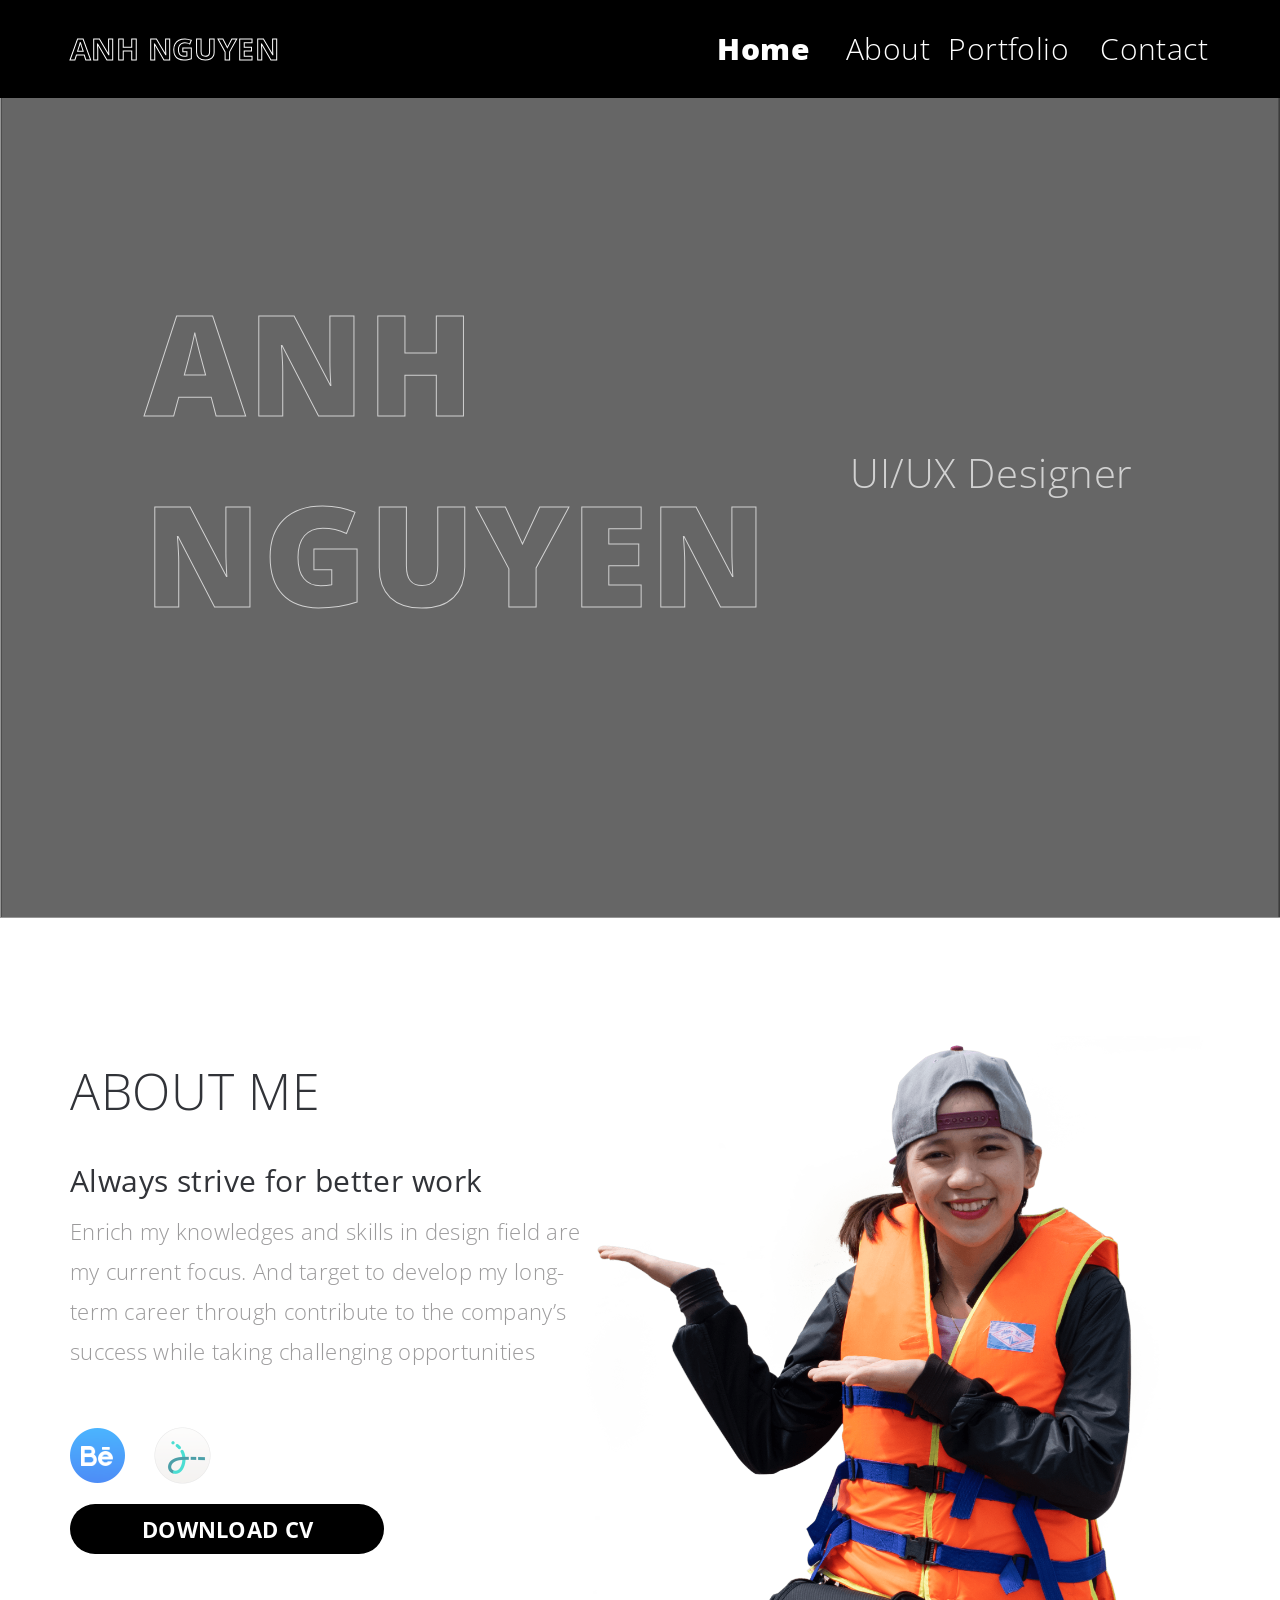
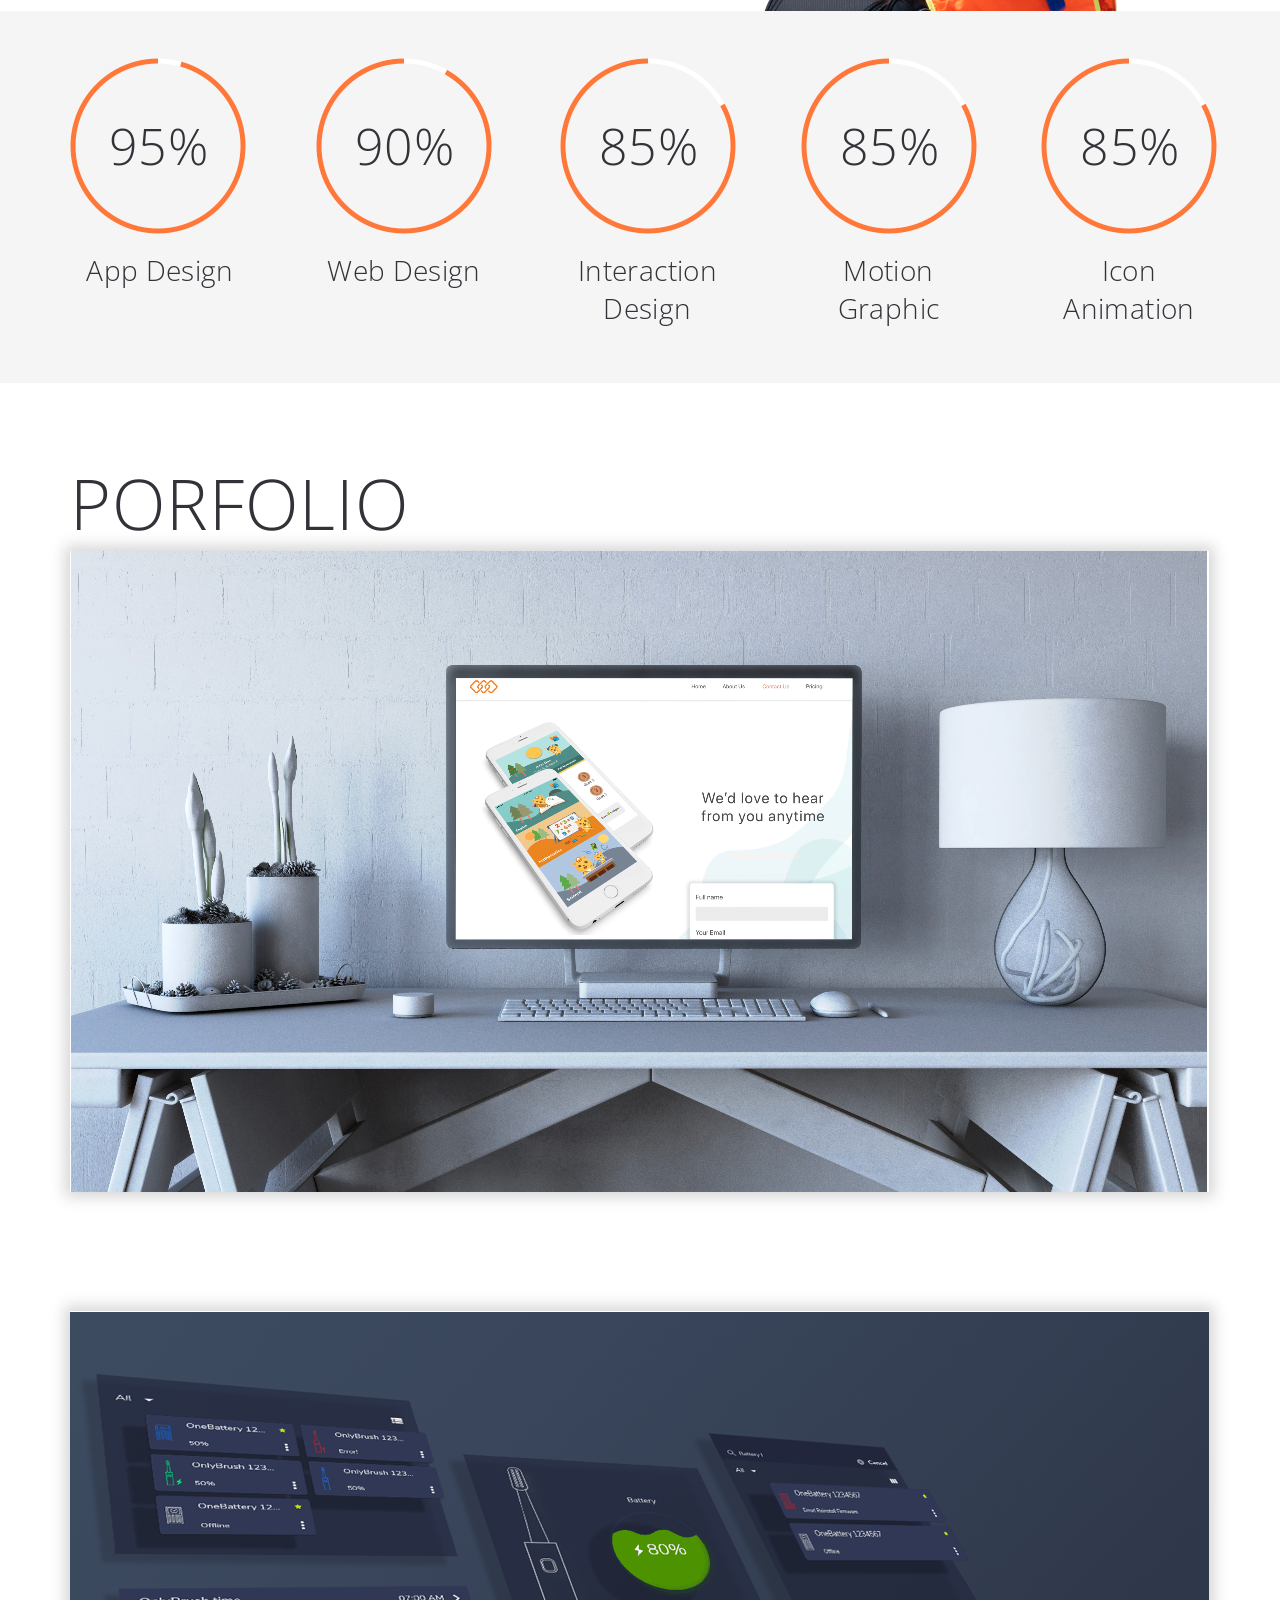
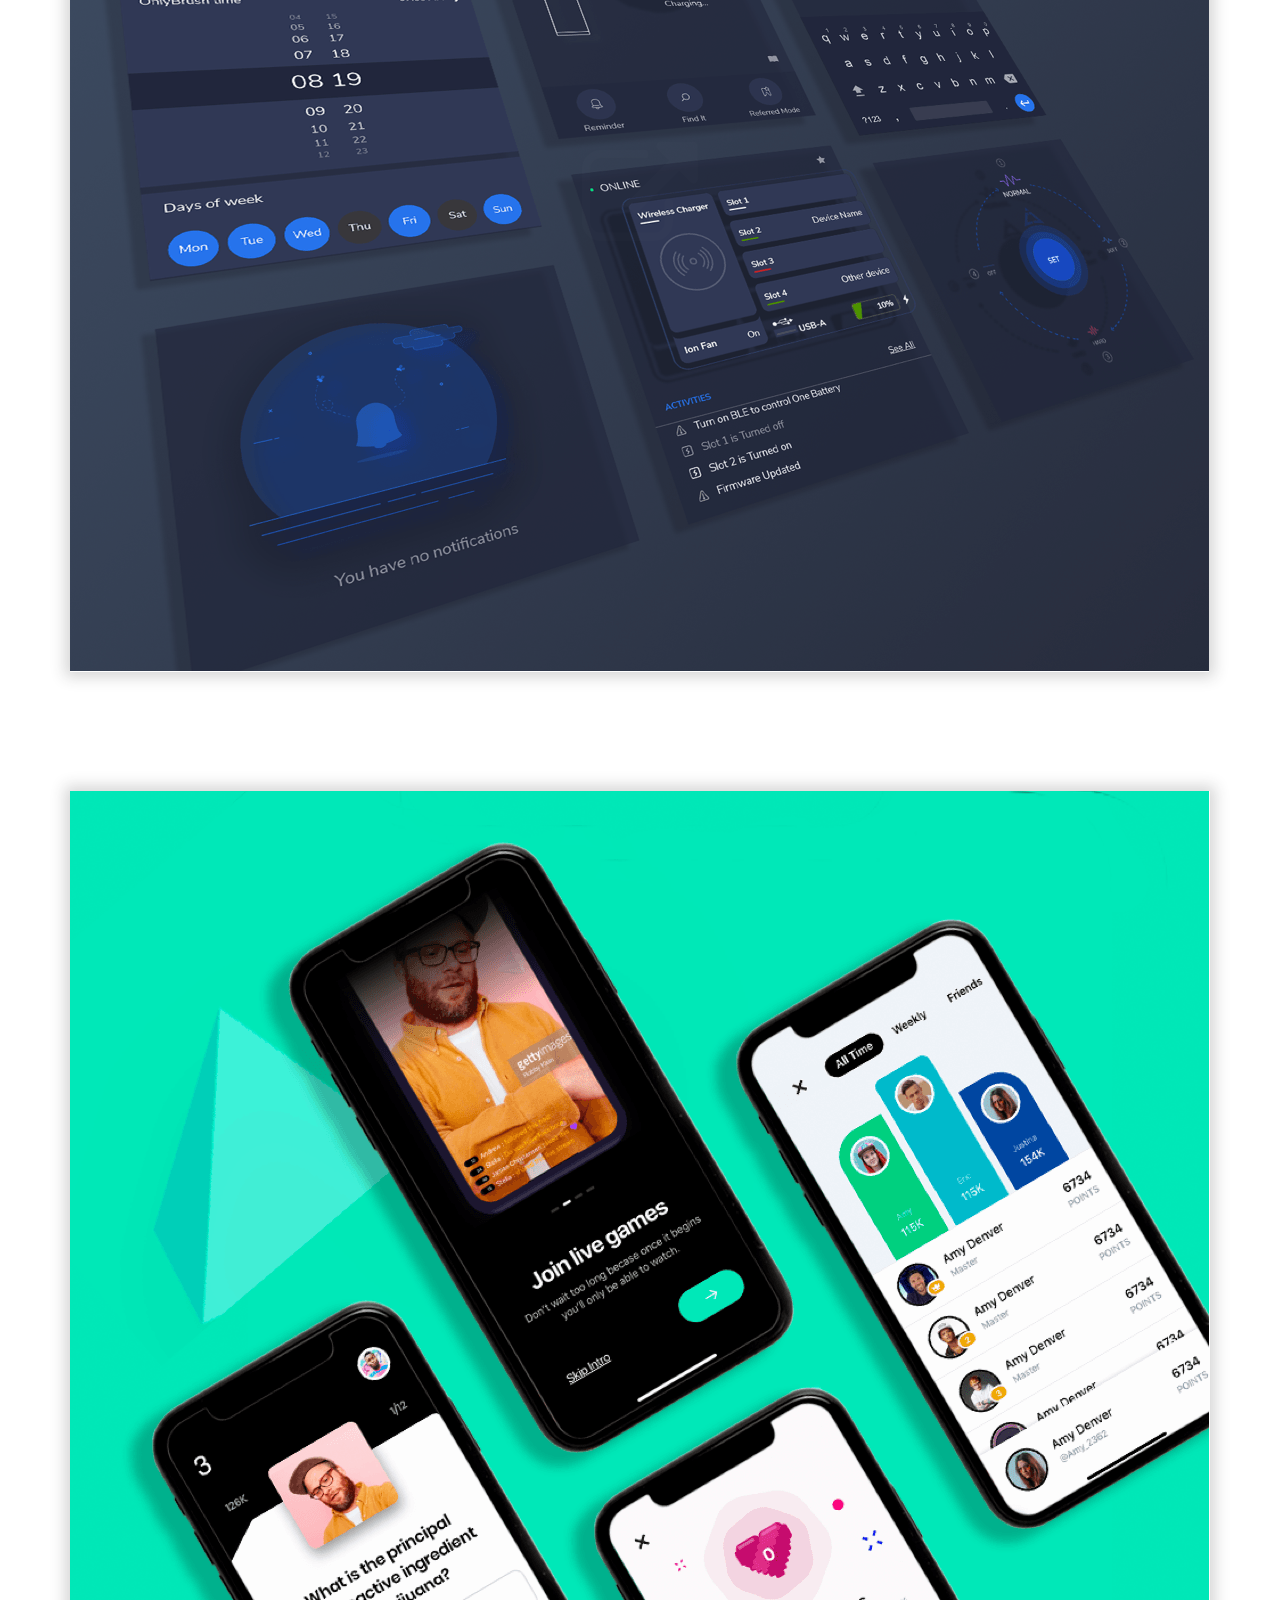
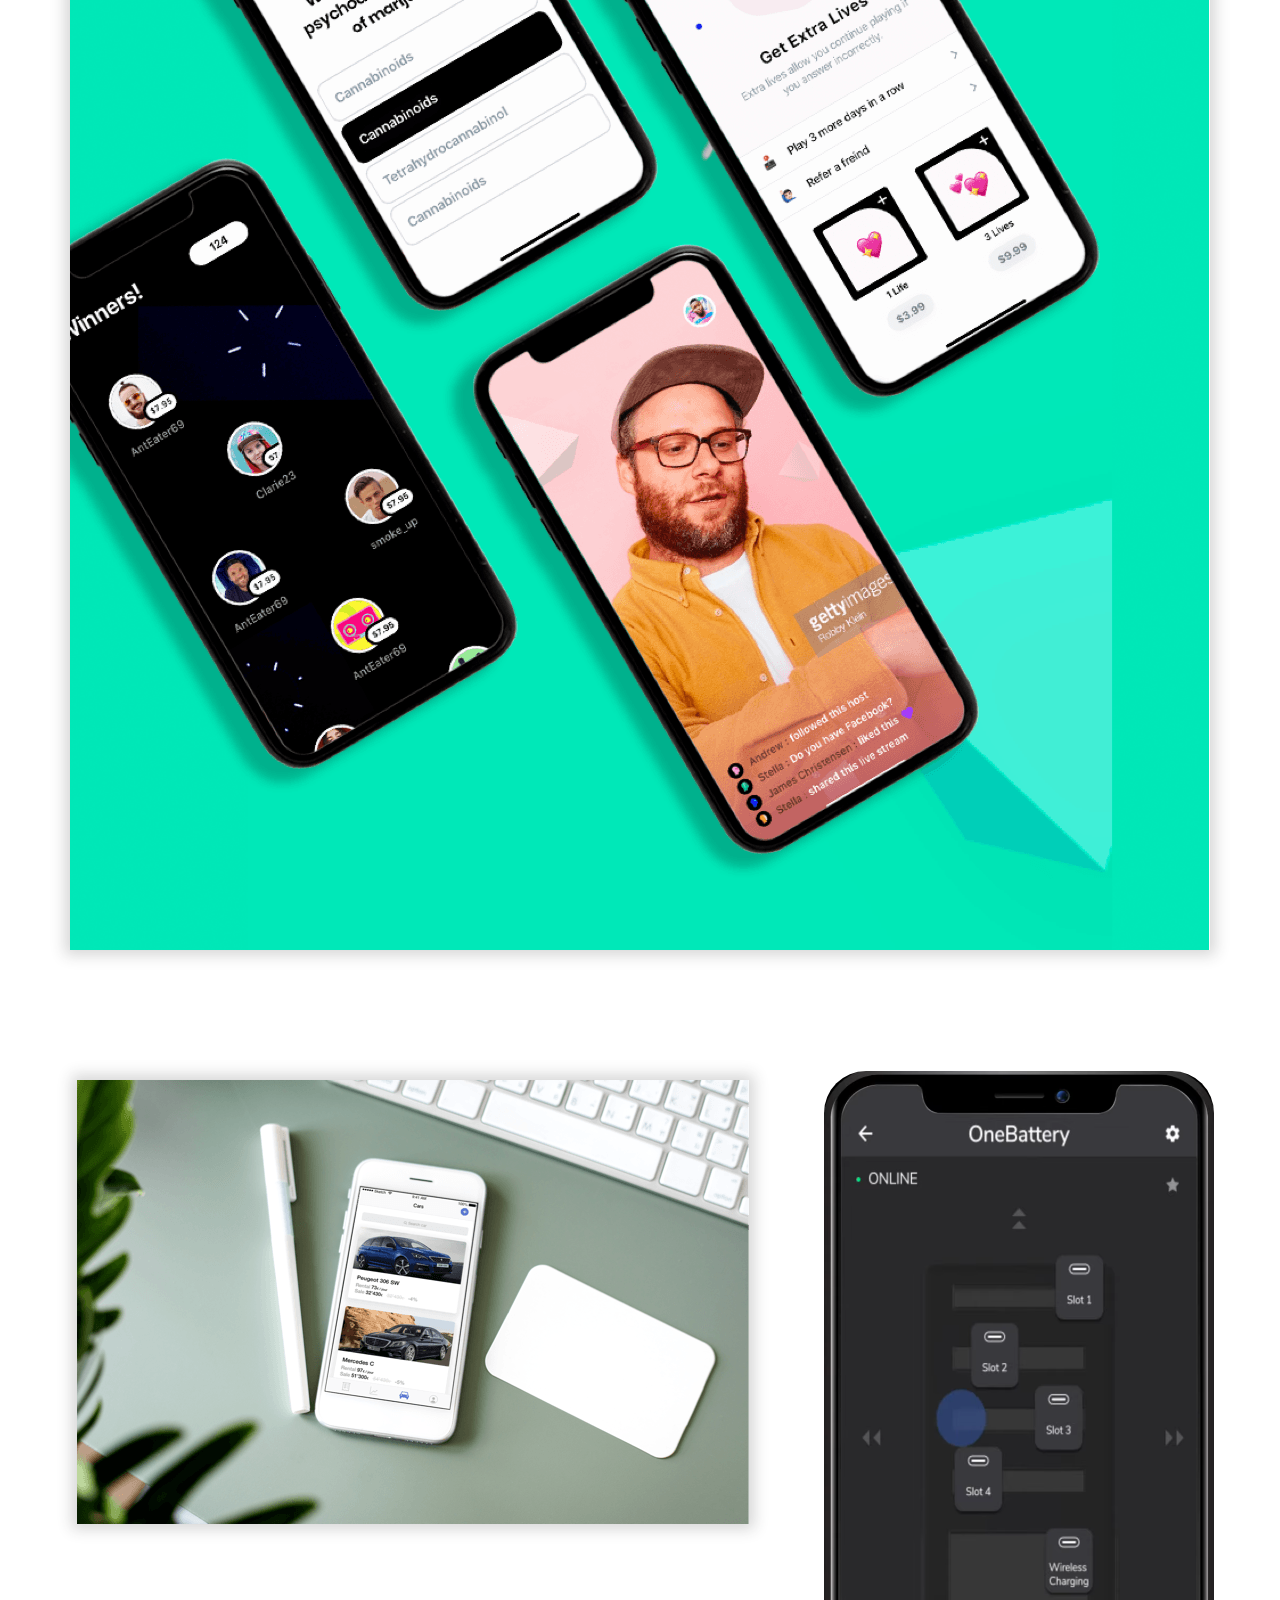
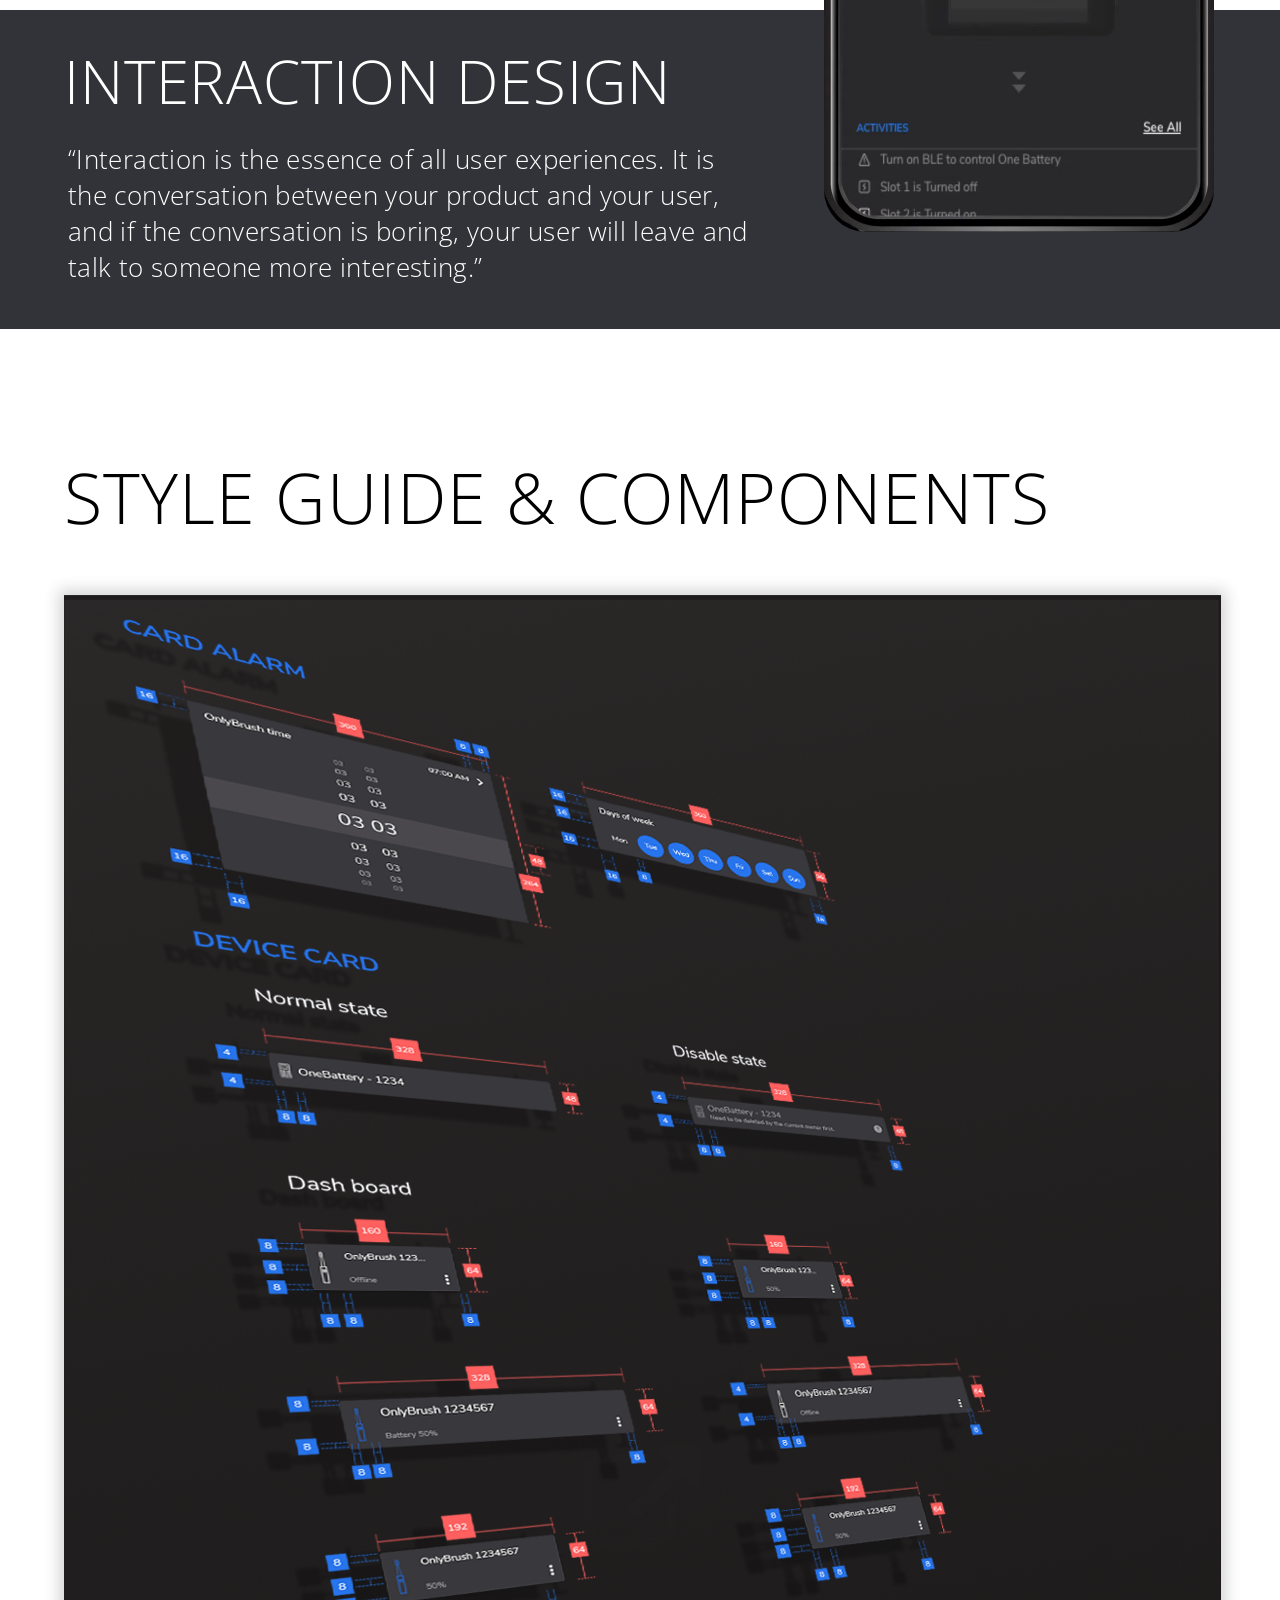
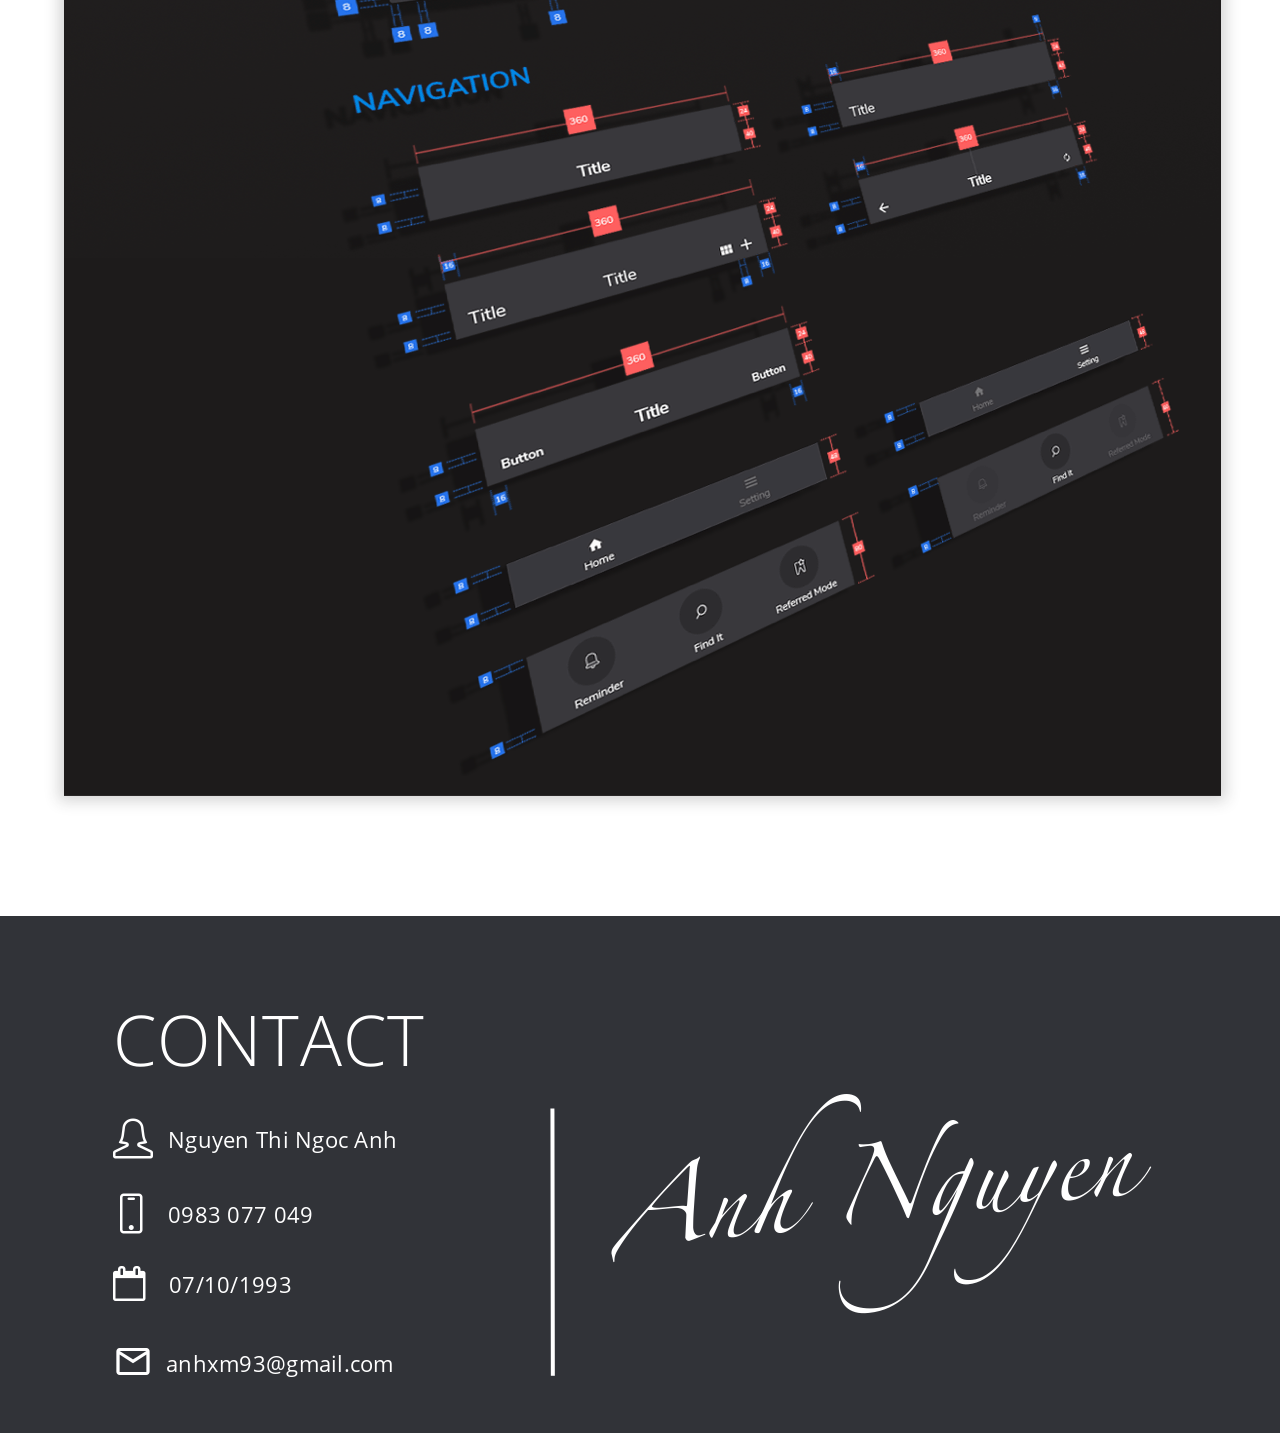
==== index.html @ 2f1fabfa "Public Web" ====
<!DOCTYPE html>
<html>
    <head>
        <link href="./img/favicon.png" rel="shortcut icon"/>
        <meta charset="utf-8"/>
        <meta content="width=device-width, initial-scale=1.0, maximum-scale=1.0" name="viewport"/>
        <link href="./css/tablet.css" rel="stylesheet" type="text/css"/>
        <script src="https://ajax.googleapis.com/ajax/libs/jquery/3.2.0/jquery.min.js">
        </script>
        <script src="https://animaapp.s3.amazonaws.com/launchpad-static/launchpad.js">
        </script>
        <meta content="Launchpad by Anima" name="author">
        </meta>
        <title>Anh Nguyen</title>
    </head>
    <body style="margin: 0;
 background: rgba(255, 255, 255, 1.0);">
        <input id="anPageName" name="page" type="hidden" value="tablet"/>
        <style>
            .bp4-mobile1-ulQ5 * {
                box-sizing          : border-box;
            }
            .bp4-mobile1-ulQ5 {
                pointer-events      : none;
                overflow            : hidden;
                width               : 100%;
                min-width           : 375px;
                height              : 100vh;
                min-height          : 6019px;
                position            : relative;
                overflow            : hidden;
                margin              : 0px;
                -webkit-font-smoothing: antialiased;
                -moz-osx-font-smoothing: grayscale;
                background-color    : rgba(255, 255, 255, 1.0);
            }
            .bp4-mobile1-ulQ5 .bp4-whitebg {
                pointer-events      : none;
                background-color    : rgba(255, 255, 255, 1.0);
                top                 : 0px;
                height              : 6019px;
                width               : 375px;
                position            : absolute;
                margin              : 0;
                left                : 0px;
                -ms-transform       : rotate(0deg); /* IE 9 */
                -webkit-transform   : rotate(0deg); /* Chrome, Safari, Opera */
                transform           : rotate(0deg);
            }
            .bp4-mobile1-ulQ5 .bp4-bgcontact {
                pointer-events      : none;
                background-color    : rgba(49, 51, 56, 1.0);
                top                 : 5587px;
                height              : 432px;
                width               : 100%;
                position            : absolute;
                margin              : 0;
                left                : 0px;
                -ms-transform       : rotate(0deg); /* IE 9 */
                -webkit-transform   : rotate(0deg); /* Chrome, Safari, Opera */
                transform           : rotate(0deg);
            }
            .bp4-mobile1-ulQ5 .bp4-group8 {
                pointer-events      : none;
                background-color    : rgba(255,255,255,0.0);
                top                 : 4814px;
                height              : 693px;
                width               : 375px;
                position            : absolute;
                margin              : 0;
                left                : calc(50.00% - 188px);
                -ms-transform       : rotate(0deg); /* IE 9 */
                -webkit-transform   : rotate(0deg); /* Chrome, Safari, Opera */
                transform           : rotate(0deg);
            }
            .bp4-mobile1-ulQ5 .bp4-group8 .bp4-styleguide {
                pointer-events      : none;
                background-color    : rgba(255,255,255,0.0);
                top                 : 0px;
                height              : 82px;
                width               : 335px;
                position            : absolute;
                margin              : 0;
                left                : calc(50.00% - 168px);
                -ms-transform       : rotate(0deg); /* IE 9 */
                -webkit-transform   : rotate(0deg); /* Chrome, Safari, Opera */
                transform           : rotate(0deg);
            }
            .bp4-mobile1-ulQ5 .bp4-group8 .bp4-styleguide .bp4-styleguidecompon {
                pointer-events      : none;
                background-color    : rgba(255,255,255,0.0);
                top                 : calc(50.00% - 41px);
                height              : 82px;
                width               : 100%;
                position            : absolute;
                margin              : 0;
                left                : 0px;
                -ms-transform       : rotate(0deg); /* IE 9 */
                -webkit-transform   : rotate(0deg); /* Chrome, Safari, Opera */
                transform           : rotate(0deg);
                font-family         : "Open Sans", Helvetica, Arial, serif;
                font-weight         : 300;
                font-style          : normal;
                font-size           : 30.0px;
                color               : rgba(0, 0, 0, 1.0);
                text-align          : left;
                letter-spacing      : 0.43px;
                line-height         : 41.0px;
            }
            .bp4-mobile1-ulQ5 .bp4-group8 .bp4-group9-2CDe {
                pointer-events      : none;
                background-color    : rgba(255,255,255,0.0);
                bottom              : 0px;
                height              : 84.27%;
                width               : 100%;
                position            : absolute;
                margin              : 0;
                left                : 0px;
                -ms-transform       : rotate(0deg); /* IE 9 */
                -webkit-transform   : rotate(0deg); /* Chrome, Safari, Opera */
                transform           : rotate(0deg);
            }
            .bp4-mobile1-ulQ5 .bp4-group8 .bp4-group9-2CDe .bp4-final {
                pointer-events      : none;
                background-color    : rgba(255,255,255,0.0);
                top                 : 0px;
                height              : 584px;
                width               : 375px;
                position            : absolute;
                margin              : 0;
                left                : 0px;
                -ms-transform       : rotate(0deg); /* IE 9 */
                -webkit-transform   : rotate(0deg); /* Chrome, Safari, Opera */
                transform           : rotate(0deg);
            }
            .bp4-mobile1-ulQ5 .bp4-group8 .bp4-group9-2CDe .bp4-rectangle {
                pointer-events      : none;
                background-color    : rgba(0, 0, 0, 1.0);
                top                 : 0px;
                height              : 100%;
                width               : 100%;
                position            : absolute;
                margin              : 0;
                left                : 0px;
                -ms-transform       : rotate(0deg); /* IE 9 */
                -webkit-transform   : rotate(0deg); /* Chrome, Safari, Opera */
                transform           : rotate(0deg);
                opacity             : 0.6;
            }
            .bp4-mobile1-ulQ5 .bp4-group8 .bp4-group9-2CDe .bp4-externallinksymbol {
                pointer-events      : none;
                background-color    : rgba(255,255,255,0.0);
                top                 : 267px;
                height              : 50px;
                width               : 59px;
                position            : absolute;
                margin              : 0;
                left                : 158px;
                -ms-transform       : rotate(0deg); /* IE 9 */
                -webkit-transform   : rotate(0deg); /* Chrome, Safari, Opera */
                transform           : rotate(0deg);
            }
            .bp4-mobile1-ulQ5 .bp4-group8 .bp4-group9-2CDe .bp4-externallinksymbol .bp4-path {
                pointer-events      : none;
                background-color    : rgba(255,255,255,0.0);
                bottom              : 0px;
                height              : 92.00%;
                width               : 77.97%;
                position            : absolute;
                margin              : 0;
                left                : 0px;
                -ms-transform       : rotate(0deg); /* IE 9 */
                -webkit-transform   : rotate(0deg); /* Chrome, Safari, Opera */
                transform           : rotate(0deg);
            }
            .bp4-mobile1-ulQ5 .bp4-group8 .bp4-group9-2CDe .bp4-externallinksymbol .bp4-path1 {
                pointer-events      : none;
                background-color    : rgba(255,255,255,0.0);
                right               : 1.69%;
                top                 : 0px;
                height              : 72.00%;
                width               : 61.02%;
                position            : absolute;
                margin              : 0;
                -ms-transform       : rotate(0deg); /* IE 9 */
                -webkit-transform   : rotate(0deg); /* Chrome, Safari, Opera */
                transform           : rotate(0deg);
            }
            .bp4-mobile1-ulQ5 .bp4-group8 .bp4-group9-2CDe.state0-to-state1 .bp4-rectangle {
                transition          : all 0.001s ease-in-out 0.0s;
                opacity             : 0;
                pointer-events      : none;
            }
            .bp4-mobile1-ulQ5 .bp4-group8 .bp4-group9-2CDe.state0-to-state1 .bp4-externallinksymbol {
                transition          : all 0.001s ease-in-out 0.0s;
                opacity             : 0;
            }
            .bp4-mobile1-ulQ5 .bp4-group8 .bp4-group9-2CDe.state0-to-state1 .bp4-final {
                pointer-events      : auto;
            }
            .bp4-mobile1-ulQ5 .bp4-group8 .bp4-group9-2CDe.state1-to-state2 .bp4-rectangle {
                transition          : all 0.2s ease-in-out 0.0s;
                opacity             : 0.6;
                pointer-events      : auto;
            }
            .bp4-mobile1-ulQ5 .bp4-group8 .bp4-group9-2CDe.state1-to-state2 .bp4-externallinksymbol {
                transition          : all 0.2s ease-in-out 0.0s;
                opacity             : 1;
            }
            .bp4-mobile1-ulQ5 .bp4-group8 .bp4-group9-2CDe.state1-to-state2 .bp4-final {
                pointer-events      : none;
            }
            .bp4-mobile1-ulQ5 .bp4-group8 .bp4-group9-2CDe.state2-to-state1 .bp4-rectangle {
                transition          : all 0.2s ease-in-out 0.0s;
                opacity             : 0;
                pointer-events      : none;
            }
            .bp4-mobile1-ulQ5 .bp4-group8 .bp4-group9-2CDe.state2-to-state1 .bp4-externallinksymbol {
                transition          : all 0.2s ease-in-out 0.0s;
                opacity             : 0;
            }
            .bp4-mobile1-ulQ5 .bp4-group8 .bp4-group9-2CDe.state2-to-state1 .bp4-final {
                pointer-events      : auto;
            }
            .bp4-mobile1-ulQ5 .bp4-bginteraction {
                pointer-events      : none;
                background-color    : rgba(49, 51, 56, 1.0);
                top                 : 4087px;
                height              : 260px;
                width               : 100%;
                position            : absolute;
                margin              : 0;
                left                : 0px;
                -ms-transform       : rotate(0deg); /* IE 9 */
                -webkit-transform   : rotate(0deg); /* Chrome, Safari, Opera */
                transform           : rotate(0deg);
            }
            .bp4-mobile1-ulQ5 .bp4-interactiongroup {
                pointer-events      : none;
                background-color    : rgba(255,255,255,0.0);
                top                 : 3770px;
                height              : 964px;
                width               : 375px;
                position            : absolute;
                margin              : 0;
                left                : calc(50.00% - 188px);
                -ms-transform       : rotate(0deg); /* IE 9 */
                -webkit-transform   : rotate(0deg); /* Chrome, Safari, Opera */
                transform           : rotate(0deg);
            }
            .bp4-mobile1-ulQ5 .bp4-interactiongroup .bp4-car {
                pointer-events      : none;
                background-color    : rgba(255,255,255,0.0);
                position            : absolute;
                top                 : 0px;
                left                : calc(50.00% - 188px);
                margin              : 0;
                width               : 375px;
                -ms-transform       : rotate(0deg); /* IE 9 */
                -webkit-transform   : rotate(0deg); /* Chrome, Safari, Opera */
                transform           : rotate(0deg);
            }
            .bp4-mobile1-ulQ5 .bp4-interactiongroup .bp4-group1 {
                pointer-events      : none;
                background-color    : rgba(255,255,255,0.0);
                top                 : 334px;
                height              : 166px;
                width               : 336px;
                position            : absolute;
                margin              : 0;
                left                : calc(50.00% - 168px);
                -ms-transform       : rotate(0deg); /* IE 9 */
                -webkit-transform   : rotate(0deg); /* Chrome, Safari, Opera */
                transform           : rotate(0deg);
            }
            .bp4-mobile1-ulQ5 .bp4-interactiongroup .bp4-group1 .bp4-u201cinteractionisthe {
                pointer-events      : none;
                background-color    : rgba(255,255,255,0.0);
                bottom              : 0px;
                height              : 66.27%;
                width               : 99.70%;
                position            : absolute;
                margin              : 0;
                left                : 0px;
                -ms-transform       : rotate(0deg); /* IE 9 */
                -webkit-transform   : rotate(0deg); /* Chrome, Safari, Opera */
                transform           : rotate(0deg);
                font-family         : "Open Sans", Helvetica, Arial, serif;
                font-weight         : 300;
                font-style          : normal;
                font-size           : 16.0px;
                color               : rgba(255, 255, 255, 1.0);
                text-align          : left;
                letter-spacing      : 0.23px;
                line-height         : 22.0px;
            }
            .bp4-mobile1-ulQ5 .bp4-interactiongroup .bp4-group1 .bp4-interactiondesign {
                pointer-events      : none;
                background-color    : rgba(255,255,255,0.0);
                top                 : 0px;
                height              : 41px;
                width               : 100%;
                position            : absolute;
                margin              : 0;
                left                : 0px;
                -ms-transform       : rotate(0deg); /* IE 9 */
                -webkit-transform   : rotate(0deg); /* Chrome, Safari, Opera */
                transform           : rotate(0deg);
                font-family         : "Open Sans", Helvetica, Arial, serif;
                font-weight         : 300;
                font-style          : normal;
                font-size           : 30.0px;
                color               : rgba(255, 255, 255, 1.0);
                text-align          : left;
                letter-spacing      : 0.43px;
                line-height         : 41.0px;
            }
            .bp4-mobile1-ulQ5 .bp4-interactiongroup .bp4-videointeraction {
                pointer-events      : none;
                background-color    : rgba(255,255,255,0.0);
                width               : 220px;
                height              : 100%;
                pointer-events      : auto;
                position            : relative;
                border-radius       : 25px;
                overflow            : hidden;
                -ms-transform       : rotate(0deg); /* IE 9 */
                -webkit-transform   : rotate(0deg); /* Chrome, Safari, Opera */
                transform           : rotate(0deg);
            }
            .bp4-mobile1-ulQ5 .bp4-interactiongroup .bp4-videointeraction .bp4-bginteraction1 {
                pointer-events      : none;
                background-color    : rgba(255,255,255,0.0);
                top                 : 0px;
                height              : 458px;
                width               : 220px;
                position            : relative;
                margin              : 0;
                left                : 0px;
                -ms-transform       : rotate(0deg); /* IE 9 */
                -webkit-transform   : rotate(0deg); /* Chrome, Safari, Opera */
                transform           : rotate(0deg);
                overflow            : hidden;
            }
            .bp4-mobile1-ulQ5 .bp4-group6-EmZU {
                pointer-events      : none;
                background-color    : rgba(255,255,255,0.0);
                top                 : 3111px;
                height              : 579px;
                width               : 375px;
                position            : absolute;
                margin              : 0;
                left                : calc(50.00% - 188px);
                -ms-transform       : rotate(0deg); /* IE 9 */
                -webkit-transform   : rotate(0deg); /* Chrome, Safari, Opera */
                transform           : rotate(0deg);
            }
            .bp4-mobile1-ulQ5 .bp4-group6-EmZU .bp4-artboard1 {
                pointer-events      : none;
                background-color    : rgba(255,255,255,0.0);
                position            : absolute;
                top                 : 0px;
                left                : calc(50.00% - 188px);
                margin              : 0;
                width               : 375px;
                -ms-transform       : rotate(0deg); /* IE 9 */
                -webkit-transform   : rotate(0deg); /* Chrome, Safari, Opera */
                transform           : rotate(0deg);
            }
            .bp4-mobile1-ulQ5 .bp4-group6-EmZU .bp4-rectangle {
                pointer-events      : none;
                background-color    : rgba(0, 0, 0, 1.0);
                top                 : 0px;
                height              : 100%;
                width               : 100%;
                position            : absolute;
                margin              : 0;
                left                : 0px;
                -ms-transform       : rotate(0deg); /* IE 9 */
                -webkit-transform   : rotate(0deg); /* Chrome, Safari, Opera */
                transform           : rotate(0deg);
                opacity             : 0.6;
            }
            .bp4-mobile1-ulQ5 .bp4-group6-EmZU .bp4-externallinksymbol {
                pointer-events      : none;
                background-color    : rgba(255,255,255,0.0);
                top                 : 265px;
                height              : 50px;
                width               : 59px;
                position            : absolute;
                margin              : 0;
                left                : 158px;
                -ms-transform       : rotate(0deg); /* IE 9 */
                -webkit-transform   : rotate(0deg); /* Chrome, Safari, Opera */
                transform           : rotate(0deg);
            }
            .bp4-mobile1-ulQ5 .bp4-group6-EmZU .bp4-externallinksymbol .bp4-path {
                pointer-events      : none;
                background-color    : rgba(255,255,255,0.0);
                bottom              : 0px;
                height              : 92.00%;
                width               : 77.97%;
                position            : absolute;
                margin              : 0;
                left                : 0px;
                -ms-transform       : rotate(0deg); /* IE 9 */
                -webkit-transform   : rotate(0deg); /* Chrome, Safari, Opera */
                transform           : rotate(0deg);
            }
            .bp4-mobile1-ulQ5 .bp4-group6-EmZU .bp4-externallinksymbol .bp4-path1 {
                pointer-events      : none;
                background-color    : rgba(255,255,255,0.0);
                right               : 1.69%;
                top                 : 0px;
                height              : 72.00%;
                width               : 61.02%;
                position            : absolute;
                margin              : 0;
                -ms-transform       : rotate(0deg); /* IE 9 */
                -webkit-transform   : rotate(0deg); /* Chrome, Safari, Opera */
                transform           : rotate(0deg);
            }
            .bp4-mobile1-ulQ5 .bp4-group6-EmZU.state0-to-state1 .bp4-rectangle {
                transition          : all 0.001s ease-in-out 0.0s;
                opacity             : 0;
                pointer-events      : none;
            }
            .bp4-mobile1-ulQ5 .bp4-group6-EmZU.state0-to-state1 .bp4-externallinksymbol {
                transition          : all 0.001s ease-in-out 0.0s;
                opacity             : 0;
            }
            .bp4-mobile1-ulQ5 .bp4-group6-EmZU.state0-to-state1 .bp4-artboard1 {
                pointer-events      : auto;
            }
            .bp4-mobile1-ulQ5 .bp4-group6-EmZU.state1-to-state2 .bp4-rectangle {
                transition          : all 0.2s ease-in-out 0.0s;
                opacity             : 0.6;
                pointer-events      : auto;
            }
            .bp4-mobile1-ulQ5 .bp4-group6-EmZU.state1-to-state2 .bp4-externallinksymbol {
                transition          : all 0.2s ease-in-out 0.0s;
                opacity             : 1;
            }
            .bp4-mobile1-ulQ5 .bp4-group6-EmZU.state1-to-state2 .bp4-artboard1 {
                pointer-events      : none;
            }
            .bp4-mobile1-ulQ5 .bp4-group6-EmZU.state2-to-state1 .bp4-rectangle {
                transition          : all 0.2s ease-in-out 0.0s;
                opacity             : 0;
                pointer-events      : none;
            }
            .bp4-mobile1-ulQ5 .bp4-group6-EmZU.state2-to-state1 .bp4-externallinksymbol {
                transition          : all 0.2s ease-in-out 0.0s;
                opacity             : 0;
            }
            .bp4-mobile1-ulQ5 .bp4-group6-EmZU.state2-to-state1 .bp4-artboard1 {
                pointer-events      : auto;
            }
            .bp4-mobile1-ulQ5 .bp4-webdesign {
                pointer-events      : none;
                background-color    : rgba(255,255,255,0.0);
                top                 : 2359px;
                height              : 276px;
                width               : 375px;
                position            : absolute;
                margin              : 0;
                left                : calc(50.00% - 188px);
                -ms-transform       : rotate(0deg); /* IE 9 */
                -webkit-transform   : rotate(0deg); /* Chrome, Safari, Opera */
                transform           : rotate(0deg);
            }
            .bp4-mobile1-ulQ5 .bp4-webdesign .bp4-bitmap {
                pointer-events      : none;
                background-color    : rgba(255,255,255,0.0);
                top                 : 41px;
                height              : 235px;
                width               : 375px;
                position            : absolute;
                margin              : 0;
                left                : 0px;
                -ms-transform       : rotate(0deg); /* IE 9 */
                -webkit-transform   : rotate(0deg); /* Chrome, Safari, Opera */
                transform           : rotate(0deg);
                overflow            : hidden;
            }
            .bp4-mobile1-ulQ5 .bp4-webdesign .bp4-porfolio {
                pointer-events      : none;
                background-color    : rgba(255,255,255,0.0);
                top                 : 0px;
                height              : 41px;
                width               : 67.20%;
                position            : absolute;
                margin              : 0;
                left                : 5.33%;
                -ms-transform       : rotate(0deg); /* IE 9 */
                -webkit-transform   : rotate(0deg); /* Chrome, Safari, Opera */
                transform           : rotate(0deg);
                font-family         : "Open Sans", Helvetica, Arial, serif;
                font-weight         : 300;
                font-style          : normal;
                font-size           : 30.0px;
                color               : rgba(49, 51, 56, 1.0);
                text-align          : left;
                letter-spacing      : 0.43px;
                line-height         : 41.0px;
            }
            .bp4-mobile1-ulQ5 .bp4-aboutme {
                pointer-events      : none;
                background-color    : rgba(255,255,255,0.0);
                top                 : 780px;
                height              : 815px;
                width               : 375px;
                position            : absolute;
                margin              : 0;
                left                : calc(50.00% - 188px);
                -ms-transform       : rotate(0deg); /* IE 9 */
                -webkit-transform   : rotate(0deg); /* Chrome, Safari, Opera */
                transform           : rotate(0deg);
            }
            .bp4-mobile1-ulQ5 .bp4-aboutme .bp4-content {
                pointer-events      : none;
                background-color    : rgba(255,255,255,0.0);
                top                 : 0px;
                height              : 29.20%;
                width               : 89.33%;
                position            : absolute;
                margin              : 0;
                left                : 5.33%;
                -ms-transform       : rotate(0deg); /* IE 9 */
                -webkit-transform   : rotate(0deg); /* Chrome, Safari, Opera */
                transform           : rotate(0deg);
            }
            .bp4-mobile1-ulQ5 .bp4-aboutme .bp4-content .bp4-enrichmyknowledges {
                pointer-events      : none;
                background-color    : rgba(255,255,255,0.0);
                bottom              : 0px;
                height              : 150px;
                width               : 100%;
                position            : absolute;
                margin              : 0;
                left                : 0px;
                -ms-transform       : rotate(0deg); /* IE 9 */
                -webkit-transform   : rotate(0deg); /* Chrome, Safari, Opera */
                transform           : rotate(0deg);
                font-family         : "Open Sans", Helvetica, Arial, serif;
                font-weight         : 300;
                font-style          : normal;
                font-size           : 16.0px;
                color               : rgba(155, 154, 155, 1.0);
                text-align          : left;
                letter-spacing      : 0.21px;
                line-height         : 30.0px;
            }
            .bp4-mobile1-ulQ5 .bp4-aboutme .bp4-content .bp4-alwaysstriveforbe {
                pointer-events      : none;
                background-color    : rgba(255,255,255,0.0);
                top                 : 21.01%;
                height              : 33px;
                width               : 100%;
                position            : absolute;
                margin              : 0;
                left                : 0px;
                -ms-transform       : rotate(0deg); /* IE 9 */
                -webkit-transform   : rotate(0deg); /* Chrome, Safari, Opera */
                transform           : rotate(0deg);
                font-family         : "OpenSans-Regular", Helvetica, Arial, serif;
                font-size           : 24.0px;
                color               : rgba(49, 51, 56, 1.0);
                text-align          : left;
                letter-spacing      : 0.34px;
                line-height         : 33.0px;
            }
            .bp4-mobile1-ulQ5 .bp4-aboutme .bp4-content .bp4-aboutme1 {
                pointer-events      : none;
                background-color    : rgba(255,255,255,0.0);
                top                 : 0px;
                height              : 41px;
                width               : 65.67%;
                position            : absolute;
                margin              : 0;
                left                : 0px;
                -ms-transform       : rotate(0deg); /* IE 9 */
                -webkit-transform   : rotate(0deg); /* Chrome, Safari, Opera */
                transform           : rotate(0deg);
                font-family         : "Open Sans", Helvetica, Arial, serif;
                font-weight         : 300;
                font-style          : normal;
                font-size           : 30.0px;
                color               : rgba(49, 51, 56, 1.0);
                text-align          : left;
                letter-spacing      : 0.43px;
                line-height         : 41.0px;
            }
            .bp4-mobile1-ulQ5 .bp4-aboutme .bp4-iconsocial {
                pointer-events      : none;
                background-color    : rgba(255,255,255,0.0);
                top                 : 287px;
                height              : 57px;
                width               : 140px;
                position            : absolute;
                margin              : 0;
                left                : calc(50.00% - 168px);
                -ms-transform       : rotate(0deg); /* IE 9 */
                -webkit-transform   : rotate(0deg); /* Chrome, Safari, Opera */
                transform           : rotate(0deg);
            }
            .bp4-mobile1-ulQ5 .bp4-aboutme .bp4-iconsocial .bp4-behance {
                pointer-events      : auto;
                background-color    : rgba(255,255,255,0.0);
                top                 : 1.75%;
                height              : 96.49%;
                width               : 39.01%;
                position            : absolute;
                margin              : 0;
                left                : 0px;
                -ms-transform       : rotate(0deg); /* IE 9 */
                -webkit-transform   : rotate(0deg); /* Chrome, Safari, Opera */
                transform           : rotate(0deg);
            }
            .bp4-mobile1-ulQ5 .bp4-aboutme .bp4-iconsocial .bp4-behance .bp4-ovalcopy {
                pointer-events      : none;
                background-color    : rgba(255,255,255,0.0);
                top                 : 0px;
                height              : 55px;
                width               : 55px;
                position            : absolute;
                margin              : 0;
                left                : 0px;
                -ms-transform       : rotate(0deg); /* IE 9 */
                -webkit-transform   : rotate(0deg); /* Chrome, Safari, Opera */
                transform           : rotate(0deg);
            }
            .bp4-mobile1-ulQ5 .bp4-aboutme .bp4-iconsocial .bp4-behance .bp4-behance1 {
                pointer-events      : none;
                background-color    : rgba(255,255,255,0.0);
                top                 : 18px;
                height              : 20px;
                width               : 32px;
                position            : absolute;
                margin              : 0;
                left                : 11px;
                -ms-transform       : rotate(0deg); /* IE 9 */
                -webkit-transform   : rotate(0deg); /* Chrome, Safari, Opera */
                transform           : rotate(0deg);
            }
            .bp4-mobile1-ulQ5 .bp4-aboutme .bp4-iconsocial .bp4-behance .bp4-behance1 .bp4-shape {
                pointer-events      : none;
                background-color    : rgba(255,255,255,0.0);
                top                 : 0px;
                height              : 100%;
                width               : 50.00%;
                position            : absolute;
                margin              : 0;
                left                : 0px;
                -ms-transform       : rotate(0deg); /* IE 9 */
                -webkit-transform   : rotate(0deg); /* Chrome, Safari, Opera */
                transform           : rotate(0deg);
            }
            .bp4-mobile1-ulQ5 .bp4-aboutme .bp4-iconsocial .bp4-behance .bp4-behance1 .bp4-shape1 {
                pointer-events      : none;
                background-color    : rgba(255,255,255,0.0);
                right               : 0px;
                bottom              : 0px;
                height              : 75.00%;
                width               : 46.88%;
                position            : absolute;
                margin              : 0;
                -ms-transform       : rotate(0deg); /* IE 9 */
                -webkit-transform   : rotate(0deg); /* Chrome, Safari, Opera */
                transform           : rotate(0deg);
            }
            .bp4-mobile1-ulQ5 .bp4-aboutme .bp4-iconsocial .bp4-behance .bp4-behance1 .bp4-path1 {
                pointer-events      : none;
                background-color    : rgba(255,255,255,0.0);
                right               : 9.38%;
                top                 : 5.00%;
                height              : 15.00%;
                width               : 25.00%;
                position            : absolute;
                margin              : 0;
                -ms-transform       : rotate(0deg); /* IE 9 */
                -webkit-transform   : rotate(0deg); /* Chrome, Safari, Opera */
                transform           : rotate(0deg);
            }
            .bp4-mobile1-ulQ5 .bp4-aboutme .bp4-iconsocial .bp4-lottie {
                pointer-events      : auto;
                background-color    : rgba(255,255,255,0.0);
                right               : 0px;
                top                 : 0px;
                height              : 100%;
                width               : 40.43%;
                position            : absolute;
                margin              : 0;
                -ms-transform       : rotate(0deg); /* IE 9 */
                -webkit-transform   : rotate(0deg); /* Chrome, Safari, Opera */
                transform           : rotate(0deg);
            }
            .bp4-mobile1-ulQ5 .bp4-aboutme .bp4-iconsocial .bp4-lottie .bp4-lottie1 {
                pointer-events      : none;
                background-color    : rgba(255,255,255,0.0);
                top                 : 0px;
                height              : 100%;
                width               : 100%;
                position            : relative;
                margin              : 0;
                left                : 0px;
                -ms-transform       : rotate(0deg); /* IE 9 */
                -webkit-transform   : rotate(0deg); /* Chrome, Safari, Opera */
                transform           : rotate(0deg);
            }
            .bp4-mobile1-ulQ5 .bp4-aboutme .bp4-iconsocial .bp4-lottie .bp4-lottie1 .bp4-lottie11 {
                pointer-events      : none;
                background-color    : rgba(255,255,255,0.0);
                top                 : 0px;
                height              : 100%;
                width               : 100%;
                position            : absolute;
                margin              : 0;
                left                : 0px;
                -ms-transform       : rotate(0deg); /* IE 9 */
                -webkit-transform   : rotate(0deg); /* Chrome, Safari, Opera */
                transform           : rotate(0deg);
            }
            .bp4-mobile1-ulQ5 .bp4-aboutme .bp4-downloadbtn {
                pointer-events      : auto;
                background-color    : rgba(255,255,255,0.0);
                top                 : 46.93%;
                height              : 6.13%;
                width               : 89.33%;
                position            : absolute;
                margin              : 0;
                left                : 5.33%;
                -ms-transform       : rotate(0deg); /* IE 9 */
                -webkit-transform   : rotate(0deg); /* Chrome, Safari, Opera */
                transform           : rotate(0deg);
            }
            .bp4-mobile1-ulQ5 .bp4-aboutme .bp4-downloadbtn .bp4-rectangle {
                pointer-events      : none;
                background-color    : rgba(0, 0, 0, 1.0);
                top                 : 0px;
                height              : 100%;
                width               : 100%;
                position            : absolute;
                margin              : 0;
                left                : 0px;
                border-radius       : 25px;
                -ms-transform       : rotate(0deg); /* IE 9 */
                -webkit-transform   : rotate(0deg); /* Chrome, Safari, Opera */
                transform           : rotate(0deg);
            }
            .bp4-mobile1-ulQ5 .bp4-aboutme .bp4-downloadbtn .bp4-downloadcv {
                pointer-events      : none;
                background-color    : rgba(255,255,255,0.0);
                right               : 24.18%;
                top                 : calc(50.00% - 15px);
                height              : 30px;
                width               : 52.04%;
                position            : absolute;
                margin              : 0;
                -ms-transform       : rotate(0deg); /* IE 9 */
                -webkit-transform   : rotate(0deg); /* Chrome, Safari, Opera */
                transform           : rotate(0deg);
                font-family         : "Open Sans", Helvetica, Arial, serif;
                font-weight         : 700;
                font-style          : normal;
                font-size           : 22.0px;
                color               : rgba(255, 255, 255, 1.0);
                text-align          : left;
                letter-spacing      : 0.28px;
                line-height         : 30.0px;
            }
            .bp4-mobile1-ulQ5 .bp4-aboutme .bp4-image2 {
                pointer-events      : none;
                background-color    : rgba(255,255,255,0.0);
                bottom              : 0px;
                height              : 40.74%;
                width               : 100%;
                position            : absolute;
                margin              : 0;
                left                : 0px;
                -ms-transform       : rotate(0deg); /* IE 9 */
                -webkit-transform   : rotate(0deg); /* Chrome, Safari, Opera */
                transform           : rotate(0deg);
            }
            .bp4-mobile1-ulQ5 .bp4-content1 {
                pointer-events      : none;
                background-color    : rgba(255,255,255,0.0);
                top                 : 133px;
                height              : 100px;
                width               : 320px;
                position            : absolute;
                margin              : 0;
                left                : calc(50.00% - 160px);
                -ms-transform       : rotate(0deg); /* IE 9 */
                -webkit-transform   : rotate(0deg); /* Chrome, Safari, Opera */
                transform           : rotate(0deg);
            }
            .bp4-mobile1-ulQ5 .bp4-content1 .bp4-uiuxdesigner {
                pointer-events      : none;
                background-color    : rgba(255,255,255,0.0);
                right               : -0.31%;
                bottom              : 0px;
                height              : 27px;
                width               : 74.06%;
                position            : absolute;
                margin              : 0;
                -ms-transform       : rotate(0deg); /* IE 9 */
                -webkit-transform   : rotate(0deg); /* Chrome, Safari, Opera */
                transform           : rotate(0deg);
                opacity             : 0.7;
                font-family         : "Open Sans", Helvetica, Arial, serif;
                font-weight         : 300;
                font-style          : normal;
                font-size           : 20.0px;
                color               : rgba(255, 255, 255, 1.0);
                text-align          : right;
                letter-spacing      : 0.29px;
                line-height         : 27.0px;
            }
            .bp4-mobile1-ulQ5 .bp4-content1 .bp4-anhnguyen1 {
                pointer-events      : none;
                background-color    : rgba(255,255,255,0.0);
                top                 : 0px;
                height              : 61px;
                width               : 100%;
                position            : absolute;
                margin              : 0;
                left                : 0px;
                -ms-transform       : rotate(0deg); /* IE 9 */
                -webkit-transform   : rotate(0deg); /* Chrome, Safari, Opera */
                transform           : rotate(0deg);
                opacity             : 0.7;
                font-family         : "OpenSans-ExtraBold", Helvetica, Arial, serif;
                font-size           : 45.0px;
                color               : rgba(255, 255, 255, 0.0);
                text-align          : left;
                letter-spacing      : 0.58px;
                line-height         : 61.0px;
            }
            .bp4-mobile1-ulQ5 .bp4-group5-KR1t {
                pointer-events      : none;
                background-color    : rgba(255,255,255,0.0);
                top                 : 2715px;
                height              : 316px;
                width               : 375px;
                position            : absolute;
                margin              : 0;
                left                : calc(50.00% - 188px);
                -ms-transform       : rotate(0deg); /* IE 9 */
                -webkit-transform   : rotate(0deg); /* Chrome, Safari, Opera */
                transform           : rotate(0deg);
            }
            .bp4-mobile1-ulQ5 .bp4-group5-KR1t .bp4-dribbble {
                pointer-events      : none;
                background-color    : rgba(255,255,255,0.0);
                position            : absolute;
                top                 : 0px;
                left                : calc(50.00% - 188px);
                margin              : 0;
                width               : 375px;
                -ms-transform       : rotate(0deg); /* IE 9 */
                -webkit-transform   : rotate(0deg); /* Chrome, Safari, Opera */
                transform           : rotate(0deg);
            }
            .bp4-mobile1-ulQ5 .bp4-group5-KR1t .bp4-rectangle {
                pointer-events      : none;
                background-color    : rgba(0, 0, 0, 1.0);
                top                 : 0px;
                height              : 100%;
                width               : 100%;
                position            : absolute;
                margin              : 0;
                left                : 0px;
                -ms-transform       : rotate(0deg); /* IE 9 */
                -webkit-transform   : rotate(0deg); /* Chrome, Safari, Opera */
                transform           : rotate(0deg);
                opacity             : 0.6;
            }
            .bp4-mobile1-ulQ5 .bp4-group5-KR1t .bp4-externallinksymbol {
                pointer-events      : none;
                background-color    : rgba(255,255,255,0.0);
                top                 : 133px;
                height              : 50px;
                width               : 59px;
                position            : absolute;
                margin              : 0;
                left                : 158px;
                -ms-transform       : rotate(0deg); /* IE 9 */
                -webkit-transform   : rotate(0deg); /* Chrome, Safari, Opera */
                transform           : rotate(0deg);
            }
            .bp4-mobile1-ulQ5 .bp4-group5-KR1t .bp4-externallinksymbol .bp4-path {
                pointer-events      : none;
                background-color    : rgba(255,255,255,0.0);
                bottom              : 0px;
                height              : 92.00%;
                width               : 77.97%;
                position            : absolute;
                margin              : 0;
                left                : 0px;
                -ms-transform       : rotate(0deg); /* IE 9 */
                -webkit-transform   : rotate(0deg); /* Chrome, Safari, Opera */
                transform           : rotate(0deg);
            }
            .bp4-mobile1-ulQ5 .bp4-group5-KR1t .bp4-externallinksymbol .bp4-path1 {
                pointer-events      : none;
                background-color    : rgba(255,255,255,0.0);
                right               : 1.69%;
                top                 : 0px;
                height              : 72.00%;
                width               : 61.02%;
                position            : absolute;
                margin              : 0;
                -ms-transform       : rotate(0deg); /* IE 9 */
                -webkit-transform   : rotate(0deg); /* Chrome, Safari, Opera */
                transform           : rotate(0deg);
            }
            .bp4-mobile1-ulQ5 .bp4-group5-KR1t.state0-to-state1 .bp4-rectangle {
                transition          : all 0.001s ease-in-out 0.0s;
                opacity             : 0;
                pointer-events      : none;
            }
            .bp4-mobile1-ulQ5 .bp4-group5-KR1t.state0-to-state1 .bp4-externallinksymbol {
                transition          : all 0.001s ease-in-out 0.0s;
                opacity             : 0;
            }
            .bp4-mobile1-ulQ5 .bp4-group5-KR1t.state0-to-state1 .bp4-dribbble {
                pointer-events      : auto;
            }
            .bp4-mobile1-ulQ5 .bp4-group5-KR1t.state1-to-state2 .bp4-rectangle {
                transition          : all 0.2s ease-in-out 0.0s;
                opacity             : 0.6;
                pointer-events      : auto;
            }
            .bp4-mobile1-ulQ5 .bp4-group5-KR1t.state1-to-state2 .bp4-externallinksymbol {
                transition          : all 0.2s ease-in-out 0.0s;
                opacity             : 1;
            }
            .bp4-mobile1-ulQ5 .bp4-group5-KR1t.state1-to-state2 .bp4-dribbble {
                pointer-events      : none;
            }
            .bp4-mobile1-ulQ5 .bp4-group5-KR1t.state2-to-state1 .bp4-rectangle {
                transition          : all 0.2s ease-in-out 0.0s;
                opacity             : 0;
                pointer-events      : none;
            }
            .bp4-mobile1-ulQ5 .bp4-group5-KR1t.state2-to-state1 .bp4-externallinksymbol {
                transition          : all 0.2s ease-in-out 0.0s;
                opacity             : 0;
            }
            .bp4-mobile1-ulQ5 .bp4-group5-KR1t.state2-to-state1 .bp4-dribbble {
                pointer-events      : auto;
            }
            .bp4-mobile1-ulQ5 .bp4-bgskillcopy3 {
                pointer-events      : none;
                background-color    : rgba(245, 245, 245, 1.0);
                top                 : 1595px;
                height              : 704px;
                width               : 100%;
                position            : absolute;
                margin              : 0;
                left                : 0px;
                -ms-transform       : rotate(0deg); /* IE 9 */
                -webkit-transform   : rotate(0deg); /* Chrome, Safari, Opera */
                transform           : rotate(0deg);
            }
            .bp4-mobile1-ulQ5 .bp4-group5copy3 {
                pointer-events      : none;
                background-color    : rgba(255,255,255,0.0);
                top                 : 1622px;
                height              : 644px;
                width               : 335px;
                position            : absolute;
                margin              : 0;
                left                : calc(50.00% - 168px);
                -ms-transform       : rotate(0deg); /* IE 9 */
                -webkit-transform   : rotate(0deg); /* Chrome, Safari, Opera */
                transform           : rotate(0deg);
            }
            .bp4-mobile1-ulQ5 .bp4-group5copy3 .bp4-group4 {
                pointer-events      : none;
                background-color    : rgba(255,255,255,0.0);
                top                 : 0px;
                height              : 27.48%;
                width               : 39.88%;
                position            : absolute;
                margin              : 0;
                left                : 0px;
                -ms-transform       : rotate(0deg); /* IE 9 */
                -webkit-transform   : rotate(0deg); /* Chrome, Safari, Opera */
                transform           : rotate(0deg);
            }
            .bp4-mobile1-ulQ5 .bp4-group5copy3 .bp4-group4 .bp4-group2 {
                pointer-events      : none;
                background-color    : rgba(255,255,255,0.0);
                top                 : 0px;
                height              : 136px;
                width               : 136px;
                position            : absolute;
                margin              : 0;
                left                : 0px;
                -ms-transform       : rotate(0deg); /* IE 9 */
                -webkit-transform   : rotate(0deg); /* Chrome, Safari, Opera */
                transform           : rotate(0deg);
            }
            .bp4-mobile1-ulQ5 .bp4-group5copy3 .bp4-group4 .bp4-group2 .bp4-oval1 {
                pointer-events      : none;
                background-color    : rgba(255,255,255,0.0);
                top                 : 0px;
                height              : 136px;
                width               : 136px;
                position            : absolute;
                margin              : 0;
                left                : 0px;
                -ms-transform       : rotate(0deg); /* IE 9 */
                -webkit-transform   : rotate(0deg); /* Chrome, Safari, Opera */
                transform           : rotate(0deg);
            }
            .bp4-mobile1-ulQ5 .bp4-group5copy3 .bp4-group4 .bp4-group2 .bp4-oval2 {
                pointer-events      : none;
                background-color    : rgba(255,255,255,0.0);
                top                 : 0px;
                height              : 136px;
                width               : 136px;
                position            : absolute;
                margin              : 0;
                left                : 0px;
                -ms-transform       : rotate(-180deg); /* IE 9 */
                -webkit-transform   : rotate(-180deg); /* Chrome, Safari, Opera */
                transform           : rotate(-180deg);
            }
            .bp4-mobile1-ulQ5 .bp4-group5copy3 .bp4-group4 .bp4-group3 {
                pointer-events      : none;
                background-color    : rgba(255,255,255,0.0);
                bottom              : -1.69%;
                height              : 78.53%;
                width               : 94.85%;
                position            : absolute;
                margin              : 0;
                left                : 2.57%;
                -ms-transform       : rotate(0deg); /* IE 9 */
                -webkit-transform   : rotate(0deg); /* Chrome, Safari, Opera */
                transform           : rotate(0deg);
            }
            .bp4-mobile1-ulQ5 .bp4-group5copy3 .bp4-group4 .bp4-group3 .bp4-webdesign1 {
                pointer-events      : none;
                background-color    : rgba(255,255,255,0.0);
                bottom              : 0px;
                height              : 27px;
                width               : 100%;
                position            : absolute;
                margin              : 0;
                left                : 0px;
                -ms-transform       : rotate(0deg); /* IE 9 */
                -webkit-transform   : rotate(0deg); /* Chrome, Safari, Opera */
                transform           : rotate(0deg);
                font-family         : "Open Sans", Helvetica, Arial, serif;
                font-weight         : 300;
                font-style          : normal;
                font-size           : 20.0px;
                color               : rgba(49, 51, 56, 1.0);
                text-align          : center;
                letter-spacing      : 0.26px;
                line-height         : 27.0px;
            }
            .bp4-mobile1-ulQ5 .bp4-group5copy3 .bp4-group4 .bp4-group3 .bp4-a95 {
                pointer-events      : none;
                background-color    : rgba(255,255,255,0.0);
                top                 : 0px;
                height              : 55px;
                width               : 79.84%;
                position            : absolute;
                margin              : 0;
                left                : 10.08%;
                -ms-transform       : rotate(0deg); /* IE 9 */
                -webkit-transform   : rotate(0deg); /* Chrome, Safari, Opera */
                transform           : rotate(0deg);
                font-family         : "Open Sans", Helvetica, Arial, serif;
                font-weight         : 300;
                font-style          : normal;
                font-size           : 40.0px;
                color               : rgba(49, 51, 56, 1.0);
                text-align          : center;
                letter-spacing      : 0.51px;
                line-height         : 55.0px;
            }
            .bp4-mobile1-ulQ5 .bp4-group5copy3 .bp4-group4copy {
                pointer-events      : none;
                background-color    : rgba(255,255,255,0.0);
                right               : 0px;
                top                 : 15.68%;
                height              : 27.48%;
                width               : 39.88%;
                position            : absolute;
                margin              : 0;
                -ms-transform       : rotate(0deg); /* IE 9 */
                -webkit-transform   : rotate(0deg); /* Chrome, Safari, Opera */
                transform           : rotate(0deg);
            }
            .bp4-mobile1-ulQ5 .bp4-group5copy3 .bp4-group4copy .bp4-group21 {
                pointer-events      : none;
                background-color    : rgba(255,255,255,0.0);
                top                 : 0px;
                height              : 136px;
                width               : 136px;
                position            : absolute;
                margin              : 0;
                left                : 0px;
                -ms-transform       : rotate(0deg); /* IE 9 */
                -webkit-transform   : rotate(0deg); /* Chrome, Safari, Opera */
                transform           : rotate(0deg);
            }
            .bp4-mobile1-ulQ5 .bp4-group5copy3 .bp4-group4copy .bp4-group21 .bp4-oval3 {
                pointer-events      : none;
                background-color    : rgba(255,255,255,0.0);
                top                 : 0px;
                height              : 136px;
                width               : 136px;
                position            : absolute;
                margin              : 0;
                left                : 0px;
                -ms-transform       : rotate(0deg); /* IE 9 */
                -webkit-transform   : rotate(0deg); /* Chrome, Safari, Opera */
                transform           : rotate(0deg);
            }
            .bp4-mobile1-ulQ5 .bp4-group5copy3 .bp4-group4copy .bp4-group21 .bp4-oval4 {
                pointer-events      : none;
                background-color    : rgba(255,255,255,0.0);
                top                 : 0px;
                height              : 136px;
                width               : 136px;
                position            : absolute;
                margin              : 0;
                left                : 0px;
                -ms-transform       : rotate(-180deg); /* IE 9 */
                -webkit-transform   : rotate(-180deg); /* Chrome, Safari, Opera */
                transform           : rotate(-180deg);
            }
            .bp4-mobile1-ulQ5 .bp4-group5copy3 .bp4-group4copy .bp4-group31 {
                pointer-events      : none;
                background-color    : rgba(255,255,255,0.0);
                right               : 5.88%;
                bottom              : -1.69%;
                height              : 79.10%;
                width               : 86.76%;
                position            : absolute;
                margin              : 0;
                -ms-transform       : rotate(0deg); /* IE 9 */
                -webkit-transform   : rotate(0deg); /* Chrome, Safari, Opera */
                transform           : rotate(0deg);
            }
            .bp4-mobile1-ulQ5 .bp4-group5copy3 .bp4-group4copy .bp4-group31 .bp4-appdesign {
                pointer-events      : none;
                background-color    : rgba(255,255,255,0.0);
                bottom              : 0px;
                height              : 27px;
                width               : 100%;
                position            : absolute;
                margin              : 0;
                left                : 0px;
                -ms-transform       : rotate(0deg); /* IE 9 */
                -webkit-transform   : rotate(0deg); /* Chrome, Safari, Opera */
                transform           : rotate(0deg);
                font-family         : "Open Sans", Helvetica, Arial, serif;
                font-weight         : 300;
                font-style          : normal;
                font-size           : 20.0px;
                color               : rgba(49, 51, 56, 1.0);
                text-align          : center;
                letter-spacing      : 0.26px;
                line-height         : 27.0px;
            }
            .bp4-mobile1-ulQ5 .bp4-group5copy3 .bp4-group4copy .bp4-group31 .bp4-a90 {
                pointer-events      : none;
                background-color    : rgba(255,255,255,0.0);
                top                 : 0px;
                height              : 55px;
                width               : 83.90%;
                position            : absolute;
                margin              : 0;
                left                : 8.05%;
                -ms-transform       : rotate(0deg); /* IE 9 */
                -webkit-transform   : rotate(0deg); /* Chrome, Safari, Opera */
                transform           : rotate(0deg);
                font-family         : "Open Sans", Helvetica, Arial, serif;
                font-weight         : 300;
                font-style          : normal;
                font-size           : 40.0px;
                color               : rgba(49, 51, 56, 1.0);
                text-align          : center;
                letter-spacing      : 0.51px;
                line-height         : 55.0px;
            }
            .bp4-mobile1-ulQ5 .bp4-group5copy3 .bp4-group4copy2 {
                pointer-events      : none;
                background-color    : rgba(255,255,255,0.0);
                top                 : 32.14%;
                height              : 31.68%;
                width               : 39.88%;
                position            : absolute;
                margin              : 0;
                left                : 0px;
                -ms-transform       : rotate(0deg); /* IE 9 */
                -webkit-transform   : rotate(0deg); /* Chrome, Safari, Opera */
                transform           : rotate(0deg);
            }
            .bp4-mobile1-ulQ5 .bp4-group5copy3 .bp4-group4copy2 .bp4-group22 {
                pointer-events      : none;
                background-color    : rgba(255,255,255,0.0);
                top                 : 0px;
                height              : 136px;
                width               : 136px;
                position            : absolute;
                margin              : 0;
                left                : 0px;
                -ms-transform       : rotate(0deg); /* IE 9 */
                -webkit-transform   : rotate(0deg); /* Chrome, Safari, Opera */
                transform           : rotate(0deg);
            }
            .bp4-mobile1-ulQ5 .bp4-group5copy3 .bp4-group4copy2 .bp4-group22 .bp4-oval5 {
                pointer-events      : none;
                background-color    : rgba(255,255,255,0.0);
                top                 : 0px;
                height              : 136px;
                width               : 136px;
                position            : absolute;
                margin              : 0;
                left                : 0px;
                -ms-transform       : rotate(0deg); /* IE 9 */
                -webkit-transform   : rotate(0deg); /* Chrome, Safari, Opera */
                transform           : rotate(0deg);
            }
            .bp4-mobile1-ulQ5 .bp4-group5copy3 .bp4-group4copy2 .bp4-group22 .bp4-oval6 {
                pointer-events      : none;
                background-color    : rgba(255,255,255,0.0);
                top                 : 0px;
                height              : 136px;
                width               : 136px;
                position            : absolute;
                margin              : 0;
                left                : 0px;
                -ms-transform       : rotate(-180deg); /* IE 9 */
                -webkit-transform   : rotate(-180deg); /* Chrome, Safari, Opera */
                transform           : rotate(-180deg);
            }
            .bp4-mobile1-ulQ5 .bp4-group5copy3 .bp4-group4copy2 .bp4-group32 {
                pointer-events      : none;
                background-color    : rgba(255,255,255,0.0);
                bottom              : -1.47%;
                height              : 81.86%;
                width               : 88.24%;
                position            : absolute;
                margin              : 0;
                left                : 5.88%;
                -ms-transform       : rotate(0deg); /* IE 9 */
                -webkit-transform   : rotate(0deg); /* Chrome, Safari, Opera */
                transform           : rotate(0deg);
            }
            .bp4-mobile1-ulQ5 .bp4-group5copy3 .bp4-group4copy2 .bp4-group32 .bp4-interactiondesign1 {
                pointer-events      : none;
                background-color    : rgba(255,255,255,0.0);
                bottom              : 0px;
                height              : 54px;
                width               : 100%;
                position            : absolute;
                margin              : 0;
                left                : 0px;
                -ms-transform       : rotate(0deg); /* IE 9 */
                -webkit-transform   : rotate(0deg); /* Chrome, Safari, Opera */
                transform           : rotate(0deg);
                font-family         : "Open Sans", Helvetica, Arial, serif;
                font-weight         : 300;
                font-style          : normal;
                font-size           : 20.0px;
                color               : rgba(49, 51, 56, 1.0);
                text-align          : center;
                letter-spacing      : 0.26px;
                line-height         : 27.0px;
            }
            .bp4-mobile1-ulQ5 .bp4-group5copy3 .bp4-group4copy2 .bp4-group32 .bp4-a85 {
                pointer-events      : none;
                background-color    : rgba(255,255,255,0.0);
                top                 : 0px;
                height              : 55px;
                width               : 68.33%;
                position            : absolute;
                margin              : 0;
                left                : 15.83%;
                -ms-transform       : rotate(0deg); /* IE 9 */
                -webkit-transform   : rotate(0deg); /* Chrome, Safari, Opera */
                transform           : rotate(0deg);
                font-family         : "Open Sans", Helvetica, Arial, serif;
                font-weight         : 300;
                font-style          : normal;
                font-size           : 40.0px;
                color               : rgba(49, 51, 56, 1.0);
                text-align          : center;
                letter-spacing      : 0.51px;
                line-height         : 55.0px;
            }
            .bp4-mobile1-ulQ5 .bp4-group5copy3 .bp4-group4copy5 {
                pointer-events      : none;
                background-color    : rgba(255,255,255,0.0);
                right               : 0px;
                bottom              : 15.68%;
                height              : 31.68%;
                width               : 39.88%;
                position            : absolute;
                margin              : 0;
                -ms-transform       : rotate(0deg); /* IE 9 */
                -webkit-transform   : rotate(0deg); /* Chrome, Safari, Opera */
                transform           : rotate(0deg);
            }
            .bp4-mobile1-ulQ5 .bp4-group5copy3 .bp4-group4copy5 .bp4-group23 {
                pointer-events      : none;
                background-color    : rgba(255,255,255,0.0);
                top                 : 0px;
                height              : 136px;
                width               : 136px;
                position            : absolute;
                margin              : 0;
                left                : 0px;
                -ms-transform       : rotate(0deg); /* IE 9 */
                -webkit-transform   : rotate(0deg); /* Chrome, Safari, Opera */
                transform           : rotate(0deg);
            }
            .bp4-mobile1-ulQ5 .bp4-group5copy3 .bp4-group4copy5 .bp4-group23 .bp4-oval7 {
                pointer-events      : none;
                background-color    : rgba(255,255,255,0.0);
                top                 : 0px;
                height              : 136px;
                width               : 136px;
                position            : absolute;
                margin              : 0;
                left                : 0px;
                -ms-transform       : rotate(0deg); /* IE 9 */
                -webkit-transform   : rotate(0deg); /* Chrome, Safari, Opera */
                transform           : rotate(0deg);
            }
            .bp4-mobile1-ulQ5 .bp4-group5copy3 .bp4-group4copy5 .bp4-group23 .bp4-oval8 {
                pointer-events      : none;
                background-color    : rgba(255,255,255,0.0);
                top                 : 0px;
                height              : 136px;
                width               : 136px;
                position            : absolute;
                margin              : 0;
                left                : 0px;
                -ms-transform       : rotate(-180deg); /* IE 9 */
                -webkit-transform   : rotate(-180deg); /* Chrome, Safari, Opera */
                transform           : rotate(-180deg);
            }
            .bp4-mobile1-ulQ5 .bp4-group5copy3 .bp4-group4copy5 .bp4-group33 {
                pointer-events      : none;
                background-color    : rgba(255,255,255,0.0);
                bottom              : -1.47%;
                height              : 81.37%;
                width               : 80.88%;
                position            : absolute;
                margin              : 0;
                left                : 9.56%;
                -ms-transform       : rotate(0deg); /* IE 9 */
                -webkit-transform   : rotate(0deg); /* Chrome, Safari, Opera */
                transform           : rotate(0deg);
            }
            .bp4-mobile1-ulQ5 .bp4-group5copy3 .bp4-group4copy5 .bp4-group33 .bp4-motiongraphic {
                pointer-events      : none;
                background-color    : rgba(255,255,255,0.0);
                right               : 0px;
                bottom              : 0px;
                height              : 54px;
                width               : 94.55%;
                position            : absolute;
                margin              : 0;
                -ms-transform       : rotate(0deg); /* IE 9 */
                -webkit-transform   : rotate(0deg); /* Chrome, Safari, Opera */
                transform           : rotate(0deg);
                font-family         : "Open Sans", Helvetica, Arial, serif;
                font-weight         : 300;
                font-style          : normal;
                font-size           : 20.0px;
                color               : rgba(49, 51, 56, 1.0);
                text-align          : center;
                letter-spacing      : 0.26px;
                line-height         : 27.0px;
            }
            .bp4-mobile1-ulQ5 .bp4-group5copy3 .bp4-group4copy5 .bp4-group33 .bp4-a851 {
                pointer-events      : none;
                background-color    : rgba(255,255,255,0.0);
                top                 : 0px;
                height              : 55px;
                width               : 100%;
                position            : absolute;
                margin              : 0;
                left                : 0px;
                -ms-transform       : rotate(0deg); /* IE 9 */
                -webkit-transform   : rotate(0deg); /* Chrome, Safari, Opera */
                transform           : rotate(0deg);
                font-family         : "Open Sans", Helvetica, Arial, serif;
                font-weight         : 300;
                font-style          : normal;
                font-size           : 40.0px;
                color               : rgba(49, 51, 56, 1.0);
                text-align          : center;
                letter-spacing      : 0.51px;
                line-height         : 55.0px;
            }
            .bp4-mobile1-ulQ5 .bp4-group5copy3 .bp4-group4copy6 {
                pointer-events      : none;
                background-color    : rgba(255,255,255,0.0);
                bottom              : 0px;
                height              : 31.52%;
                width               : 39.88%;
                position            : absolute;
                margin              : 0;
                left                : 0px;
                -ms-transform       : rotate(0deg); /* IE 9 */
                -webkit-transform   : rotate(0deg); /* Chrome, Safari, Opera */
                transform           : rotate(0deg);
            }
            .bp4-mobile1-ulQ5 .bp4-group5copy3 .bp4-group4copy6 .bp4-group24 {
                pointer-events      : none;
                background-color    : rgba(255,255,255,0.0);
                top                 : 0px;
                height              : 136px;
                width               : 136px;
                position            : absolute;
                margin              : 0;
                left                : 0px;
                -ms-transform       : rotate(0deg); /* IE 9 */
                -webkit-transform   : rotate(0deg); /* Chrome, Safari, Opera */
                transform           : rotate(0deg);
            }
            .bp4-mobile1-ulQ5 .bp4-group5copy3 .bp4-group4copy6 .bp4-group24 .bp4-oval9 {
                pointer-events      : none;
                background-color    : rgba(255,255,255,0.0);
                top                 : 0px;
                height              : 136px;
                width               : 136px;
                position            : absolute;
                margin              : 0;
                left                : 0px;
                -ms-transform       : rotate(0deg); /* IE 9 */
                -webkit-transform   : rotate(0deg); /* Chrome, Safari, Opera */
                transform           : rotate(0deg);
            }
            .bp4-mobile1-ulQ5 .bp4-group5copy3 .bp4-group4copy6 .bp4-group24 .bp4-oval10 {
                pointer-events      : none;
                background-color    : rgba(255,255,255,0.0);
                top                 : 0px;
                height              : 136px;
                width               : 136px;
                position            : absolute;
                margin              : 0;
                left                : 0px;
                -ms-transform       : rotate(-180deg); /* IE 9 */
                -webkit-transform   : rotate(-180deg); /* Chrome, Safari, Opera */
                transform           : rotate(-180deg);
            }
            .bp4-mobile1-ulQ5 .bp4-group5copy3 .bp4-group4copy6 .bp4-group34 {
                pointer-events      : none;
                background-color    : rgba(255,255,255,0.0);
                bottom              : -1.48%;
                height              : 81.77%;
                width               : 91.91%;
                position            : absolute;
                margin              : 0;
                left                : 4.04%;
                -ms-transform       : rotate(0deg); /* IE 9 */
                -webkit-transform   : rotate(0deg); /* Chrome, Safari, Opera */
                transform           : rotate(0deg);
            }
            .bp4-mobile1-ulQ5 .bp4-group5copy3 .bp4-group4copy6 .bp4-group34 .bp4-iconanimation {
                pointer-events      : none;
                background-color    : rgba(255,255,255,0.0);
                bottom              : 0px;
                height              : 54px;
                width               : 100%;
                position            : absolute;
                margin              : 0;
                left                : 0px;
                -ms-transform       : rotate(0deg); /* IE 9 */
                -webkit-transform   : rotate(0deg); /* Chrome, Safari, Opera */
                transform           : rotate(0deg);
                font-family         : "Open Sans", Helvetica, Arial, serif;
                font-weight         : 300;
                font-style          : normal;
                font-size           : 20.0px;
                color               : rgba(49, 51, 56, 1.0);
                text-align          : center;
                letter-spacing      : 0.26px;
                line-height         : 27.0px;
            }
            .bp4-mobile1-ulQ5 .bp4-group5copy3 .bp4-group4copy6 .bp4-group34 .bp4-a852 {
                pointer-events      : none;
                background-color    : rgba(255,255,255,0.0);
                top                 : 0px;
                height              : 55px;
                width               : 70.40%;
                position            : absolute;
                margin              : 0;
                left                : 14.80%;
                -ms-transform       : rotate(0deg); /* IE 9 */
                -webkit-transform   : rotate(0deg); /* Chrome, Safari, Opera */
                transform           : rotate(0deg);
                font-family         : "Open Sans", Helvetica, Arial, serif;
                font-weight         : 300;
                font-style          : normal;
                font-size           : 40.0px;
                color               : rgba(49, 51, 56, 1.0);
                text-align          : center;
                letter-spacing      : 0.51px;
                line-height         : 55.0px;
            }
            .bp4-mobile1-ulQ5 .bp4-firstimage {
                pointer-events      : none;
                background-color    : rgba(255,255,255,0.0);
                right               : 0px;
                pointer-events      : auto;
                min-width           : 100px;
                height              : 100%;
                width               : 100%;
                position            : relative;
                left                : 0px;
                -ms-transform       : rotate(0deg); /* IE 9 */
                -webkit-transform   : rotate(0deg); /* Chrome, Safari, Opera */
                transform           : rotate(0deg);
            }
            .bp4-mobile1-ulQ5 .bp4-firstimage .bp4-firstimage1 {
                pointer-events      : none;
                background-color    : rgba(255,255,255,0.0);
                right               : 0px;
                bottom              : 0px;
                top                 : 0px;
                height              : 100%;
                width               : 100%;
                position            : absolute;
                margin              : 0;
                left                : 0px;
                -ms-transform       : rotate(0deg); /* IE 9 */
                -webkit-transform   : rotate(0deg); /* Chrome, Safari, Opera */
                transform           : rotate(0deg);
            }
            .bp4-mobile1-ulQ5 .bp4-firstimage .bp4-firstimage1 .bp4-imagebg {
                pointer-events      : none;
                background-color    : rgba(255,255,255,0.0);
                top                 : 0px;
                height              : 100%;
                box-sizing          : border-box;
                width               : 100%;
                position            : absolute;
                margin              : 0;
                left                : 0px;
                border-style        : solid;
                border-width        : 1px;
                border-color        : rgba(150, 150, 150, 1.0);
                -ms-transform       : rotate(0deg); /* IE 9 */
                -webkit-transform   : rotate(0deg); /* Chrome, Safari, Opera */
                transform           : rotate(0deg);
            }
            .bp4-mobile1-ulQ5 .bp4-firstimage .bp4-firstimage1 .bp4-blur {
                pointer-events      : none;
                background-color    : rgba(0, 0, 0, 1.0);
                top                 : 0px;
                height              : 99.72%;
                width               : 99.47%;
                position            : absolute;
                margin              : 0;
                left                : 0.27%;
                -ms-transform       : rotate(0deg); /* IE 9 */
                -webkit-transform   : rotate(0deg); /* Chrome, Safari, Opera */
                transform           : rotate(0deg);
                opacity             : 0.6;
            }
            .bp4-mobile1-ulQ5 .bp4-firstimage .bp4-group7 {
                pointer-events      : none;
                background-color    : rgba(255,255,255,0.0);
                top                 : 134px;
                height              : 100px;
                width               : 320px;
                position            : absolute;
                margin              : 0;
                left                : calc(50.00% - 160px);
                -ms-transform       : rotate(0deg); /* IE 9 */
                -webkit-transform   : rotate(0deg); /* Chrome, Safari, Opera */
                transform           : rotate(0deg);
            }
            .bp4-mobile1-ulQ5 .bp4-firstimage .bp4-group7 .bp4-uiuxdesigner {
                pointer-events      : none;
                background-color    : rgba(255,255,255,0.0);
                right               : -0.31%;
                bottom              : 0px;
                height              : 27px;
                width               : 74.06%;
                position            : absolute;
                margin              : 0;
                -ms-transform       : rotate(0deg); /* IE 9 */
                -webkit-transform   : rotate(0deg); /* Chrome, Safari, Opera */
                transform           : rotate(0deg);
                opacity             : 0.7;
                font-family         : "Open Sans", Helvetica, Arial, serif;
                font-weight         : 300;
                font-style          : normal;
                font-size           : 20.0px;
                color               : rgba(255, 255, 255, 1.0);
                text-align          : right;
                letter-spacing      : 0.29px;
                line-height         : 27.0px;
            }
            .bp4-mobile1-ulQ5 .bp4-firstimage .bp4-group7 .bp4-anhnguyen {
                pointer-events      : none;
                background-color    : rgba(255,255,255,0.0);
                top                 : 0px;
                height              : 61px;
                width               : 100%;
                position            : absolute;
                margin              : 0;
                left                : 0px;
                -ms-transform       : rotate(0deg); /* IE 9 */
                -webkit-transform   : rotate(0deg); /* Chrome, Safari, Opera */
                transform           : rotate(0deg);
                opacity             : 0.7;
                font-family         : "OpenSans-ExtraBold", Helvetica, Arial, serif;
                font-size           : 45.0px;
                color               : rgba(255, 255, 255, 0.0);
                text-align          : left;
                letter-spacing      : 0.58px;
                line-height         : 61.0px;
            }
            .bp4-mobile1-ulQ5 .bp4-menu {
                pointer-events      : none;
                background-color    : rgba(255,255,255,0.0);
                top                 : 25px;
                height              : 27px;
                width               : 172px;
                position            : absolute;
                margin              : 0;
                left                : 20px;
                -ms-transform       : rotate(0deg); /* IE 9 */
                -webkit-transform   : rotate(0deg); /* Chrome, Safari, Opera */
                transform           : rotate(0deg);
            }
            .bp4-mobile1-ulQ5 .bp4-menu .bp4-menubtn {
                pointer-events      : none;
                background-color    : rgba(255,255,255,0.0);
                bottom              : 22.22%;
                height              : 44.44%;
                width               : 11.63%;
                position            : fixed;
                margin              : 0;
                left                : 0px;
                -ms-transform       : rotate(0deg); /* IE 9 */
                -webkit-transform   : rotate(0deg); /* Chrome, Safari, Opera */
                transform           : rotate(0deg);
            }
            .bp4-mobile1-ulQ5 .bp4-menu .bp4-menubtn .bp4-rectangle1 {
                pointer-events      : none;
                background-color    : rgba(255, 255, 255, 1.0);
                top                 : 0px;
                height              : 16.67%;
                width               : 100%;
                position            : absolute;
                margin              : 0;
                left                : 0px;
                -ms-transform       : rotate(0deg); /* IE 9 */
                -webkit-transform   : rotate(0deg); /* Chrome, Safari, Opera */
                transform           : rotate(0deg);
            }
            .bp4-mobile1-ulQ5 .bp4-menu .bp4-menubtn .bp4-rectanglecopy {
                pointer-events      : none;
                background-color    : rgba(255, 255, 255, 1.0);
                top                 : 41.67%;
                height              : 16.67%;
                width               : 100%;
                position            : absolute;
                margin              : 0;
                left                : 0px;
                -ms-transform       : rotate(0deg); /* IE 9 */
                -webkit-transform   : rotate(0deg); /* Chrome, Safari, Opera */
                transform           : rotate(0deg);
            }
            .bp4-mobile1-ulQ5 .bp4-menu .bp4-menubtn .bp4-rectanglecopy2 {
                pointer-events      : none;
                background-color    : rgba(255, 255, 255, 1.0);
                bottom              : 0px;
                height              : 16.67%;
                width               : 100%;
                position            : absolute;
                margin              : 0;
                left                : 0px;
                -ms-transform       : rotate(0deg); /* IE 9 */
                -webkit-transform   : rotate(0deg); /* Chrome, Safari, Opera */
                transform           : rotate(0deg);
            }
            .bp4-mobile1-ulQ5 .bp4-menu .bp4-anhnguyen2 {
                pointer-events      : none;
                background-color    : rgba(255,255,255,0.0);
                right               : 0.58%;
                top                 : calc(50.00% - 14px);
                height              : 27px;
                width               : 80.81%;
                position            : absolute;
                margin              : 0;
                -ms-transform       : rotate(0deg); /* IE 9 */
                -webkit-transform   : rotate(0deg); /* Chrome, Safari, Opera */
                transform           : rotate(0deg);
                font-family         : "Open Sans", Helvetica, Arial, serif;
                font-weight         : 700;
                font-style          : normal;
                font-size           : 20.0px;
                color               : rgba(255, 255, 255, 0.0);
                text-align          : left;
                letter-spacing      : 0.26px;
                line-height         : 27.0px;
            }
            .bp4-mobile1-ulQ5 .bp4-contact {
                pointer-events      : none;
                background-color    : rgba(255,255,255,0.0);
                top                 : 5620px;
                height              : 383px;
                width               : 335px;
                position            : absolute;
                margin              : 0;
                left                : calc(50.00% - 168px);
                -ms-transform       : rotate(0deg); /* IE 9 */
                -webkit-transform   : rotate(0deg); /* Chrome, Safari, Opera */
                transform           : rotate(0deg);
            }
            .bp4-mobile1-ulQ5 .bp4-contact .bp4-group {
                pointer-events      : none;
                background-color    : rgba(255,255,255,0.0);
                top                 : 0px;
                height              : 383px;
                max-height          : 450px;
                width               : 335px;
                max-width           : 1063px;
                position            : relative;
                margin              : 0;
                left                : 0px;
                -ms-transform       : rotate(0deg); /* IE 9 */
                -webkit-transform   : rotate(0deg); /* Chrome, Safari, Opera */
                transform           : rotate(0deg);
            }
            .bp4-mobile1-ulQ5 .bp4-contact .bp4-group .bp4-group10 {
                pointer-events      : none;
                background-color    : rgba(255,255,255,0.0);
                top                 : 28.98%;
                height              : 7.83%;
                width               : 96.12%;
                position            : absolute;
                margin              : 0;
                left                : 0px;
                -ms-transform       : rotate(0deg); /* IE 9 */
                -webkit-transform   : rotate(0deg); /* Chrome, Safari, Opera */
                transform           : rotate(0deg);
            }
            .bp4-mobile1-ulQ5 .bp4-contact .bp4-group .bp4-group10 .bp4-text {
                pointer-events      : none;
                background-color    : rgba(255,255,255,0.0);
                right               : 0px;
                top                 : calc(50.00% - 15px);
                height              : 30px;
                width               : 82.30%;
                position            : absolute;
                margin              : 0;
                -ms-transform       : rotate(0deg); /* IE 9 */
                -webkit-transform   : rotate(0deg); /* Chrome, Safari, Opera */
                transform           : rotate(0deg);
                font-family         : "OpenSans-Regular", Helvetica, Arial, serif;
                font-size           : 22.0px;
                color               : rgba(255, 255, 255, 1.0);
                text-align          : left;
                letter-spacing      : 0.28px;
                line-height         : 30.0px;
            }
            .bp4-mobile1-ulQ5 .bp4-contact .bp4-group .bp4-group10 .bp4-screensmartphonesimplelineicons {
                pointer-events      : none;
                background-color    : rgba(255,255,255,0.0);
                top                 : calc(50.00% - 15px);
                height              : 30px;
                width               : 10.25%;
                position            : absolute;
                margin              : 0;
                left                : 0px;
                -ms-transform       : rotate(0deg); /* IE 9 */
                -webkit-transform   : rotate(0deg); /* Chrome, Safari, Opera */
                transform           : rotate(0deg);
                font-family         : "simple-line-icons", Helvetica, Arial, serif;
                font-size           : 30.0px;
                color               : rgba(255, 255, 255, 1.0);
                text-align          : left;
                line-height         : 30.0px;
            }
            .bp4-mobile1-ulQ5 .bp4-contact .bp4-group .bp4-group12 {
                pointer-events      : none;
                background-color    : rgba(255,255,255,0.0);
                top                 : 42.04%;
                height              : 7.83%;
                width               : 89.55%;
                position            : absolute;
                margin              : 0;
                left                : 0px;
                -ms-transform       : rotate(0deg); /* IE 9 */
                -webkit-transform   : rotate(0deg); /* Chrome, Safari, Opera */
                transform           : rotate(0deg);
            }
            .bp4-mobile1-ulQ5 .bp4-contact .bp4-group .bp4-group12 .bp4-text1 {
                pointer-events      : none;
                background-color    : rgba(255,255,255,0.0);
                right               : 0.33%;
                top                 : calc(50.00% - 15px);
                height              : 30px;
                width               : 80.67%;
                position            : absolute;
                margin              : 0;
                -ms-transform       : rotate(0deg); /* IE 9 */
                -webkit-transform   : rotate(0deg); /* Chrome, Safari, Opera */
                transform           : rotate(0deg);
                font-family         : "OpenSans-Regular", Helvetica, Arial, serif;
                font-size           : 22.0px;
                color               : rgba(255, 255, 255, 1.0);
                text-align          : left;
                letter-spacing      : 0.28px;
                line-height         : 30.0px;
            }
            .bp4-mobile1-ulQ5 .bp4-contact .bp4-group .bp4-group12 .bp4-uf133 {
                pointer-events      : none;
                background-color    : rgba(255,255,255,0.0);
                top                 : calc(50.00% - 12px);
                height              : 25px;
                width               : 9.00%;
                position            : absolute;
                margin              : 0;
                left                : 0px;
                -ms-transform       : rotate(0deg); /* IE 9 */
                -webkit-transform   : rotate(0deg); /* Chrome, Safari, Opera */
                transform           : rotate(0deg);
                font-family         : "FontAwesome", Helvetica, Arial, serif;
                font-size           : 25.0px;
                color               : rgba(255, 255, 255, 1.0);
                text-align          : left;
                line-height         : 25.0px;
            }
            .bp4-mobile1-ulQ5 .bp4-contact .bp4-group .bp4-group11 {
                pointer-events      : none;
                background-color    : rgba(255,255,255,0.0);
                top                 : 15.93%;
                height              : 7.83%;
                width               : 100%;
                position            : absolute;
                margin              : 0;
                left                : 0px;
                -ms-transform       : rotate(0deg); /* IE 9 */
                -webkit-transform   : rotate(0deg); /* Chrome, Safari, Opera */
                transform           : rotate(0deg);
            }
            .bp4-mobile1-ulQ5 .bp4-contact .bp4-group .bp4-group11 .bp4-text2 {
                pointer-events      : none;
                background-color    : rgba(255,255,255,0.0);
                right               : 0px;
                top                 : calc(50.00% - 15px);
                height              : 30px;
                width               : 82.99%;
                position            : absolute;
                margin              : 0;
                -ms-transform       : rotate(0deg); /* IE 9 */
                -webkit-transform   : rotate(0deg); /* Chrome, Safari, Opera */
                transform           : rotate(0deg);
                font-family         : "OpenSans-Regular", Helvetica, Arial, serif;
                font-size           : 22.0px;
                color               : rgba(255, 255, 255, 1.0);
                text-align          : left;
                letter-spacing      : 0.28px;
                line-height         : 30.0px;
            }
            .bp4-mobile1-ulQ5 .bp4-contact .bp4-group .bp4-group11 .bp4-userfemalesimplelineicons {
                pointer-events      : none;
                background-color    : rgba(255,255,255,0.0);
                top                 : calc(50.00% - 15px);
                height              : 30px;
                width               : 9.85%;
                position            : absolute;
                margin              : 0;
                left                : 0px;
                -ms-transform       : rotate(0deg); /* IE 9 */
                -webkit-transform   : rotate(0deg); /* Chrome, Safari, Opera */
                transform           : rotate(0deg);
                font-family         : "simple-line-icons", Helvetica, Arial, serif;
                font-size           : 30.0px;
                color               : rgba(255, 255, 255, 1.0);
                text-align          : left;
                line-height         : 30.0px;
            }
            .bp4-mobile1-ulQ5 .bp4-contact .bp4-group .bp4-group13 {
                pointer-events      : none;
                background-color    : rgba(255,255,255,0.0);
                bottom              : 37.08%;
                height              : 7.83%;
                width               : 100%;
                position            : absolute;
                margin              : 0;
                left                : 0px;
                -ms-transform       : rotate(0deg); /* IE 9 */
                -webkit-transform   : rotate(0deg); /* Chrome, Safari, Opera */
                transform           : rotate(0deg);
            }
            .bp4-mobile1-ulQ5 .bp4-contact .bp4-group .bp4-group13 .bp4-text3 {
                pointer-events      : none;
                background-color    : rgba(255,255,255,0.0);
                right               : 0px;
                top                 : calc(50.00% - 15px);
                height              : 30px;
                width               : 84.18%;
                position            : absolute;
                margin              : 0;
                -ms-transform       : rotate(0deg); /* IE 9 */
                -webkit-transform   : rotate(0deg); /* Chrome, Safari, Opera */
                transform           : rotate(0deg);
                font-family         : "OpenSans-Regular", Helvetica, Arial, serif;
                font-size           : 22.0px;
                color               : rgba(255, 255, 255, 1.0);
                text-align          : left;
                letter-spacing      : 0.28px;
                line-height         : 30.0px;
            }
            .bp4-mobile1-ulQ5 .bp4-contact .bp4-group .bp4-group13 .bp4-mailoutlinematerial {
                pointer-events      : none;
                background-color    : rgba(255,255,255,0.0);
                top                 : calc(50.00% - 15px);
                height              : 30px;
                width               : 9.85%;
                position            : absolute;
                margin              : 0;
                left                : 0px;
                -ms-transform       : rotate(0deg); /* IE 9 */
                -webkit-transform   : rotate(0deg); /* Chrome, Safari, Opera */
                transform           : rotate(0deg);
                font-family         : "material", Helvetica, Arial, serif;
                font-size           : 30.0px;
                color               : rgba(255, 255, 255, 1.0);
                text-align          : left;
                line-height         : 30.0px;
            }
            .bp4-mobile1-ulQ5 .bp4-contact .bp4-group .bp4-anhnguyen {
                pointer-events      : none;
                background-color    : rgba(255,255,255,0.0);
                bottom              : 3.66%;
                height              : 101px;
                width               : 80.00%;
                position            : absolute;
                margin              : 0;
                left                : 7.76%;
                -ms-transform       : rotate(-6deg); /* IE 9 */
                -webkit-transform   : rotate(-6deg); /* Chrome, Safari, Opera */
                transform           : rotate(-6deg);
                font-family         : "Zapfino", Helvetica, Arial, serif;
                font-size           : 30.0px;
                color               : rgba(255, 255, 255, 1.0);
                text-align          : left;
                line-height         : 101.0px;
            }
            .bp4-mobile1-ulQ5 .bp4-contact .bp4-group .bp4-contact1 {
                pointer-events      : none;
                background-color    : rgba(255,255,255,0.0);
                top                 : 0px;
                height              : 41px;
                width               : 96.12%;
                position            : absolute;
                margin              : 0;
                left                : 0px;
                -ms-transform       : rotate(-360deg); /* IE 9 */
                -webkit-transform   : rotate(-360deg); /* Chrome, Safari, Opera */
                transform           : rotate(-360deg);
                font-family         : "Open Sans", Helvetica, Arial, serif;
                font-weight         : 300;
                font-style          : normal;
                font-size           : 30.0px;
                color               : rgba(255, 255, 255, 1.0);
                text-align          : left;
                letter-spacing      : 0.43px;
                line-height         : 41.0px;
            }
            .bp4-mobile1-ulQ5 .bp4-menubar {
                pointer-events      : none;
                background-color    : rgba(255,255,255,0.0);
                top                 : 0px;
                height              : 1643px;
                width               : 100%;
                position            : absolute;
                margin              : 0;
                left                : 0px;
                -ms-transform       : rotate(0deg); /* IE 9 */
                -webkit-transform   : rotate(0deg); /* Chrome, Safari, Opera */
                transform           : rotate(0deg);
            }
            .bp4-mobile1-ulQ5 .bp4-menubar .bp4-rectangle2 {
                pointer-events      : none;
                background-color    : rgba(0, 0, 0, 1.0);
                top                 : 0px;
                height              : 1643px;
                width               : 100%;
                position            : absolute;
                margin              : 0;
                left                : 0px;
                -ms-transform       : rotate(0deg); /* IE 9 */
                -webkit-transform   : rotate(0deg); /* Chrome, Safari, Opera */
                transform           : rotate(0deg);
                opacity             : 0.5;
            }
            .bp4-mobile1-ulQ5 .bp4-menubar .bp4-rectangle3 {
                pointer-events      : none;
                background-color    : rgba(0, 0, 0, 1.0);
                top                 : 0px;
                height              : 100%;
                width               : 281px;
                position            : absolute;
                margin              : 0;
                left                : 0px;
                -ms-transform       : rotate(0deg); /* IE 9 */
                -webkit-transform   : rotate(0deg); /* Chrome, Safari, Opera */
                transform           : rotate(0deg);
            }
            .bp4-mobile1-ulQ5 .bp4-menubar .bp4-home {
                pointer-events      : none;
                background-color    : rgba(255,255,255,0.0);
                top                 : 5.05%;
                height              : 27px;
                width               : 16.53%;
                position            : absolute;
                margin              : 0;
                left                : 8.27%;
                -ms-transform       : rotate(0deg); /* IE 9 */
                -webkit-transform   : rotate(0deg); /* Chrome, Safari, Opera */
                transform           : rotate(0deg);
                font-family         : "OpenSans-ExtraBold", Helvetica, Arial, serif;
                font-size           : 20.0px;
                color               : rgba(255, 255, 255, 1.0);
                text-align          : left;
                letter-spacing      : 0.26px;
                line-height         : 27.0px;
                cursor: pointer;
            }
            .bp4-mobile1-ulQ5 .bp4-menubar .bp4-about {
                pointer-events      : none;
                background-color    : rgba(255,255,255,0.0);
                top                 : 9.07%;
                height              : 27px;
                width               : 15.47%;
                position            : absolute;
                margin              : 0;
                left                : 8.27%;
                -ms-transform       : rotate(0deg); /* IE 9 */
                -webkit-transform   : rotate(0deg); /* Chrome, Safari, Opera */
                transform           : rotate(0deg);
                font-family         : "OpenSans-Regular", Helvetica, Arial, serif;
                font-size           : 20.0px;
                color               : rgba(255, 255, 255, 1.0);
                text-align          : left;
                letter-spacing      : 0.26px;
                line-height         : 27.0px;
                cursor: pointer;
            }
            .bp4-mobile1-ulQ5 .bp4-menubar .bp4-portfolio {
                pointer-events      : none;
                background-color    : rgba(255,255,255,0.0);
                top                 : 13.09%;
                height              : 27px;
                width               : 22.13%;
                position            : absolute;
                margin              : 0;
                left                : 7.73%;
                -ms-transform       : rotate(0deg); /* IE 9 */
                -webkit-transform   : rotate(0deg); /* Chrome, Safari, Opera */
                transform           : rotate(0deg);
                font-family         : "OpenSans-Regular", Helvetica, Arial, serif;
                font-size           : 20.0px;
                color               : rgba(255, 255, 255, 1.0);
                text-align          : left;
                letter-spacing      : 0.26px;
                line-height         : 27.0px;
                cursor: pointer;
            }
            .bp4-mobile1-ulQ5 .bp4-menubar .bp4-contact2 {
                pointer-events      : none;
                background-color    : rgba(255,255,255,0.0);
                top                 : 17.10%;
                height              : 27px;
                width               : 19.73%;
                position            : absolute;
                margin              : 0;
                left                : 8.27%;
                -ms-transform       : rotate(0deg); /* IE 9 */
                -webkit-transform   : rotate(0deg); /* Chrome, Safari, Opera */
                transform           : rotate(0deg);
                font-family         : "OpenSans-Regular", Helvetica, Arial, serif;
                font-size           : 20.0px;
                color               : rgba(255, 255, 255, 1.0);
                text-align          : left;
                letter-spacing      : 0.26px;
                line-height         : 27.0px;
                cursor: pointer;
            }
            .bp4-mobile1-ulQ5 .bp4-menubar .bp4-group51 {
                pointer-events      : none;
                background-color    : rgba(255,255,255,0.0);
                top                 : 0.97%;
                height              : 0.97%;
                width               : 4.27%;
                position            : absolute;
                margin              : 0;
                left                : 8.27%;
                -ms-transform       : rotate(0deg); /* IE 9 */
                -webkit-transform   : rotate(0deg); /* Chrome, Safari, Opera */
                transform           : rotate(0deg);
            }
            .bp4-mobile1-ulQ5 .bp4-menubar .bp4-group51 .bp4-rectangle4 {
                pointer-events      : none;
                background-color    : rgba(255, 255, 255, 1.0);
                top                 : 43.75%;
                height              : 12.50%;
                width               : 125.00%;
                position            : absolute;
                margin              : 0;
                left                : -12.50%;
                -ms-transform       : rotate(-315deg); /* IE 9 */
                -webkit-transform   : rotate(-315deg); /* Chrome, Safari, Opera */
                transform           : rotate(-315deg);
            }
            .bp4-mobile1-ulQ5 .bp4-menubar .bp4-group51 .bp4-rectanglecopy21 {
                pointer-events      : none;
                background-color    : rgba(255, 255, 255, 1.0);
                top                 : 43.75%;
                height              : 12.50%;
                width               : 125.00%;
                position            : absolute;
                margin              : 0;
                left                : -12.50%;
                -ms-transform       : rotate(-45deg); /* IE 9 */
                -webkit-transform   : rotate(-45deg); /* Chrome, Safari, Opera */
                transform           : rotate(-45deg);
            }
            .bp4-mobile1-ulQ5.state0-to-state1 .bp4-menubar .bp4-contact2 {
                transition          : all 0.001s ease-in-out 0.0s;
                top                 : 17.16%;
                left                : -253px;
            }
            .bp4-mobile1-ulQ5.state0-to-state1 .bp4-menubar .bp4-portfolio {
                transition          : all 0.001s ease-in-out 0.0s;
                top                 : 13.15%;
                left                : -68.00%;
            }
            .bp4-mobile1-ulQ5.state0-to-state1 .bp4-menubar .bp4-about {
                transition          : all 0.001s ease-in-out 0.0s;
                top                 : 9.13%;
                left                : -253px;
            }
            .bp4-mobile1-ulQ5.state0-to-state1 .bp4-menubar .bp4-home {
                transition          : all 0.001s ease-in-out 0.0s;
                top                 : 5.11%;
                left                : -253px;
            }
            .bp4-mobile1-ulQ5.state0-to-state1 .bp4-menubar .bp4-group51 {
                transition          : all 0.001s ease-in-out 0.0s;
                pointer-events      : none;
                top                 : 1.03%;
                left                : -253px;
            }
            .bp4-mobile1-ulQ5.state0-to-state1 .bp4-menubar .bp4-home {
                transition          : all 0.001s ease-in-out 0.0s;
                pointer-events      : none;
                top                 : 1.03%;
                left                : -253px;
            }
            .bp4-mobile1-ulQ5.state0-to-state1 .bp4-menubar .bp4-about {
                transition          : all 0.001s ease-in-out 0.0s;
                pointer-events      : none;
                top                 : 1.03%;
                left                : -253px;
            }
            .bp4-mobile1-ulQ5.state0-to-state1 .bp4-menubar .bp4-portfolio {
                transition          : all 0.001s ease-in-out 0.0s;
                pointer-events      : none;
                top                 : 1.03%;
                left                : -253px;
            }
            .bp4-mobile1-ulQ5.state0-to-state1 .bp4-menubar .bp4-contact2 {
                transition          : all 0.001s ease-in-out 0.0s;
                pointer-events      : none;
                top                 : 1.03%;
                left                : -253px;
            }
            .bp4-mobile1-ulQ5.state0-to-state1 .bp4-menubar .bp4-rectangle3 {
                transition          : all 0.001s ease-in-out 0.0s;
                left                : -284px;
            }
            .bp4-mobile1-ulQ5.state0-to-state1 .bp4-menubar {
                transition          : all 0.001s ease-in-out 0.0s;
                opacity             : 0;
            }
            .bp4-mobile1-ulQ5.state0-to-state1 .bp4-menu .bp4-menubtn {
                pointer-events      : auto;
            }
            .bp4-mobile1-ulQ5.state1-to-state2 .bp4-menubar .bp4-portfolio {
                transition          : all 0.5s ease-in-out 0.3s;
                top                 : 13.09%;
                left                : 7.73%;
            }
            .bp4-mobile1-ulQ5.state1-to-state2 .bp4-menubar .bp4-rectangle3 {
                transition          : all 0.5s ease-in-out 0.0s;
                left                : 0px;
            }
            .bp4-mobile1-ulQ5.state1-to-state2 .bp4-menubar .bp4-about {
                transition          : all 0.5s ease-in-out 0.2s;
                top                 : 9.07%;
                left                : 8.27%;
            }
            .bp4-mobile1-ulQ5.state1-to-state2 .bp4-menubar .bp4-group51 {
                transition          : all 0.5s ease-in-out 0.0s;
                pointer-events      : auto;
                top                 : 0.97%;
                left                : 8.27%;
            }
            /* .bp4-mobile1-ulQ5.state1-to-state2 .bp4-menubar .bp4-home {
                transition          : all 0.5s ease-in-out 0.0s;
                pointer-events      : auto;
                top                 : 0.97%;
                left                : 8.27%;
            } */
            /* .bp4-mobile1-ulQ5.state1-to-state2 .bp4-menubar .bp4-about {
                transition          : all 0.5s ease-in-out 0.0s;
                pointer-events      : auto;
                top                 : 0.97%;
                left                : 8.27%;
            } */
            /* .bp4-mobile1-ulQ5.state1-to-state2 .bp4-menubar .bp4-portfolio {
                transition          : all 0.5s ease-in-out 0.0s;
                pointer-events      : auto;
                top                 : 0.97%;
                left                : 8.27%;
            } */
            /* .bp4-mobile1-ulQ5.state1-to-state2 .bp4-menubar .bp4-contact2 {
                transition          : all 0.5s ease-in-out 0.0s;
                pointer-events      : auto;
                top                 : 0.97%;
                left                : 8.27%;
            } */
            .bp4-mobile1-ulQ5.state1-to-state2 .bp4-menubar .bp4-contact2 {
                transition          : all 0.5s ease-in-out 0.4s;
                top                 : 17.10%;
                left                : 8.27%;
            }
            .bp4-mobile1-ulQ5.state1-to-state2 .bp4-menubar .bp4-home {
                transition          : all 0.5s ease-in-out 0.1s;
                top                 : 5.05%;
                left                : 8.27%;
            }
            .bp4-mobile1-ulQ5.state1-to-state2 .bp4-menubar {
                transition          : all 0.5s ease-in-out 0.0s;
                opacity             : 1;
            }
            .bp4-mobile1-ulQ5.state1-to-state2 .bp4-menu .bp4-menubtn {
                pointer-events      : auto;
            }
            .bp4-mobile1-ulQ5.state2-to-state1 .bp4-menubar .bp4-portfolio {
                transition          : all 0.2s ease-in-out 0.0s;
                top                 : 13.15%;
                left                : -68.00%;
            }
            .bp4-mobile1-ulQ5.state2-to-state1 .bp4-menubar .bp4-rectangle3 {
                transition          : all 0.2s ease-in-out 0.0s;
                left                : -284px;
            }
            .bp4-mobile1-ulQ5.state2-to-state1 .bp4-menubar .bp4-about {
                transition          : all 0.2s ease-in-out 0.0s;
                top                 : 9.13%;
                left                : -253px;
            }
            .bp4-mobile1-ulQ5.state2-to-state1 .bp4-menubar {
                transition          : all 0.2s ease-in-out 0.0s;
                opacity             : 0;
            }
            .bp4-mobile1-ulQ5.state2-to-state1 .bp4-menubar .bp4-group51 {
                transition          : all 0.2s ease-in-out 0.0s;
                pointer-events      : none;
                top                 : 1.03%;
                left                : -253px;
            }
            .bp4-mobile1-ulQ5.state2-to-state1 .bp4-menubar .bp4-home {
                transition          : all 0.2s ease-in-out 0.0s;
                top                 : 5.11%;
                left                : -253px;
            }
            .bp4-mobile1-ulQ5.state2-to-state1 .bp4-menubar .bp4-contact2 {
                transition          : all 0.2s ease-in-out 0.0s;
                top                 : 17.16%;
                left                : -253px;
            }
            .bp4-mobile1-ulQ5.state2-to-state1 .bp4-menu .bp4-menubtn {
                pointer-events      : auto;
            }
            .bp4-mobile1-ulQ5.state0 {
                
            }
            .bp4-mobile1-ulQ5.state1 .bp4-menubar {
                opacity             : 0.0049;
            }
            .bp4-mobile1-ulQ5.state1 .bp4-menu .bp4-menubtn {
                pointer-events      : auto;
            }
            .bp4-mobile1-ulQ5.state1 .bp4-menubar .bp4-group51 {
                pointer-events      : none;
            }
            .bp4-mobile1-ulQ5.state1 .bp4-menubar .bp4-home {
                pointer-events      : none;
            }
            .bp4-mobile1-ulQ5.state1 .bp4-menubar .bp4-about {
                pointer-events      : none;
            }
            .bp4-mobile1-ulQ5.state1 .bp4-menubar .bp4-portfolio {
                pointer-events      : none;
            }
            .bp4-mobile1-ulQ5.state1 .bp4-menubar .bp4-contact2 {
                pointer-events      : none;
            }
            .bp4-mobile1-ulQ5.state2 .bp4-menu .bp4-menubtn {
                pointer-events      : auto;
            }
            .bp4-mobile1-ulQ5.state2 .bp4-menubar .bp4-group51 {
                pointer-events      : auto;
            }
            .bp4-mobile1-ulQ5.state2 .bp4-menubar .bp4-home {
                pointer-events      : auto;
            }
            .bp4-mobile1-ulQ5.state2 .bp4-menubar .bp4-about {
                pointer-events      : auto;
            }
            .bp4-mobile1-ulQ5.state2 .bp4-menubar .bp4-portfolio {
                pointer-events      : auto;
            }
            .bp4-mobile1-ulQ5.state2 .bp4-menubar .bp4-contact2 {
                pointer-events      : auto;
            }
            .bp4-mobile1-ulQ5 .bp4-group8 .bp4-group9-2CDe.state1 .bp4-externallinksymbol {
                opacity             : 0.0065;
            }
            .bp4-mobile1-ulQ5 .bp4-group8 .bp4-group9-2CDe.state1 .bp4-rectangle {
                opacity             : 0.0063;
                pointer-events      : none;
            }
            .bp4-mobile1-ulQ5 .bp4-group8 .bp4-group9-2CDe.state1 .bp4-final {
                pointer-events      : auto;
            }
            .bp4-mobile1-ulQ5 .bp4-group8 .bp4-group9-2CDe.state2 .bp4-final {
                pointer-events      : none;
            }
            .bp4-mobile1-ulQ5 .bp4-group8 .bp4-group9-2CDe.state2 .bp4-rectangle {
                pointer-events      : auto;
            }
            .bp4-mobile1-ulQ5 .bp4-group6-EmZU.state1 .bp4-externallinksymbol {
                opacity             : 0.0061;
            }
            .bp4-mobile1-ulQ5 .bp4-group6-EmZU.state1 .bp4-rectangle {
                opacity             : 0.0026;
                pointer-events      : none;
            }
            .bp4-mobile1-ulQ5 .bp4-group6-EmZU.state1 .bp4-artboard1 {
                pointer-events      : auto;
            }
            .bp4-mobile1-ulQ5 .bp4-group6-EmZU.state2 .bp4-artboard1 {
                pointer-events      : none;
            }
            .bp4-mobile1-ulQ5 .bp4-group6-EmZU.state2 .bp4-rectangle {
                pointer-events      : auto;
            }
            .bp4-mobile1-ulQ5 .bp4-group5-KR1t.state1 .bp4-externallinksymbol {
                opacity             : 0.0066;
            }
            .bp4-mobile1-ulQ5 .bp4-group5-KR1t.state1 .bp4-rectangle {
                opacity             : 0.006;
                pointer-events      : none;
            }
            .bp4-mobile1-ulQ5 .bp4-group5-KR1t.state1 .bp4-dribbble {
                pointer-events      : auto;
            }
            .bp4-mobile1-ulQ5 .bp4-group5-KR1t.state2 .bp4-dribbble {
                pointer-events      : none;
            }
            .bp4-mobile1-ulQ5 .bp4-group5-KR1t.state2 .bp4-rectangle {
                pointer-events      : auto;
            }
        </style>
        <div id="neNNr6z">
            <div class="bp4-mobile1 bp4-mobile1-ulQ5 component state1" data-initial-state="state1">
                <div class="bp4-whitebg">
                </div>
                <div class="bp4-bgcontact">
                </div>
                <div class="bp4-group8">
                    <div class="bp4-styleguide">
                        <div class="bp4-styleguidecompon">
                            STYLE GUIDE
                            <br>
                                &amp; COMPONENTS
                            </br>
                        </div>
                    </div>
                    <a href="https://www.behance.net/gallery/86745687/Style-guide-Components" target="_blank">
                        <div class="bp4-group9 bp4-group9-2CDe component state1 shadow-blur14-5" data-initial-state="state1">
                            <img class="bp4-final" src="./img/mobile-1-final.png">
                                <div class="bp4-rectangle">
                                </div>
                                <div class="bp4-externallinksymbol">
                                    <img class="bp4-path" src="./img/mobile-1-path-5@2x.png">
                                        <img class="bp4-path1" src="./img/mobile-1-path-1@2x.png"/>
                                    </img>
                                </div>
                            </img>
                        </div>
                    </a>
                </div>
                <div class="bp4-bginteraction">
                </div>
                <div class="bp4-interactiongroup">
                    <img class="bp4-car shadow-blur14-5" src="./img/mobile-1-car.png">
                        <div class="bp4-group1">
                            <div class="bp4-u201cinteractionisthe">
                                “Interaction is the essence of all user experiences. It is the conversation between your product and your user, and if the conversation is boring, your user will leave and talk to someone more interesting.”
                            </div>
                            <div class="bp4-interactiondesign">
                                INTERACTION DESIGN
                            </div>
                        </div>
                        <div class="bp4-videointeraction-layout-container">
                            <div class="bp4-videointeraction">
                                <div class="bp4-bginteraction1  ">
                                    <video width="100%"  autoplay muted loop id="myVideo" class="radius-video-mobile">
                                        <source src="./video/interaction_render.webm" type="video/webm" >
                                    </video>
                                    <!-- <iframe allowfullscreen="allowfullscreen" anima-src="https://www.youtube.com/embed/wYHJy-xMz9U?rel=0" frameborder="0" height="100%" id="ytplayer" mozallowfullscreen="mozallowfullscreen" msallowfullscreen="msallowfullscreen" oallowfullscreen="oallowfullscreen" src="" style="border: 0; pointer-events: auto;" type="text/html" webkitallowfullscreen="webkitallowfullscreen" width="100%">
                                    </iframe> -->
                                </div>
                            </div>
                        </div>
                    </img>
                </div>
                <a href="https://www.behance.net/gallery/86746051/Game-application" target="_blank">
                    <div class="bp4-group6 bp4-group6-EmZU component state1 shadow-blur14-5" data-initial-state="state1">
                        <img class="bp4-artboard1" src="./img/mobile-1-artboard-1.png">
                            <div class="bp4-rectangle">
                            </div>
                            <div class="bp4-externallinksymbol">
                                <img class="bp4-path" src="./img/mobile-1-path-5@2x.png">
                                    <img class="bp4-path1" src="./img/mobile-1-path-1@2x.png"/>
                                </img>
                            </div>
                        </img>
                    </div>
                </a>
                <div class="bp4-webdesign" id="None">
                    <div class="bp4-bitmap ">
                        <video width="100%" height="100%" autoplay muted loop id="myVideo">
                            <source src="./video/web_render.webm" type="video/webm">
                        </video>
                        <!-- <iframe allowfullscreen="allowfullscreen" anima-src="https://www.youtube.com/embed/3rDY0Ml3JYM?rel=0&amp;autoplay=1" frameborder="0" height="100%" id="ytplayer" mozallowfullscreen="mozallowfullscreen" msallowfullscreen="msallowfullscreen" oallowfullscreen="oallowfullscreen" src="" style="border: 0; pointer-events: auto;" type="text/html" webkitallowfullscreen="webkitallowfullscreen" width="100%">
                        </iframe> -->
                    </div>
                    <div class="bp4-porfolio">
                        PORFOLIO
                    </div>
                </div>
                <div class="bp4-aboutme">
                    <div class="bp4-content">
                        <div class="bp4-enrichmyknowledges">
                            Enrich my knowledges and skills in design field are my current focus. And target to develop my long-term career through contribute to the company’s success while taking challenging opportunities
                        </div>
                        <div class="bp4-alwaysstriveforbe">
                            Always strive for better work
                        </div>
                        <div class="bp4-aboutme1">
                            ABOUT ME
                        </div>
                    </div>
                    <div class="bp4-iconsocial">
                        <a href="https://www.behance.net/nguyen_anh" target="_blank">
                            <div class="bp4-behance ">
                                <img class="bp4-ovalcopy" src="./img/tablet-oval-copy@2x.png">
                                    <div class="bp4-behance1">
                                        <img class="bp4-shape" src="./img/desktop-1280-shape@2x.png">
                                            <img class="bp4-shape1" src="./img/desktop-1280-shape-1@2x.png">
                                                <img class="bp4-path1" src="./img/mobile-menu-path-1@2x.png"/>
                                            </img>
                                        </img>
                                    </div>
                                </img>
                            </div>
                        </a>
                        <a href="https://lottiefiles.com/anhxm93" target="_blank">
                            <div class="bp4-lottie">
                                <div class="bp4-lottie1">
                                    <img class="bp4-lottie11" src="./img/desktop-1280-lottie@2x.png"/>
                                </div>
                            </div>
                        </a>
                    </div>
                    <a href="./file/[UI-UX]_Nguyen_Thi_Ngoc_Anh.pdf" target="_blank">
                        <div class="bp4-downloadbtn">
                            <div class="bp4-rectangle">
                            </div>
                            <div class="bp4-downloadcv">
                                DOWNLOAD CV
                            </div>
                        </div>
                    </a>
                    <img class="bp4-image2" src="./img/tablet-image-2.png"/>
                </div>
                <div class="bp4-content1">
                    <div class="bp4-uiuxdesigner">
                        UI/UX Designer
                    </div>
                    <div class="bp4-anhnguyen1 stroke-1px">
                        ANH NGUYEN
                    </div>
                </div>
                <a href="https://www.behance.net/gallery/86763021/Smart-home" target="_blank">
                    <div class="bp4-group5 bp4-group5-KR1t component state1 shadow-blur14-5" data-initial-state="state1">
                        <img class="bp4-dribbble" src="./img/mobile-1-dribbble.png">
                            <div class="bp4-rectangle">
                            </div>
                            <div class="bp4-externallinksymbol">
                                <img class="bp4-path" src="./img/mobile-1-path-5@2x.png">
                                    <img class="bp4-path1" src="./img/mobile-1-path-1@2x.png"/>
                                </img>
                            </div>
                        </img>
                    </div>
                </a>
                <div class="bp4-bgskillcopy3">
                </div>
                <div class="bp4-group5copy3">
                    <div class="bp4-group4">
                        <div class="bp4-group2">
                            <img class="bp4-oval1" src="./img/mobile-1-oval@2x.png">
                                <img class="bp4-oval2" src="./img/mobile-1-oval-1@2x.png"/>
                            </img>
                        </div>
                        <div class="bp4-group3">
                            <div class="bp4-webdesign1">
                                App Design
                            </div>
                            <div class="bp4-a95">
                                95%
                            </div>
                        </div>
                    </div>
                    <div class="bp4-group4copy">
                        <div class="bp4-group21">
                            <img class="bp4-oval3" src="./img/mobile-1-oval@2x.png">
                                <img class="bp4-oval4" src="./img/mobile-1-oval-3@2x.png"/>
                            </img>
                        </div>
                        <div class="bp4-group31">
                            <div class="bp4-appdesign">
                                Web Design
                            </div>
                            <div class="bp4-a90">
                                90%
                            </div>
                        </div>
                    </div>
                    <div class="bp4-group4copy2">
                        <div class="bp4-group22">
                            <img class="bp4-oval5" src="./img/mobile-1-oval@2x.png">
                                <img class="bp4-oval6" src="./img/mobile-1-oval-7@2x.png"/>
                            </img>
                        </div>
                        <div class="bp4-group32">
                            <div class="bp4-interactiondesign1">
                                Interaction Design
                            </div>
                            <div class="bp4-a85">
                                85%
                            </div>
                        </div>
                    </div>
                    <div class="bp4-group4copy5">
                        <div class="bp4-group23">
                            <img class="bp4-oval7" src="./img/mobile-1-oval@2x.png">
                                <img class="bp4-oval8" src="./img/mobile-1-oval-7@2x.png"/>
                            </img>
                        </div>
                        <div class="bp4-group33">
                            <div class="bp4-motiongraphic">
                                Motion Graphic
                            </div>
                            <div class="bp4-a851">
                                85%
                            </div>
                        </div>
                    </div>
                    <div class="bp4-group4copy6">
                        <div class="bp4-group24">
                            <img class="bp4-oval9" src="./img/mobile-1-oval@2x.png">
                                <img class="bp4-oval10" src="./img/mobile-1-oval-7@2x.png"/>
                            </img>
                        </div>
                        <div class="bp4-group34">
                            <div class="bp4-iconanimation">
                                Icon Animation
                            </div>
                            <div class="bp4-a852">
                                85%
                            </div>
                        </div>
                    </div>
                </div>
                <div class="bp4-firstimage-layout-container">
                    <div class="bp4-firstimage">
                        <div class="bp4-firstimage1">
                            <img class="bp4-imagebg" src="./img/desktop-1280-image-bg.png">
                                <div class="bp4-blur">
                                </div>
                            </img>
                        </div>
                        <div class="bp4-group7">
                            <div class="bp4-uiuxdesigner">
                                UI/UX Designer
                            </div>
                            <div class="bp4-anhnguyen stroke-1px">
                                ANH NGUYEN
                            </div>
                        </div>
                    </div>
                </div>
                <div class="bp4-menu">
                    <div class="bp4-menubtn">
                        <div class="bp4-rectangle1">
                        </div>
                        <div class="bp4-rectanglecopy">
                        </div>
                        <div class="bp4-rectanglecopy2">
                        </div>
                    </div>
                    <div class="bp4-anhnguyen2 stroke-1px">
                        ANH NGUYEN
                    </div>
                </div>
                <div class="bp4-contact" id="None">
                    <div class="bp4-group">
                        <div class="bp4-group10">
                            <div class="bp4-text">
                                0983 077 049
                            </div>
                            <div class="bp4-screensmartphonesimplelineicons">
                                
                            </div>
                        </div>
                        <div class="bp4-group12">
                            <div class="bp4-text1">
                                07/10/1993
                            </div>
                            <div class="bp4-uf133">
                                
                            </div>
                        </div>
                        <div class="bp4-group11">
                            <div class="bp4-text2">
                                Nguyen Thi Ngoc Anh
                            </div>
                            <div class="bp4-userfemalesimplelineicons">
                                
                            </div>
                        </div>
                        <div class="bp4-group13">
                            <div class="bp4-text3">
                                anhxm93@gmail.com
                            </div>
                            <div class="bp4-mailoutlinematerial">
                                
                            </div>
                        </div>
                        <div class="bp4-anhnguyen">
                            Anh Nguyen
                        </div>
                        <div class="bp4-contact1">
                            CONTACT
                        </div>
                    </div>
                </div>
                <div class="bp4-menubar">
                    <div class="bp4-rectangle2">
                    </div>
                    <div class="bp4-rectangle3">
                    </div>
                        <!-- <div id="bp4-home-click" onclick="bp4HomeClick()" class="bp4-home">
                            Home
                        </div>
                        <a id="bp4-about-click" onclick="bp4AboutClick()">
                            <div class="bp4-about">
                                About
                            </div>
                        </a>
                        <a id="bp4-portfolio-click" onclick="bp4PortfolioClick()">
                            <div class="bp4-portfolio">
                                Portfolio
                            </div>
                        </a>
                        <a id="bp4-contact-click" onclick="bp4ContactClick()">
                            <div class="bp4-contact1">
                                Contact
                            </div>
                        </a> -->
                    <div id="bp4-home-click" onclick="bp4HomeClick()" class="bp4-home">
                        Home
                    </div>
                    <div id="bp4-about-click" onclick="bp4AboutClick()" class="bp4-about">
                        About
                    </div>
                    <div id="bp4-portfolio-click" onclick="bp4PortfolioClick()" class="bp4-portfolio">
                        Portfolio
                    </div>
                    <div id="bp4-contact-click" onclick="bp4ContactClick()"  class="bp4-contact2">
                        Contact
                    </div>
                        <div class="bp4-group51">
                        <div class="bp4-rectangle4">
                        </div>
                        <div class="bp4-rectanglecopy21">
                        </div>
                    </div>
                </div>
            </div>
        </div>
        <script>
            // The function actually applying the offset
            function bp4HomeClick(){
                setTimeout(function() {window.scrollTo(window.scrollX,0);},10);
                    
                }
                function bp4AboutClick(){
                    setTimeout(function() {window.scrollTo(window.scrollX,750);},10);
                }
                function bp4PortfolioClick(){
                    setTimeout(function() {window.scrollTo(window.scrollX,2300);},10);
                }
                function bp4ContactClick(){
                    setTimeout(function() {window.scrollTo(window.scrollX,6020);},10);
                }
            if (typeof String.prototype.endsWith !== 'function') {
                String.prototype.endsWith = function(suffix) {
                    return this.indexOf(suffix, this.length - suffix.length) !== -1;
                };
            }
            if (!String.prototype.startsWith) {
                String.prototype.startsWith = function(searchString, position) {
                    position = position || 0;
                    return this.indexOf(searchString, position) === position;
                };
            }
            if (!Array.prototype.forEach) {
                Array.prototype.forEach = function(callback) {
                    var T, k;
                    if (this == null) {
                        throw new TypeError('this is null or not defined');
                    }
                    var O = Object(this);
                    var len = O.length >>> 0;
                    if (typeof callback !== 'function') {
                        throw new TypeError(callback + ' is not a function');
                    }
                    if (arguments.length > 1) {
                        T = arguments[1];
                    }
                    k = 0;
                    while (k < len) {
                        var kValue;
                        if (k in O) {
                            kValue = O[k];
                            callback.call(T, kValue, k, O);
                        }
                        k++;
                    }
                };
            }
            function toArray(obj) {
                var array = [];
                for (var i = obj.length >>> 0; i--; ) {
                    array[i] = obj[i];
                }
                return array;
            }
            function addClass(object, className) {
                object.classList ? object.classList.add(className) : object.className += ' ' + className;
            }
            function removeAllClassesButFirst(component, skipClass) {
                var classList = component.classList;
                var componentClass = classList.item(0);
                var toRemove = [];
                var beforeComponent = true;
                toArray(classList).forEach(function(className) {
                    beforeComponent = beforeComponent && className != 'component';
                    if (className != skipClass && className != componentClass && className != 'component' && !beforeComponent) {
                        toRemove.push(className);
                    }
                });
                toRemove.forEach(function(className) {
                    classList.remove(className);
                });
            }
            function applyState(component, stateClass) {
                var componentClass = component.classList.item(0);
                component.className = componentClass;
                component.classList.add(stateClass);
            }
            function isCurrentState(component, state) {
                var classList = component.classList;
                var rv = false;
                toArray(classList).forEach(function(className) {
                    if (className.endsWith(state)) {
                        rv = true;
                    }
                });
                return rv;
            }
            function whichTransitionEvent() {
                var t, el = document.createElement("fakeelement");
                var transitions = {
                    "transition": "transitionend",
                    "OTransition": "oTransitionEnd",
                    "MozTransition": "transitionend",
                    "WebkitTransition": "webkitTransitionEnd"
                };
                for (t in transitions) {
                    if (el.style[t] !== undefined) {
                        return transitions[t];
                    }
                }
            }
            var transitionEvent = whichTransitionEvent();
            function clickmobile1ulQ5neNNr6z1Handler(event) {
                var component = document.querySelector('.bp4-mobile1-ulQ5');
                if (isCurrentState(component, 'state1')) {
                    try {
                        setTimeout(function() {
                            var component = document.querySelector('.bp4-mobile1-ulQ5');
                            component.addEventListener(transitionEvent, transitionmobile1ulQ5neNNr6zstate1tostate2EndedHandler);
                            removeAllClassesButFirst(component, 'state1-to-state2');
                            addClass(component, 'state2');
                            addClass(component, 'state1-to-state2');
                            window.addEventListener('scroll', noScroll);
                        }, 0);
                    } catch (e) {
                        window.removeEventListener('scroll', noScroll);
                        console.log(e);
                    }
                }
            }
            function noScroll() {
                        window.scrollTo(0, 0);
                    }
            function transitionmobile1ulQ5neNNr6zstate1tostate2EndedHandler(event) {
                if (event.target.className.trim() == 'bp4-contact2' || event.target.className.startsWith('bp4-contact2 ')) {
                    var component = document.querySelector('.bp4-mobile1-ulQ5');
                    component.removeEventListener(transitionEvent, transitionmobile1ulQ5neNNr6zstate1tostate2EndedHandler);
                }
            }
            child = document.querySelector('.bp4-mobile1-ulQ5 .bp4-menu .bp4-menubtn');
            if (child) {
                child.addEventListener('click', clickmobile1ulQ5neNNr6z1Handler);
                child.style['cursor'] = 'pointer';
            } else {
                console.log('Could not find element at: .bp4-mobile1-ulQ5 .bp4-menu .bp4-menubtn');
            }
            function resetmobile1ulQ5neNNr6z() {
                var component = document.querySelector('.bp4-mobile1-ulQ5');
                if (!component) {
                    return;
                }
                component.addEventListener(transitionEvent, transitionmobile1ulQ5neNNr6zstate1tostate2EndedHandler);
                removeAllClassesButFirst(component, 'state1-to-state2');
                addClass(component, 'state2');
                addClass(component, 'state1-to-state2');
            }
            function clickmobile1ulQ5neNNr6z2Handler(event) {
                var component = document.querySelector('.bp4-mobile1-ulQ5');
                if (isCurrentState(component, 'state2')) {
                    try {
                        setTimeout(function() {
                            var component = document.querySelector('.bp4-mobile1-ulQ5');
                            component.addEventListener(transitionEvent, transitionmobile1ulQ5neNNr6zstate2tostate1EndedHandler);
                            removeAllClassesButFirst(component, 'state2-to-state1');
                            addClass(component, 'state1');
                            addClass(component, 'state2-to-state1');
                            window.removeEventListener('scroll', noScroll);
                        }, 0);
                    } catch (e) {
                        console.log(e);
                    }
                }
            }
            function clickmobile1ulQ5neNNr6z2Handler(event) {
                var component = document.querySelector('.bp4-mobile1-ulQ5');
                if (isCurrentState(component, 'state2')) {
                    try {
                        setTimeout(function() {
                            var component = document.querySelector('.bp4-mobile1-ulQ5');
                            component.addEventListener(transitionEvent, transitionmobile1ulQ5neNNr6zstate2tostate1EndedHandler);
                            removeAllClassesButFirst(component, 'state2-to-state1');
                            addClass(component, 'state1');
                            addClass(component, 'state2-to-state1');
                            window.removeEventListener('scroll', noScroll);
                        }, 0);
                    } catch (e) {
                        console.log(e);
                    }
                }
            }
            function transitionmobile1ulQ5neNNr6zstate2tostate1EndedHandler(event) {
                if (event.target.className.trim() == 'bp4-contact2' || event.target.className.startsWith('bp4-contact2 ')) {
                    var component = document.querySelector('.bp4-mobile1-ulQ5');
                    component.removeEventListener(transitionEvent, transitionmobile1ulQ5neNNr6zstate2tostate1EndedHandler);
                }
            }
            child = document.querySelector('.bp4-mobile1-ulQ5 .bp4-menu .bp4-menubtn');
            if (child) {
                child.addEventListener('click', clickmobile1ulQ5neNNr6z2Handler);
                child.style['cursor'] = 'pointer';
            } else {
                console.log('Could not find element at: .bp4-mobile1-ulQ5 .bp4-menu .bp4-menubtn');
            }
            child = document.querySelector('.bp4-mobile1-ulQ5 .bp4-menubar .bp4-home');
            if (child) {
                child.addEventListener('click', clickmobile1ulQ5neNNr6z2Handler);
                child.style['cursor'] = 'pointer';
            } else {
                console.log('Could not find element at: .bp4-mobile1-ulQ5 .bp4-menubar .bp4-home');
            }
            child = document.querySelector('.bp4-mobile1-ulQ5 .bp4-menubar .bp4-about');
            if (child) {
                child.addEventListener('click', clickmobile1ulQ5neNNr6z2Handler);
                child.style['cursor'] = 'pointer';
            } else {
                console.log('Could not find element at: .bp4-mobile1-ulQ5 .bp4-menubar .bp4-about');
            }
            child = document.querySelector('.bp4-mobile1-ulQ5 .bp4-menubar .bp4-portfolio');
            if (child) {
                child.addEventListener('click', clickmobile1ulQ5neNNr6z2Handler);
                child.style['cursor'] = 'pointer';
            } else {
                console.log('Could not find element at: .bp4-mobile1-ulQ5 .bp4-menubar .bp4-portfolio');
            }
            child = document.querySelector('.bp4-mobile1-ulQ5 .bp4-menubar .bp4-contact2');
            if (child) {
                child.addEventListener('click', clickmobile1ulQ5neNNr6z2Handler);
                child.style['cursor'] = 'pointer';
            } else {
                console.log('Could not find element at: .bp4-mobile1-ulQ5 .bp4-menubar .bp4-contact2');
            }
            child = document.querySelector('.bp4-mobile1-ulQ5 .bp4-menubar .bp4-group51');
            if (child) {
                child.addEventListener('click', clickmobile1ulQ5neNNr6z2Handler);
                child.style['cursor'] = 'pointer';
            } else {
                console.log('Could not find element at: .bp4-mobile1-ulQ5 .bp4-menubar .bp4-group51');
            }
            function mouseentergroup92CDeneNNr6z1Handler(event) {
                var component = document.querySelector('.bp4-mobile1-ulQ5 .bp4-group8 .bp4-group9-2CDe');
                if (isCurrentState(component, 'state1')) {
                    try {
                        setTimeout(function() {
                            var component = document.querySelector('.bp4-mobile1-ulQ5 .bp4-group8 .bp4-group9-2CDe');
                            component.addEventListener(transitionEvent, transitiongroup92CDeneNNr6zstate1tostate2EndedHandler);
                            removeAllClassesButFirst(component, 'state1-to-state2');
                            addClass(component, 'state2');
                            addClass(component, 'state1-to-state2');
                        }, 0);
                    } catch (e) {
                        console.log(e);
                    }
                }
            }
            function transitiongroup92CDeneNNr6zstate1tostate2EndedHandler(event) {
                if (event.target.className.trim() == 'bp4-externallinksymbol' || event.target.className.startsWith('bp4-externallinksymbol ')) {
                    var component = document.querySelector('.bp4-mobile1-ulQ5 .bp4-group8 .bp4-group9-2CDe');
                    component.removeEventListener(transitionEvent, transitiongroup92CDeneNNr6zstate1tostate2EndedHandler);
                }
            }
            child = document.querySelector('.bp4-mobile1-ulQ5 .bp4-group8 .bp4-group9-2CDe .bp4-final');
            if (child) {
                child.addEventListener('mouseenter', mouseentergroup92CDeneNNr6z1Handler);
            } else {
                console.log('Could not find element at: .bp4-mobile1-ulQ5 .bp4-group8 .bp4-group9-2CDe .bp4-final');
            }
            function resetgroup92CDeneNNr6z() {
                var component = document.querySelector('.bp4-mobile1-ulQ5 .bp4-group8 .bp4-group9-2CDe');
                if (!component) {
                    return;
                }
                component.addEventListener(transitionEvent, transitiongroup92CDeneNNr6zstate1tostate2EndedHandler);
                removeAllClassesButFirst(component, 'state1-to-state2');
                addClass(component, 'state2');
                addClass(component, 'state1-to-state2');
            }
            function mouseleavegroup92CDeneNNr6z2Handler(event) {
                var component = document.querySelector('.bp4-mobile1-ulQ5 .bp4-group8 .bp4-group9-2CDe');
                if (isCurrentState(component, 'state2')) {
                    try {
                        setTimeout(function() {
                            var component = document.querySelector('.bp4-mobile1-ulQ5 .bp4-group8 .bp4-group9-2CDe');
                            component.addEventListener(transitionEvent, transitiongroup92CDeneNNr6zstate2tostate1EndedHandler);
                            removeAllClassesButFirst(component, 'state2-to-state1');
                            addClass(component, 'state1');
                            addClass(component, 'state2-to-state1');
                        }, 0);
                    } catch (e) {
                        console.log(e);
                    }
                }
            }
            function transitiongroup92CDeneNNr6zstate2tostate1EndedHandler(event) {
                if (event.target.className.trim() == 'bp4-externallinksymbol' || event.target.className.startsWith('bp4-externallinksymbol ')) {
                    var component = document.querySelector('.bp4-mobile1-ulQ5 .bp4-group8 .bp4-group9-2CDe');
                    component.removeEventListener(transitionEvent, transitiongroup92CDeneNNr6zstate2tostate1EndedHandler);
                }
            }
            child = document.querySelector('.bp4-mobile1-ulQ5 .bp4-group8 .bp4-group9-2CDe .bp4-rectangle');
            if (child) {
                child.addEventListener('mouseleave', mouseleavegroup92CDeneNNr6z2Handler);
            } else {
                console.log('Could not find element at: .bp4-mobile1-ulQ5 .bp4-group8 .bp4-group9-2CDe .bp4-rectangle');
            }
            function mouseentergroup6EmZUneNNr6z1Handler(event) {
                var component = document.querySelector('.bp4-mobile1-ulQ5 .bp4-group6-EmZU');
                if (isCurrentState(component, 'state1')) {
                    try {
                        setTimeout(function() {
                            var component = document.querySelector('.bp4-mobile1-ulQ5 .bp4-group6-EmZU');
                            component.addEventListener(transitionEvent, transitiongroup6EmZUneNNr6zstate1tostate2EndedHandler);
                            removeAllClassesButFirst(component, 'state1-to-state2');
                            addClass(component, 'state2');
                            addClass(component, 'state1-to-state2');
                        }, 0);
                    } catch (e) {
                        console.log(e);
                    }
                }
            }
            function mouseentergroup6EmZUneNNr6z1Handler(event) {
                var component = document.querySelector('.bp4-mobile1-ulQ5 .bp4-group6-EmZU');
                if (isCurrentState(component, 'state1')) {
                    try {
                        setTimeout(function() {
                            var component = document.querySelector('.bp4-mobile1-ulQ5 .bp4-group6-EmZU');
                            component.addEventListener(transitionEvent, transitiongroup6EmZUneNNr6zstate1tostate2EndedHandler);
                            removeAllClassesButFirst(component, 'state1-to-state2');
                            addClass(component, 'state2');
                            addClass(component, 'state1-to-state2');
                        }, 0);
                    } catch (e) {
                        console.log(e);
                    }
                }
            }
            function transitiongroup6EmZUneNNr6zstate1tostate2EndedHandler(event) {
                if (event.target.className.trim() == 'bp4-externallinksymbol' || event.target.className.startsWith('bp4-externallinksymbol ')) {
                    var component = document.querySelector('.bp4-mobile1-ulQ5 .bp4-group6-EmZU');
                    component.removeEventListener(transitionEvent, transitiongroup6EmZUneNNr6zstate1tostate2EndedHandler);
                }
            }
            child = document.querySelector('None');
            if (child) {
                child.addEventListener('mouseenter', mouseentergroup6EmZUneNNr6z1Handler);
            } else {
                console.log('Could not find element at: None');
            }
            child = document.querySelector('.bp4-mobile1-ulQ5 .bp4-group6-EmZU .bp4-artboard1');
            if (child) {
                child.addEventListener('mouseenter', mouseentergroup6EmZUneNNr6z1Handler);
            } else {
                console.log('Could not find element at: .bp4-mobile1-ulQ5 .bp4-group6-EmZU .bp4-artboard1');
            }
            function resetgroup6EmZUneNNr6z() {
                var component = document.querySelector('.bp4-mobile1-ulQ5 .bp4-group6-EmZU');
                if (!component) {
                    return;
                }
                component.addEventListener(transitionEvent, transitiongroup6EmZUneNNr6zstate1tostate2EndedHandler);
                removeAllClassesButFirst(component, 'state1-to-state2');
                addClass(component, 'state2');
                addClass(component, 'state1-to-state2');
            }
            function mouseleavegroup6EmZUneNNr6z2Handler(event) {
                var component = document.querySelector('.bp4-mobile1-ulQ5 .bp4-group6-EmZU');
                if (isCurrentState(component, 'state2')) {
                    try {
                        setTimeout(function() {
                            var component = document.querySelector('.bp4-mobile1-ulQ5 .bp4-group6-EmZU');
                            component.addEventListener(transitionEvent, transitiongroup6EmZUneNNr6zstate2tostate1EndedHandler);
                            removeAllClassesButFirst(component, 'state2-to-state1');
                            addClass(component, 'state1');
                            addClass(component, 'state2-to-state1');
                        }, 0);
                    } catch (e) {
                        console.log(e);
                    }
                }
            }
            function transitiongroup6EmZUneNNr6zstate2tostate1EndedHandler(event) {
                if (event.target.className.trim() == 'bp4-externallinksymbol' || event.target.className.startsWith('bp4-externallinksymbol ')) {
                    var component = document.querySelector('.bp4-mobile1-ulQ5 .bp4-group6-EmZU');
                    component.removeEventListener(transitionEvent, transitiongroup6EmZUneNNr6zstate2tostate1EndedHandler);
                }
            }
            child = document.querySelector('.bp4-mobile1-ulQ5 .bp4-group6-EmZU .bp4-rectangle');
            if (child) {
                child.addEventListener('mouseleave', mouseleavegroup6EmZUneNNr6z2Handler);
            } else {
                console.log('Could not find element at: .bp4-mobile1-ulQ5 .bp4-group6-EmZU .bp4-rectangle');
            }
            function mouseentergroup5KR1tneNNr6z1Handler(event) {
                var component = document.querySelector('.bp4-mobile1-ulQ5 .bp4-group5-KR1t');
                if (isCurrentState(component, 'state1')) {
                    try {
                        setTimeout(function() {
                            var component = document.querySelector('.bp4-mobile1-ulQ5 .bp4-group5-KR1t');
                            component.addEventListener(transitionEvent, transitiongroup5KR1tneNNr6zstate1tostate2EndedHandler);
                            removeAllClassesButFirst(component, 'state1-to-state2');
                            addClass(component, 'state2');
                            addClass(component, 'state1-to-state2');
                        }, 0);
                    } catch (e) {
                        console.log(e);
                    }
                }
            }
            function transitiongroup5KR1tneNNr6zstate1tostate2EndedHandler(event) {
                if (event.target.className.trim() == 'bp4-externallinksymbol' || event.target.className.startsWith('bp4-externallinksymbol ')) {
                    var component = document.querySelector('.bp4-mobile1-ulQ5 .bp4-group5-KR1t');
                    component.removeEventListener(transitionEvent, transitiongroup5KR1tneNNr6zstate1tostate2EndedHandler);
                }
            }
            child = document.querySelector('.bp4-mobile1-ulQ5 .bp4-group5-KR1t .bp4-dribbble');
            if (child) {
                child.addEventListener('mouseenter', mouseentergroup5KR1tneNNr6z1Handler);
            } else {
                console.log('Could not find element at: .bp4-mobile1-ulQ5 .bp4-group5-KR1t .bp4-dribbble');
            }
            function resetgroup5KR1tneNNr6z() {
                var component = document.querySelector('.bp4-mobile1-ulQ5 .bp4-group5-KR1t');
                if (!component) {
                    return;
                }
                component.addEventListener(transitionEvent, transitiongroup5KR1tneNNr6zstate1tostate2EndedHandler);
                removeAllClassesButFirst(component, 'state1-to-state2');
                addClass(component, 'state2');
                addClass(component, 'state1-to-state2');
            }
            function mouseleavegroup5KR1tneNNr6z2Handler(event) {
                var component = document.querySelector('.bp4-mobile1-ulQ5 .bp4-group5-KR1t');
                if (isCurrentState(component, 'state2')) {
                    try {
                        setTimeout(function() {
                            var component = document.querySelector('.bp4-mobile1-ulQ5 .bp4-group5-KR1t');
                            component.addEventListener(transitionEvent, transitiongroup5KR1tneNNr6zstate2tostate1EndedHandler);
                            removeAllClassesButFirst(component, 'state2-to-state1');
                            addClass(component, 'state1');
                            addClass(component, 'state2-to-state1');
                        }, 0);
                    } catch (e) {
                        console.log(e);
                    }
                }
            }
            function transitiongroup5KR1tneNNr6zstate2tostate1EndedHandler(event) {
                if (event.target.className.trim() == 'bp4-externallinksymbol' || event.target.className.startsWith('bp4-externallinksymbol ')) {
                    var component = document.querySelector('.bp4-mobile1-ulQ5 .bp4-group5-KR1t');
                    component.removeEventListener(transitionEvent, transitiongroup5KR1tneNNr6zstate2tostate1EndedHandler);
                }
            }
            child = document.querySelector('.bp4-mobile1-ulQ5 .bp4-group5-KR1t .bp4-rectangle');
            if (child) {
                child.addEventListener('mouseleave', mouseleavegroup5KR1tneNNr6z2Handler);
            } else {
                console.log('Could not find element at: .bp4-mobile1-ulQ5 .bp4-group5-KR1t .bp4-rectangle');
            }
        </script>
        <div class="bp3-tablet">
            <div class="bp3-whitebg">
            </div>
            <style>
                .bp3-tablet .bp3-group6-CkiP * {
                    box-sizing          : border-box;
                }
                .bp3-tablet .bp3-group6-CkiP {
                    pointer-events      : none;
                    background-color    : rgba(255,255,255,0.0);
                    top                 : 3739px;
                    height              : 1482px;
                    width               : 960px;
                    position            : absolute;
                    margin              : 0;
                    left                : calc(50.00% - 480px);
                    -ms-transform       : rotate(0deg); /* IE 9 */
                    -webkit-transform   : rotate(0deg); /* Chrome, Safari, Opera */
                    transform           : rotate(0deg);
                }
                .bp3-tablet .bp3-group6-CkiP .bp3-artboard1 {
                    pointer-events      : none;
                    background-color    : rgba(255,255,255,0.0);
                    position            : absolute;
                    top                 : 0px;
                    left                : calc(50.00% - 480px);
                    margin              : 0;
                    width               : 959px;
                    -ms-transform       : rotate(0deg); /* IE 9 */
                    -webkit-transform   : rotate(0deg); /* Chrome, Safari, Opera */
                    transform           : rotate(0deg);
                }
                .bp3-tablet .bp3-group6-CkiP .bp3-rectangle {
                    pointer-events      : none;
                    background-color    : rgba(0, 0, 0, 1.0);
                    top                 : 0px;
                    height              : 100%;
                    width               : 100%;
                    position            : absolute;
                    margin              : 0;
                    left                : 0px;
                    -ms-transform       : rotate(0deg); /* IE 9 */
                    -webkit-transform   : rotate(0deg); /* Chrome, Safari, Opera */
                    transform           : rotate(0deg);
                    opacity             : 0.6;
                }
                .bp3-tablet .bp3-group6-CkiP .bp3-externallinksymbol {
                    pointer-events      : none;
                    background-color    : rgba(255,255,255,0.0);
                    top                 : 691px;
                    height              : 100px;
                    width               : 117px;
                    position            : absolute;
                    margin              : 0;
                    left                : 421px;
                    -ms-transform       : rotate(0deg); /* IE 9 */
                    -webkit-transform   : rotate(0deg); /* Chrome, Safari, Opera */
                    transform           : rotate(0deg);
                }
                .bp3-tablet .bp3-group6-CkiP .bp3-externallinksymbol .bp3-path {
                    pointer-events      : none;
                    background-color    : rgba(255,255,255,0.0);
                    bottom              : 1.00%;
                    height              : 91.00%;
                    width               : 77.78%;
                    position            : absolute;
                    margin              : 0;
                    left                : 0px;
                    -ms-transform       : rotate(0deg); /* IE 9 */
                    -webkit-transform   : rotate(0deg); /* Chrome, Safari, Opera */
                    transform           : rotate(0deg);
                }
                .bp3-tablet .bp3-group6-CkiP .bp3-externallinksymbol .bp3-path1 {
                    pointer-events      : none;
                    background-color    : rgba(255,255,255,0.0);
                    right               : 0px;
                    top                 : 0px;
                    height              : 72.00%;
                    width               : 61.54%;
                    position            : absolute;
                    margin              : 0;
                    -ms-transform       : rotate(0deg); /* IE 9 */
                    -webkit-transform   : rotate(0deg); /* Chrome, Safari, Opera */
                    transform           : rotate(0deg);
                }
                .bp3-tablet .bp3-group6-CkiP.state0-to-state1 .bp3-externallinksymbol {
                    transition          : all 0.001s ease-in-out 0.0s;
                    opacity             : 0;
                }
                .bp3-tablet .bp3-group6-CkiP.state0-to-state1 .bp3-rectangle {
                    transition          : all 0.001s ease-in-out 0.0s;
                    opacity             : 0;
                    pointer-events      : none;
                }
                .bp3-tablet .bp3-group6-CkiP.state0-to-state1 .bp3-artboard1 {
                    pointer-events      : auto;
                }
                .bp3-tablet .bp3-group6-CkiP.state1-to-state2 .bp3-rectangle {
                    transition          : all 0.2s ease-in-out 0.0s;
                    opacity             : 0.600000023842;
                    pointer-events      : auto;
                }
                .bp3-tablet .bp3-group6-CkiP.state1-to-state2 .bp3-externallinksymbol {
                    transition          : all 0.2s ease-in-out 0.0s;
                    opacity             : 1;
                }
                .bp3-tablet .bp3-group6-CkiP.state1-to-state2 .bp3-artboard1 {
                    pointer-events      : none;
                }
                .bp3-tablet .bp3-group6-CkiP.state2-to-state1 .bp3-rectangle {
                    transition          : all 0.2s ease-in-out 0.0s;
                    opacity             : 0;
                    pointer-events      : none;
                }
                .bp3-tablet .bp3-group6-CkiP.state2-to-state1 .bp3-externallinksymbol {
                    transition          : all 0.2s ease-in-out 0.0s;
                    opacity             : 0;
                }
                .bp3-tablet .bp3-group6-CkiP.state2-to-state1 .bp3-artboard1 {
                    pointer-events      : auto;
                }
                .bp3-tablet .bp3-group6-CkiP.state1 .bp3-externallinksymbol {
                    opacity             : 0.0095;
                }
                .bp3-tablet .bp3-group6-CkiP.state1 .bp3-rectangle {
                    opacity             : 0.0012;
                    pointer-events      : none;
                }
                .bp3-tablet .bp3-group6-CkiP.state1 .bp3-artboard1 {
                    pointer-events      : auto;
                }
                .bp3-tablet .bp3-group6-CkiP.state2 .bp3-artboard1 {
                    pointer-events      : none;
                }
                .bp3-tablet .bp3-group6-CkiP.state2 .bp3-rectangle {
                    pointer-events      : auto;
                }
            </style>
            <div id="vRIYhgH">
                <a href="https://www.behance.net/gallery/86746051/Game-application" target="_blank">
                    <div class="bp3-group6 bp3-group6-CkiP component state1 shadow-blur14-5" data-initial-state="state1">
                        <img class="bp3-artboard1" src="./img/tablet-artboard-1.png">
                            <div class="bp3-rectangle">
                            </div>
                            <div class="bp3-externallinksymbol">
                                <img class="bp3-path" src="./img/tablet-path@2x.png">
                                    <img class="bp3-path1" src="./img/tablet-path-1@2x.png"/>
                                </img>
                            </div>
                        </img>
                    </div>
                </a>
            </div>
            <script>
                if (typeof String.prototype.endsWith !== 'function') {
                    String.prototype.endsWith = function(suffix) {
                        return this.indexOf(suffix, this.length - suffix.length) !== -1;
                    };
                }
                if (!String.prototype.startsWith) {
                    String.prototype.startsWith = function(searchString, position) {
                        position = position || 0;
                        return this.indexOf(searchString, position) === position;
                    };
                }
                if (!Array.prototype.forEach) {
                    Array.prototype.forEach = function(callback) {
                        var T, k;
                        if (this == null) {
                            throw new TypeError('this is null or not defined');
                        }
                        var O = Object(this);
                        var len = O.length >>> 0;
                        if (typeof callback !== 'function') {
                            throw new TypeError(callback + ' is not a function');
                        }
                        if (arguments.length > 1) {
                            T = arguments[1];
                        }
                        k = 0;
                        while (k < len) {
                            var kValue;
                            if (k in O) {
                                kValue = O[k];
                                callback.call(T, kValue, k, O);
                            }
                            k++;
                        }
                    };
                }
                function toArray(obj) {
                    var array = [];
                    for (var i = obj.length >>> 0; i--; ) {
                        array[i] = obj[i];
                    }
                    return array;
                }
                function addClass(object, className) {
                    object.classList ? object.classList.add(className) : object.className += ' ' + className;
                }
                function removeAllClassesButFirst(component, skipClass) {
                    var classList = component.classList;
                    var componentClass = classList.item(0);
                    var toRemove = [];
                    var beforeComponent = true;
                    toArray(classList).forEach(function(className) {
                        beforeComponent = beforeComponent && className != 'component';
                        if (className != skipClass && className != componentClass && className != 'component' && !beforeComponent) {
                            toRemove.push(className);
                        }
                    });
                    toRemove.forEach(function(className) {
                        classList.remove(className);
                    });
                }
                function applyState(component, stateClass) {
                    var componentClass = component.classList.item(0);
                    component.className = componentClass;
                    component.classList.add(stateClass);
                }
                function isCurrentState(component, state) {
                    var classList = component.classList;
                    var rv = false;
                    toArray(classList).forEach(function(className) {
                        if (className.endsWith(state)) {
                            rv = true;
                        }
                    });
                    return rv;
                }
                function whichTransitionEvent() {
                    var t, el = document.createElement("fakeelement");
                    var transitions = {
                        "transition": "transitionend",
                        "OTransition": "oTransitionEnd",
                        "MozTransition": "transitionend",
                        "WebkitTransition": "webkitTransitionEnd"
                    };
                    for (t in transitions) {
                        if (el.style[t] !== undefined) {
                            return transitions[t];
                        }
                    }
                }
                var transitionEvent = whichTransitionEvent();
                function mouseentergroup6CkiPvRIYhgH1Handler(event) {
                    var component = document.querySelector('.bp3-tablet .bp3-group6-CkiP');
                    if (isCurrentState(component, 'state1')) {
                        try {
                            setTimeout(function() {
                                var component = document.querySelector('.bp3-tablet .bp3-group6-CkiP');
                                component.addEventListener(transitionEvent, transitiongroup6CkiPvRIYhgHstate1tostate2EndedHandler);
                                removeAllClassesButFirst(component, 'state1-to-state2');
                                addClass(component, 'state2');
                                addClass(component, 'state1-to-state2');
                            }, 0);
                        } catch (e) {
                            console.log(e);
                        }
                    }
                }
                function mouseentergroup6CkiPvRIYhgH1Handler(event) {
                    var component = document.querySelector('.bp3-tablet .bp3-group6-CkiP');
                    if (isCurrentState(component, 'state1')) {
                        try {
                            setTimeout(function() {
                                var component = document.querySelector('.bp3-tablet .bp3-group6-CkiP');
                                component.addEventListener(transitionEvent, transitiongroup6CkiPvRIYhgHstate1tostate2EndedHandler);
                                removeAllClassesButFirst(component, 'state1-to-state2');
                                addClass(component, 'state2');
                                addClass(component, 'state1-to-state2');
                            }, 0);
                        } catch (e) {
                            console.log(e);
                        }
                    }
                }
                function transitiongroup6CkiPvRIYhgHstate1tostate2EndedHandler(event) {
                    if (event.target.className.trim() == 'bp3-externallinksymbol' || event.target.className.startsWith('bp3-externallinksymbol ')) {
                        var component = document.querySelector('.bp3-tablet .bp3-group6-CkiP');
                        component.removeEventListener(transitionEvent, transitiongroup6CkiPvRIYhgHstate1tostate2EndedHandler);
                    }
                }
                child = document.querySelector('None');
                if (child) {
                    child.addEventListener('mouseenter', mouseentergroup6CkiPvRIYhgH1Handler);
                } else {
                    console.log('Could not find element at: None');
                }
                child = document.querySelector('.bp3-tablet .bp3-group6-CkiP .bp3-artboard1');
                if (child) {
                    child.addEventListener('mouseenter', mouseentergroup6CkiPvRIYhgH1Handler);
                } else {
                    console.log('Could not find element at: .bp3-tablet .bp3-group6-CkiP .bp3-artboard1');
                }
                function resetgroup6CkiPvRIYhgH() {
                    var component = document.querySelector('.bp3-tablet .bp3-group6-CkiP');
                    if (!component) {
                        return;
                    }
                    component.addEventListener(transitionEvent, transitiongroup6CkiPvRIYhgHstate1tostate2EndedHandler);
                    removeAllClassesButFirst(component, 'state1-to-state2');
                    addClass(component, 'state2');
                    addClass(component, 'state1-to-state2');
                }
                function mouseleavegroup6CkiPvRIYhgH2Handler(event) {
                    var component = document.querySelector('.bp3-tablet .bp3-group6-CkiP');
                    if (isCurrentState(component, 'state2')) {
                        try {
                            setTimeout(function() {
                                var component = document.querySelector('.bp3-tablet .bp3-group6-CkiP');
                                component.addEventListener(transitionEvent, transitiongroup6CkiPvRIYhgHstate2tostate1EndedHandler);
                                removeAllClassesButFirst(component, 'state2-to-state1');
                                addClass(component, 'state1');
                                addClass(component, 'state2-to-state1');
                            }, 0);
                        } catch (e) {
                            console.log(e);
                        }
                    }
                }
                function transitiongroup6CkiPvRIYhgHstate2tostate1EndedHandler(event) {
                    if (event.target.className.trim() == 'bp3-externallinksymbol' || event.target.className.startsWith('bp3-externallinksymbol ')) {
                        var component = document.querySelector('.bp3-tablet .bp3-group6-CkiP');
                        component.removeEventListener(transitionEvent, transitiongroup6CkiPvRIYhgHstate2tostate1EndedHandler);
                    }
                }
                child = document.querySelector('.bp3-tablet .bp3-group6-CkiP .bp3-rectangle');
                if (child) {
                    child.addEventListener('mouseleave', mouseleavegroup6CkiPvRIYhgH2Handler);
                } else {
                    console.log('Could not find element at: .bp3-tablet .bp3-group6-CkiP .bp3-rectangle');
                }
            </script>
            <div class="bp3-styleguide">
                <div class="bp3-styleguidecompon">
                    STYLE GUIDE &amp; COMPONENTS
                </div>
                <style>
                    .bp3-tablet .bp3-styleguide .bp3-group8-uieA * {
                        box-sizing          : border-box;
                    }
                    .bp3-tablet .bp3-styleguide .bp3-group8-uieA {
                        pointer-events      : none;
                        background-color    : rgba(255,255,255,0.0);
                        top                 : 108px;
                        height              : 1493px;
                        width               : 959px;
                        position            : absolute;
                        margin              : 0;
                        left                : 0px;
                        -ms-transform       : rotate(0deg); /* IE 9 */
                        -webkit-transform   : rotate(0deg); /* Chrome, Safari, Opera */
                        transform           : rotate(0deg);
                    }
                    .bp3-tablet .bp3-styleguide .bp3-group8-uieA .bp3-final {
                        pointer-events      : none;
                        background-color    : rgba(255,255,255,0.0);
                        top                 : 0px;
                        height              : 1493px;
                        width               : 959px;
                        position            : absolute;
                        margin              : 0;
                        left                : 0px;
                        -ms-transform       : rotate(0deg); /* IE 9 */
                        -webkit-transform   : rotate(0deg); /* Chrome, Safari, Opera */
                        transform           : rotate(0deg);
                    }
                    .bp3-tablet .bp3-styleguide .bp3-group8-uieA .bp3-rectangle {
                        pointer-events      : none;
                        background-color    : rgba(0, 0, 0, 1.0);
                        top                 : 0px;
                        height              : 100%;
                        width               : 100%;
                        position            : absolute;
                        margin              : 0;
                        left                : 0px;
                        -ms-transform       : rotate(0deg); /* IE 9 */
                        -webkit-transform   : rotate(0deg); /* Chrome, Safari, Opera */
                        transform           : rotate(0deg);
                        opacity             : 0.6;
                    }
                    .bp3-tablet .bp3-styleguide .bp3-group8-uieA .bp3-externallinksymbol {
                        pointer-events      : none;
                        background-color    : rgba(255,255,255,0.0);
                        top                 : 697px;
                        height              : 100px;
                        width               : 117px;
                        position            : absolute;
                        margin              : 0;
                        left                : 421px;
                        -ms-transform       : rotate(0deg); /* IE 9 */
                        -webkit-transform   : rotate(0deg); /* Chrome, Safari, Opera */
                        transform           : rotate(0deg);
                    }
                    .bp3-tablet .bp3-styleguide .bp3-group8-uieA .bp3-externallinksymbol .bp3-path {
                        pointer-events      : none;
                        background-color    : rgba(255,255,255,0.0);
                        bottom              : 1.00%;
                        height              : 91.00%;
                        width               : 77.78%;
                        position            : absolute;
                        margin              : 0;
                        left                : 0px;
                        -ms-transform       : rotate(0deg); /* IE 9 */
                        -webkit-transform   : rotate(0deg); /* Chrome, Safari, Opera */
                        transform           : rotate(0deg);
                    }
                    .bp3-tablet .bp3-styleguide .bp3-group8-uieA .bp3-externallinksymbol .bp3-path1 {
                        pointer-events      : none;
                        background-color    : rgba(255,255,255,0.0);
                        right               : 0.85%;
                        top                 : 0px;
                        height              : 72.00%;
                        width               : 61.54%;
                        position            : absolute;
                        margin              : 0;
                        -ms-transform       : rotate(0deg); /* IE 9 */
                        -webkit-transform   : rotate(0deg); /* Chrome, Safari, Opera */
                        transform           : rotate(0deg);
                    }
                    .bp3-tablet .bp3-styleguide .bp3-group8-uieA.state0-to-state1 .bp3-rectangle {
                        transition          : all 0.001s ease-in-out 0.0s;
                        opacity             : 0;
                        pointer-events      : none;
                    }
                    .bp3-tablet .bp3-styleguide .bp3-group8-uieA.state0-to-state1 .bp3-externallinksymbol {
                        transition          : all 0.001s ease-in-out 0.0s;
                        opacity             : 0;
                    }
                    .bp3-tablet .bp3-styleguide .bp3-group8-uieA.state0-to-state1 .bp3-final {
                        pointer-events      : auto;
                    }
                    .bp3-tablet .bp3-styleguide .bp3-group8-uieA.state1-to-state2 .bp3-rectangle {
                        transition          : all 0.2s ease-in-out 0.0s;
                        opacity             : 0.6;
                        pointer-events      : auto;
                    }
                    .bp3-tablet .bp3-styleguide .bp3-group8-uieA.state1-to-state2 .bp3-externallinksymbol {
                        transition          : all 0.2s ease-in-out 0.0s;
                        opacity             : 1;
                    }
                    .bp3-tablet .bp3-styleguide .bp3-group8-uieA.state1-to-state2 .bp3-final {
                        pointer-events      : none;
                    }
                    .bp3-tablet .bp3-styleguide .bp3-group8-uieA.state2-to-state1 .bp3-rectangle {
                        transition          : all 0.2s ease-in-out 0.0s;
                        opacity             : 0;
                        pointer-events      : none;
                    }
                    .bp3-tablet .bp3-styleguide .bp3-group8-uieA.state2-to-state1 .bp3-externallinksymbol {
                        transition          : all 0.2s ease-in-out 0.0s;
                        opacity             : 0;
                    }
                    .bp3-tablet .bp3-styleguide .bp3-group8-uieA.state2-to-state1 .bp3-final {
                        pointer-events      : auto;
                    }
                    .bp3-tablet .bp3-styleguide .bp3-group8-uieA.state1 .bp3-externallinksymbol {
                        opacity             : 0.0037;
                    }
                    .bp3-tablet .bp3-styleguide .bp3-group8-uieA.state1 .bp3-rectangle {
                        opacity             : 0.0045;
                        pointer-events      : none;
                    }
                    .bp3-tablet .bp3-styleguide .bp3-group8-uieA.state1 .bp3-final {
                        pointer-events      : auto;
                    }
                    .bp3-tablet .bp3-styleguide .bp3-group8-uieA.state2 .bp3-final {
                        pointer-events      : none;
                    }
                    .bp3-tablet .bp3-styleguide .bp3-group8-uieA.state2 .bp3-rectangle {
                        pointer-events      : auto;
                    }
                </style>
                <div id="0DQxNXY">
                    <a href="https://www.behance.net/gallery/86745687/Style-guide-Components" target="_blank">
                        <div class="bp3-group8 bp3-group8-uieA component state1 shadow-blur14-5" data-initial-state="state1">
                            <img class="bp3-final" src="./img/tablet-final.png">
                                <div class="bp3-rectangle">
                                </div>
                                <div class="bp3-externallinksymbol">
                                    <img class="bp3-path" src="./img/tablet-path-2@2x.png">
                                        <img class="bp3-path1" src="./img/tablet-path-6@2x.png"/>
                                    </img>
                                </div>
                            </img>
                        </div>
                    </a>
                </div>
                <script>
                    if (typeof String.prototype.endsWith !== 'function') {
                        String.prototype.endsWith = function(suffix) {
                            return this.indexOf(suffix, this.length - suffix.length) !== -1;
                        };
                    }
                    if (!String.prototype.startsWith) {
                        String.prototype.startsWith = function(searchString, position) {
                            position = position || 0;
                            return this.indexOf(searchString, position) === position;
                        };
                    }
                    if (!Array.prototype.forEach) {
                        Array.prototype.forEach = function(callback) {
                            var T, k;
                            if (this == null) {
                                throw new TypeError('this is null or not defined');
                            }
                            var O = Object(this);
                            var len = O.length >>> 0;
                            if (typeof callback !== 'function') {
                                throw new TypeError(callback + ' is not a function');
                            }
                            if (arguments.length > 1) {
                                T = arguments[1];
                            }
                            k = 0;
                            while (k < len) {
                                var kValue;
                                if (k in O) {
                                    kValue = O[k];
                                    callback.call(T, kValue, k, O);
                                }
                                k++;
                            }
                        };
                    }
                    function toArray(obj) {
                        var array = [];
                        for (var i = obj.length >>> 0; i--; ) {
                            array[i] = obj[i];
                        }
                        return array;
                    }
                    function addClass(object, className) {
                        object.classList ? object.classList.add(className) : object.className += ' ' + className;
                    }
                    function removeAllClassesButFirst(component, skipClass) {
                        var classList = component.classList;
                        var componentClass = classList.item(0);
                        var toRemove = [];
                        var beforeComponent = true;
                        toArray(classList).forEach(function(className) {
                            beforeComponent = beforeComponent && className != 'component';
                            if (className != skipClass && className != componentClass && className != 'component' && !beforeComponent) {
                                toRemove.push(className);
                            }
                        });
                        toRemove.forEach(function(className) {
                            classList.remove(className);
                        });
                    }
                    function applyState(component, stateClass) {
                        var componentClass = component.classList.item(0);
                        component.className = componentClass;
                        component.classList.add(stateClass);
                    }
                    function isCurrentState(component, state) {
                        var classList = component.classList;
                        var rv = false;
                        toArray(classList).forEach(function(className) {
                            if (className.endsWith(state)) {
                                rv = true;
                            }
                        });
                        return rv;
                    }
                    function whichTransitionEvent() {
                        var t, el = document.createElement("fakeelement");
                        var transitions = {
                            "transition": "transitionend",
                            "OTransition": "oTransitionEnd",
                            "MozTransition": "transitionend",
                            "WebkitTransition": "webkitTransitionEnd"
                        };
                        for (t in transitions) {
                            if (el.style[t] !== undefined) {
                                return transitions[t];
                            }
                        }
                    }
                    var transitionEvent = whichTransitionEvent();
                    function mouseentergroup8uieA0DQxNXY1Handler(event) {
                        var component = document.querySelector('.bp3-tablet .bp3-styleguide .bp3-group8-uieA');
                        if (isCurrentState(component, 'state1')) {
                            try {
                                setTimeout(function() {
                                    var component = document.querySelector('.bp3-tablet .bp3-styleguide .bp3-group8-uieA');
                                    component.addEventListener(transitionEvent, transitiongroup8uieA0DQxNXYstate1tostate2EndedHandler);
                                    removeAllClassesButFirst(component, 'state1-to-state2');
                                    addClass(component, 'state2');
                                    addClass(component, 'state1-to-state2');
                                }, 0);
                            } catch (e) {
                                console.log(e);
                            }
                        }
                    }
                    function transitiongroup8uieA0DQxNXYstate1tostate2EndedHandler(event) {
                        if (event.target.className.trim() == 'bp3-externallinksymbol' || event.target.className.startsWith('bp3-externallinksymbol ')) {
                            var component = document.querySelector('.bp3-tablet .bp3-styleguide .bp3-group8-uieA');
                            component.removeEventListener(transitionEvent, transitiongroup8uieA0DQxNXYstate1tostate2EndedHandler);
                        }
                    }
                    child = document.querySelector('.bp3-tablet .bp3-styleguide .bp3-group8-uieA .bp3-final');
                    if (child) {
                        child.addEventListener('mouseenter', mouseentergroup8uieA0DQxNXY1Handler);
                    } else {
                        console.log('Could not find element at: .bp3-tablet .bp3-styleguide .bp3-group8-uieA .bp3-final');
                    }
                    function resetgroup8uieA0DQxNXY() {
                        var component = document.querySelector('.bp3-tablet .bp3-styleguide .bp3-group8-uieA');
                        if (!component) {
                            return;
                        }
                        component.addEventListener(transitionEvent, transitiongroup8uieA0DQxNXYstate1tostate2EndedHandler);
                        removeAllClassesButFirst(component, 'state1-to-state2');
                        addClass(component, 'state2');
                        addClass(component, 'state1-to-state2');
                    }
                    function mouseleavegroup8uieA0DQxNXY2Handler(event) {
                        var component = document.querySelector('.bp3-tablet .bp3-styleguide .bp3-group8-uieA');
                        if (isCurrentState(component, 'state2')) {
                            try {
                                setTimeout(function() {
                                    var component = document.querySelector('.bp3-tablet .bp3-styleguide .bp3-group8-uieA');
                                    component.addEventListener(transitionEvent, transitiongroup8uieA0DQxNXYstate2tostate1EndedHandler);
                                    removeAllClassesButFirst(component, 'state2-to-state1');
                                    addClass(component, 'state1');
                                    addClass(component, 'state2-to-state1');
                                }, 0);
                            } catch (e) {
                                console.log(e);
                            }
                        }
                    }
                    function transitiongroup8uieA0DQxNXYstate2tostate1EndedHandler(event) {
                        if (event.target.className.trim() == 'bp3-externallinksymbol' || event.target.className.startsWith('bp3-externallinksymbol ')) {
                            var component = document.querySelector('.bp3-tablet .bp3-styleguide .bp3-group8-uieA');
                            component.removeEventListener(transitionEvent, transitiongroup8uieA0DQxNXYstate2tostate1EndedHandler);
                        }
                    }
                    child = document.querySelector('.bp3-tablet .bp3-styleguide .bp3-group8-uieA .bp3-rectangle');
                    if (child) {
                        child.addEventListener('mouseleave', mouseleavegroup8uieA0DQxNXY2Handler);
                    } else {
                        console.log('Could not find element at: .bp3-tablet .bp3-styleguide .bp3-group8-uieA .bp3-rectangle');
                    }
                </script>
            </div>
            <div class="bp3-bginteraction">
            </div>
            <div class="bp3-interactiongroup">
                <img anima-src="./img/tablet-car.png" class="bp3-car shadow-blur14-5" src="[data-uri]"/>
                <div class="bp3-group">
                    <div class="bp3-u201cinteractionisthe">
                        “Interaction is the essence of all user experiences. It is the conversation between your product and your user, and if the conversation is boring, your user will leave and talk to someone more interesting.”
                    </div>
                </div>
                <div class="bp3-videointeraction">
                    <div class="bp3-bginteraction1 ">
                        <video width="100%" autoplay muted loop id="myVideo" class="radius-video">
                            <source src="./video/interaction_render.webm" type="video/webm">
                        </video>
                        <!-- <iframe allowfullscreen="allowfullscreen" anima-src="https://www.youtube.com/embed/wYHJy-xMz9U?rel=0" frameborder="0" height="100%" id="ytplayer" mozallowfullscreen="mozallowfullscreen" msallowfullscreen="msallowfullscreen" oallowfullscreen="oallowfullscreen" src="" style="border: 0; pointer-events: auto;" type="text/html" webkitallowfullscreen="webkitallowfullscreen" width="100%">
                        </iframe> -->
                    </div>
                </div>
                <div class="bp3-interactiondesign">
                    INTERACTION DESIGN
                </div>
            </div>
            <div class="bp3-webdesign" id="web-design">
                <div class="bp3-bitmap shadow-blur14-5">
                    <video width="100%" height="100%" autoplay muted loop id="myVideo">
                        <source src="./video/web_render.webm" type="video/webm">
                    </video>
                    <!-- <iframe allowfullscreen="allowfullscreen" anima-src="https://www.youtube.com/embed/3rDY0Ml3JYM?rel=0&amp;autoplay=1" frameborder="0" height="100%" id="ytplayer" mozallowfullscreen="mozallowfullscreen" msallowfullscreen="msallowfullscreen" oallowfullscreen="oallowfullscreen" src="" style="border: 0; pointer-events: auto;" type="text/html" webkitallowfullscreen="webkitallowfullscreen" width="100%">
                    </iframe> -->
                </div>
                <div class="bp3-porfolio">
                    PORFOLIO
                </div>
            </div>
            <div class="bp3-aboutme" id="about-me">
                <div class="bp3-content1">
                    <div class="bp3-enrichmyknowledges">
                        Enrich my knowledges and skills in design field are my current focus. And target to develop my long-term career through contribute to the company’s success while taking challenging opportunities
                    </div>
                    <div class="bp3-alwaysstriveforbe">
                        Always strive for better work
                    </div>
                    <div class="bp3-aboutme1">
                        ABOUT ME
                    </div>
                </div>
                <div class="bp3-iconsocial">
                    <a href="https://www.behance.net/nguyen_anh" target="_blank">
                        <div class="bp3-behance">
                            <img anima-src="./img/tablet-oval-copy@2x.png" class="bp3-ovalcopy" src="[data-uri]"/>
                            <div class="bp3-behance1">
                                <img anima-src="./img/desktop-1280-shape@2x.png" class="bp3-shape" src="[data-uri]"/>
                                <img anima-src="./img/desktop-1280-shape-1@2x.png" class="bp3-shape1" src="[data-uri]"/>
                                <img anima-src="./img/mobile-menu-path-1@2x.png" class="bp3-path" src="[data-uri]"/>
                            </div>
                        </div>
                    </a>
                    <a href="https://lottiefiles.com/anhxm93" target="_blank">
                        <div class="bp3-lottie">
                            <div class="bp3-lottie1">
                                <img anima-src="./img/desktop-1280-lottie@2x.png" class="bp3-lottie2" src="[data-uri]"/>
                            </div>
                        </div>
                    </a>
                </div>
                <a href="./file/[UI-UX]_Nguyen_Thi_Ngoc_Anh.pdf" target="_blank">
                    <div class="bp3-downloadbtn">
                        <div class="bp3-rectangle">
                        </div>
                        <div class="bp3-downloadcv">
                            DOWNLOAD CV
                        </div>
                    </div>
                </a>
                <img anima-src="./img/tablet-image-2.png" class="bp3-image2" src="[data-uri]"/>
            </div>
            <div class="bp3-firstimage-layout-container">
                <div class="bp3-firstimage" id="first-image">
                    <div class="bp3-firstimage1">
                        <img anima-src="./img/desktop-1280-image-bg.png" class="bp3-imagebg" src="[data-uri]"/>
                        <div class="bp3-blur">
                        </div>
                    </div>
                </div>
            </div>
            <div class="bp3-content">
                <div class="bp3-uiuxdesigner">
                    UI/UX Designer
                </div>
                <div class="bp3-anhnguyen stroke-1px">
                    ANH NGUYEN
                </div>
            </div>
            <style>
                .bp3-tablet .bp3-group5-5c4p * {
                    box-sizing          : border-box;
                }
                .bp3-tablet .bp3-group5-5c4p {
                    pointer-events      : none;
                    background-color    : rgba(255,255,255,0.0);
                    top                 : 2831px;
                    height              : 808px;
                    width               : 960px;
                    position            : absolute;
                    margin              : 0;
                    left                : calc(50.00% - 480px);
                    -ms-transform       : rotate(0deg); /* IE 9 */
                    -webkit-transform   : rotate(0deg); /* Chrome, Safari, Opera */
                    transform           : rotate(0deg);
                }
                .bp3-tablet .bp3-group5-5c4p .bp3-dribbble {
                    pointer-events      : none;
                    background-color    : rgba(255,255,255,0.0);
                    position            : absolute;
                    top                 : 0px;
                    left                : calc(50.00% - 480px);
                    margin              : 0;
                    width               : 960px;
                    -ms-transform       : rotate(0deg); /* IE 9 */
                    -webkit-transform   : rotate(0deg); /* Chrome, Safari, Opera */
                    transform           : rotate(0deg);
                }
                .bp3-tablet .bp3-group5-5c4p .bp3-rectangle {
                    pointer-events      : none;
                    background-color    : rgba(0, 0, 0, 1.0);
                    top                 : 0px;
                    height              : 100%;
                    width               : 99.90%;
                    position            : absolute;
                    margin              : 0;
                    left                : 0px;
                    -ms-transform       : rotate(0deg); /* IE 9 */
                    -webkit-transform   : rotate(0deg); /* Chrome, Safari, Opera */
                    transform           : rotate(0deg);
                    opacity             : 0.6;
                }
                .bp3-tablet .bp3-group5-5c4p .bp3-externallinksymbol {
                    pointer-events      : none;
                    background-color    : rgba(255,255,255,0.0);
                    top                 : 354px;
                    height              : 100px;
                    width               : 117px;
                    position            : absolute;
                    margin              : 0;
                    left                : 421px;
                    -ms-transform       : rotate(0deg); /* IE 9 */
                    -webkit-transform   : rotate(0deg); /* Chrome, Safari, Opera */
                    transform           : rotate(0deg);
                }
                .bp3-tablet .bp3-group5-5c4p .bp3-externallinksymbol .bp3-path {
                    pointer-events      : none;
                    background-color    : rgba(255,255,255,0.0);
                    bottom              : 1.00%;
                    height              : 91.00%;
                    width               : 77.78%;
                    position            : absolute;
                    margin              : 0;
                    left                : 0px;
                    -ms-transform       : rotate(0deg); /* IE 9 */
                    -webkit-transform   : rotate(0deg); /* Chrome, Safari, Opera */
                    transform           : rotate(0deg);
                }
                .bp3-tablet .bp3-group5-5c4p .bp3-externallinksymbol .bp3-path1 {
                    pointer-events      : none;
                    background-color    : rgba(255,255,255,0.0);
                    right               : 0.85%;
                    top                 : 0px;
                    height              : 72.00%;
                    width               : 61.54%;
                    position            : absolute;
                    margin              : 0;
                    -ms-transform       : rotate(0deg); /* IE 9 */
                    -webkit-transform   : rotate(0deg); /* Chrome, Safari, Opera */
                    transform           : rotate(0deg);
                }
                .bp3-tablet .bp3-group5-5c4p.state0-to-state1 .bp3-rectangle {
                    transition          : all 0.001s ease-in-out 0.0s;
                    opacity             : 0;
                    pointer-events      : none;
                }
                .bp3-tablet .bp3-group5-5c4p.state0-to-state1 .bp3-externallinksymbol {
                    transition          : all 0.001s ease-in-out 0.0s;
                    opacity             : 0;
                }
                .bp3-tablet .bp3-group5-5c4p.state0-to-state1 .bp3-dribbble {
                    pointer-events      : auto;
                }
                .bp3-tablet .bp3-group5-5c4p.state1-to-state2 .bp3-rectangle {
                    transition          : all 0.2s ease-in-out 0.0s;
                    opacity             : 0.600000023842;
                    pointer-events      : auto;
                }
                .bp3-tablet .bp3-group5-5c4p.state1-to-state2 .bp3-externallinksymbol {
                    transition          : all 0.2s ease-in-out 0.0s;
                    opacity             : 1;
                }
                .bp3-tablet .bp3-group5-5c4p.state1-to-state2 .bp3-dribbble {
                    pointer-events      : none;
                }
                .bp3-tablet .bp3-group5-5c4p.state2-to-state1 .bp3-rectangle {
                    transition          : all 0.2s ease-in-out 0.0s;
                    opacity             : 0;
                    pointer-events      : none;
                }
                .bp3-tablet .bp3-group5-5c4p.state2-to-state1 .bp3-externallinksymbol {
                    transition          : all 0.2s ease-in-out 0.0s;
                    opacity             : 0;
                }
                .bp3-tablet .bp3-group5-5c4p.state2-to-state1 .bp3-dribbble {
                    pointer-events      : auto;
                }
                .bp3-tablet .bp3-group5-5c4p.state1 .bp3-externallinksymbol {
                    opacity             : 0.0024;
                }
                .bp3-tablet .bp3-group5-5c4p.state1 .bp3-rectangle {
                    opacity             : 0.0013;
                    pointer-events      : none;
                }
                .bp3-tablet .bp3-group5-5c4p.state1 .bp3-dribbble {
                    pointer-events      : auto;
                }
                .bp3-tablet .bp3-group5-5c4p.state2 .bp3-dribbble {
                    pointer-events      : none;
                }
                .bp3-tablet .bp3-group5-5c4p.state2 .bp3-rectangle {
                    pointer-events      : auto;
                }
            </style>
            <div id="DR4bzjb">
                <a href="https://www.behance.net/gallery/86763021/Smart-home" target="_blank">
                    <div class="bp3-group5 bp3-group5-5c4p component state1 shadow-blur14-5" data-initial-state="state1">
                        <img class="bp3-dribbble" src="./img/tablet-dribbble.png">
                            <div class="bp3-rectangle">
                            </div>
                            <div class="bp3-externallinksymbol">
                                <img class="bp3-path" src="./img/tablet-path-2@2x.png">
                                    <img class="bp3-path1" src="./img/tablet-path-6@2x.png"/>
                                </img>
                            </div>
                        </img>
                    </div>
                </a>
            </div>
            <script>
                if (typeof String.prototype.endsWith !== 'function') {
                    String.prototype.endsWith = function(suffix) {
                        return this.indexOf(suffix, this.length - suffix.length) !== -1;
                    };
                }
                if (!String.prototype.startsWith) {
                    String.prototype.startsWith = function(searchString, position) {
                        position = position || 0;
                        return this.indexOf(searchString, position) === position;
                    };
                }
                if (!Array.prototype.forEach) {
                    Array.prototype.forEach = function(callback) {
                        var T, k;
                        if (this == null) {
                            throw new TypeError('this is null or not defined');
                        }
                        var O = Object(this);
                        var len = O.length >>> 0;
                        if (typeof callback !== 'function') {
                            throw new TypeError(callback + ' is not a function');
                        }
                        if (arguments.length > 1) {
                            T = arguments[1];
                        }
                        k = 0;
                        while (k < len) {
                            var kValue;
                            if (k in O) {
                                kValue = O[k];
                                callback.call(T, kValue, k, O);
                            }
                            k++;
                        }
                    };
                }
                function toArray(obj) {
                    var array = [];
                    for (var i = obj.length >>> 0; i--; ) {
                        array[i] = obj[i];
                    }
                    return array;
                }
                function addClass(object, className) {
                    object.classList ? object.classList.add(className) : object.className += ' ' + className;
                }
                function removeAllClassesButFirst(component, skipClass) {
                    var classList = component.classList;
                    var componentClass = classList.item(0);
                    var toRemove = [];
                    var beforeComponent = true;
                    toArray(classList).forEach(function(className) {
                        beforeComponent = beforeComponent && className != 'component';
                        if (className != skipClass && className != componentClass && className != 'component' && !beforeComponent) {
                            toRemove.push(className);
                        }
                    });
                    toRemove.forEach(function(className) {
                        classList.remove(className);
                    });
                }
                function applyState(component, stateClass) {
                    var componentClass = component.classList.item(0);
                    component.className = componentClass;
                    component.classList.add(stateClass);
                }
                function isCurrentState(component, state) {
                    var classList = component.classList;
                    var rv = false;
                    toArray(classList).forEach(function(className) {
                        if (className.endsWith(state)) {
                            rv = true;
                        }
                    });
                    return rv;
                }
                function whichTransitionEvent() {
                    var t, el = document.createElement("fakeelement");
                    var transitions = {
                        "transition": "transitionend",
                        "OTransition": "oTransitionEnd",
                        "MozTransition": "transitionend",
                        "WebkitTransition": "webkitTransitionEnd"
                    };
                    for (t in transitions) {
                        if (el.style[t] !== undefined) {
                            return transitions[t];
                        }
                    }
                }
                var transitionEvent = whichTransitionEvent();
                function mouseentergroup55c4pDR4bzjb1Handler(event) {
                    var component = document.querySelector('.bp3-tablet .bp3-group5-5c4p');
                    if (isCurrentState(component, 'state1')) {
                        try {
                            setTimeout(function() {
                                var component = document.querySelector('.bp3-tablet .bp3-group5-5c4p');
                                component.addEventListener(transitionEvent, transitiongroup55c4pDR4bzjbstate1tostate2EndedHandler);
                                removeAllClassesButFirst(component, 'state1-to-state2');
                                addClass(component, 'state2');
                                addClass(component, 'state1-to-state2');
                            }, 0);
                        } catch (e) {
                            console.log(e);
                        }
                    }
                }
                function transitiongroup55c4pDR4bzjbstate1tostate2EndedHandler(event) {
                    if (event.target.className.trim() == 'bp3-externallinksymbol' || event.target.className.startsWith('bp3-externallinksymbol ')) {
                        var component = document.querySelector('.bp3-tablet .bp3-group5-5c4p');
                        component.removeEventListener(transitionEvent, transitiongroup55c4pDR4bzjbstate1tostate2EndedHandler);
                    }
                }
                child = document.querySelector('.bp3-tablet .bp3-group5-5c4p .bp3-dribbble');
                if (child) {
                    child.addEventListener('mouseenter', mouseentergroup55c4pDR4bzjb1Handler);
                } else {
                    console.log('Could not find element at: .bp3-tablet .bp3-group5-5c4p .bp3-dribbble');
                }
                function resetgroup55c4pDR4bzjb() {
                    var component = document.querySelector('.bp3-tablet .bp3-group5-5c4p');
                    if (!component) {
                        return;
                    }
                    component.addEventListener(transitionEvent, transitiongroup55c4pDR4bzjbstate1tostate2EndedHandler);
                    removeAllClassesButFirst(component, 'state1-to-state2');
                    addClass(component, 'state2');
                    addClass(component, 'state1-to-state2');
                }
                function mouseleavegroup55c4pDR4bzjb2Handler(event) {
                    var component = document.querySelector('.bp3-tablet .bp3-group5-5c4p');
                    if (isCurrentState(component, 'state2')) {
                        try {
                            setTimeout(function() {
                                var component = document.querySelector('.bp3-tablet .bp3-group5-5c4p');
                                component.addEventListener(transitionEvent, transitiongroup55c4pDR4bzjbstate2tostate1EndedHandler);
                                removeAllClassesButFirst(component, 'state2-to-state1');
                                addClass(component, 'state1');
                                addClass(component, 'state2-to-state1');
                            }, 0);
                        } catch (e) {
                            console.log(e);
                        }
                    }
                }
                function transitiongroup55c4pDR4bzjbstate2tostate1EndedHandler(event) {
                    if (event.target.className.trim() == 'bp3-externallinksymbol' || event.target.className.startsWith('bp3-externallinksymbol ')) {
                        var component = document.querySelector('.bp3-tablet .bp3-group5-5c4p');
                        component.removeEventListener(transitionEvent, transitiongroup55c4pDR4bzjbstate2tostate1EndedHandler);
                    }
                }
                child = document.querySelector('.bp3-tablet .bp3-group5-5c4p .bp3-rectangle');
                if (child) {
                    child.addEventListener('mouseleave', mouseleavegroup55c4pDR4bzjb2Handler);
                } else {
                    console.log('Could not find element at: .bp3-tablet .bp3-group5-5c4p .bp3-rectangle');
                }
            </script>
            <div class="bp3-bgskillcopy2">
            </div>
            <div class="bp3-group5copy2">
                <div class="bp3-group4">
                    <div class="bp3-group2">
                        <img anima-src="./img/tablet-oval-4@2x.png" class="bp3-oval" src="[data-uri]"/>
                        <img anima-src="./img/desktop-1280-oval-1@2x.png" class="bp3-oval1" src="[data-uri]"/>
                    </div>
                    <div class="bp3-group3">
                        <div class="bp3-webdesign1">
                            App Design
                        </div>
                        <div class="bp3-a95">
                            95%
                        </div>
                    </div>
                </div>
                <div class="bp3-group4copy">
                    <div class="bp3-group2">
                        <img anima-src="./img/tablet-oval-4@2x.png" class="bp3-oval" src="[data-uri]"/>
                        <img anima-src="./img/desktop-1280-oval-3@2x.png" class="bp3-oval1" src="[data-uri]"/>
                    </div>
                    <div class="bp3-group3">
                        <div class="bp3-appdesign">
                            Web Design
                        </div>
                        <div class="bp3-a90">
                            90%
                        </div>
                    </div>
                </div>
                <div class="bp3-group4copy2">
                    <div class="bp3-group2">
                        <img anima-src="./img/tablet-oval-4@2x.png" class="bp3-oval" src="[data-uri]"/>
                        <img anima-src="./img/desktop-1280-oval-9@2x.png" class="bp3-oval1" src="[data-uri]"/>
                    </div>
                    <div class="bp3-group3">
                        <div class="bp3-interactiondesign">
                            Interaction Design
                        </div>
                        <div class="bp3-a85">
                            85%
                        </div>
                    </div>
                </div>
                <div class="bp3-group4copy5">
                    <div class="bp3-group2">
                        <img anima-src="./img/tablet-oval-4@2x.png" class="bp3-oval" src="[data-uri]"/>
                        <img anima-src="./img/desktop-1280-oval-9@2x.png" class="bp3-oval1" src="[data-uri]"/>
                    </div>
                    <div class="bp3-group3">
                        <div class="bp3-motiongraphic">
                            Motion Graphic
                        </div>
                        <div class="bp3-a85">
                            85%
                        </div>
                    </div>
                </div>
                <div class="bp3-group4copy6">
                    <div class="bp3-group2">
                        <img anima-src="./img/tablet-oval-4@2x.png" class="bp3-oval" src="[data-uri]"/>
                        <img anima-src="./img/desktop-1280-oval-9@2x.png" class="bp3-oval1" src="[data-uri]"/>
                    </div>
                    <div class="bp3-group3">
                        <div class="bp3-iconanimation">
                            Icon Animation
                        </div>
                        <div class="bp3-a85">
                            85%
                        </div>
                    </div>
                </div>
            </div>
            <div class="bp3-bgcontact">
            </div>
            <div class="bp3-contact" id="contact">
                <div class="bp3-group">
                    <div class="bp3-group10">
                        <div class="bp3-text">
                            0983 077 049
                        </div>
                        <div class="bp3-screensmartphonesimplelineicons">
                            
                        </div>
                    </div>
                    <div class="bp3-group12">
                        <div class="bp3-text">
                            07/10/1993
                        </div>
                        <div class="bp3-uf133">
                            
                        </div>
                    </div>
                    <div class="bp3-group11">
                        <div class="bp3-text">
                            Nguyen Thi Ngoc Anh
                        </div>
                        <div class="bp3-userfemalesimplelineicons">
                            
                        </div>
                    </div>
                    <div class="bp3-group13">
                        <div class="bp3-text">
                            anhxm93@gmail.com
                        </div>
                        <div class="bp3-mailoutlinematerial">
                            
                        </div>
                    </div>
                    <img anima-src="./img/desktop-1440-separator-line@2x.png" class="bp3-separatorline" src="[data-uri]"/>
                    <div class="bp3-anhnguyen">
                        Anh Nguyen
                    </div>
                    <div class="bp3-contact1">
                        CONTACT
                    </div>
                </div>
            </div>
            <div class="bp3-header">
                <div class="bp3-rectangle">
                </div>
                <div class="bp3-group7-layout-container">
                    <div class="bp3-group7">
                            <div class="bp3-menu">
                                <a id="bp3-home-click" onclick="bp3HomeClick()">
                                    <div class="bp3-home" id="bp3-home">
                                        Home
                                    </div>
                                </a>
                                <a id="bp3-about-click" onclick="bp3AboutClick()">
                                    <div class="bp3-about" id="bp3-about">
                                        About
                                    </div>
                                </a>
                                <a id="bp3-portfolio-click" onclick="bp3PortfolioClick()">
                                    <div class="bp3-portfolio" id="bp3-portfolio">
                                        Portfolio
                                    </div>
                                </a>
                                <a id="bp3-contact-click" onclick="bp3ContactClick()">
                                    <div class="bp3-contact1" id="bp3-contact1">
                                        Contact
                                    </div>
                                </a>
                            </div>
                        <div class="bp3-anhnguyen stroke-1px">
                            ANH NGUYEN
                        </div>
                    </div>
                </div>
            </div>
        </div>
        <div class="bp2-desktop1280">
            <div class="bp2-whitebg">
            </div>
            <div class="bp2-bgcontact">
            </div>
            <div class="bp2-contact" id="contact1">
                <div class="bp2-group-layout-container">
                    <div class="bp2-group">
                        <div class="bp2-group10">
                            <div class="bp2-text">
                                0983 077 049
                            </div>
                            <div class="bp2-screensmartphonesimplelineicons">
                                
                            </div>
                        </div>
                        <div class="bp2-group12">
                            <div class="bp2-text">
                                07/10/1993
                            </div>
                            <div class="bp2-uf133">
                                
                            </div>
                        </div>
                        <div class="bp2-group11">
                            <div class="bp2-text">
                                Nguyen Thi Ngoc Anh
                            </div>
                            <div class="bp2-userfemalesimplelineicons">
                                
                            </div>
                        </div>
                        <div class="bp2-group13">
                            <div class="bp2-text">
                                anhxm93@gmail.com
                            </div>
                            <div class="bp2-mailoutlinematerial">
                                
                            </div>
                        </div>
                        <img anima-src="./img/desktop-1440-separator-line@2x.png" class="bp2-separatorline" src="[data-uri]"/>
                        <div class="bp2-anhnguyen">
                            Anh Nguyen
                        </div>
                        <div class="bp2-contact1">
                            CONTACT
                        </div>
                    </div>
                </div>
            </div>
            <div class="bp2-styleguide">
                <div class="bp2-styleguidecompon">
                    STYLE GUIDE &amp; COMPONENTS
                </div>
                <style>
                    .bp2-desktop1280 .bp2-styleguide .bp2-group7-HYXA * {
                        box-sizing          : border-box;
                    }
                    .bp2-desktop1280 .bp2-styleguide .bp2-group7-HYXA {
                        pointer-events      : none;
                        background-color    : rgba(255,255,255,0.0);
                        top                 : 146px;
                        height              : 1801px;
                        width               : 1157px;
                        position            : absolute;
                        margin              : 0;
                        left                : 0px;
                        -ms-transform       : rotate(0deg); /* IE 9 */
                        -webkit-transform   : rotate(0deg); /* Chrome, Safari, Opera */
                        transform           : rotate(0deg);
                    }
                    .bp2-desktop1280 .bp2-styleguide .bp2-group7-HYXA .bp2-final {
                        pointer-events      : none;
                        background-color    : rgba(255,255,255,0.0);
                        top                 : 0px;
                        height              : 1801px;
                        width               : 1157px;
                        position            : absolute;
                        margin              : 0;
                        left                : 0px;
                        -ms-transform       : rotate(0deg); /* IE 9 */
                        -webkit-transform   : rotate(0deg); /* Chrome, Safari, Opera */
                        transform           : rotate(0deg);
                    }
                    .bp2-desktop1280 .bp2-styleguide .bp2-group7-HYXA .bp2-rectangle {
                        pointer-events      : none;
                        background-color    : rgba(0, 0, 0, 1.0);
                        top                 : 0px;
                        height              : 100%;
                        width               : 100%;
                        position            : absolute;
                        margin              : 0;
                        left                : 0px;
                        -ms-transform       : rotate(0deg); /* IE 9 */
                        -webkit-transform   : rotate(0deg); /* Chrome, Safari, Opera */
                        transform           : rotate(0deg);
                        opacity             : 0.6;
                    }
                    .bp2-desktop1280 .bp2-styleguide .bp2-group7-HYXA .bp2-externallinksymbol {
                        pointer-events      : none;
                        background-color    : rgba(255,255,255,0.0);
                        top                 : 851px;
                        height              : 100px;
                        width               : 117px;
                        position            : absolute;
                        margin              : 0;
                        left                : 520px;
                        -ms-transform       : rotate(0deg); /* IE 9 */
                        -webkit-transform   : rotate(0deg); /* Chrome, Safari, Opera */
                        transform           : rotate(0deg);
                    }
                    .bp2-desktop1280 .bp2-styleguide .bp2-group7-HYXA .bp2-externallinksymbol .bp2-path {
                        pointer-events      : none;
                        background-color    : rgba(255,255,255,0.0);
                        bottom              : 1.00%;
                        height              : 91.00%;
                        width               : 77.78%;
                        position            : absolute;
                        margin              : 0;
                        left                : 0px;
                        -ms-transform       : rotate(0deg); /* IE 9 */
                        -webkit-transform   : rotate(0deg); /* Chrome, Safari, Opera */
                        transform           : rotate(0deg);
                    }
                    .bp2-desktop1280 .bp2-styleguide .bp2-group7-HYXA .bp2-externallinksymbol .bp2-path1 {
                        pointer-events      : none;
                        background-color    : rgba(255,255,255,0.0);
                        right               : 0.85%;
                        top                 : 0px;
                        height              : 72.00%;
                        width               : 61.54%;
                        position            : absolute;
                        margin              : 0;
                        -ms-transform       : rotate(0deg); /* IE 9 */
                        -webkit-transform   : rotate(0deg); /* Chrome, Safari, Opera */
                        transform           : rotate(0deg);
                    }
                    .bp2-desktop1280 .bp2-styleguide .bp2-group7-HYXA.state0-to-state1 .bp2-rectangle {
                        transition          : all 0.001s ease-in-out 0.0s;
                        opacity             : 0;
                        pointer-events      : none;
                    }
                    .bp2-desktop1280 .bp2-styleguide .bp2-group7-HYXA.state0-to-state1 .bp2-externallinksymbol {
                        transition          : all 0.001s ease-in-out 0.0s;
                        opacity             : 0;
                    }
                    .bp2-desktop1280 .bp2-styleguide .bp2-group7-HYXA.state0-to-state1 .bp2-final {
                        pointer-events      : auto;
                    }
                    .bp2-desktop1280 .bp2-styleguide .bp2-group7-HYXA.state1-to-state2 .bp2-rectangle {
                        transition          : all 0.2s ease-in-out 0.0s;
                        opacity             : 0.6;
                        pointer-events      : auto;
                    }
                    .bp2-desktop1280 .bp2-styleguide .bp2-group7-HYXA.state1-to-state2 .bp2-externallinksymbol {
                        transition          : all 0.2s ease-in-out 0.0s;
                        opacity             : 1;
                    }
                    .bp2-desktop1280 .bp2-styleguide .bp2-group7-HYXA.state1-to-state2 .bp2-final {
                        pointer-events      : none;
                    }
                    .bp2-desktop1280 .bp2-styleguide .bp2-group7-HYXA.state2-to-state1 .bp2-rectangle {
                        transition          : all 0.2s ease-in-out 0.0s;
                        opacity             : 0;
                        pointer-events      : none;
                    }
                    .bp2-desktop1280 .bp2-styleguide .bp2-group7-HYXA.state2-to-state1 .bp2-externallinksymbol {
                        transition          : all 0.2s ease-in-out 0.0s;
                        opacity             : 0;
                    }
                    .bp2-desktop1280 .bp2-styleguide .bp2-group7-HYXA.state2-to-state1 .bp2-final {
                        pointer-events      : auto;
                    }
                    .bp2-desktop1280 .bp2-styleguide .bp2-group7-HYXA.state1 .bp2-externallinksymbol {
                        opacity             : 0.0038;
                    }
                    .bp2-desktop1280 .bp2-styleguide .bp2-group7-HYXA.state1 .bp2-rectangle {
                        opacity             : 0.0022;
                        pointer-events      : none;
                    }
                    .bp2-desktop1280 .bp2-styleguide .bp2-group7-HYXA.state1 .bp2-final {
                        pointer-events      : auto;
                    }
                    .bp2-desktop1280 .bp2-styleguide .bp2-group7-HYXA.state2 .bp2-final {
                        pointer-events      : none;
                    }
                    .bp2-desktop1280 .bp2-styleguide .bp2-group7-HYXA.state2 .bp2-rectangle {
                        pointer-events      : auto;
                    }
                </style>
                <div id="uZpMBXH">
                    <a href="https://www.behance.net/gallery/86745687/Style-guide-Components" target="_blank">
                        <div class="bp2-group7 bp2-group7-HYXA component state1 shadow-blur14-5" data-initial-state="state1">
                            <img class="bp2-final" src="./img/desktop-1280-final.png">
                                <div class="bp2-rectangle">
                                </div>
                                <div class="bp2-externallinksymbol">
                                    <img class="bp2-path" src="./img/tablet-path-2@2x.png">
                                        <img class="bp2-path1" src="./img/tablet-path-6@2x.png"/>
                                    </img>
                                </div>
                            </img>
                        </div>
                    </a>
                </div>
                <script>
                    function bp3HomeClick(){
                        window.scrollTo(window.scrollX,0);
                    }
                    function bp3AboutClick(){
                        window.scrollTo(window.scrollX,880);
                    }
                    function bp3PortfolioClick(){
                        window.scrollTo(window.scrollX,2000);
                    }
                    function bp3ContactClick(){
                        window.scrollTo(window.scrollX,7720);
                    }
                    window.onscroll = function() {
                        var doc = document.documentElement;
                        var top = (window.pageYOffset || doc.scrollTop);
                        if(window.outerWidth >= 1440) {
                            if(top <= 900) {
                                document.getElementById("bp1-home").style.fontWeight = "900";
                                document.getElementById("bp1-about").style.fontWeight = "100";
                                document.getElementById("bp1-portfolio").style.fontWeight = "100";
                                document.getElementById("bp1-portfolio").style.left = "239px";
                                document.getElementById("bp1-contact1").style.fontWeight = "100";

                            }
                            else if(top <= 1700) {
                                document.getElementById("bp1-home").style.fontWeight = "100";
                                document.getElementById("bp1-about").style.fontWeight = "900";
                                document.getElementById("bp1-portfolio").style.fontWeight = "100";
                                document.getElementById("bp1-portfolio").style.left = "239px";
                                document.getElementById("bp1-contact1").style.fontWeight = "100";
                            }
                            else if(top <= 9000) {
                                document.getElementById("bp1-home").style.fontWeight = "100";
                                document.getElementById("bp1-about").style.fontWeight = "100";
                                document.getElementById("bp1-portfolio").style.fontWeight = "900";
                                document.getElementById("bp1-portfolio").style.left = "254px";
                                document.getElementById("bp1-contact1").style.fontWeight = "100";
                            }
                            else{
                                document.getElementById("bp1-home").style.fontWeight = "100";
                                document.getElementById("bp1-about").style.fontWeight = "100";
                                document.getElementById("bp1-portfolio").style.left = "239px";
                                document.getElementById("bp1-portfolio").style.fontWeight = "100";
                                document.getElementById("bp1-contact1").style.fontWeight = "900";
                            }
                        }
                        else if(window.outerWidth >= 1280) {
                            if(top <= 900) {
                                document.getElementById("bp2-home").style.fontWeight = "900";
                                document.getElementById("bp2-about").style.fontWeight = "100";
                                document.getElementById("bp2-portfolio").style.fontWeight = "100";
                                document.getElementById("bp2-portfolio").style.left = "239px";

                                document.getElementById("bp2-contact1").style.fontWeight = "100";

                            }
                            else if(top <= 1500) {
                                document.getElementById("bp2-home").style.fontWeight = "100";
                                document.getElementById("bp2-about").style.fontWeight = "900";
                                document.getElementById("bp2-portfolio").style.left = "239px";
                                document.getElementById("bp2-portfolio").style.fontWeight = "100";
                                document.getElementById("bp2-contact1").style.fontWeight = "100";
                            }
                            else if(top <= 8000) {
                                document.getElementById("bp2-home").style.fontWeight = "100";
                                document.getElementById("bp2-about").style.fontWeight = "100";
                                document.getElementById("bp2-portfolio").style.left = "254px";
                                document.getElementById("bp2-portfolio").style.fontWeight = "900";
                                document.getElementById("bp2-contact1").style.fontWeight = "100";
                            }
                            else{
                                document.getElementById("bp2-home").style.fontWeight = "100";
                                document.getElementById("bp2-about").style.fontWeight = "100";
                                document.getElementById("bp2-portfolio").style.left = "239px";
                                document.getElementById("bp2-portfolio").style.fontWeight = "100";
                                document.getElementById("bp2-contact1").style.fontWeight = "900";
                            }
                        }
                        else if(window.outerWidth >= 1024){
                            if(top <= 800) {
                                document.getElementById("bp3-home").style.fontWeight = "900";
                                document.getElementById("bp3-about").style.fontWeight = "100";
                                document.getElementById("bp3-portfolio").style.fontWeight = "100";
                                document.getElementById("bp3-portfolio").style.left = "239px";
                                document.getElementById("bp3-contact1").style.fontWeight = "100";
                            }
                            else if(top <= 1950) {
                                document.getElementById("bp3-home").style.fontWeight = "100";
                                document.getElementById("bp3-portfolio").style.left = "239px";
                                document.getElementById("bp3-about").style.fontWeight = "900";
                                document.getElementById("bp3-portfolio").style.fontWeight = "100";
                                document.getElementById("bp3-contact1").style.fontWeight = "100";
                            }
                            else if(top <= 7670) {
                                document.getElementById("bp3-home").style.fontWeight = "100";
                                document.getElementById("bp3-about").style.fontWeight = "100";
                                document.getElementById("bp3-portfolio").style.left = "254px";
                                document.getElementById("bp3-portfolio").style.fontWeight = "900";
                                document.getElementById("bp3-contact1").style.fontWeight = "100";
                            }
                            else{
                                document.getElementById("bp3-home").style.fontWeight = "100";
                                document.getElementById("bp3-about").style.fontWeight = "100";
                                document.getElementById("bp3-portfolio").style.left = "239px";
                                document.getElementById("bp3-portfolio").style.fontWeight = "100";
                                document.getElementById("bp3-contact1").style.fontWeight = "900";
                            }
                        }
                        else{
                            // window.addEventListener('scroll', noScroll);
                        }
                    } 
                    
                    if (typeof String.prototype.endsWith !== 'function') {
                        String.prototype.endsWith = function(suffix) {
                            return this.indexOf(suffix, this.length - suffix.length) !== -1;
                        };
                    }
                    if (!String.prototype.startsWith) {
                        String.prototype.startsWith = function(searchString, position) {
                            position = position || 0;
                            return this.indexOf(searchString, position) === position;
                        };
                    }
                    if (!Array.prototype.forEach) {
                        Array.prototype.forEach = function(callback) {
                            var T, k;
                            if (this == null) {
                                throw new TypeError('this is null or not defined');
                            }
                            var O = Object(this);
                            var len = O.length >>> 0;
                            if (typeof callback !== 'function') {
                                throw new TypeError(callback + ' is not a function');
                            }
                            if (arguments.length > 1) {
                                T = arguments[1];
                            }
                            k = 0;
                            while (k < len) {
                                var kValue;
                                if (k in O) {
                                    kValue = O[k];
                                    callback.call(T, kValue, k, O);
                                }
                                k++;
                            }
                        };
                    }
                    function toArray(obj) {
                        var array = [];
                        for (var i = obj.length >>> 0; i--; ) {
                            array[i] = obj[i];
                        }
                        return array;
                    }
                    function addClass(object, className) {
                        object.classList ? object.classList.add(className) : object.className += ' ' + className;
                    }
                    function removeAllClassesButFirst(component, skipClass) {
                        var classList = component.classList;
                        var componentClass = classList.item(0);
                        var toRemove = [];
                        var beforeComponent = true;
                        toArray(classList).forEach(function(className) {
                            beforeComponent = beforeComponent && className != 'component';
                            if (className != skipClass && className != componentClass && className != 'component' && !beforeComponent) {
                                toRemove.push(className);
                            }
                        });
                        toRemove.forEach(function(className) {
                            classList.remove(className);
                        });
                    }
                    function applyState(component, stateClass) {
                        var componentClass = component.classList.item(0);
                        component.className = componentClass;
                        component.classList.add(stateClass);
                    }
                    function isCurrentState(component, state) {
                        var classList = component.classList;
                        var rv = false;
                        toArray(classList).forEach(function(className) {
                            if (className.endsWith(state)) {
                                rv = true;
                            }
                        });
                        return rv;
                    }
                    function whichTransitionEvent() {
                        var t, el = document.createElement("fakeelement");
                        var transitions = {
                            "transition": "transitionend",
                            "OTransition": "oTransitionEnd",
                            "MozTransition": "transitionend",
                            "WebkitTransition": "webkitTransitionEnd"
                        };
                        for (t in transitions) {
                            if (el.style[t] !== undefined) {
                                return transitions[t];
                            }
                        }
                    }
                    var transitionEvent = whichTransitionEvent();
                    function mouseentergroup7HYXAuZpMBXH1Handler(event) {
                        var component = document.querySelector('.bp2-desktop1280 .bp2-styleguide .bp2-group7-HYXA');
                        if (isCurrentState(component, 'state1')) {
                            try {
                                setTimeout(function() {
                                    var component = document.querySelector('.bp2-desktop1280 .bp2-styleguide .bp2-group7-HYXA');
                                    component.addEventListener(transitionEvent, transitiongroup7HYXAuZpMBXHstate1tostate2EndedHandler);
                                    removeAllClassesButFirst(component, 'state1-to-state2');
                                    addClass(component, 'state2');
                                    addClass(component, 'state1-to-state2');
                                }, 0);
                            } catch (e) {
                                console.log(e);
                            }
                        }
                    }
                    function transitiongroup7HYXAuZpMBXHstate1tostate2EndedHandler(event) {
                        if (event.target.className.trim() == 'bp2-externallinksymbol' || event.target.className.startsWith('bp2-externallinksymbol ')) {
                            var component = document.querySelector('.bp2-desktop1280 .bp2-styleguide .bp2-group7-HYXA');
                            component.removeEventListener(transitionEvent, transitiongroup7HYXAuZpMBXHstate1tostate2EndedHandler);
                        }
                    }
                    child = document.querySelector('.bp2-desktop1280 .bp2-styleguide .bp2-group7-HYXA .bp2-final');
                    if (child) {
                        child.addEventListener('mouseenter', mouseentergroup7HYXAuZpMBXH1Handler);
                    } else {
                        console.log('Could not find element at: .bp2-desktop1280 .bp2-styleguide .bp2-group7-HYXA .bp2-final');
                    }
                    function resetgroup7HYXAuZpMBXH() {
                        var component = document.querySelector('.bp2-desktop1280 .bp2-styleguide .bp2-group7-HYXA');
                        if (!component) {
                            return;
                        }
                        component.addEventListener(transitionEvent, transitiongroup7HYXAuZpMBXHstate1tostate2EndedHandler);
                        removeAllClassesButFirst(component, 'state1-to-state2');
                        addClass(component, 'state2');
                        addClass(component, 'state1-to-state2');
                    }
                    function mouseleavegroup7HYXAuZpMBXH2Handler(event) {
                        var component = document.querySelector('.bp2-desktop1280 .bp2-styleguide .bp2-group7-HYXA');
                        if (isCurrentState(component, 'state2')) {
                            try {
                                setTimeout(function() {
                                    var component = document.querySelector('.bp2-desktop1280 .bp2-styleguide .bp2-group7-HYXA');
                                    component.addEventListener(transitionEvent, transitiongroup7HYXAuZpMBXHstate2tostate1EndedHandler);
                                    removeAllClassesButFirst(component, 'state2-to-state1');
                                    addClass(component, 'state1');
                                    addClass(component, 'state2-to-state1');
                                }, 0);
                            } catch (e) {
                                console.log(e);
                            }
                        }
                    }
                    function transitiongroup7HYXAuZpMBXHstate2tostate1EndedHandler(event) {
                        if (event.target.className.trim() == 'bp2-externallinksymbol' || event.target.className.startsWith('bp2-externallinksymbol ')) {
                            var component = document.querySelector('.bp2-desktop1280 .bp2-styleguide .bp2-group7-HYXA');
                            component.removeEventListener(transitionEvent, transitiongroup7HYXAuZpMBXHstate2tostate1EndedHandler);
                        }
                    }
                    child = document.querySelector('.bp2-desktop1280 .bp2-styleguide .bp2-group7-HYXA .bp2-rectangle');
                    if (child) {
                        child.addEventListener('mouseleave', mouseleavegroup7HYXAuZpMBXH2Handler);
                    } else {
                        console.log('Could not find element at: .bp2-desktop1280 .bp2-styleguide .bp2-group7-HYXA .bp2-rectangle');
                    }
                </script>
            </div>
            <div class="bp2-bginteraction">
            </div>
            <div class="bp2-interactiongroup">
                <img anima-src="./img/desktop-1280-car.png" class="bp2-car shadow-blur14-5" src="[data-uri]"/>
                <div class="bp2-group">
                    <div class="bp2-u201cinteractionisthe">
                        “Interaction is the essence of all user experiences. It is the conversation between your product and your user, and if the conversation is boring, your user will leave and talk to someone more interesting.”
                    </div>
                    <div class="bp2-interactiondesign">
                        INTERACTION DESIGN
                    </div>
                </div>
                <div class="bp2-videointeraction">
                    <div class="bp2-bginteraction1 ">
                        <video width="100%" autoplay muted loop id="myVideo" class="radius-video">
                            <source src="./video/interaction_render.webm" type="video/webm">
                        </video>
                        <!-- <iframe allowfullscreen="allowfullscreen" anima-src="https://www.youtube.com/embed/wYHJy-xMz9U?rel=0" frameborder="0" height="100%" id="ytplayer" mozallowfullscreen="mozallowfullscreen" msallowfullscreen="msallowfullscreen" oallowfullscreen="oallowfullscreen" src="" style="border: 0; pointer-events: auto;" type="text/html" webkitallowfullscreen="webkitallowfullscreen" width="100%">
                        </iframe> -->
                    </div>
                </div>
            </div>
            <style>
                .bp2-desktop1280 .bp2-group6-tRJj * {
                    box-sizing          : border-box;
                }
                .bp2-desktop1280 .bp2-group6-tRJj {
                    pointer-events      : none;
                    background-color    : rgba(255,255,255,0.0);
                    top                 : 3991px;
                    height              : 1759px;
                    width               : 1140px;
                    position            : absolute;
                    margin              : 0;
                    left                : calc(50.00% - 570px);
                    -ms-transform       : rotate(0deg); /* IE 9 */
                    -webkit-transform   : rotate(0deg); /* Chrome, Safari, Opera */
                    transform           : rotate(0deg);
                }
                .bp2-desktop1280 .bp2-group6-tRJj .bp2-artboard1 {
                    pointer-events      : none;
                    background-color    : rgba(255,255,255,0.0);
                    position            : absolute;
                    top                 : 0px;
                    left                : calc(50.00% - 570px);
                    margin              : 0;
                    width               : 1139px;
                    -ms-transform       : rotate(0deg); /* IE 9 */
                    -webkit-transform   : rotate(0deg); /* Chrome, Safari, Opera */
                    transform           : rotate(0deg);
                }
                .bp2-desktop1280 .bp2-group6-tRJj .bp2-rectangle {
                    pointer-events      : none;
                    background-color    : rgba(0, 0, 0, 1.0);
                    top                 : 0px;
                    height              : 100%;
                    width               : 100%;
                    position            : absolute;
                    margin              : 0;
                    left                : 0px;
                    -ms-transform       : rotate(0deg); /* IE 9 */
                    -webkit-transform   : rotate(0deg); /* Chrome, Safari, Opera */
                    transform           : rotate(0deg);
                    opacity             : 0.6;
                }
                .bp2-desktop1280 .bp2-group6-tRJj .bp2-externallinksymbol {
                    pointer-events      : none;
                    background-color    : rgba(255,255,255,0.0);
                    top                 : 830px;
                    height              : 100px;
                    width               : 117px;
                    position            : absolute;
                    margin              : 0;
                    left                : 511px;
                    -ms-transform       : rotate(0deg); /* IE 9 */
                    -webkit-transform   : rotate(0deg); /* Chrome, Safari, Opera */
                    transform           : rotate(0deg);
                }
                .bp2-desktop1280 .bp2-group6-tRJj .bp2-externallinksymbol .bp2-path {
                    pointer-events      : none;
                    background-color    : rgba(255,255,255,0.0);
                    bottom              : 1.00%;
                    height              : 91.00%;
                    width               : 77.78%;
                    position            : absolute;
                    margin              : 0;
                    left                : 0px;
                    -ms-transform       : rotate(0deg); /* IE 9 */
                    -webkit-transform   : rotate(0deg); /* Chrome, Safari, Opera */
                    transform           : rotate(0deg);
                }
                .bp2-desktop1280 .bp2-group6-tRJj .bp2-externallinksymbol .bp2-path1 {
                    pointer-events      : none;
                    background-color    : rgba(255,255,255,0.0);
                    right               : 0px;
                    top                 : 0px;
                    height              : 72.00%;
                    width               : 61.54%;
                    position            : absolute;
                    margin              : 0;
                    -ms-transform       : rotate(0deg); /* IE 9 */
                    -webkit-transform   : rotate(0deg); /* Chrome, Safari, Opera */
                    transform           : rotate(0deg);
                }
                .bp2-desktop1280 .bp2-group6-tRJj.state0-to-state1 .bp2-rectangle {
                    transition          : all 0.001s ease-in-out 0.0s;
                    opacity             : 0;
                    pointer-events      : none;
                }
                .bp2-desktop1280 .bp2-group6-tRJj.state0-to-state1 .bp2-externallinksymbol {
                    transition          : all 0.001s ease-in-out 0.0s;
                    opacity             : 0;
                }
                .bp2-desktop1280 .bp2-group6-tRJj.state0-to-state1 .bp2-artboard1 {
                    pointer-events      : auto;
                }
                .bp2-desktop1280 .bp2-group6-tRJj.state1-to-state2 .bp2-rectangle {
                    transition          : all 0.2s ease-in-out 0.0s;
                    opacity             : 0.600000023842;
                    pointer-events      : auto;
                }
                .bp2-desktop1280 .bp2-group6-tRJj.state1-to-state2 .bp2-externallinksymbol {
                    transition          : all 0.2s ease-in-out 0.0s;
                    opacity             : 1;
                }
                .bp2-desktop1280 .bp2-group6-tRJj.state1-to-state2 .bp2-artboard1 {
                    pointer-events      : none;
                }
                .bp2-desktop1280 .bp2-group6-tRJj.state2-to-state1 .bp2-rectangle {
                    transition          : all 0.2s ease-in-out 0.0s;
                    opacity             : 0;
                    pointer-events      : none;
                }
                .bp2-desktop1280 .bp2-group6-tRJj.state2-to-state1 .bp2-externallinksymbol {
                    transition          : all 0.2s ease-in-out 0.0s;
                    opacity             : 0;
                }
                .bp2-desktop1280 .bp2-group6-tRJj.state2-to-state1 .bp2-artboard1 {
                    pointer-events      : auto;
                }
                .bp2-desktop1280 .bp2-group6-tRJj.state1 .bp2-externallinksymbol {
                    opacity             : 0.0057;
                }
                .bp2-desktop1280 .bp2-group6-tRJj.state1 .bp2-rectangle {
                    opacity             : 0.0087;
                    pointer-events      : none;
                }
                .bp2-desktop1280 .bp2-group6-tRJj.state1 .bp2-artboard1 {
                    pointer-events      : auto;
                }
                .bp2-desktop1280 .bp2-group6-tRJj.state2 .bp2-artboard1 {
                    pointer-events      : none;
                }
                .bp2-desktop1280 .bp2-group6-tRJj.state2 .bp2-rectangle {
                    pointer-events      : auto;
                }
            </style>
            <div id="6MplVil">
                <a href="https://www.behance.net/gallery/86746051/Game-application" target="_blank">
                    <div class="bp2-group6 bp2-group6-tRJj component state1 shadow-blur14-5" data-initial-state="state1">
                        <img class="bp2-artboard1" src="./img/desktop-1280-artboard-1.png">
                            <div class="bp2-rectangle">
                            </div>
                            <div class="bp2-externallinksymbol">
                                <img class="bp2-path" src="./img/desktop-1280-path-2@2x.png">
                                    <img class="bp2-path1" src="./img/desktop-1280-path-3@2x.png"/>
                                </img>
                            </div>
                        </img>
                    </div>
                </a>
            </div>
            <script>
                if (typeof String.prototype.endsWith !== 'function') {
                    String.prototype.endsWith = function(suffix) {
                        return this.indexOf(suffix, this.length - suffix.length) !== -1;
                    };
                }
                if (!String.prototype.startsWith) {
                    String.prototype.startsWith = function(searchString, position) {
                        position = position || 0;
                        return this.indexOf(searchString, position) === position;
                    };
                }
                if (!Array.prototype.forEach) {
                    Array.prototype.forEach = function(callback) {
                        var T, k;
                        if (this == null) {
                            throw new TypeError('this is null or not defined');
                        }
                        var O = Object(this);
                        var len = O.length >>> 0;
                        if (typeof callback !== 'function') {
                            throw new TypeError(callback + ' is not a function');
                        }
                        if (arguments.length > 1) {
                            T = arguments[1];
                        }
                        k = 0;
                        while (k < len) {
                            var kValue;
                            if (k in O) {
                                kValue = O[k];
                                callback.call(T, kValue, k, O);
                            }
                            k++;
                        }
                    };
                }
                function toArray(obj) {
                    var array = [];
                    for (var i = obj.length >>> 0; i--; ) {
                        array[i] = obj[i];
                    }
                    return array;
                }
                function addClass(object, className) {
                    object.classList ? object.classList.add(className) : object.className += ' ' + className;
                }
                function removeAllClassesButFirst(component, skipClass) {
                    var classList = component.classList;
                    var componentClass = classList.item(0);
                    var toRemove = [];
                    var beforeComponent = true;
                    toArray(classList).forEach(function(className) {
                        beforeComponent = beforeComponent && className != 'component';
                        if (className != skipClass && className != componentClass && className != 'component' && !beforeComponent) {
                            toRemove.push(className);
                        }
                    });
                    toRemove.forEach(function(className) {
                        classList.remove(className);
                    });
                }
                function applyState(component, stateClass) {
                    var componentClass = component.classList.item(0);
                    component.className = componentClass;
                    component.classList.add(stateClass);
                }
                function isCurrentState(component, state) {
                    var classList = component.classList;
                    var rv = false;
                    toArray(classList).forEach(function(className) {
                        if (className.endsWith(state)) {
                            rv = true;
                        }
                    });
                    return rv;
                }
                function whichTransitionEvent() {
                    var t, el = document.createElement("fakeelement");
                    var transitions = {
                        "transition": "transitionend",
                        "OTransition": "oTransitionEnd",
                        "MozTransition": "transitionend",
                        "WebkitTransition": "webkitTransitionEnd"
                    };
                    for (t in transitions) {
                        if (el.style[t] !== undefined) {
                            return transitions[t];
                        }
                    }
                }
                var transitionEvent = whichTransitionEvent();
                function mouseentergroup6tRJj6MplVil1Handler(event) {
                    var component = document.querySelector('.bp2-desktop1280 .bp2-group6-tRJj');
                    if (isCurrentState(component, 'state1')) {
                        try {
                            setTimeout(function() {
                                var component = document.querySelector('.bp2-desktop1280 .bp2-group6-tRJj');
                                component.addEventListener(transitionEvent, transitiongroup6tRJj6MplVilstate1tostate2EndedHandler);
                                removeAllClassesButFirst(component, 'state1-to-state2');
                                addClass(component, 'state2');
                                addClass(component, 'state1-to-state2');
                            }, 0);
                        } catch (e) {
                            console.log(e);
                        }
                    }
                }
                function mouseentergroup6tRJj6MplVil1Handler(event) {
                    var component = document.querySelector('.bp2-desktop1280 .bp2-group6-tRJj');
                    if (isCurrentState(component, 'state1')) {
                        try {
                            setTimeout(function() {
                                var component = document.querySelector('.bp2-desktop1280 .bp2-group6-tRJj');
                                component.addEventListener(transitionEvent, transitiongroup6tRJj6MplVilstate1tostate2EndedHandler);
                                removeAllClassesButFirst(component, 'state1-to-state2');
                                addClass(component, 'state2');
                                addClass(component, 'state1-to-state2');
                            }, 0);
                        } catch (e) {
                            console.log(e);
                        }
                    }
                }
                function transitiongroup6tRJj6MplVilstate1tostate2EndedHandler(event) {
                    if (event.target.className.trim() == 'bp2-externallinksymbol' || event.target.className.startsWith('bp2-externallinksymbol ')) {
                        var component = document.querySelector('.bp2-desktop1280 .bp2-group6-tRJj');
                        component.removeEventListener(transitionEvent, transitiongroup6tRJj6MplVilstate1tostate2EndedHandler);
                    }
                }
                child = document.querySelector('None');
                if (child) {
                    child.addEventListener('mouseenter', mouseentergroup6tRJj6MplVil1Handler);
                } else {
                    console.log('Could not find element at: None');
                }
                child = document.querySelector('.bp2-desktop1280 .bp2-group6-tRJj .bp2-artboard1');
                if (child) {
                    child.addEventListener('mouseenter', mouseentergroup6tRJj6MplVil1Handler);
                } else {
                    console.log('Could not find element at: .bp2-desktop1280 .bp2-group6-tRJj .bp2-artboard1');
                }
                function resetgroup6tRJj6MplVil() {
                    var component = document.querySelector('.bp2-desktop1280 .bp2-group6-tRJj');
                    if (!component) {
                        return;
                    }
                    component.addEventListener(transitionEvent, transitiongroup6tRJj6MplVilstate1tostate2EndedHandler);
                    removeAllClassesButFirst(component, 'state1-to-state2');
                    addClass(component, 'state2');
                    addClass(component, 'state1-to-state2');
                }
                function mouseleavegroup6tRJj6MplVil2Handler(event) {
                    var component = document.querySelector('.bp2-desktop1280 .bp2-group6-tRJj');
                    if (isCurrentState(component, 'state2')) {
                        try {
                            setTimeout(function() {
                                var component = document.querySelector('.bp2-desktop1280 .bp2-group6-tRJj');
                                component.addEventListener(transitionEvent, transitiongroup6tRJj6MplVilstate2tostate1EndedHandler);
                                removeAllClassesButFirst(component, 'state2-to-state1');
                                addClass(component, 'state1');
                                addClass(component, 'state2-to-state1');
                            }, 0);
                        } catch (e) {
                            console.log(e);
                        }
                    }
                }
                function transitiongroup6tRJj6MplVilstate2tostate1EndedHandler(event) {
                    if (event.target.className.trim() == 'bp2-externallinksymbol' || event.target.className.startsWith('bp2-externallinksymbol ')) {
                        var component = document.querySelector('.bp2-desktop1280 .bp2-group6-tRJj');
                        component.removeEventListener(transitionEvent, transitiongroup6tRJj6MplVilstate2tostate1EndedHandler);
                    }
                }
                child = document.querySelector('.bp2-desktop1280 .bp2-group6-tRJj .bp2-rectangle');
                if (child) {
                    child.addEventListener('mouseleave', mouseleavegroup6tRJj6MplVil2Handler);
                } else {
                    console.log('Could not find element at: .bp2-desktop1280 .bp2-group6-tRJj .bp2-rectangle');
                }
            </script>
            <div class="bp2-webdesign" id="web-design1">
                <div class="bp2-bitmap shadow-blur14-5">
                    <video width="100%" height="100%" autoplay muted loop id="myVideo">
                        <source src="./video/web_render.webm" type="video/webm">
                    </video>
                    <!-- <iframe allowfullscreen="allowfullscreen" anima-src="https://www.youtube.com/embed/3rDY0Ml3JYM?rel=0&amp;autoplay=1" frameborder="0" height="100%" id="ytplayer" mozallowfullscreen="mozallowfullscreen" msallowfullscreen="msallowfullscreen" oallowfullscreen="oallowfullscreen" src="" style="border: 0; pointer-events: auto;" type="text/html" webkitallowfullscreen="webkitallowfullscreen" width="100%">
                    </iframe> -->
                </div>
                <div class="bp2-porfolio">
                    PORFOLIO
                </div>
            </div>
            <div class="bp2-aboutme" id="about-me1">
                <div class="bp2-content1">
                    <div class="bp2-enrichmyknowledges">
                        Enrich my knowledges and skills in design field are my current focus. And target to develop my long-term career through contribute to the company’s success while taking challenging opportunities
                    </div>
                    <div class="bp2-alwaysstriveforbe">
                        Always strive for better work
                    </div>
                    <div class="bp2-aboutme1">
                        ABOUT ME
                    </div>
                </div>
                <div class="bp2-iconsocial">
                    <a href="https://www.behance.net/nguyen_anh" target="_blank">
                        <div class="bp2-behance">
                            <img anima-src="./img/tablet-oval-copy@2x.png" class="bp2-ovalcopy" src="[data-uri]"/>
                            <div class="bp2-behance1">
                                <img anima-src="./img/desktop-1280-shape@2x.png" class="bp2-shape" src="[data-uri]"/>
                                <img anima-src="./img/desktop-1280-shape-1@2x.png" class="bp2-shape1" src="[data-uri]"/>
                                <img anima-src="./img/mobile-menu-path-1@2x.png" class="bp2-path" src="[data-uri]"/>
                            </div>
                        </div>
                    </a>
                    <a href="https://lottiefiles.com/anhxm93" target="_blank">
                        <div class="bp2-lottie">
                            <div class="bp2-lottie1">
                                <img anima-src="./img/desktop-1280-lottie@2x.png" class="bp2-lottie2" src="[data-uri]"/>
                            </div>
                        </div>
                    </a>
                </div>
                <a href="./file/[UI-UX]_Nguyen_Thi_Ngoc_Anh.pdf" target="_blank">
                    <div class="bp2-downloadbtn">
                        <div class="bp2-rectangle">
                        </div>
                        <div class="bp2-downloadcv">
                            DOWNLOAD CV
                        </div>
                    </div>
                </a>
                <img anima-src="./img/tablet-image-2.png" class="bp2-image2" src="[data-uri]"/>
            </div>
            <div class="bp2-firstimage-layout-container">
                <div class="bp2-firstimage" id="first-image1">
                    <div class="bp2-firstimage1">
                        <img anima-src="./img/desktop-1280-image-bg.png" class="bp2-imagebg" src="[data-uri]"/>
                        <div class="bp2-blur">
                        </div>
                    </div>
                </div>
            </div>
            <div class="bp2-content">
                <div class="bp2-uiuxdesigner">
                    UI/UX Designer
                </div>
                <div class="bp2-anhnguyen stroke-1px">
                    ANH NGUYEN
                </div>
            </div>
            <style>
                .bp2-desktop1280 .bp2-group5-fFEr * {
                    box-sizing          : border-box;
                }
                .bp2-desktop1280 .bp2-group5-fFEr {
                    pointer-events      : none;
                    background-color    : rgba(255,255,255,0.0);
                    top                 : 2911px;
                    height              : 961px;
                    width               : 1139px;
                    position            : absolute;
                    margin              : 0;
                    left                : calc(50.00% - 570px);
                    -ms-transform       : rotate(0deg); /* IE 9 */
                    -webkit-transform   : rotate(0deg); /* Chrome, Safari, Opera */
                    transform           : rotate(0deg);
                }
                .bp2-desktop1280 .bp2-group5-fFEr .bp2-dribbble {
                    pointer-events      : none;
                    background-color    : rgba(255,255,255,0.0);
                    position            : absolute;
                    top                 : 1px;
                    left                : calc(50.00% - 570px);
                    margin              : 0;
                    width               : 1139px;
                    -ms-transform       : rotate(0deg); /* IE 9 */
                    -webkit-transform   : rotate(0deg); /* Chrome, Safari, Opera */
                    transform           : rotate(0deg);
                }
                .bp2-desktop1280 .bp2-group5-fFEr .bp2-rectangle {
                    pointer-events      : none;
                    background-color    : rgba(0, 0, 0, 1.0);
                    top                 : 0px;
                    height              : 100%;
                    box-sizing          : border-box;
                    width               : 100%;
                    position            : absolute;
                    margin              : 0;
                    left                : 0px;
                    border-style        : solid;
                    border-width        : 1px;
                    border-color        : rgba(150, 150, 150, 1.0);
                    -ms-transform       : rotate(0deg); /* IE 9 */
                    -webkit-transform   : rotate(0deg); /* Chrome, Safari, Opera */
                    transform           : rotate(0deg);
                    opacity             : 0.6;
                }
                .bp2-desktop1280 .bp2-group5-fFEr .bp2-externallinksymbol {
                    pointer-events      : none;
                    background-color    : rgba(255,255,255,0.0);
                    top                 : 431px;
                    height              : 100px;
                    width               : 117px;
                    position            : absolute;
                    margin              : 0;
                    left                : 512px;
                    -ms-transform       : rotate(0deg); /* IE 9 */
                    -webkit-transform   : rotate(0deg); /* Chrome, Safari, Opera */
                    transform           : rotate(0deg);
                }
                .bp2-desktop1280 .bp2-group5-fFEr .bp2-externallinksymbol .bp2-path {
                    pointer-events      : none;
                    background-color    : rgba(255,255,255,0.0);
                    bottom              : 1.00%;
                    height              : 91.00%;
                    width               : 77.78%;
                    position            : absolute;
                    margin              : 0;
                    left                : 0px;
                    -ms-transform       : rotate(0deg); /* IE 9 */
                    -webkit-transform   : rotate(0deg); /* Chrome, Safari, Opera */
                    transform           : rotate(0deg);
                }
                .bp2-desktop1280 .bp2-group5-fFEr .bp2-externallinksymbol .bp2-path1 {
                    pointer-events      : none;
                    background-color    : rgba(255,255,255,0.0);
                    right               : 0.85%;
                    top                 : 0px;
                    height              : 72.00%;
                    width               : 61.54%;
                    position            : absolute;
                    margin              : 0;
                    -ms-transform       : rotate(0deg); /* IE 9 */
                    -webkit-transform   : rotate(0deg); /* Chrome, Safari, Opera */
                    transform           : rotate(0deg);
                }
                .bp2-desktop1280 .bp2-group5-fFEr.state0-to-state1 .bp2-rectangle {
                    transition          : all 0.001s ease-in-out 0.0s;
                    opacity             : 0;
                    pointer-events      : none;
                }
                .bp2-desktop1280 .bp2-group5-fFEr.state0-to-state1 .bp2-externallinksymbol {
                    transition          : all 0.001s ease-in-out 0.0s;
                    opacity             : 0;
                }
                .bp2-desktop1280 .bp2-group5-fFEr.state0-to-state1 .bp2-dribbble {
                    pointer-events      : auto;
                }
                .bp2-desktop1280 .bp2-group5-fFEr.state1-to-state2 .bp2-rectangle {
                    transition          : all 0.2s ease-in-out 0.0s;
                    opacity             : 0.600000023842;
                    pointer-events      : auto;
                }
                .bp2-desktop1280 .bp2-group5-fFEr.state1-to-state2 .bp2-externallinksymbol {
                    transition          : all 0.2s ease-in-out 0.0s;
                    opacity             : 1;
                }
                .bp2-desktop1280 .bp2-group5-fFEr.state1-to-state2 .bp2-dribbble {
                    pointer-events      : none;
                }
                .bp2-desktop1280 .bp2-group5-fFEr.state2-to-state1 .bp2-rectangle {
                    transition          : all 0.2s ease-in-out 0.0s;
                    opacity             : 0;
                    pointer-events      : none;
                }
                .bp2-desktop1280 .bp2-group5-fFEr.state2-to-state1 .bp2-externallinksymbol {
                    transition          : all 0.2s ease-in-out 0.0s;
                    opacity             : 0;
                }
                .bp2-desktop1280 .bp2-group5-fFEr.state2-to-state1 .bp2-dribbble {
                    pointer-events      : auto;
                }
                .bp2-desktop1280 .bp2-group5-fFEr.state1 .bp2-externallinksymbol {
                    opacity             : 0.0078;
                }
                .bp2-desktop1280 .bp2-group5-fFEr.state1 .bp2-rectangle {
                    opacity             : 0.0034;
                    pointer-events      : none;
                }
                .bp2-desktop1280 .bp2-group5-fFEr.state1 .bp2-dribbble {
                    pointer-events      : auto;
                }
                .bp2-desktop1280 .bp2-group5-fFEr.state2 .bp2-dribbble {
                    pointer-events      : none;
                }
                .bp2-desktop1280 .bp2-group5-fFEr.state2 .bp2-rectangle {
                    pointer-events      : auto;
                }
            </style>
            <div id="wUzmzoF">
                <a href="https://www.behance.net/gallery/86763021/Smart-home" target="_blank">
                    <div class="bp2-group5 bp2-group5-fFEr component state1 shadow-blur14-5" data-initial-state="state1">
                        <img class="bp2-dribbble" src="./img/desktop-1280-dribbble.png">
                            <div class="bp2-rectangle">
                            </div>
                            <div class="bp2-externallinksymbol">
                                <img class="bp2-path" src="./img/tablet-path-2@2x.png">
                                    <img class="bp2-path1" src="./img/tablet-path-6@2x.png"/>
                                </img>
                            </div>
                        </img>
                    </div>
                </a>
            </div>
            <script>
                if (typeof String.prototype.endsWith !== 'function') {
                    String.prototype.endsWith = function(suffix) {
                        return this.indexOf(suffix, this.length - suffix.length) !== -1;
                    };
                }
                if (!String.prototype.startsWith) {
                    String.prototype.startsWith = function(searchString, position) {
                        position = position || 0;
                        return this.indexOf(searchString, position) === position;
                    };
                }
                if (!Array.prototype.forEach) {
                    Array.prototype.forEach = function(callback) {
                        var T, k;
                        if (this == null) {
                            throw new TypeError('this is null or not defined');
                        }
                        var O = Object(this);
                        var len = O.length >>> 0;
                        if (typeof callback !== 'function') {
                            throw new TypeError(callback + ' is not a function');
                        }
                        if (arguments.length > 1) {
                            T = arguments[1];
                        }
                        k = 0;
                        while (k < len) {
                            var kValue;
                            if (k in O) {
                                kValue = O[k];
                                callback.call(T, kValue, k, O);
                            }
                            k++;
                        }
                    };
                }
                function toArray(obj) {
                    var array = [];
                    for (var i = obj.length >>> 0; i--; ) {
                        array[i] = obj[i];
                    }
                    return array;
                }
                function addClass(object, className) {
                    object.classList ? object.classList.add(className) : object.className += ' ' + className;
                }
                function removeAllClassesButFirst(component, skipClass) {
                    var classList = component.classList;
                    var componentClass = classList.item(0);
                    var toRemove = [];
                    var beforeComponent = true;
                    toArray(classList).forEach(function(className) {
                        beforeComponent = beforeComponent && className != 'component';
                        if (className != skipClass && className != componentClass && className != 'component' && !beforeComponent) {
                            toRemove.push(className);
                        }
                    });
                    toRemove.forEach(function(className) {
                        classList.remove(className);
                    });
                }
                function applyState(component, stateClass) {
                    var componentClass = component.classList.item(0);
                    component.className = componentClass;
                    component.classList.add(stateClass);
                }
                function isCurrentState(component, state) {
                    var classList = component.classList;
                    var rv = false;
                    toArray(classList).forEach(function(className) {
                        if (className.endsWith(state)) {
                            rv = true;
                        }
                    });
                    return rv;
                }
                function whichTransitionEvent() {
                    var t, el = document.createElement("fakeelement");
                    var transitions = {
                        "transition": "transitionend",
                        "OTransition": "oTransitionEnd",
                        "MozTransition": "transitionend",
                        "WebkitTransition": "webkitTransitionEnd"
                    };
                    for (t in transitions) {
                        if (el.style[t] !== undefined) {
                            return transitions[t];
                        }
                    }
                }
                var transitionEvent = whichTransitionEvent();
                function mouseentergroup5fFErwUzmzoF1Handler(event) {
                    var component = document.querySelector('.bp2-desktop1280 .bp2-group5-fFEr');
                    if (isCurrentState(component, 'state1')) {
                        try {
                            setTimeout(function() {
                                var component = document.querySelector('.bp2-desktop1280 .bp2-group5-fFEr');
                                component.addEventListener(transitionEvent, transitiongroup5fFErwUzmzoFstate1tostate2EndedHandler);
                                removeAllClassesButFirst(component, 'state1-to-state2');
                                addClass(component, 'state2');
                                addClass(component, 'state1-to-state2');
                            }, 0);
                        } catch (e) {
                            console.log(e);
                        }
                    }
                }
                function transitiongroup5fFErwUzmzoFstate1tostate2EndedHandler(event) {
                    if (event.target.className.trim() == 'bp2-externallinksymbol' || event.target.className.startsWith('bp2-externallinksymbol ')) {
                        var component = document.querySelector('.bp2-desktop1280 .bp2-group5-fFEr');
                        component.removeEventListener(transitionEvent, transitiongroup5fFErwUzmzoFstate1tostate2EndedHandler);
                    }
                }
                child = document.querySelector('.bp2-desktop1280 .bp2-group5-fFEr .bp2-dribbble');
                if (child) {
                    child.addEventListener('mouseenter', mouseentergroup5fFErwUzmzoF1Handler);
                } else {
                    console.log('Could not find element at: .bp2-desktop1280 .bp2-group5-fFEr .bp2-dribbble');
                }
                function resetgroup5fFErwUzmzoF() {
                    var component = document.querySelector('.bp2-desktop1280 .bp2-group5-fFEr');
                    if (!component) {
                        return;
                    }
                    component.addEventListener(transitionEvent, transitiongroup5fFErwUzmzoFstate1tostate2EndedHandler);
                    removeAllClassesButFirst(component, 'state1-to-state2');
                    addClass(component, 'state2');
                    addClass(component, 'state1-to-state2');
                }
                function mouseleavegroup5fFErwUzmzoF2Handler(event) {
                    var component = document.querySelector('.bp2-desktop1280 .bp2-group5-fFEr');
                    if (isCurrentState(component, 'state2')) {
                        try {
                            setTimeout(function() {
                                var component = document.querySelector('.bp2-desktop1280 .bp2-group5-fFEr');
                                component.addEventListener(transitionEvent, transitiongroup5fFErwUzmzoFstate2tostate1EndedHandler);
                                removeAllClassesButFirst(component, 'state2-to-state1');
                                addClass(component, 'state1');
                                addClass(component, 'state2-to-state1');
                            }, 0);
                        } catch (e) {
                            console.log(e);
                        }
                    }
                }
                function transitiongroup5fFErwUzmzoFstate2tostate1EndedHandler(event) {
                    if (event.target.className.trim() == 'bp2-externallinksymbol' || event.target.className.startsWith('bp2-externallinksymbol ')) {
                        var component = document.querySelector('.bp2-desktop1280 .bp2-group5-fFEr');
                        component.removeEventListener(transitionEvent, transitiongroup5fFErwUzmzoFstate2tostate1EndedHandler);
                    }
                }
                child = document.querySelector('.bp2-desktop1280 .bp2-group5-fFEr .bp2-rectangle');
                if (child) {
                    child.addEventListener('mouseleave', mouseleavegroup5fFErwUzmzoF2Handler);
                } else {
                    console.log('Could not find element at: .bp2-desktop1280 .bp2-group5-fFEr .bp2-rectangle');
                }
            </script>
            <div class="bp2-bgskillcopy">
            </div>
            <div class="bp2-group5copy">
                <style>
                    .bp2-desktop1280 .bp2-group5copy .bp2-group4-Ouc4 * {
                        box-sizing          : border-box;
                    }
                    .bp2-desktop1280 .bp2-group5copy .bp2-group4-Ouc4 {
                        pointer-events      : none;
                        background-color    : rgba(255,255,255,0.0);
                        top                 : 0px;
                        height              : 228px;
                        width               : 173px;
                        position            : absolute;
                        margin              : 0;
                        left                : 0px;
                        -ms-transform       : rotate(0deg); /* IE 9 */
                        -webkit-transform   : rotate(0deg); /* Chrome, Safari, Opera */
                        transform           : rotate(0deg);
                    }
                    .bp2-desktop1280 .bp2-group5copy .bp2-group4-Ouc4 .bp2-group2 {
                        pointer-events      : none;
                        background-color    : rgba(255,255,255,0.0);
                        top                 : 0px;
                        height              : 176px;
                        width               : 176px;
                        position            : absolute;
                        margin              : 0;
                        left                : 0px;
                        -ms-transform       : rotate(0deg); /* IE 9 */
                        -webkit-transform   : rotate(0deg); /* Chrome, Safari, Opera */
                        transform           : rotate(0deg);
                    }
                    .bp2-desktop1280 .bp2-group5copy .bp2-group4-Ouc4 .bp2-group2 .bp2-oval {
                        pointer-events      : none;
                        background-color    : rgba(255,255,255,0.0);
                        top                 : 0px;
                        height              : 176px;
                        width               : 176px;
                        position            : absolute;
                        margin              : 0;
                        left                : 0px;
                        -ms-transform       : rotate(0deg); /* IE 9 */
                        -webkit-transform   : rotate(0deg); /* Chrome, Safari, Opera */
                        transform           : rotate(0deg);
                    }
                    .bp2-desktop1280 .bp2-group5copy .bp2-group4-Ouc4 .bp2-group2 .bp2-oval2-NRYG {
                        pointer-events      : none;
                        background-color    : rgba(255,255,255,0.0);
                        top                 : 0px;
                        height              : 100%;
                        width               : 100%;
                        position            : absolute;
                        margin              : 0;
                        left                : 0px;
                        -ms-transform       : rotate(0deg); /* IE 9 */
                        -webkit-transform   : rotate(0deg); /* Chrome, Safari, Opera */
                        transform           : rotate(0deg);
                    }
                    .bp2-desktop1280 .bp2-group5copy .bp2-group4-Ouc4 .bp2-group2 .bp2-oval2-NRYG .bp2-oval1 {
                        pointer-events      : none;
                        background-color    : rgba(255,255,255,0.0);
                        top                 : 0px;
                        height              : 176px;
                        width               : 176px;
                        position            : absolute;
                        margin              : 0;
                        left                : 0px;
                        -ms-transform       : rotate(-180deg); /* IE 9 */
                        -webkit-transform   : rotate(-180deg); /* Chrome, Safari, Opera */
                        transform           : rotate(-180deg);
                    }
                    .bp2-desktop1280 .bp2-group5copy .bp2-group4-Ouc4 .bp2-group3 {
                        pointer-events      : none;
                        background-color    : rgba(255,255,255,0.0);
                        right               : -1.73%;
                        bottom              : -1.32%;
                        height              : 77.63%;
                        width               : 99.42%;
                        position            : absolute;
                        margin              : 0;
                        -ms-transform       : rotate(0deg); /* IE 9 */
                        -webkit-transform   : rotate(0deg); /* Chrome, Safari, Opera */
                        transform           : rotate(0deg);
                    }
                    .bp2-desktop1280 .bp2-group5copy .bp2-group4-Ouc4 .bp2-group3 .bp2-webdesign1 {
                        pointer-events      : none;
                        background-color    : rgba(255,255,255,0.0);
                        bottom              : 0px;
                        height              : 38px;
                        width               : 100%;
                        position            : absolute;
                        margin              : 0;
                        left                : 0px;
                        -ms-transform       : rotate(0deg); /* IE 9 */
                        -webkit-transform   : rotate(0deg); /* Chrome, Safari, Opera */
                        transform           : rotate(0deg);
                        font-family         : "Open Sans", Helvetica, Arial, serif;
                        font-weight         : 300;
                        font-style          : normal;
                        font-size           : 28.0px;
                        color               : rgba(49, 51, 56, 1.0);
                        text-align          : center;
                        letter-spacing      : 0.36px;
                        line-height         : 38.0px;
                    }
                    .bp2-desktop1280 .bp2-group5copy .bp2-group4-Ouc4 .bp2-group3 .bp2-a95 {
                        pointer-events      : none;
                        background-color    : rgba(255,255,255,0.0);
                        top                 : 0px;
                        height              : 68px;
                        width               : 66.86%;
                        position            : absolute;
                        margin              : 0;
                        left                : 15.70%;
                        -ms-transform       : rotate(0deg); /* IE 9 */
                        -webkit-transform   : rotate(0deg); /* Chrome, Safari, Opera */
                        transform           : rotate(0deg);
                        font-family         : "Open Sans", Helvetica, Arial, serif;
                        font-weight         : 300;
                        font-style          : normal;
                        font-size           : 50.0px;
                        color               : rgba(49, 51, 56, 1.0);
                        text-align          : center;
                        letter-spacing      : 0.64px;
                        line-height         : 68.0px;
                    }
                </style>
                <div id="SjTg1X5">
                    <div class="bp2-group4 bp2-group4-Ouc4 component keyframe1" data-initial-state="keyframe1">
                        <div class="bp2-group2">
                            <img class="bp2-oval" src="./img/tablet-oval-4@2x.png">
                                <div class="bp2-oval2 bp2-oval2-NRYG component keyframe1" data-initial-state="keyframe1">
                                    <img class="bp2-oval1" src="./img/desktop-1280-oval-1@2x.png"/>
                                </div>
                            </img>
                        </div>
                        <div class="bp2-group3">
                            <div class="bp2-webdesign1">
                                App Design
                            </div>
                            <div class="bp2-a95">
                                95%
                            </div>
                        </div>
                    </div>
                </div>
                <script>
                    if (typeof String.prototype.endsWith !== 'function') {
                        String.prototype.endsWith = function(suffix) {
                            return this.indexOf(suffix, this.length - suffix.length) !== -1;
                        };
                    }
                    if (!String.prototype.startsWith) {
                        String.prototype.startsWith = function(searchString, position) {
                            position = position || 0;
                            return this.indexOf(searchString, position) === position;
                        };
                    }
                    if (!Array.prototype.forEach) {
                        Array.prototype.forEach = function(callback) {
                            var T, k;
                            if (this == null) {
                                throw new TypeError('this is null or not defined');
                            }
                            var O = Object(this);
                            var len = O.length >>> 0;
                            if (typeof callback !== 'function') {
                                throw new TypeError(callback + ' is not a function');
                            }
                            if (arguments.length > 1) {
                                T = arguments[1];
                            }
                            k = 0;
                            while (k < len) {
                                var kValue;
                                if (k in O) {
                                    kValue = O[k];
                                    callback.call(T, kValue, k, O);
                                }
                                k++;
                            }
                        };
                    }
                    function toArray(obj) {
                        var array = [];
                        for (var i = obj.length >>> 0; i--; ) {
                            array[i] = obj[i];
                        }
                        return array;
                    }
                    function addClass(object, className) {
                        object.classList ? object.classList.add(className) : object.className += ' ' + className;
                    }
                    function removeAllClassesButFirst(component, skipClass) {
                        var classList = component.classList;
                        var componentClass = classList.item(0);
                        var toRemove = [];
                        var beforeComponent = true;
                        toArray(classList).forEach(function(className) {
                            beforeComponent = beforeComponent && className != 'component';
                            if (className != skipClass && className != componentClass && className != 'component' && !beforeComponent) {
                                toRemove.push(className);
                            }
                        });
                        toRemove.forEach(function(className) {
                            classList.remove(className);
                        });
                    }
                    function applyState(component, stateClass) {
                        var componentClass = component.classList.item(0);
                        component.className = componentClass;
                        component.classList.add(stateClass);
                    }
                    function isCurrentState(component, state) {
                        var classList = component.classList;
                        var rv = false;
                        toArray(classList).forEach(function(className) {
                            if (className.endsWith(state)) {
                                rv = true;
                            }
                        });
                        return rv;
                    }
                    function whichTransitionEvent() {
                        var t, el = document.createElement("fakeelement");
                        var transitions = {
                            "transition": "transitionend",
                            "OTransition": "oTransitionEnd",
                            "MozTransition": "transitionend",
                            "WebkitTransition": "webkitTransitionEnd"
                        };
                        for (t in transitions) {
                            if (el.style[t] !== undefined) {
                                return transitions[t];
                            }
                        }
                    }
                    var transitionEvent = whichTransitionEvent();
                    function clickgroup4Ouc4SjTg1X51Handler(event) {
                        var component = document.querySelector('.bp2-desktop1280 .bp2-group5copy .bp2-group4-Ouc4');
                        if (isCurrentState(component, 'keyframe1')) {
                            try {
                                setTimeout(function() {
                                    var component = document.querySelector('.bp2-desktop1280 .bp2-group5copy .bp2-group4-Ouc4');
                                    component.addEventListener(transitionEvent, transitiongroup4Ouc4SjTg1X5keyframe1tokeyframe2EndedHandler);
                                    removeAllClassesButFirst(component, 'keyframe1-to-keyframe2');
                                    addClass(component, 'keyframe2');
                                    addClass(component, 'keyframe1-to-keyframe2');
                                }, 0);
                            } catch (e) {
                                console.log(e);
                            }
                        }
                    }
                    function transitiongroup4Ouc4SjTg1X5keyframe1tokeyframe2EndedHandler(event) {
                        var component = document.querySelector('.bp2-desktop1280 .bp2-group5copy .bp2-group4-Ouc4');
                        component.removeEventListener(transitionEvent, transitiongroup4Ouc4SjTg1X5keyframe1tokeyframe2EndedHandler);
                    }
                    var component = document.querySelector('.bp2-desktop1280 .bp2-group5copy .bp2-group4-Ouc4');
                    component.addEventListener('click', clickgroup4Ouc4SjTg1X51Handler);
                    function resetgroup4Ouc4SjTg1X5() {
                        var component = document.querySelector('.bp2-desktop1280 .bp2-group5copy .bp2-group4-Ouc4');
                        if (!component) {
                            return;
                        }
                        component.addEventListener(transitionEvent, transitiongroup4Ouc4SjTg1X5keyframe1tokeyframe2EndedHandler);
                        removeAllClassesButFirst(component, 'keyframe1-to-keyframe2');
                        addClass(component, 'keyframe2');
                        addClass(component, 'keyframe1-to-keyframe2');
                    }
                    function clickoval2NRYGSjTg1X51Handler(event) {
                        var component = document.querySelector('.bp2-desktop1280 .bp2-group5copy .bp2-group4-Ouc4 .bp2-group2 .bp2-oval2-NRYG');
                        if (isCurrentState(component, 'keyframe1')) {
                            try {
                                setTimeout(function() {
                                    var component = document.querySelector('.bp2-desktop1280 .bp2-group5copy .bp2-group4-Ouc4 .bp2-group2 .bp2-oval2-NRYG');
                                    component.addEventListener(transitionEvent, transitionoval2NRYGSjTg1X5keyframe1tokeyframe2EndedHandler);
                                    removeAllClassesButFirst(component, 'keyframe1-to-keyframe2');
                                    addClass(component, 'keyframe2');
                                    addClass(component, 'keyframe1-to-keyframe2');
                                }, 0);
                            } catch (e) {
                                console.log(e);
                            }
                        }
                    }
                    function transitionoval2NRYGSjTg1X5keyframe1tokeyframe2EndedHandler(event) {
                        var component = document.querySelector('.bp2-desktop1280 .bp2-group5copy .bp2-group4-Ouc4 .bp2-group2 .bp2-oval2-NRYG');
                        component.removeEventListener(transitionEvent, transitionoval2NRYGSjTg1X5keyframe1tokeyframe2EndedHandler);
                    }
                    var component = document.querySelector('.bp2-desktop1280 .bp2-group5copy .bp2-group4-Ouc4 .bp2-group2 .bp2-oval2-NRYG');
                    component.addEventListener('click', clickoval2NRYGSjTg1X51Handler);
                    function resetoval2NRYGSjTg1X5() {
                        var component = document.querySelector('.bp2-desktop1280 .bp2-group5copy .bp2-group4-Ouc4 .bp2-group2 .bp2-oval2-NRYG');
                        if (!component) {
                            return;
                        }
                        component.addEventListener(transitionEvent, transitionoval2NRYGSjTg1X5keyframe1tokeyframe2EndedHandler);
                        removeAllClassesButFirst(component, 'keyframe1-to-keyframe2');
                        addClass(component, 'keyframe2');
                        addClass(component, 'keyframe1-to-keyframe2');
                    }
                    (function() {
                        var component = document.querySelector('.bp2-group4-Ouc4');
                        var event = new Event('click');
                        component.dispatchEvent(event);
                    })();
                </script>
                <div class="bp2-group4copy">
                    <div class="bp2-group2">
                        <img anima-src="./img/tablet-oval-4@2x.png" class="bp2-oval" src="[data-uri]"/>
                        <img anima-src="./img/desktop-1280-oval-3@2x.png" class="bp2-oval1" src="[data-uri]"/>
                    </div>
                    <div class="bp2-group3">
                        <div class="bp2-appdesign">
                            Web Design
                        </div>
                        <div class="bp2-a90">
                            90%
                        </div>
                    </div>
                </div>
                <div class="bp2-group4copy2">
                    <div class="bp2-group2">
                        <img anima-src="./img/tablet-oval-4@2x.png" class="bp2-oval" src="[data-uri]"/>
                        <img anima-src="./img/desktop-1280-oval-9@2x.png" class="bp2-oval1" src="[data-uri]"/>
                    </div>
                    <div class="bp2-group3">
                        <div class="bp2-interactiondesign">
                            Interaction Design
                        </div>
                        <div class="bp2-a85">
                            85%
                        </div>
                    </div>
                </div>
                <div class="bp2-group4copy5">
                    <div class="bp2-group2">
                        <img anima-src="./img/tablet-oval-4@2x.png" class="bp2-oval" src="[data-uri]"/>
                        <img anima-src="./img/desktop-1280-oval-9@2x.png" class="bp2-oval1" src="[data-uri]"/>
                    </div>
                    <div class="bp2-group3">
                        <div class="bp2-motiongraphic">
                            Motion Graphic
                        </div>
                        <div class="bp2-a85">
                            85%
                        </div>
                    </div>
                </div>
                <div class="bp2-group4copy6">
                    <div class="bp2-group2">
                        <img anima-src="./img/tablet-oval-4@2x.png" class="bp2-oval" src="[data-uri]"/>
                        <img anima-src="./img/desktop-1280-oval-9@2x.png" class="bp2-oval1" src="[data-uri]"/>
                    </div>
                    <div class="bp2-group3">
                        <div class="bp2-iconanimation">
                            Icon Animation
                        </div>
                        <div class="bp2-a85">
                            85%
                        </div>
                    </div>
                </div>
            </div>
            <div class="bp2-header">
                <div class="bp2-rectangle">
                </div>
                <div class="bp2-menu-layout-container">
                        <div class="bp2-menu">
                            <a id="bp2-home-click" onclick="bp2HomeClick()">
                                <div class="bp2-home" id="bp2-home">
                                    Home
                                </div>
                            </a>
                            <a id="bp2-about-click" onclick="bp2AboutClick()">
                                <div class="bp2-about" id="bp2-about">
                                    About
                                </div>
                            </a>
                            <a id="bp2-portfolio-click" onclick="bp2PortfolioClick()">
                                <div class="bp2-portfolio" id="bp2-portfolio">
                                    Portfolio
                                </div>
                            </a>
                            <a id="bp2-contact-click" onclick="bp2ContactClick()">
                                <div class="bp2-contact1" id="bp2-contact1">
                                    Contact
                                </div>
                            </a>
                        </div>
                </div>
                <div class="bp2-anhnguyen-layout-container">
                    <div class="bp2-anhnguyen stroke-1px">
                        ANH NGUYEN
                    </div>
                </div>
            </div>
        </div>
        <div class="bp1-desktop1440">
            <div class="bp1-whitebg-layout-container">
                <div class="bp1-whitebg">
                </div>
            </div>
            <style>
                .bp1-desktop1440 .bp1-group8-Bfxm * {
                    box-sizing          : border-box;
                }
                .bp1-desktop1440 .bp1-group8-Bfxm {
                    pointer-events      : none;
                    background-color    : rgba(255,255,255,0.0);
                    top                 : 7846px;
                    height              : 2054px;
                    width               : 1319px;
                    position            : absolute;
                    margin              : 0;
                    left                : calc(50.00% - 660px);
                    -ms-transform       : rotate(0deg); /* IE 9 */
                    -webkit-transform   : rotate(0deg); /* Chrome, Safari, Opera */
                    transform           : rotate(0deg);
                }
                .bp1-desktop1440 .bp1-group8-Bfxm .bp1-final {
                    pointer-events      : none;
                    background-color    : rgba(255,255,255,0.0);
                    position            : absolute;
                    top                 : 0px;
                    left                : calc(50.00% - 660px);
                    margin              : 0;
                    width               : 1319px;
                    -ms-transform       : rotate(0deg); /* IE 9 */
                    -webkit-transform   : rotate(0deg); /* Chrome, Safari, Opera */
                    transform           : rotate(0deg);
                }
                .bp1-desktop1440 .bp1-group8-Bfxm .bp1-rectangle1 {
                    pointer-events      : none;
                    background-color    : rgba(0, 0, 0, 1.0);
                    top                 : 0px;
                    height              : 2054px;
                    width               : 1319px;
                    position            : absolute;
                    margin              : 0;
                    left                : calc(50.00% - 660px);
                    -ms-transform       : rotate(0deg); /* IE 9 */
                    -webkit-transform   : rotate(0deg); /* Chrome, Safari, Opera */
                    transform           : rotate(0deg);
                    opacity             : 0.6;
                }
                .bp1-desktop1440 .bp1-group8-Bfxm .bp1-externallinksymbol {
                    pointer-events      : none;
                    background-color    : rgba(255,255,255,0.0);
                    top                 : 977px;
                    height              : 100px;
                    width               : 117px;
                    position            : absolute;
                    margin              : 0;
                    left                : calc(50.00% - 58px);
                    -ms-transform       : rotate(0deg); /* IE 9 */
                    -webkit-transform   : rotate(0deg); /* Chrome, Safari, Opera */
                    transform           : rotate(0deg);
                }
                .bp1-desktop1440 .bp1-group8-Bfxm .bp1-externallinksymbol .bp1-path {
                    pointer-events      : none;
                    background-color    : rgba(255,255,255,0.0);
                    bottom              : 1.00%;
                    height              : 91.00%;
                    width               : 77.78%;
                    position            : absolute;
                    margin              : 0;
                    left                : 0px;
                    -ms-transform       : rotate(0deg); /* IE 9 */
                    -webkit-transform   : rotate(0deg); /* Chrome, Safari, Opera */
                    transform           : rotate(0deg);
                }
                .bp1-desktop1440 .bp1-group8-Bfxm .bp1-externallinksymbol .bp1-path1 {
                    pointer-events      : none;
                    background-color    : rgba(255,255,255,0.0);
                    right               : 0.85%;
                    top                 : 0px;
                    height              : 72.00%;
                    width               : 61.54%;
                    position            : absolute;
                    margin              : 0;
                    -ms-transform       : rotate(0deg); /* IE 9 */
                    -webkit-transform   : rotate(0deg); /* Chrome, Safari, Opera */
                    transform           : rotate(0deg);
                }
                .bp1-desktop1440 .bp1-group8-Bfxm.state0-to-state1 .bp1-rectangle1 {
                    transition          : all 0.001s ease-in-out 0.0s;
                    opacity             : 0;
                    pointer-events      : none;
                }
                .bp1-desktop1440 .bp1-group8-Bfxm.state0-to-state1 .bp1-externallinksymbol {
                    transition          : all 0.001s ease-in-out 0.0s;
                    opacity             : 0;
                }
                .bp1-desktop1440 .bp1-group8-Bfxm.state0-to-state1 .bp1-final {
                    pointer-events      : auto;
                }
                .bp1-desktop1440 .bp1-group8-Bfxm.state1-to-state2 .bp1-rectangle1 {
                    transition          : all 0.2s ease-in-out 0.0s;
                    opacity             : 0.6;
                    pointer-events      : auto;
                }
                .bp1-desktop1440 .bp1-group8-Bfxm.state1-to-state2 .bp1-externallinksymbol {
                    transition          : all 0.2s ease-in-out 0.0s;
                    opacity             : 1;
                }
                .bp1-desktop1440 .bp1-group8-Bfxm.state1-to-state2 .bp1-final {
                    pointer-events      : none;
                }
                .bp1-desktop1440 .bp1-group8-Bfxm.state2-to-state1 .bp1-rectangle1 {
                    transition          : all 0.2s ease-in-out 0.0s;
                    opacity             : 0;
                    pointer-events      : none;
                }
                .bp1-desktop1440 .bp1-group8-Bfxm.state2-to-state1 .bp1-externallinksymbol {
                    transition          : all 0.2s ease-in-out 0.0s;
                    opacity             : 0;
                }
                .bp1-desktop1440 .bp1-group8-Bfxm.state2-to-state1 .bp1-final {
                    pointer-events      : auto;
                }
                .bp1-desktop1440 .bp1-group8-Bfxm.state1 .bp1-rectangle1 {
                    opacity             : 0.0094;
                    pointer-events      : none;
                }
                .bp1-desktop1440 .bp1-group8-Bfxm.state1 .bp1-externallinksymbol {
                    opacity             : 0.0034;
                }
                .bp1-desktop1440 .bp1-group8-Bfxm.state1 .bp1-final {
                    pointer-events      : auto;
                }
                .bp1-desktop1440 .bp1-group8-Bfxm.state2 .bp1-final {
                    pointer-events      : none;
                }
                .bp1-desktop1440 .bp1-group8-Bfxm.state2 .bp1-rectangle1 {
                    pointer-events      : auto;
                }
            </style>
            <div id="SbZLrOc">
                <a href="https://www.behance.net/gallery/86745687/Style-guide-Components" target="_blank">
                    <div class="bp1-group8 bp1-group8-Bfxm component state1 shadow-blur14-5" data-initial-state="state1">
                        <img class="bp1-final" src="./img/desktop-1440-final.png">
                            <div class="bp1-rectangle1">
                            </div>
                            <div class="bp1-externallinksymbol">
                                <img class="bp1-path" src="./img/tablet-path-2@2x.png">
                                    <img class="bp1-path1" src="./img/tablet-path-6@2x.png"/>
                                </img>
                            </div>
                        </img>
                    </div>
                </a>
            </div>
            <script>
                function bp2HomeClick(){
                    window.scrollTo(window.scrollX,0);
                }
                function bp2AboutClick(){
                    window.scrollTo(window.scrollX,960);
                }
                function bp2PortfolioClick(){
                    window.scrollTo(window.scrollX,1960);
                }
                function bp2ContactClick(){
                    window.scrollTo(window.scrollX,8870);
                }
                if (typeof String.prototype.endsWith !== 'function') {
                    String.prototype.endsWith = function(suffix) {
                        return this.indexOf(suffix, this.length - suffix.length) !== -1;
                    };
                }
                if (!String.prototype.startsWith) {
                    String.prototype.startsWith = function(searchString, position) {
                        position = position || 0;
                        return this.indexOf(searchString, position) === position;
                    };
                }
                if (!Array.prototype.forEach) {
                    Array.prototype.forEach = function(callback) {
                        var T, k;
                        if (this == null) {
                            throw new TypeError('this is null or not defined');
                        }
                        var O = Object(this);
                        var len = O.length >>> 0;
                        if (typeof callback !== 'function') {
                            throw new TypeError(callback + ' is not a function');
                        }
                        if (arguments.length > 1) {
                            T = arguments[1];
                        }
                        k = 0;
                        while (k < len) {
                            var kValue;
                            if (k in O) {
                                kValue = O[k];
                                callback.call(T, kValue, k, O);
                            }
                            k++;
                        }
                    };
                }
                function toArray(obj) {
                    var array = [];
                    for (var i = obj.length >>> 0; i--; ) {
                        array[i] = obj[i];
                    }
                    return array;
                }
                function addClass(object, className) {
                    object.classList ? object.classList.add(className) : object.className += ' ' + className;
                }
                function removeAllClassesButFirst(component, skipClass) {
                    var classList = component.classList;
                    var componentClass = classList.item(0);
                    var toRemove = [];
                    var beforeComponent = true;
                    toArray(classList).forEach(function(className) {
                        beforeComponent = beforeComponent && className != 'component';
                        if (className != skipClass && className != componentClass && className != 'component' && !beforeComponent) {
                            toRemove.push(className);
                        }
                    });
                    toRemove.forEach(function(className) {
                        classList.remove(className);
                    });
                }
                function applyState(component, stateClass) {
                    var componentClass = component.classList.item(0);
                    component.className = componentClass;
                    component.classList.add(stateClass);
                }
                function isCurrentState(component, state) {
                    var classList = component.classList;
                    var rv = false;
                    toArray(classList).forEach(function(className) {
                        if (className.endsWith(state)) {
                            rv = true;
                        }
                    });
                    return rv;
                }
                function whichTransitionEvent() {
                    var t, el = document.createElement("fakeelement");
                    var transitions = {
                        "transition": "transitionend",
                        "OTransition": "oTransitionEnd",
                        "MozTransition": "transitionend",
                        "WebkitTransition": "webkitTransitionEnd"
                    };
                    for (t in transitions) {
                        if (el.style[t] !== undefined) {
                            return transitions[t];
                        }
                    }
                }
                var transitionEvent = whichTransitionEvent();
                function mouseentergroup8BfxmSbZLrOc1Handler(event) {
                    var component = document.querySelector('.bp1-desktop1440 .bp1-group8-Bfxm');
                    if (isCurrentState(component, 'state1')) {
                        try {
                            setTimeout(function() {
                                var component = document.querySelector('.bp1-desktop1440 .bp1-group8-Bfxm');
                                component.addEventListener(transitionEvent, transitiongroup8BfxmSbZLrOcstate1tostate2EndedHandler);
                                removeAllClassesButFirst(component, 'state1-to-state2');
                                addClass(component, 'state2');
                                addClass(component, 'state1-to-state2');
                            }, 0);
                        } catch (e) {
                            console.log(e);
                        }
                    }
                }
                function transitiongroup8BfxmSbZLrOcstate1tostate2EndedHandler(event) {
                    if (event.target.className.trim() == 'bp1-externallinksymbol' || event.target.className.startsWith('bp1-externallinksymbol ')) {
                        var component = document.querySelector('.bp1-desktop1440 .bp1-group8-Bfxm');
                        component.removeEventListener(transitionEvent, transitiongroup8BfxmSbZLrOcstate1tostate2EndedHandler);
                    }
                }
                child = document.querySelector('.bp1-desktop1440 .bp1-group8-Bfxm .bp1-final');
                if (child) {
                    child.addEventListener('mouseenter', mouseentergroup8BfxmSbZLrOc1Handler);
                } else {
                    console.log('Could not find element at: .bp1-desktop1440 .bp1-group8-Bfxm .bp1-final');
                }
                function resetgroup8BfxmSbZLrOc() {
                    var component = document.querySelector('.bp1-desktop1440 .bp1-group8-Bfxm');
                    if (!component) {
                        return;
                    }
                    component.addEventListener(transitionEvent, transitiongroup8BfxmSbZLrOcstate1tostate2EndedHandler);
                    removeAllClassesButFirst(component, 'state1-to-state2');
                    addClass(component, 'state2');
                    addClass(component, 'state1-to-state2');
                }
                function mouseleavegroup8BfxmSbZLrOc2Handler(event) {
                    var component = document.querySelector('.bp1-desktop1440 .bp1-group8-Bfxm');
                    if (isCurrentState(component, 'state2')) {
                        try {
                            setTimeout(function() {
                                var component = document.querySelector('.bp1-desktop1440 .bp1-group8-Bfxm');
                                component.addEventListener(transitionEvent, transitiongroup8BfxmSbZLrOcstate2tostate1EndedHandler);
                                removeAllClassesButFirst(component, 'state2-to-state1');
                                addClass(component, 'state1');
                                addClass(component, 'state2-to-state1');
                            }, 0);
                        } catch (e) {
                            console.log(e);
                        }
                    }
                }
                function transitiongroup8BfxmSbZLrOcstate2tostate1EndedHandler(event) {
                    if (event.target.className.trim() == 'bp1-externallinksymbol' || event.target.className.startsWith('bp1-externallinksymbol ')) {
                        var component = document.querySelector('.bp1-desktop1440 .bp1-group8-Bfxm');
                        component.removeEventListener(transitionEvent, transitiongroup8BfxmSbZLrOcstate2tostate1EndedHandler);
                    }
                }
                child = document.querySelector('.bp1-desktop1440 .bp1-group8-Bfxm .bp1-rectangle1');
                if (child) {
                    child.addEventListener('mouseleave', mouseleavegroup8BfxmSbZLrOc2Handler);
                } else {
                    console.log('Could not find element at: .bp1-desktop1440 .bp1-group8-Bfxm .bp1-rectangle1');
                }
            </script>
            <div class="bp1-contactbg">
            </div>
            <footer class="bp1-contact" id="contact2">
                <div class="bp1-group-layout-container">
                    <div class="bp1-group">
                        <div class="bp1-group10">
                            <div class="bp1-text">
                                0983 077 049
                            </div>
                            <div class="bp1-screensmartphonesimplelineicons">
                                
                            </div>
                        </div>
                        <div class="bp1-group12">
                            <div class="bp1-text">
                                07/10/1993
                            </div>
                            <div class="bp1-uf133">
                                
                            </div>
                        </div>
                        <div class="bp1-group11">
                            <div class="bp1-text">
                                Nguyen Thi Ngoc Anh
                            </div>
                            <div class="bp1-userfemalesimplelineicons">
                                
                            </div>
                        </div>
                        <div class="bp1-group13">
                            <div class="bp1-text">
                                anhxm93@gmail.com
                            </div>
                            <div class="bp1-mailoutlinematerial">
                                
                            </div>
                        </div>
                        <img anima-src="./img/desktop-1440-separator-line@2x.png" class="bp1-separatorline" src="[data-uri]"/>
                        <div class="bp1-anhnguyen">
                            Anh Nguyen
                        </div>
                        <div class="bp1-contact1">
                            CONTACT
                        </div>
                    </div>
                </div>
            </footer>
            <div class="bp1-styleguide-layout-container">
                <div class="bp1-styleguide">
                    <div class="bp1-styleguidecompon">
                        STYLE GUIDE &amp; COMPONENTS
                    </div>
                </div>
            </div>
            <style>
                .bp1-desktop1440 .bp1-group6-S5X6 * {
                    box-sizing          : border-box;
                }
                .bp1-desktop1440 .bp1-group6-S5X6 {
                    pointer-events      : none;
                    background-color    : rgba(255,255,255,0.0);
                    top                 : 4395px;
                    height              : 2039px;
                    width               : 1320px;
                    position            : absolute;
                    margin              : 0;
                    left                : calc(50.00% - 660px);
                    -ms-transform       : rotate(0deg); /* IE 9 */
                    -webkit-transform   : rotate(0deg); /* Chrome, Safari, Opera */
                    transform           : rotate(0deg);
                }
                .bp1-desktop1440 .bp1-group6-S5X6 .bp1-artboard1 {
                    pointer-events      : none;
                    background-color    : rgba(255,255,255,0.0);
                    position            : absolute;
                    top                 : 0px;
                    left                : calc(50.00% - 660px);
                    margin              : 0;
                    width               : 1319px;
                    -ms-transform       : rotate(0deg); /* IE 9 */
                    -webkit-transform   : rotate(0deg); /* Chrome, Safari, Opera */
                    transform           : rotate(0deg);
                }
                .bp1-desktop1440 .bp1-group6-S5X6 .bp1-rectangle1 {
                    pointer-events      : none;
                    background-color    : rgba(0, 0, 0, 1.0);
                    top                 : 0px;
                    height              : 100%;
                    width               : 100%;
                    position            : absolute;
                    margin              : 0;
                    left                : 0px;
                    -ms-transform       : rotate(0deg); /* IE 9 */
                    -webkit-transform   : rotate(0deg); /* Chrome, Safari, Opera */
                    transform           : rotate(0deg);
                    opacity             : 0.6;
                }
                .bp1-desktop1440 .bp1-group6-S5X6 .bp1-externallinksymbol {
                    pointer-events      : none;
                    background-color    : rgba(255,255,255,0.0);
                    top                 : 970px;
                    height              : 100px;
                    width               : 116px;
                    position            : absolute;
                    margin              : 0;
                    left                : 599px;
                    -ms-transform       : rotate(0deg); /* IE 9 */
                    -webkit-transform   : rotate(0deg); /* Chrome, Safari, Opera */
                    transform           : rotate(0deg);
                }
                .bp1-desktop1440 .bp1-group6-S5X6 .bp1-externallinksymbol .bp1-path {
                    pointer-events      : none;
                    background-color    : rgba(255,255,255,0.0);
                    bottom              : 1.00%;
                    height              : 91.00%;
                    width               : 78.45%;
                    position            : absolute;
                    margin              : 0;
                    left                : 0px;
                    -ms-transform       : rotate(0deg); /* IE 9 */
                    -webkit-transform   : rotate(0deg); /* Chrome, Safari, Opera */
                    transform           : rotate(0deg);
                }
                .bp1-desktop1440 .bp1-group6-S5X6 .bp1-externallinksymbol .bp1-path1 {
                    pointer-events      : none;
                    background-color    : rgba(255,255,255,0.0);
                    right               : 0px;
                    top                 : 0px;
                    height              : 72.00%;
                    width               : 62.07%;
                    position            : absolute;
                    margin              : 0;
                    -ms-transform       : rotate(0deg); /* IE 9 */
                    -webkit-transform   : rotate(0deg); /* Chrome, Safari, Opera */
                    transform           : rotate(0deg);
                }
                .bp1-desktop1440 .bp1-group6-S5X6.state0-to-state1 .bp1-rectangle1 {
                    transition          : all 0.001s ease-in-out 0.0s;
                    opacity             : 0;
                    pointer-events      : none;
                }
                .bp1-desktop1440 .bp1-group6-S5X6.state0-to-state1 .bp1-externallinksymbol {
                    transition          : all 0.001s ease-in-out 0.0s;
                    opacity             : 0;
                }
                .bp1-desktop1440 .bp1-group6-S5X6.state0-to-state1 .bp1-artboard1 {
                    pointer-events      : auto;
                }
                .bp1-desktop1440 .bp1-group6-S5X6.state1-to-state2 .bp1-rectangle1 {
                    transition          : all 0.2s ease-in-out 0.0s;
                    opacity             : 0.600000023842;
                    pointer-events      : auto;
                }
                .bp1-desktop1440 .bp1-group6-S5X6.state1-to-state2 .bp1-externallinksymbol {
                    transition          : all 0.2s ease-in-out 0.0s;
                    opacity             : 1;
                }
                .bp1-desktop1440 .bp1-group6-S5X6.state1-to-state2 .bp1-artboard1 {
                    pointer-events      : none;
                }
                .bp1-desktop1440 .bp1-group6-S5X6.state2-to-state1 .bp1-rectangle1 {
                    transition          : all 0.2s ease-in-out 0.0s;
                    opacity             : 0;
                    pointer-events      : none;
                }
                .bp1-desktop1440 .bp1-group6-S5X6.state2-to-state1 .bp1-externallinksymbol {
                    transition          : all 0.2s ease-in-out 0.0s;
                    opacity             : 0;
                }
                .bp1-desktop1440 .bp1-group6-S5X6.state2-to-state1 .bp1-artboard1 {
                    pointer-events      : auto;
                }
                .bp1-desktop1440 .bp1-group6-S5X6.state1 .bp1-rectangle1 {
                    opacity             : 0.009;
                    pointer-events      : none;
                }
                .bp1-desktop1440 .bp1-group6-S5X6.state1 .bp1-externallinksymbol {
                    opacity             : 0.0094;
                }
                .bp1-desktop1440 .bp1-group6-S5X6.state1 .bp1-artboard1 {
                    pointer-events      : auto;
                }
                .bp1-desktop1440 .bp1-group6-S5X6.state2 .bp1-artboard1 {
                    pointer-events      : none;
                }
                .bp1-desktop1440 .bp1-group6-S5X6.state2 .bp1-rectangle1 {
                    pointer-events      : auto;
                }
            </style>
            <div id="Bd8ZB9S">
                <a href="https://www.behance.net/gallery/86746051/Game-application" target="_blank">
                    <div class="bp1-group6 bp1-group6-S5X6 component state1 shadow-blur14-5" data-initial-state="state1">
                        <img class="bp1-artboard1" src="./img/desktop-1440-artboard-1.png">
                            <div class="bp1-rectangle1">
                            </div>
                            <div class="bp1-externallinksymbol">
                                <img class="bp1-path" src="./img/desktop-1440-path-2@2x.png">
                                    <img class="bp1-path1" src="./img/desktop-1440-path-3@2x.png"/>
                                </img>
                            </div>
                        </img>
                    </div>
                </a>
            </div>
            <script>
                if (typeof String.prototype.endsWith !== 'function') {
                    String.prototype.endsWith = function(suffix) {
                        return this.indexOf(suffix, this.length - suffix.length) !== -1;
                    };
                }
                if (!String.prototype.startsWith) {
                    String.prototype.startsWith = function(searchString, position) {
                        position = position || 0;
                        return this.indexOf(searchString, position) === position;
                    };
                }
                if (!Array.prototype.forEach) {
                    Array.prototype.forEach = function(callback) {
                        var T, k;
                        if (this == null) {
                            throw new TypeError('this is null or not defined');
                        }
                        var O = Object(this);
                        var len = O.length >>> 0;
                        if (typeof callback !== 'function') {
                            throw new TypeError(callback + ' is not a function');
                        }
                        if (arguments.length > 1) {
                            T = arguments[1];
                        }
                        k = 0;
                        while (k < len) {
                            var kValue;
                            if (k in O) {
                                kValue = O[k];
                                callback.call(T, kValue, k, O);
                            }
                            k++;
                        }
                    };
                }
                function toArray(obj) {
                    var array = [];
                    for (var i = obj.length >>> 0; i--; ) {
                        array[i] = obj[i];
                    }
                    return array;
                }
                function addClass(object, className) {
                    object.classList ? object.classList.add(className) : object.className += ' ' + className;
                }
                function removeAllClassesButFirst(component, skipClass) {
                    var classList = component.classList;
                    var componentClass = classList.item(0);
                    var toRemove = [];
                    var beforeComponent = true;
                    toArray(classList).forEach(function(className) {
                        beforeComponent = beforeComponent && className != 'component';
                        if (className != skipClass && className != componentClass && className != 'component' && !beforeComponent) {
                            toRemove.push(className);
                        }
                    });
                    toRemove.forEach(function(className) {
                        classList.remove(className);
                    });
                }
                function applyState(component, stateClass) {
                    var componentClass = component.classList.item(0);
                    component.className = componentClass;
                    component.classList.add(stateClass);
                }
                function isCurrentState(component, state) {
                    var classList = component.classList;
                    var rv = false;
                    toArray(classList).forEach(function(className) {
                        if (className.endsWith(state)) {
                            rv = true;
                        }
                    });
                    return rv;
                }
                function whichTransitionEvent() {
                    var t, el = document.createElement("fakeelement");
                    var transitions = {
                        "transition": "transitionend",
                        "OTransition": "oTransitionEnd",
                        "MozTransition": "transitionend",
                        "WebkitTransition": "webkitTransitionEnd"
                    };
                    for (t in transitions) {
                        if (el.style[t] !== undefined) {
                            return transitions[t];
                        }
                    }
                }
                var transitionEvent = whichTransitionEvent();
                function mouseentergroup6S5X6Bd8ZB9S1Handler(event) {
                    var component = document.querySelector('.bp1-desktop1440 .bp1-group6-S5X6');
                    if (isCurrentState(component, 'state1')) {
                        try {
                            setTimeout(function() {
                                var component = document.querySelector('.bp1-desktop1440 .bp1-group6-S5X6');
                                component.addEventListener(transitionEvent, transitiongroup6S5X6Bd8ZB9Sstate1tostate2EndedHandler);
                                removeAllClassesButFirst(component, 'state1-to-state2');
                                addClass(component, 'state2');
                                addClass(component, 'state1-to-state2');
                            }, 0);
                        } catch (e) {
                            console.log(e);
                        }
                    }
                }
                function mouseentergroup6S5X6Bd8ZB9S1Handler(event) {
                    var component = document.querySelector('.bp1-desktop1440 .bp1-group6-S5X6');
                    if (isCurrentState(component, 'state1')) {
                        try {
                            setTimeout(function() {
                                var component = document.querySelector('.bp1-desktop1440 .bp1-group6-S5X6');
                                component.addEventListener(transitionEvent, transitiongroup6S5X6Bd8ZB9Sstate1tostate2EndedHandler);
                                removeAllClassesButFirst(component, 'state1-to-state2');
                                addClass(component, 'state2');
                                addClass(component, 'state1-to-state2');
                            }, 0);
                        } catch (e) {
                            console.log(e);
                        }
                    }
                }
                function transitiongroup6S5X6Bd8ZB9Sstate1tostate2EndedHandler(event) {
                    if (event.target.className.trim() == 'bp1-externallinksymbol' || event.target.className.startsWith('bp1-externallinksymbol ')) {
                        var component = document.querySelector('.bp1-desktop1440 .bp1-group6-S5X6');
                        component.removeEventListener(transitionEvent, transitiongroup6S5X6Bd8ZB9Sstate1tostate2EndedHandler);
                    }
                }
                child = document.querySelector('None');
                if (child) {
                    child.addEventListener('mouseenter', mouseentergroup6S5X6Bd8ZB9S1Handler);
                } else {
                    console.log('Could not find element at: None');
                }
                child = document.querySelector('.bp1-desktop1440 .bp1-group6-S5X6 .bp1-artboard1');
                if (child) {
                    child.addEventListener('mouseenter', mouseentergroup6S5X6Bd8ZB9S1Handler);
                } else {
                    console.log('Could not find element at: .bp1-desktop1440 .bp1-group6-S5X6 .bp1-artboard1');
                }
                function resetgroup6S5X6Bd8ZB9S() {
                    var component = document.querySelector('.bp1-desktop1440 .bp1-group6-S5X6');
                    if (!component) {
                        return;
                    }
                    component.addEventListener(transitionEvent, transitiongroup6S5X6Bd8ZB9Sstate1tostate2EndedHandler);
                    removeAllClassesButFirst(component, 'state1-to-state2');
                    addClass(component, 'state2');
                    addClass(component, 'state1-to-state2');
                }
                function mouseleavegroup6S5X6Bd8ZB9S2Handler(event) {
                    var component = document.querySelector('.bp1-desktop1440 .bp1-group6-S5X6');
                    if (isCurrentState(component, 'state2')) {
                        try {
                            setTimeout(function() {
                                var component = document.querySelector('.bp1-desktop1440 .bp1-group6-S5X6');
                                component.addEventListener(transitionEvent, transitiongroup6S5X6Bd8ZB9Sstate2tostate1EndedHandler);
                                removeAllClassesButFirst(component, 'state2-to-state1');
                                addClass(component, 'state1');
                                addClass(component, 'state2-to-state1');
                            }, 0);
                        } catch (e) {
                            console.log(e);
                        }
                    }
                }
                function transitiongroup6S5X6Bd8ZB9Sstate2tostate1EndedHandler(event) {
                    if (event.target.className.trim() == 'bp1-externallinksymbol' || event.target.className.startsWith('bp1-externallinksymbol ')) {
                        var component = document.querySelector('.bp1-desktop1440 .bp1-group6-S5X6');
                        component.removeEventListener(transitionEvent, transitiongroup6S5X6Bd8ZB9Sstate2tostate1EndedHandler);
                    }
                }
                child = document.querySelector('.bp1-desktop1440 .bp1-group6-S5X6 .bp1-rectangle1');
                if (child) {
                    child.addEventListener('mouseleave', mouseleavegroup6S5X6Bd8ZB9S2Handler);
                } else {
                    console.log('Could not find element at: .bp1-desktop1440 .bp1-group6-S5X6 .bp1-rectangle1');
                }
            </script>
            <div class="bp1-rectangle">
            </div>
            <div class="bp1-interactiongroup">
                <img anima-src="./img/desktop-1440-car.png" class="bp1-car shadow-blur14-5" src="[data-uri]"/>
                <div class="bp1-group">
                    <div class="bp1-u201cinteractionisthe">
                        “Interaction is the essence of all user experiences. It is the conversation between your product and your user, and if the conversation is boring, your user will leave and talk to someone more interesting.”
                    </div>
                    <div class="bp1-interactiondesign">
                        INTERACTION DESIGN
                    </div>
                </div>
                <div class="bp1-videointeraction">
                    <div class="bp1-bginteraction ">
                        <video width="100%" autoplay muted loop id="myVideo" class="radius-video-bp1">
                            <source src="./video/interaction_render.webm" type="video/webm">
                        </video>
                        <!-- <iframe allowfullscreen="allowfullscreen" anima-src="https://www.youtube.com/embed/wYHJy-xMz9U?rel=0" frameborder="0" height="100%" id="ytplayer" mozallowfullscreen="mozallowfullscreen" msallowfullscreen="msallowfullscreen" oallowfullscreen="oallowfullscreen" src="" style="border: 0; pointer-events: auto;" type="text/html" webkitallowfullscreen="webkitallowfullscreen" width="100%">
                        </iframe> -->
                    </div>
                </div>
            </div>
            <div class="bp1-webdesign-layout-container">
                <div class="bp1-webdesign" id="web-design2">
                    <div class="bp1-bitmap shadow-blur14-5">
                        <video width="100%" height="100%" autoplay muted loop id="myVideo">
                            <source src="./video/web_render.webm" type="video/webm">
                        </video>
                        <!-- <iframe allowfullscreen="allowfullscreen" anima-src="https://www.youtube.com/embed/3rDY0Ml3JYM?rel=0&amp;autoplay=1" frameborder="0" height="100%" id="ytplayer" mozallowfullscreen="mozallowfullscreen" msallowfullscreen="msallowfullscreen" oallowfullscreen="oallowfullscreen" src="" style="border: 0; pointer-events: auto;" type="text/html" webkitallowfullscreen="webkitallowfullscreen" width="100%">
                        </iframe> -->
                    </div>
                    <div class="bp1-porfolio">
                        PORFOLIO
                    </div>
                </div>
            </div>
            <div class="bp1-bgskill">
            </div>
            <div class="bp1-group5">
                <div class="bp1-group4">
                    <div class="bp1-group2">
                        <img anima-src="./img/desktop-1440-oval@2x.png" class="bp1-oval" src="[data-uri]"/>
                        <img anima-src="./img/desktop-1440-oval-1@2x.png" class="bp1-oval1" src="[data-uri]"/>
                    </div>
                    <div class="bp1-group3">
                        <div class="bp1-webdesign1">
                            App Design
                        </div>
                        <div class="bp1-a95">
                            95%
                        </div>
                    </div>
                </div>
                <div class="bp1-group4copy">
                    <div class="bp1-group2">
                        <img anima-src="./img/desktop-1440-oval@2x.png" class="bp1-oval" src="[data-uri]"/>
                        <img anima-src="./img/desktop-1440-oval-3@2x.png" class="bp1-oval1" src="[data-uri]"/>
                    </div>
                    <div class="bp1-group3">
                        <div class="bp1-appdesign">
                            Web Design
                        </div>
                        <div class="bp1-a90">
                            90%
                        </div>
                    </div>
                </div>
                <div class="bp1-group4copy2">
                    <div class="bp1-group2">
                        <img anima-src="./img/desktop-1440-oval@2x.png" class="bp1-oval" src="[data-uri]"/>
                        <img anima-src="./img/desktop-1440-oval-9@2x.png" class="bp1-oval1" src="[data-uri]"/>
                    </div>
                    <div class="bp1-group3">
                        <div class="bp1-interactiondesign">
                            Interaction Design
                        </div>
                        <div class="bp1-a85">
                            85%
                        </div>
                    </div>
                </div>
                <div class="bp1-group4copy5">
                    <div class="bp1-group2">
                        <img anima-src="./img/desktop-1440-oval@2x.png" class="bp1-oval" src="[data-uri]"/>
                        <img anima-src="./img/desktop-1440-oval-9@2x.png" class="bp1-oval1" src="[data-uri]"/>
                    </div>
                    <div class="bp1-group3">
                        <div class="bp1-motiongraphic">
                            Motion Graphic
                        </div>
                        <div class="bp1-a85">
                            85%
                        </div>
                    </div>
                </div>
                <div class="bp1-group4copy6">
                    <div class="bp1-group2">
                        <img anima-src="./img/desktop-1440-oval@2x.png" class="bp1-oval" src="[data-uri]"/>
                        <img anima-src="./img/desktop-1440-oval-9@2x.png" class="bp1-oval1" src="[data-uri]"/>
                    </div>
                    <div class="bp1-group3">
                        <div class="bp1-iconanimation">
                            Icon Animation
                        </div>
                        <div class="bp1-a85">
                            85%
                        </div>
                    </div>
                </div>
            </div>
            <div class="bp1-aboutme" id="about-me2">
                <div class="bp1-content">
                    <div class="bp1-enrichmyknowledges">
                        Enrich my knowledges and skills in design field are my current focus. And target to develop my long-term career through contribute to the company’s success while taking challenging opportunities
                    </div>
                    <div class="bp1-alwaysstriveforbe">
                        Always strive for better work
                    </div>
                    <div class="bp1-aboutme1">
                        ABOUT ME
                    </div>
                </div>
                <div class="bp1-iconsocial">
                    <a href="https://www.behance.net/nguyen_anh" target="_blank">
                        <div class="bp1-behance">
                            <img anima-src="./img/tablet-oval-copy@2x.png" class="bp1-ovalcopy" src="[data-uri]"/>
                            <div class="bp1-behance1">
                                <img anima-src="./img/desktop-1280-shape@2x.png" class="bp1-shape" src="[data-uri]"/>
                                <img anima-src="./img/desktop-1280-shape-1@2x.png" class="bp1-shape1" src="[data-uri]"/>
                                <img anima-src="./img/mobile-menu-path-1@2x.png" class="bp1-path" src="[data-uri]"/>
                            </div>
                        </div>
                    </a>
                    <a href="https://lottiefiles.com/anhxm93" target="_blank">
                        <div class="bp1-lottie">
                            <div class="bp1-lottie1">
                                <img anima-src="./img/desktop-1280-lottie@2x.png" class="bp1-lottie2" src="[data-uri]"/>
                            </div>
                        </div>
                    </a>
                </div>
                <a href="./file/[UI-UX]_Nguyen_Thi_Ngoc_Anh.pdf" target="_blank">
                    <div class="bp1-downloadbtn">
                        <div class="bp1-rectangle1">
                        </div>
                        <div class="bp1-downloadcv">
                            DOWNLOAD CV
                        </div>
                    </div>
                </a>
                <img anima-src="./img/tablet-image-2.png" class="bp1-image2" src="[data-uri]"/>
            </div>
            <div class="bp1-firstimage" id="first-image2">
                <div class="bp1-firstimage1">
                    <img anima-src="./img/desktop-1280-image-bg.png" class="bp1-imagebg" src="[data-uri]"/>
                    <div class="bp1-blur">
                    </div>
                </div>
            </div>
            <div class="bp1-imagecontent-layout-container">
                <div class="bp1-imagecontent">
                    <div class="bp1-uiuxdesigner">
                        UI/UX Designer
                    </div>
                    <div class="bp1-anhnguyen stroke-2px">
                        ANH NGUYEN
                    </div>
                </div>
            </div>
            <style>
                .bp1-desktop1440 .bp1-group7-J8pT * {
                    box-sizing          : border-box;
                }
                .bp1-desktop1440 .bp1-group7-J8pT {
                    pointer-events      : none;
                    background-color    : rgba(255,255,255,0.0);
                    top                 : 3133px;
                    height              : 1113px;
                    width               : 1320px;
                    position            : absolute;
                    margin              : 0;
                    left                : calc(50.00% - 660px);
                    -ms-transform       : rotate(0deg); /* IE 9 */
                    -webkit-transform   : rotate(0deg); /* Chrome, Safari, Opera */
                    transform           : rotate(0deg);
                }
                .bp1-desktop1440 .bp1-group7-J8pT .bp1-dribbble2 {
                    pointer-events      : none;
                    background-color    : rgba(255,255,255,0.0);
                    top                 : 0px;
                    height              : 100%;
                    width               : 100%;
                    position            : absolute;
                    margin              : 0;
                    left                : 0px;
                    -ms-transform       : rotate(0deg); /* IE 9 */
                    -webkit-transform   : rotate(0deg); /* Chrome, Safari, Opera */
                    transform           : rotate(0deg);
                }
                .bp1-desktop1440 .bp1-group7-J8pT .bp1-dribbble2 .bp1-dribbble {
                    pointer-events      : none;
                    background-color    : rgba(255,255,255,0.0);
                    position            : absolute;
                    top                 : 1px;
                    left                : calc(50.00% - 660px);
                    margin              : 0;
                    width               : 1319px;
                    -ms-transform       : rotate(0deg); /* IE 9 */
                    -webkit-transform   : rotate(0deg); /* Chrome, Safari, Opera */
                    transform           : rotate(0deg);
                }
                .bp1-desktop1440 .bp1-group7-J8pT .bp1-dribbble2 .bp1-rectangle1 {
                    pointer-events      : none;
                    background-color    : rgba(0, 0, 0, 1.0);
                    top                 : 0px;
                    height              : 100%;
                    box-sizing          : border-box;
                    width               : 100%;
                    position            : absolute;
                    margin              : 0;
                    left                : 0px;
                    border-style        : solid;
                    border-width        : 1px;
                    border-color        : rgba(150, 150, 150, 1.0);
                    -ms-transform       : rotate(0deg); /* IE 9 */
                    -webkit-transform   : rotate(0deg); /* Chrome, Safari, Opera */
                    transform           : rotate(0deg);
                    opacity             : 0.6;
                }
                .bp1-desktop1440 .bp1-group7-J8pT .bp1-externallinksymbol {
                    pointer-events      : none;
                    background-color    : rgba(255,255,255,0.0);
                    top                 : 507px;
                    height              : 100px;
                    width               : 117px;
                    position            : absolute;
                    margin              : 0;
                    left                : 603px;
                    -ms-transform       : rotate(0deg); /* IE 9 */
                    -webkit-transform   : rotate(0deg); /* Chrome, Safari, Opera */
                    transform           : rotate(0deg);
                }
                .bp1-desktop1440 .bp1-group7-J8pT .bp1-externallinksymbol .bp1-path {
                    pointer-events      : none;
                    background-color    : rgba(255,255,255,0.0);
                    bottom              : 1.00%;
                    height              : 91.00%;
                    width               : 77.78%;
                    position            : absolute;
                    margin              : 0;
                    left                : 0px;
                    -ms-transform       : rotate(0deg); /* IE 9 */
                    -webkit-transform   : rotate(0deg); /* Chrome, Safari, Opera */
                    transform           : rotate(0deg);
                }
                .bp1-desktop1440 .bp1-group7-J8pT .bp1-externallinksymbol .bp1-path1 {
                    pointer-events      : none;
                    background-color    : rgba(255,255,255,0.0);
                    right               : 0.85%;
                    top                 : 0px;
                    height              : 72.00%;
                    width               : 61.54%;
                    position            : absolute;
                    margin              : 0;
                    -ms-transform       : rotate(0deg); /* IE 9 */
                    -webkit-transform   : rotate(0deg); /* Chrome, Safari, Opera */
                    transform           : rotate(0deg);
                }
                .bp1-desktop1440 .bp1-group7-J8pT.state0-to-state1 .bp1-dribbble2 .bp1-rectangle1 {
                    transition          : all 0.001s ease-in-out 0.0s;
                    opacity             : 0;
                }
                .bp1-desktop1440 .bp1-group7-J8pT.state0-to-state1 .bp1-externallinksymbol {
                    transition          : all 0.001s ease-in-out 0.0s;
                    opacity             : 0;
                }
                .bp1-desktop1440 .bp1-group7-J8pT.state0-to-state1 .bp1-dribbble2 {
                    pointer-events      : auto;
                }
                .bp1-desktop1440 .bp1-group7-J8pT.state1-to-state2 .bp1-dribbble2 .bp1-rectangle1 {
                    transition          : all 0.2s ease-in-out 0.0s;
                    opacity             : 0.600000023842;
                }
                .bp1-desktop1440 .bp1-group7-J8pT.state1-to-state2 .bp1-externallinksymbol {
                    transition          : all 0.2s ease-in-out 0.0s;
                    opacity             : 1;
                }
                .bp1-desktop1440 .bp1-group7-J8pT.state1-to-state2 .bp1-dribbble2 {
                    pointer-events      : auto;
                }
                .bp1-desktop1440 .bp1-group7-J8pT.state2-to-state1 .bp1-dribbble2 .bp1-rectangle1 {
                    transition          : all 0.2s ease-in-out 0.0s;
                    opacity             : 0;
                }
                .bp1-desktop1440 .bp1-group7-J8pT.state2-to-state1 .bp1-externallinksymbol {
                    transition          : all 0.2s ease-in-out 0.0s;
                    opacity             : 0;
                }
                .bp1-desktop1440 .bp1-group7-J8pT.state2-to-state1 .bp1-dribbble2 {
                    pointer-events      : auto;
                }
                .bp1-desktop1440 .bp1-group7-J8pT.state1 .bp1-externallinksymbol {
                    opacity             : 0.0078;
                }
                .bp1-desktop1440 .bp1-group7-J8pT.state1 .bp1-dribbble2 .bp1-rectangle1 {
                    opacity             : 0.0042;
                }
                .bp1-desktop1440 .bp1-group7-J8pT.state1 .bp1-dribbble2 {
                    pointer-events      : auto;
                }
                .bp1-desktop1440 .bp1-group7-J8pT.state2 .bp1-dribbble2 {
                    pointer-events      : auto;
                }
            </style>
            <div id="XoFafi2">
                <a href="https://www.behance.net/gallery/86763021/Smart-home" target="_blank">
                    <div class="bp1-group7 bp1-group7-J8pT component state1 shadow-blur14-5" data-initial-state="state1">
                        <div class="bp1-dribbble2">
                            <img class="bp1-dribbble" src="./img/desktop-1440-dribbble.png">
                                <div class="bp1-rectangle1">
                                </div>
                            </img>
                        </div>
                        <div class="bp1-externallinksymbol">
                            <img class="bp1-path" src="./img/tablet-path-2@2x.png">
                                <img class="bp1-path1" src="./img/tablet-path-6@2x.png"/>
                            </img>
                        </div>
                    </div>
                </a>    
            </div>
            <script>
                if (typeof String.prototype.endsWith !== 'function') {
                    String.prototype.endsWith = function(suffix) {
                        return this.indexOf(suffix, this.length - suffix.length) !== -1;
                    };
                }
                if (!String.prototype.startsWith) {
                    String.prototype.startsWith = function(searchString, position) {
                        position = position || 0;
                        return this.indexOf(searchString, position) === position;
                    };
                }
                if (!Array.prototype.forEach) {
                    Array.prototype.forEach = function(callback) {
                        var T, k;
                        if (this == null) {
                            throw new TypeError('this is null or not defined');
                        }
                        var O = Object(this);
                        var len = O.length >>> 0;
                        if (typeof callback !== 'function') {
                            throw new TypeError(callback + ' is not a function');
                        }
                        if (arguments.length > 1) {
                            T = arguments[1];
                        }
                        k = 0;
                        while (k < len) {
                            var kValue;
                            if (k in O) {
                                kValue = O[k];
                                callback.call(T, kValue, k, O);
                            }
                            k++;
                        }
                    };
                }
                function toArray(obj) {
                    var array = [];
                    for (var i = obj.length >>> 0; i--; ) {
                        array[i] = obj[i];
                    }
                    return array;
                }
                function addClass(object, className) {
                    object.classList ? object.classList.add(className) : object.className += ' ' + className;
                }
                function removeAllClassesButFirst(component, skipClass) {
                    var classList = component.classList;
                    var componentClass = classList.item(0);
                    var toRemove = [];
                    var beforeComponent = true;
                    toArray(classList).forEach(function(className) {
                        beforeComponent = beforeComponent && className != 'component';
                        if (className != skipClass && className != componentClass && className != 'component' && !beforeComponent) {
                            toRemove.push(className);
                        }
                    });
                    toRemove.forEach(function(className) {
                        classList.remove(className);
                    });
                }
                function applyState(component, stateClass) {
                    var componentClass = component.classList.item(0);
                    component.className = componentClass;
                    component.classList.add(stateClass);
                }
                function isCurrentState(component, state) {
                    var classList = component.classList;
                    var rv = false;
                    toArray(classList).forEach(function(className) {
                        if (className.endsWith(state)) {
                            rv = true;
                        }
                    });
                    return rv;
                }
                function whichTransitionEvent() {
                    var t, el = document.createElement("fakeelement");
                    var transitions = {
                        "transition": "transitionend",
                        "OTransition": "oTransitionEnd",
                        "MozTransition": "transitionend",
                        "WebkitTransition": "webkitTransitionEnd"
                    };
                    for (t in transitions) {
                        if (el.style[t] !== undefined) {
                            return transitions[t];
                        }
                    }
                }
                var transitionEvent = whichTransitionEvent();
                function mouseentergroup7J8pTXoFafi21Handler(event) {
                    var component = document.querySelector('.bp1-desktop1440 .bp1-group7-J8pT');
                    if (isCurrentState(component, 'state1')) {
                        try {
                            setTimeout(function() {
                                var component = document.querySelector('.bp1-desktop1440 .bp1-group7-J8pT');
                                component.addEventListener(transitionEvent, transitiongroup7J8pTXoFafi2state1tostate2EndedHandler);
                                removeAllClassesButFirst(component, 'state1-to-state2');
                                addClass(component, 'state2');
                                addClass(component, 'state1-to-state2');
                            }, 0);
                        } catch (e) {
                            console.log(e);
                        }
                    }
                }
                function transitiongroup7J8pTXoFafi2state1tostate2EndedHandler(event) {
                    if (event.target.className.trim() == 'bp1-externallinksymbol' || event.target.className.startsWith('bp1-externallinksymbol ')) {
                        var component = document.querySelector('.bp1-desktop1440 .bp1-group7-J8pT');
                        component.removeEventListener(transitionEvent, transitiongroup7J8pTXoFafi2state1tostate2EndedHandler);
                    }
                }
                child = document.querySelector('.bp1-desktop1440 .bp1-group7-J8pT .bp1-dribbble2');
                if (child) {
                    child.addEventListener('mouseenter', mouseentergroup7J8pTXoFafi21Handler);
                } else {
                    console.log('Could not find element at: .bp1-desktop1440 .bp1-group7-J8pT .bp1-dribbble2');
                }
                function resetgroup7J8pTXoFafi2() {
                    var component = document.querySelector('.bp1-desktop1440 .bp1-group7-J8pT');
                    if (!component) {
                        return;
                    }
                    component.addEventListener(transitionEvent, transitiongroup7J8pTXoFafi2state1tostate2EndedHandler);
                    removeAllClassesButFirst(component, 'state1-to-state2');
                    addClass(component, 'state2');
                    addClass(component, 'state1-to-state2');
                }
                function mouseleavegroup7J8pTXoFafi22Handler(event) {
                    var component = document.querySelector('.bp1-desktop1440 .bp1-group7-J8pT');
                    if (isCurrentState(component, 'state2')) {
                        try {
                            setTimeout(function() {
                                var component = document.querySelector('.bp1-desktop1440 .bp1-group7-J8pT');
                                component.addEventListener(transitionEvent, transitiongroup7J8pTXoFafi2state2tostate1EndedHandler);
                                removeAllClassesButFirst(component, 'state2-to-state1');
                                addClass(component, 'state1');
                                addClass(component, 'state2-to-state1');
                            }, 0);
                        } catch (e) {
                            console.log(e);
                        }
                    }
                }
                function transitiongroup7J8pTXoFafi2state2tostate1EndedHandler(event) {
                    if (event.target.className.trim() == 'bp1-externallinksymbol' || event.target.className.startsWith('bp1-externallinksymbol ')) {
                        var component = document.querySelector('.bp1-desktop1440 .bp1-group7-J8pT');
                        component.removeEventListener(transitionEvent, transitiongroup7J8pTXoFafi2state2tostate1EndedHandler);
                    }
                }
                child = document.querySelector('.bp1-desktop1440 .bp1-group7-J8pT .bp1-dribbble2');
                if (child) {
                    child.addEventListener('mouseleave', mouseleavegroup7J8pTXoFafi22Handler);
                } else {
                    console.log('Could not find element at: .bp1-desktop1440 .bp1-group7-J8pT .bp1-dribbble2');
                }
            </script>
            <div class="bp1-header">
                <div class="bp1-rectangle1">
                </div>
                <div class="bp1-menu-layout-container">
                    <div class="bp1-menu">
                        <a id="bp1-home-click" onclick="bp1HomeClick()">
                            <div class="bp1-home" id="bp1-home">
                                Home
                            </div>
                        </a>
                        <a id="bp1-about-click" onclick="bp1AboutClick()">
                            <div class="bp1-about" id="bp1-about" >
                                About
                            </div>
                        </a>
                        <a id="bp1-portfolio-click" onclick="bp1PortfolioClick()">
                            <div class="bp1-portfolio" id="bp1-portfolio">
                                Portfolio
                            </div>
                        </a>
                        <a id="bp1-contact-click" onclick="bp1ContactClick()">
                            <div class="bp1-contact1" id="bp1-contact1">
                                Contact
                            </div>
                        </a>
                    </div>
                </div>
                <div class="bp1-anhnguyen-layout-container">
                    <div class="bp1-anhnguyen stroke-1px">
                        ANH NGUYEN
                    </div>
                </div>
            </div>
        </div>
        <!-- Scripts -->
        <script>
            function bp1HomeClick(){
                window.scrollTo(window.scrollX,0);
            }
            function bp1AboutClick(){
                window.scrollTo(window.scrollX,990);
            }
            function bp1PortfolioClick(){
                window.scrollTo(window.scrollX,2050);
            }
            function bp1ContactClick(){
                window.scrollTo(window.scrollX,10020);
            }
            
            anima_isHidden = function(e) {
                if (!(e instanceof HTMLElement)) return !1;
                if (getComputedStyle(e).display == "none") return !0; else if (e.parentNode && anima_isHidden(e.parentNode)) return !0;
                return !1;
            };
            anima_loadAsyncSrcForTag = function(tag) {
                var elements = document.getElementsByTagName(tag);
                var toLoad = [];
                for (var i = 0; i < elements.length; i++) {
                    var e = elements[i];
                    var src = e.getAttribute("src");
                    var loaded = (src != undefined && src.length > 0 && src != '[data-uri]');
                    if (loaded) continue;
                    var asyncSrc = e.getAttribute("anima-src");
                    if (asyncSrc == undefined || asyncSrc.length == 0) continue;
                    if (anima_isHidden(e)) continue;
                    toLoad.push(e);
                }
                toLoad.sort(function(a, b) {
                    return anima_getTop(a) - anima_getTop(b);
                });
                for (var i = 0; i < toLoad.length; i++) {
                    var e = toLoad[i];
                    var asyncSrc = e.getAttribute("anima-src");
                    e.setAttribute("src", asyncSrc);
                }
            };
            anima_pauseHiddenVideos = function(tag) {
                var elements = document.getElementsByTagName("video");
                for (var i = 0; i < elements.length; i++) {
                    var e = elements[i];
                    var isPlaying = !!(e.currentTime > 0 && !e.paused && !e.ended && e.readyState > 2);
                    var isHidden = anima_isHidden(e);
                    if (!isPlaying && !isHidden && e.getAttribute("autoplay") == "autoplay") {
                        e.play();
                    } else if (isPlaying && isHidden) {
                        e.pause();
                    }
                }
            };
            anima_loadAsyncSrc = function(tag) {
                anima_loadAsyncSrcForTag("img");
                anima_loadAsyncSrcForTag("iframe");
                anima_loadAsyncSrcForTag("video");
                anima_pauseHiddenVideos();
            };
            var anima_getTop = function(e) {
                var top = 0;
                do {
                    top += e.offsetTop || 0;
                    e = e.offsetParent;
                } while (e);
                return top;
            };
            anima_loadAsyncSrc();
            anima_old_onResize = window.onresize;
            anima_new_onResize = undefined;
            anima_updateOnResize = function() {
                if (anima_new_onResize == undefined || window.onresize != anima_new_onResize) {
                    anima_new_onResize = function(x) {
                        if (anima_old_onResize != undefined) anima_old_onResize(x);
                        anima_loadAsyncSrc();
                    };
                    window.onresize = anima_new_onResize;
                    setTimeout(function() {
                        anima_updateOnResize();
                    }, 3000);
                }
            };
            anima_updateOnResize();
            // setTimeout(function() {
            //     anima_loadAsyncSrc();
            // }, 200);
            // function offsetAnchor() {
            //     if(location.hash.length !== 0) {
            //         window.scrollTo(window.scrollX, window.scrollY - 100);
            //     }
            // }

            // // This will capture hash changes while on the page
            // window.addEventListener("hashchange", offsetAnchor);
        </script>
        <!-- End of Scripts -->
    </body>
</html>
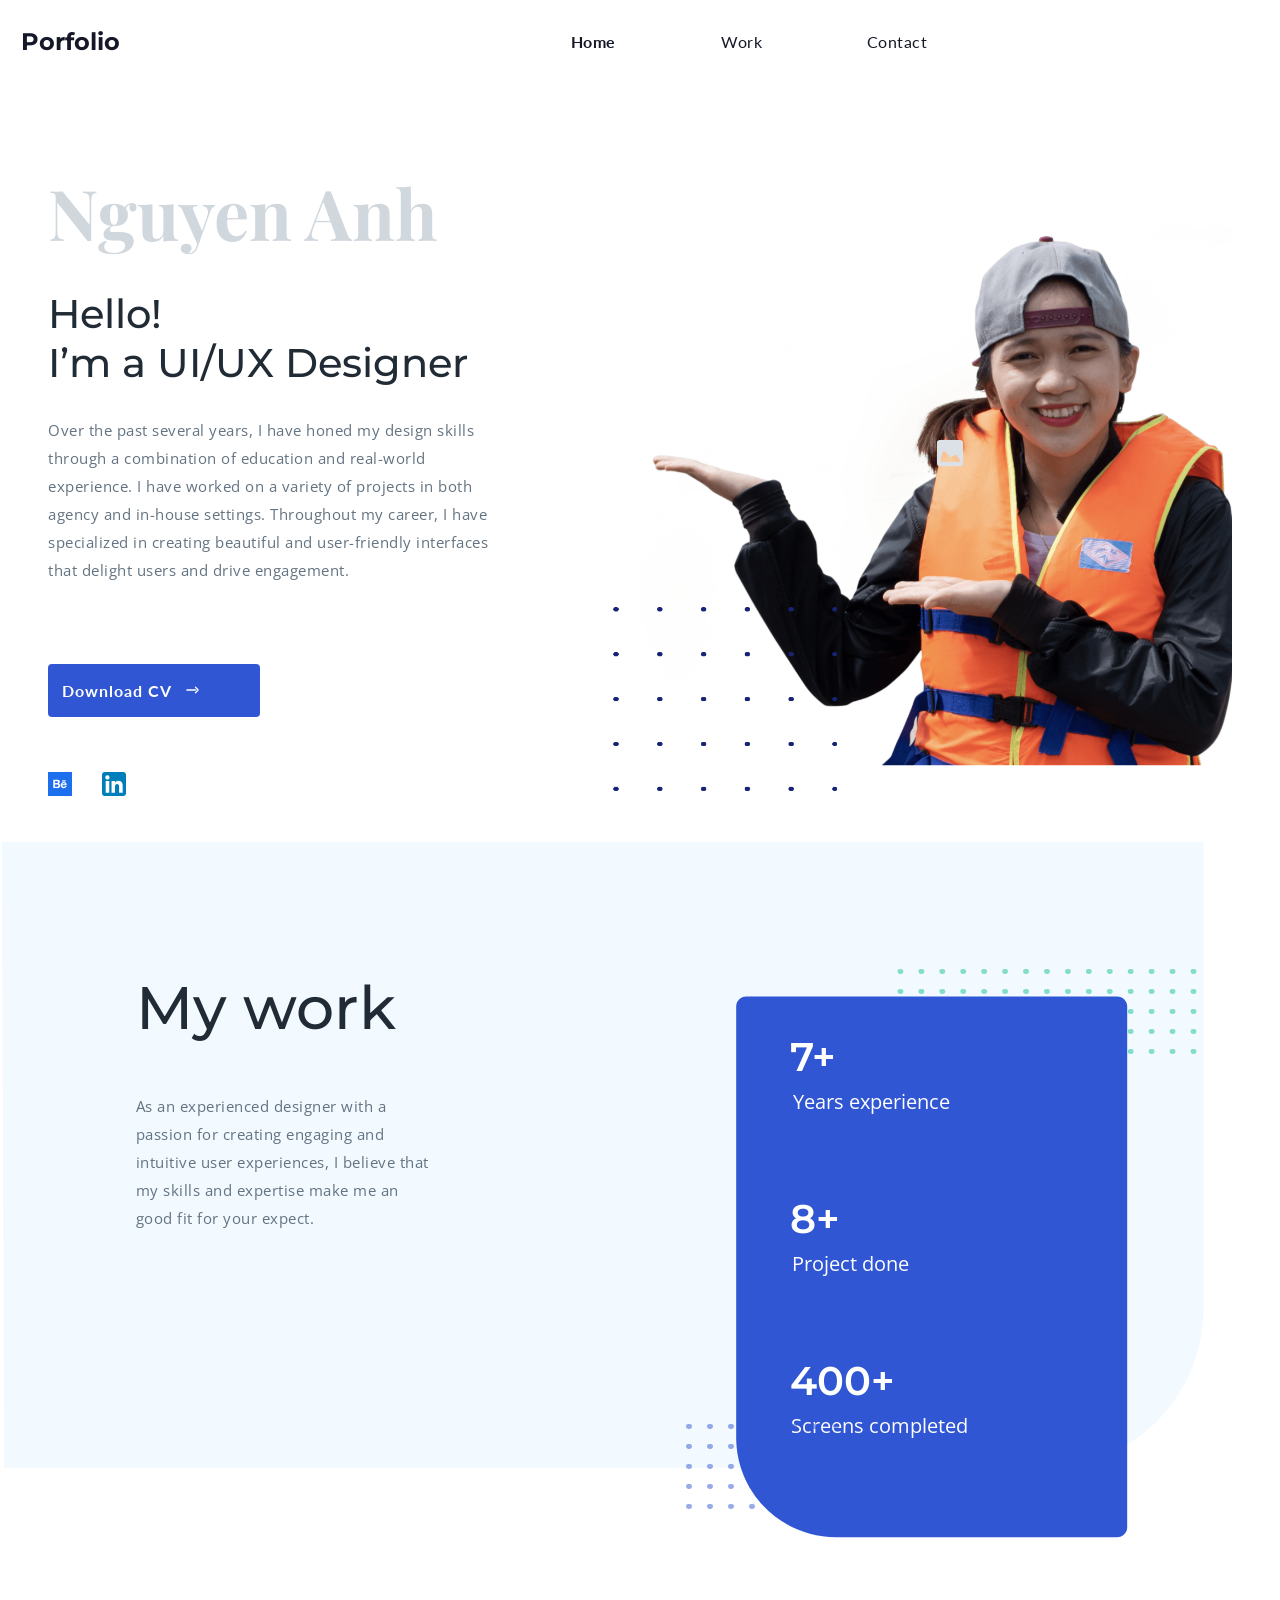
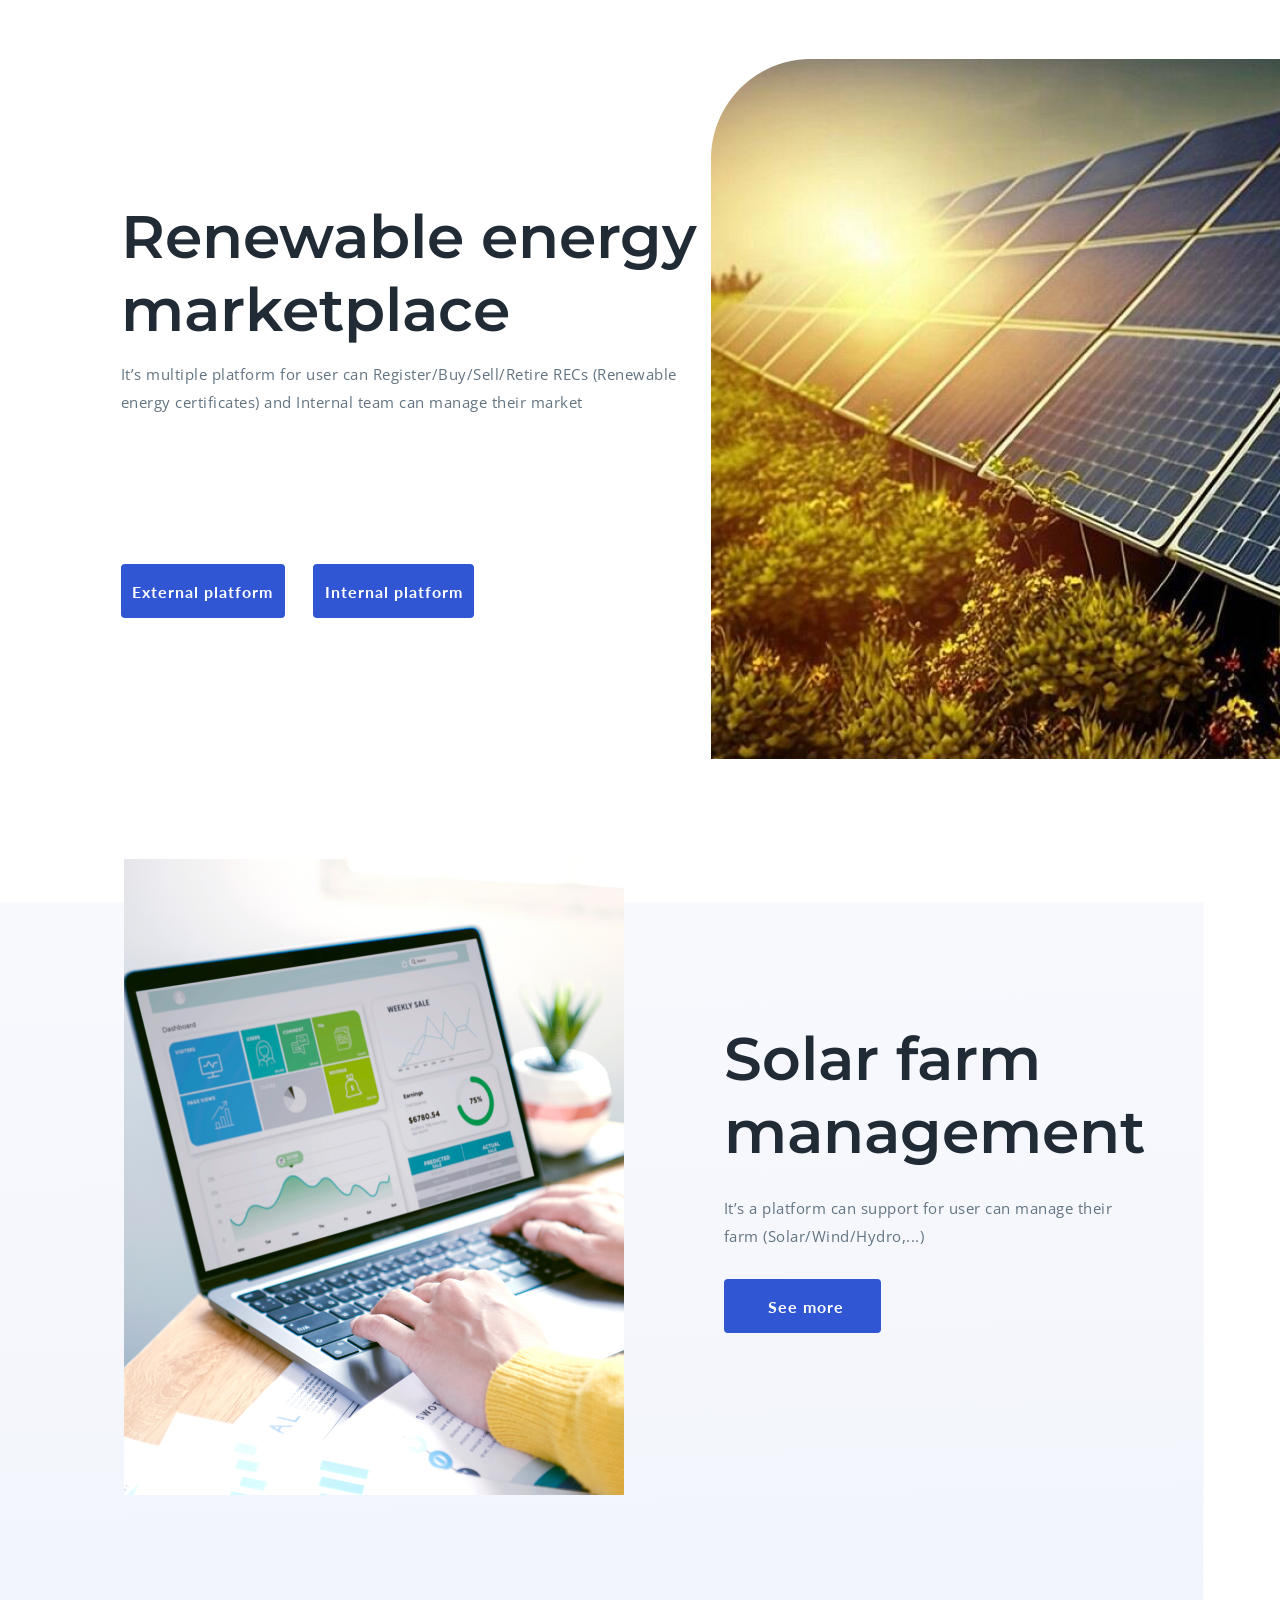
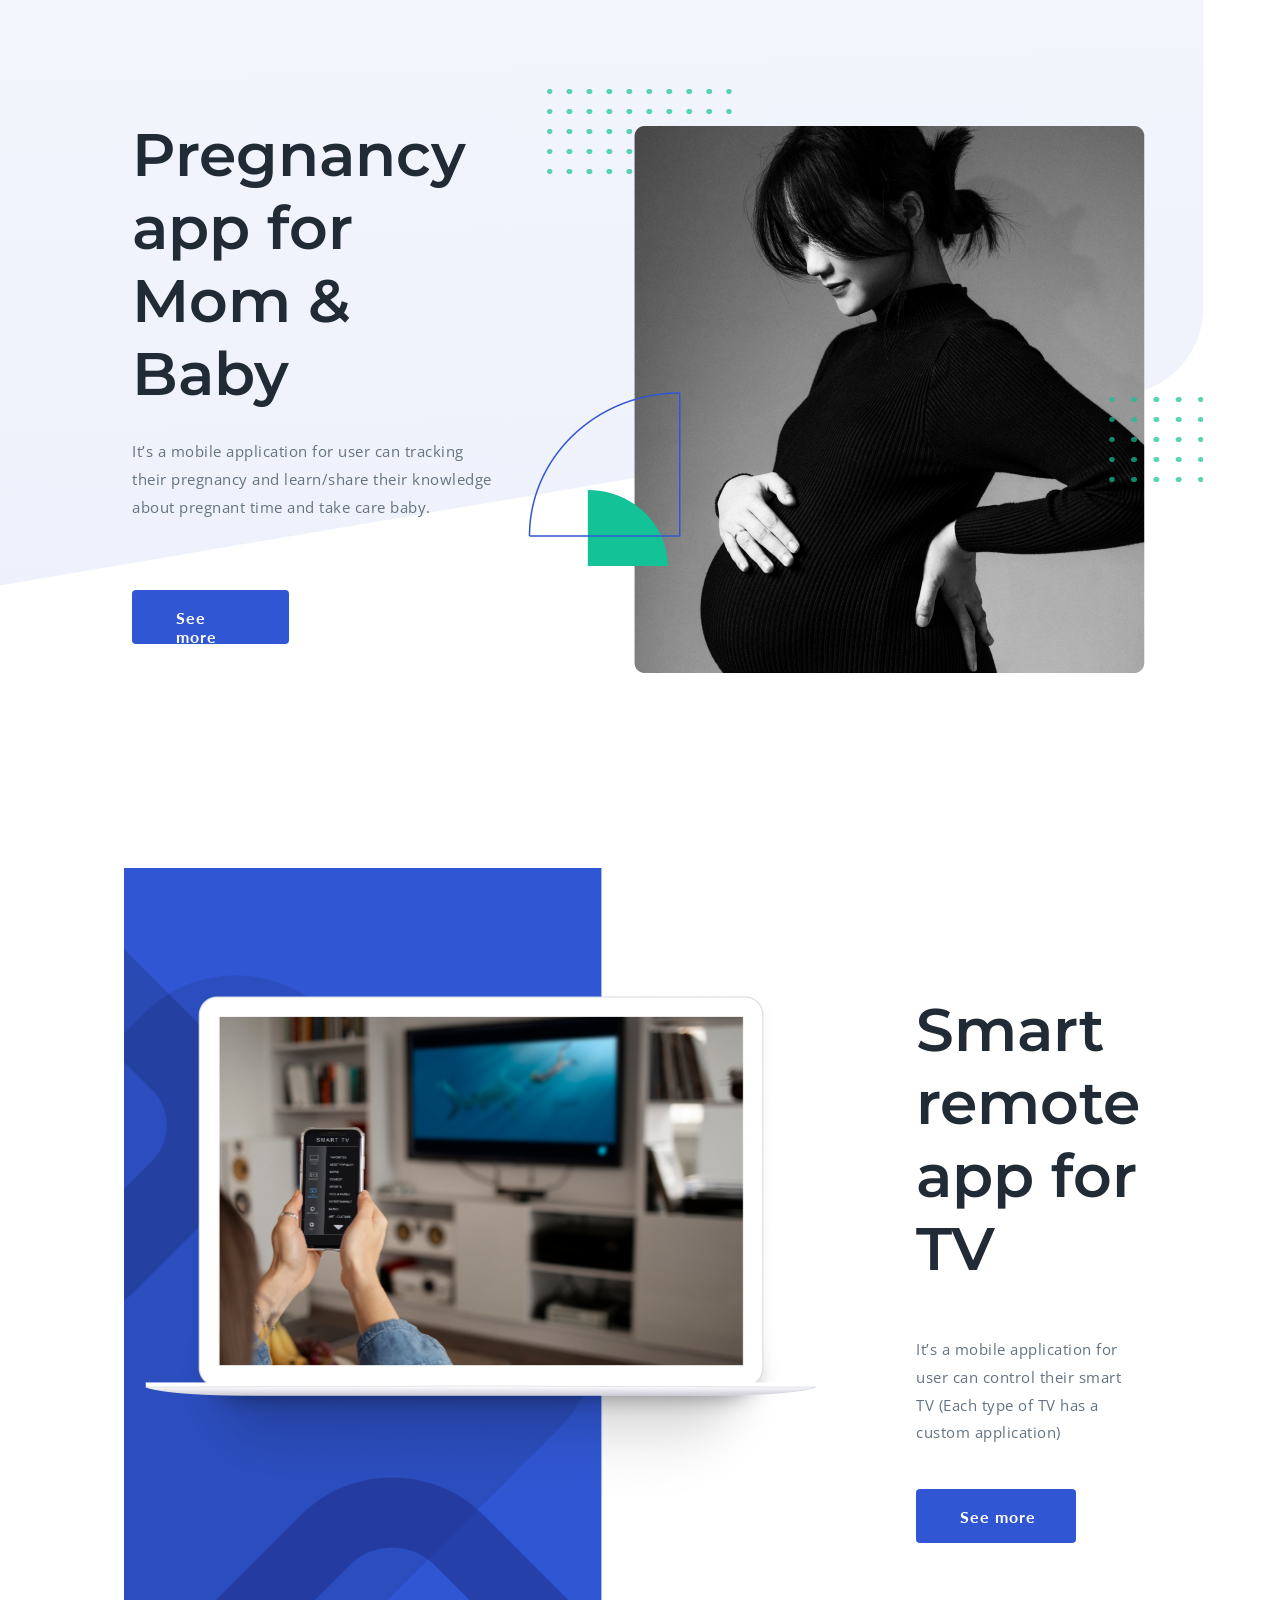
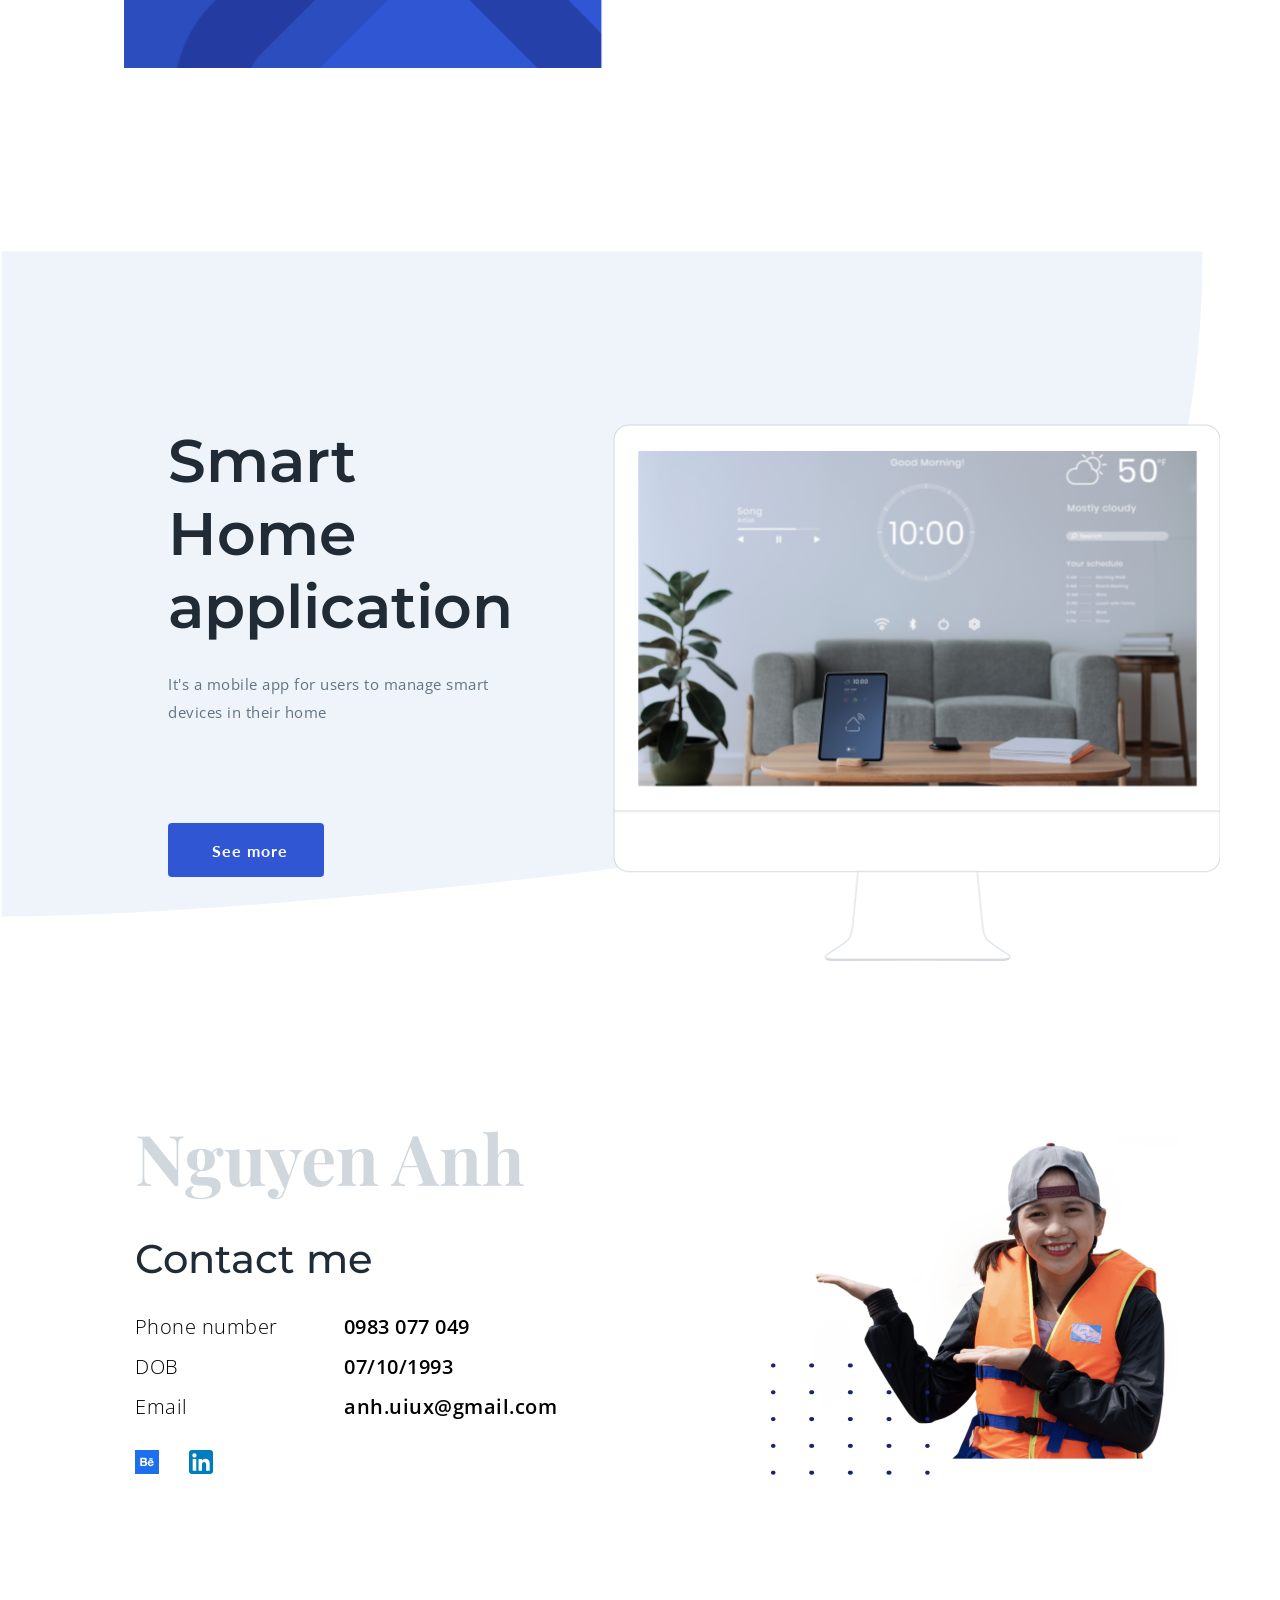
==== commit 78291cf8: "Update CV" ====
--- a/index.html
+++ b/index.html
@@ -1,7339 +1,417 @@
 <!DOCTYPE html>
 <html>
-    <head>
-        <link href="./img/favicon.png" rel="shortcut icon"/>
-        <meta charset="utf-8"/>
-        <meta content="width=device-width, initial-scale=1.0, maximum-scale=1.0" name="viewport"/>
-        <link href="./css/tablet.css" rel="stylesheet" type="text/css"/>
-        <script src="https://ajax.googleapis.com/ajax/libs/jquery/3.2.0/jquery.min.js">
-        </script>
-        <script src="https://animaapp.s3.amazonaws.com/launchpad-static/launchpad.js">
-        </script>
-        <meta content="Launchpad by Anima" name="author">
-        </meta>
-        <title>Anh Nguyen</title>
-    </head>
-    <body style="margin: 0;
- background: rgba(255, 255, 255, 1.0);">
-        <input id="anPageName" name="page" type="hidden" value="tablet"/>
-        <style>
-            .bp4-mobile1-ulQ5 * {
-                box-sizing          : border-box;
-            }
-            .bp4-mobile1-ulQ5 {
-                pointer-events      : none;
-                overflow            : hidden;
-                width               : 100%;
-                min-width           : 375px;
-                height              : 100vh;
-                min-height          : 6019px;
-                position            : relative;
-                overflow            : hidden;
-                margin              : 0px;
-                -webkit-font-smoothing: antialiased;
-                -moz-osx-font-smoothing: grayscale;
-                background-color    : rgba(255, 255, 255, 1.0);
-            }
-            .bp4-mobile1-ulQ5 .bp4-whitebg {
-                pointer-events      : none;
-                background-color    : rgba(255, 255, 255, 1.0);
-                top                 : 0px;
-                height              : 6019px;
-                width               : 375px;
-                position            : absolute;
-                margin              : 0;
-                left                : 0px;
-                -ms-transform       : rotate(0deg); /* IE 9 */
-                -webkit-transform   : rotate(0deg); /* Chrome, Safari, Opera */
-                transform           : rotate(0deg);
-            }
-            .bp4-mobile1-ulQ5 .bp4-bgcontact {
-                pointer-events      : none;
-                background-color    : rgba(49, 51, 56, 1.0);
-                top                 : 5587px;
-                height              : 432px;
-                width               : 100%;
-                position            : absolute;
-                margin              : 0;
-                left                : 0px;
-                -ms-transform       : rotate(0deg); /* IE 9 */
-                -webkit-transform   : rotate(0deg); /* Chrome, Safari, Opera */
-                transform           : rotate(0deg);
-            }
-            .bp4-mobile1-ulQ5 .bp4-group8 {
-                pointer-events      : none;
-                background-color    : rgba(255,255,255,0.0);
-                top                 : 4814px;
-                height              : 693px;
-                width               : 375px;
-                position            : absolute;
-                margin              : 0;
-                left                : calc(50.00% - 188px);
-                -ms-transform       : rotate(0deg); /* IE 9 */
-                -webkit-transform   : rotate(0deg); /* Chrome, Safari, Opera */
-                transform           : rotate(0deg);
-            }
-            .bp4-mobile1-ulQ5 .bp4-group8 .bp4-styleguide {
-                pointer-events      : none;
-                background-color    : rgba(255,255,255,0.0);
-                top                 : 0px;
-                height              : 82px;
-                width               : 335px;
-                position            : absolute;
-                margin              : 0;
-                left                : calc(50.00% - 168px);
-                -ms-transform       : rotate(0deg); /* IE 9 */
-                -webkit-transform   : rotate(0deg); /* Chrome, Safari, Opera */
-                transform           : rotate(0deg);
-            }
-            .bp4-mobile1-ulQ5 .bp4-group8 .bp4-styleguide .bp4-styleguidecompon {
-                pointer-events      : none;
-                background-color    : rgba(255,255,255,0.0);
-                top                 : calc(50.00% - 41px);
-                height              : 82px;
-                width               : 100%;
-                position            : absolute;
-                margin              : 0;
-                left                : 0px;
-                -ms-transform       : rotate(0deg); /* IE 9 */
-                -webkit-transform   : rotate(0deg); /* Chrome, Safari, Opera */
-                transform           : rotate(0deg);
-                font-family         : "Open Sans", Helvetica, Arial, serif;
-                font-weight         : 300;
-                font-style          : normal;
-                font-size           : 30.0px;
-                color               : rgba(0, 0, 0, 1.0);
-                text-align          : left;
-                letter-spacing      : 0.43px;
-                line-height         : 41.0px;
-            }
-            .bp4-mobile1-ulQ5 .bp4-group8 .bp4-group9-2CDe {
-                pointer-events      : none;
-                background-color    : rgba(255,255,255,0.0);
-                bottom              : 0px;
-                height              : 84.27%;
-                width               : 100%;
-                position            : absolute;
-                margin              : 0;
-                left                : 0px;
-                -ms-transform       : rotate(0deg); /* IE 9 */
-                -webkit-transform   : rotate(0deg); /* Chrome, Safari, Opera */
-                transform           : rotate(0deg);
-            }
-            .bp4-mobile1-ulQ5 .bp4-group8 .bp4-group9-2CDe .bp4-final {
-                pointer-events      : none;
-                background-color    : rgba(255,255,255,0.0);
-                top                 : 0px;
-                height              : 584px;
-                width               : 375px;
-                position            : absolute;
-                margin              : 0;
-                left                : 0px;
-                -ms-transform       : rotate(0deg); /* IE 9 */
-                -webkit-transform   : rotate(0deg); /* Chrome, Safari, Opera */
-                transform           : rotate(0deg);
-            }
-            .bp4-mobile1-ulQ5 .bp4-group8 .bp4-group9-2CDe .bp4-rectangle {
-                pointer-events      : none;
-                background-color    : rgba(0, 0, 0, 1.0);
-                top                 : 0px;
-                height              : 100%;
-                width               : 100%;
-                position            : absolute;
-                margin              : 0;
-                left                : 0px;
-                -ms-transform       : rotate(0deg); /* IE 9 */
-                -webkit-transform   : rotate(0deg); /* Chrome, Safari, Opera */
-                transform           : rotate(0deg);
-                opacity             : 0.6;
-            }
-            .bp4-mobile1-ulQ5 .bp4-group8 .bp4-group9-2CDe .bp4-externallinksymbol {
-                pointer-events      : none;
-                background-color    : rgba(255,255,255,0.0);
-                top                 : 267px;
-                height              : 50px;
-                width               : 59px;
-                position            : absolute;
-                margin              : 0;
-                left                : 158px;
-                -ms-transform       : rotate(0deg); /* IE 9 */
-                -webkit-transform   : rotate(0deg); /* Chrome, Safari, Opera */
-                transform           : rotate(0deg);
-            }
-            .bp4-mobile1-ulQ5 .bp4-group8 .bp4-group9-2CDe .bp4-externallinksymbol .bp4-path {
-                pointer-events      : none;
-                background-color    : rgba(255,255,255,0.0);
-                bottom              : 0px;
-                height              : 92.00%;
-                width               : 77.97%;
-                position            : absolute;
-                margin              : 0;
-                left                : 0px;
-                -ms-transform       : rotate(0deg); /* IE 9 */
-                -webkit-transform   : rotate(0deg); /* Chrome, Safari, Opera */
-                transform           : rotate(0deg);
-            }
-            .bp4-mobile1-ulQ5 .bp4-group8 .bp4-group9-2CDe .bp4-externallinksymbol .bp4-path1 {
-                pointer-events      : none;
-                background-color    : rgba(255,255,255,0.0);
-                right               : 1.69%;
-                top                 : 0px;
-                height              : 72.00%;
-                width               : 61.02%;
-                position            : absolute;
-                margin              : 0;
-                -ms-transform       : rotate(0deg); /* IE 9 */
-                -webkit-transform   : rotate(0deg); /* Chrome, Safari, Opera */
-                transform           : rotate(0deg);
-            }
-            .bp4-mobile1-ulQ5 .bp4-group8 .bp4-group9-2CDe.state0-to-state1 .bp4-rectangle {
-                transition          : all 0.001s ease-in-out 0.0s;
-                opacity             : 0;
-                pointer-events      : none;
-            }
-            .bp4-mobile1-ulQ5 .bp4-group8 .bp4-group9-2CDe.state0-to-state1 .bp4-externallinksymbol {
-                transition          : all 0.001s ease-in-out 0.0s;
-                opacity             : 0;
-            }
-            .bp4-mobile1-ulQ5 .bp4-group8 .bp4-group9-2CDe.state0-to-state1 .bp4-final {
-                pointer-events      : auto;
-            }
-            .bp4-mobile1-ulQ5 .bp4-group8 .bp4-group9-2CDe.state1-to-state2 .bp4-rectangle {
-                transition          : all 0.2s ease-in-out 0.0s;
-                opacity             : 0.6;
-                pointer-events      : auto;
-            }
-            .bp4-mobile1-ulQ5 .bp4-group8 .bp4-group9-2CDe.state1-to-state2 .bp4-externallinksymbol {
-                transition          : all 0.2s ease-in-out 0.0s;
-                opacity             : 1;
-            }
-            .bp4-mobile1-ulQ5 .bp4-group8 .bp4-group9-2CDe.state1-to-state2 .bp4-final {
-                pointer-events      : none;
-            }
-            .bp4-mobile1-ulQ5 .bp4-group8 .bp4-group9-2CDe.state2-to-state1 .bp4-rectangle {
-                transition          : all 0.2s ease-in-out 0.0s;
-                opacity             : 0;
-                pointer-events      : none;
-            }
-            .bp4-mobile1-ulQ5 .bp4-group8 .bp4-group9-2CDe.state2-to-state1 .bp4-externallinksymbol {
-                transition          : all 0.2s ease-in-out 0.0s;
-                opacity             : 0;
-            }
-            .bp4-mobile1-ulQ5 .bp4-group8 .bp4-group9-2CDe.state2-to-state1 .bp4-final {
-                pointer-events      : auto;
-            }
-            .bp4-mobile1-ulQ5 .bp4-bginteraction {
-                pointer-events      : none;
-                background-color    : rgba(49, 51, 56, 1.0);
-                top                 : 4087px;
-                height              : 260px;
-                width               : 100%;
-                position            : absolute;
-                margin              : 0;
-                left                : 0px;
-                -ms-transform       : rotate(0deg); /* IE 9 */
-                -webkit-transform   : rotate(0deg); /* Chrome, Safari, Opera */
-                transform           : rotate(0deg);
-            }
-            .bp4-mobile1-ulQ5 .bp4-interactiongroup {
-                pointer-events      : none;
-                background-color    : rgba(255,255,255,0.0);
-                top                 : 3770px;
-                height              : 964px;
-                width               : 375px;
-                position            : absolute;
-                margin              : 0;
-                left                : calc(50.00% - 188px);
-                -ms-transform       : rotate(0deg); /* IE 9 */
-                -webkit-transform   : rotate(0deg); /* Chrome, Safari, Opera */
-                transform           : rotate(0deg);
-            }
-            .bp4-mobile1-ulQ5 .bp4-interactiongroup .bp4-car {
-                pointer-events      : none;
-                background-color    : rgba(255,255,255,0.0);
-                position            : absolute;
-                top                 : 0px;
-                left                : calc(50.00% - 188px);
-                margin              : 0;
-                width               : 375px;
-                -ms-transform       : rotate(0deg); /* IE 9 */
-                -webkit-transform   : rotate(0deg); /* Chrome, Safari, Opera */
-                transform           : rotate(0deg);
-            }
-            .bp4-mobile1-ulQ5 .bp4-interactiongroup .bp4-group1 {
-                pointer-events      : none;
-                background-color    : rgba(255,255,255,0.0);
-                top                 : 334px;
-                height              : 166px;
-                width               : 336px;
-                position            : absolute;
-                margin              : 0;
-                left                : calc(50.00% - 168px);
-                -ms-transform       : rotate(0deg); /* IE 9 */
-                -webkit-transform   : rotate(0deg); /* Chrome, Safari, Opera */
-                transform           : rotate(0deg);
-            }
-            .bp4-mobile1-ulQ5 .bp4-interactiongroup .bp4-group1 .bp4-u201cinteractionisthe {
-                pointer-events      : none;
-                background-color    : rgba(255,255,255,0.0);
-                bottom              : 0px;
-                height              : 66.27%;
-                width               : 99.70%;
-                position            : absolute;
-                margin              : 0;
-                left                : 0px;
-                -ms-transform       : rotate(0deg); /* IE 9 */
-                -webkit-transform   : rotate(0deg); /* Chrome, Safari, Opera */
-                transform           : rotate(0deg);
-                font-family         : "Open Sans", Helvetica, Arial, serif;
-                font-weight         : 300;
-                font-style          : normal;
-                font-size           : 16.0px;
-                color               : rgba(255, 255, 255, 1.0);
-                text-align          : left;
-                letter-spacing      : 0.23px;
-                line-height         : 22.0px;
-            }
-            .bp4-mobile1-ulQ5 .bp4-interactiongroup .bp4-group1 .bp4-interactiondesign {
-                pointer-events      : none;
-                background-color    : rgba(255,255,255,0.0);
-                top                 : 0px;
-                height              : 41px;
-                width               : 100%;
-                position            : absolute;
-                margin              : 0;
-                left                : 0px;
-                -ms-transform       : rotate(0deg); /* IE 9 */
-                -webkit-transform   : rotate(0deg); /* Chrome, Safari, Opera */
-                transform           : rotate(0deg);
-                font-family         : "Open Sans", Helvetica, Arial, serif;
-                font-weight         : 300;
-                font-style          : normal;
-                font-size           : 30.0px;
-                color               : rgba(255, 255, 255, 1.0);
-                text-align          : left;
-                letter-spacing      : 0.43px;
-                line-height         : 41.0px;
-            }
-            .bp4-mobile1-ulQ5 .bp4-interactiongroup .bp4-videointeraction {
-                pointer-events      : none;
-                background-color    : rgba(255,255,255,0.0);
-                width               : 220px;
-                height              : 100%;
-                pointer-events      : auto;
-                position            : relative;
-                border-radius       : 25px;
-                overflow            : hidden;
-                -ms-transform       : rotate(0deg); /* IE 9 */
-                -webkit-transform   : rotate(0deg); /* Chrome, Safari, Opera */
-                transform           : rotate(0deg);
-            }
-            .bp4-mobile1-ulQ5 .bp4-interactiongroup .bp4-videointeraction .bp4-bginteraction1 {
-                pointer-events      : none;
-                background-color    : rgba(255,255,255,0.0);
-                top                 : 0px;
-                height              : 458px;
-                width               : 220px;
-                position            : relative;
-                margin              : 0;
-                left                : 0px;
-                -ms-transform       : rotate(0deg); /* IE 9 */
-                -webkit-transform   : rotate(0deg); /* Chrome, Safari, Opera */
-                transform           : rotate(0deg);
-                overflow            : hidden;
-            }
-            .bp4-mobile1-ulQ5 .bp4-group6-EmZU {
-                pointer-events      : none;
-                background-color    : rgba(255,255,255,0.0);
-                top                 : 3111px;
-                height              : 579px;
-                width               : 375px;
-                position            : absolute;
-                margin              : 0;
-                left                : calc(50.00% - 188px);
-                -ms-transform       : rotate(0deg); /* IE 9 */
-                -webkit-transform   : rotate(0deg); /* Chrome, Safari, Opera */
-                transform           : rotate(0deg);
-            }
-            .bp4-mobile1-ulQ5 .bp4-group6-EmZU .bp4-artboard1 {
-                pointer-events      : none;
-                background-color    : rgba(255,255,255,0.0);
-                position            : absolute;
-                top                 : 0px;
-                left                : calc(50.00% - 188px);
-                margin              : 0;
-                width               : 375px;
-                -ms-transform       : rotate(0deg); /* IE 9 */
-                -webkit-transform   : rotate(0deg); /* Chrome, Safari, Opera */
-                transform           : rotate(0deg);
-            }
-            .bp4-mobile1-ulQ5 .bp4-group6-EmZU .bp4-rectangle {
-                pointer-events      : none;
-                background-color    : rgba(0, 0, 0, 1.0);
-                top                 : 0px;
-                height              : 100%;
-                width               : 100%;
-                position            : absolute;
-                margin              : 0;
-                left                : 0px;
-                -ms-transform       : rotate(0deg); /* IE 9 */
-                -webkit-transform   : rotate(0deg); /* Chrome, Safari, Opera */
-                transform           : rotate(0deg);
-                opacity             : 0.6;
-            }
-            .bp4-mobile1-ulQ5 .bp4-group6-EmZU .bp4-externallinksymbol {
-                pointer-events      : none;
-                background-color    : rgba(255,255,255,0.0);
-                top                 : 265px;
-                height              : 50px;
-                width               : 59px;
-                position            : absolute;
-                margin              : 0;
-                left                : 158px;
-                -ms-transform       : rotate(0deg); /* IE 9 */
-                -webkit-transform   : rotate(0deg); /* Chrome, Safari, Opera */
-                transform           : rotate(0deg);
-            }
-            .bp4-mobile1-ulQ5 .bp4-group6-EmZU .bp4-externallinksymbol .bp4-path {
-                pointer-events      : none;
-                background-color    : rgba(255,255,255,0.0);
-                bottom              : 0px;
-                height              : 92.00%;
-                width               : 77.97%;
-                position            : absolute;
-                margin              : 0;
-                left                : 0px;
-                -ms-transform       : rotate(0deg); /* IE 9 */
-                -webkit-transform   : rotate(0deg); /* Chrome, Safari, Opera */
-                transform           : rotate(0deg);
-            }
-            .bp4-mobile1-ulQ5 .bp4-group6-EmZU .bp4-externallinksymbol .bp4-path1 {
-                pointer-events      : none;
-                background-color    : rgba(255,255,255,0.0);
-                right               : 1.69%;
-                top                 : 0px;
-                height              : 72.00%;
-                width               : 61.02%;
-                position            : absolute;
-                margin              : 0;
-                -ms-transform       : rotate(0deg); /* IE 9 */
-                -webkit-transform   : rotate(0deg); /* Chrome, Safari, Opera */
-                transform           : rotate(0deg);
-            }
-            .bp4-mobile1-ulQ5 .bp4-group6-EmZU.state0-to-state1 .bp4-rectangle {
-                transition          : all 0.001s ease-in-out 0.0s;
-                opacity             : 0;
-                pointer-events      : none;
-            }
-            .bp4-mobile1-ulQ5 .bp4-group6-EmZU.state0-to-state1 .bp4-externallinksymbol {
-                transition          : all 0.001s ease-in-out 0.0s;
-                opacity             : 0;
-            }
-            .bp4-mobile1-ulQ5 .bp4-group6-EmZU.state0-to-state1 .bp4-artboard1 {
-                pointer-events      : auto;
-            }
-            .bp4-mobile1-ulQ5 .bp4-group6-EmZU.state1-to-state2 .bp4-rectangle {
-                transition          : all 0.2s ease-in-out 0.0s;
-                opacity             : 0.6;
-                pointer-events      : auto;
-            }
-            .bp4-mobile1-ulQ5 .bp4-group6-EmZU.state1-to-state2 .bp4-externallinksymbol {
-                transition          : all 0.2s ease-in-out 0.0s;
-                opacity             : 1;
-            }
-            .bp4-mobile1-ulQ5 .bp4-group6-EmZU.state1-to-state2 .bp4-artboard1 {
-                pointer-events      : none;
-            }
-            .bp4-mobile1-ulQ5 .bp4-group6-EmZU.state2-to-state1 .bp4-rectangle {
-                transition          : all 0.2s ease-in-out 0.0s;
-                opacity             : 0;
-                pointer-events      : none;
-            }
-            .bp4-mobile1-ulQ5 .bp4-group6-EmZU.state2-to-state1 .bp4-externallinksymbol {
-                transition          : all 0.2s ease-in-out 0.0s;
-                opacity             : 0;
-            }
-            .bp4-mobile1-ulQ5 .bp4-group6-EmZU.state2-to-state1 .bp4-artboard1 {
-                pointer-events      : auto;
-            }
-            .bp4-mobile1-ulQ5 .bp4-webdesign {
-                pointer-events      : none;
-                background-color    : rgba(255,255,255,0.0);
-                top                 : 2359px;
-                height              : 276px;
-                width               : 375px;
-                position            : absolute;
-                margin              : 0;
-                left                : calc(50.00% - 188px);
-                -ms-transform       : rotate(0deg); /* IE 9 */
-                -webkit-transform   : rotate(0deg); /* Chrome, Safari, Opera */
-                transform           : rotate(0deg);
-            }
-            .bp4-mobile1-ulQ5 .bp4-webdesign .bp4-bitmap {
-                pointer-events      : none;
-                background-color    : rgba(255,255,255,0.0);
-                top                 : 41px;
-                height              : 235px;
-                width               : 375px;
-                position            : absolute;
-                margin              : 0;
-                left                : 0px;
-                -ms-transform       : rotate(0deg); /* IE 9 */
-                -webkit-transform   : rotate(0deg); /* Chrome, Safari, Opera */
-                transform           : rotate(0deg);
-                overflow            : hidden;
-            }
-            .bp4-mobile1-ulQ5 .bp4-webdesign .bp4-porfolio {
-                pointer-events      : none;
-                background-color    : rgba(255,255,255,0.0);
-                top                 : 0px;
-                height              : 41px;
-                width               : 67.20%;
-                position            : absolute;
-                margin              : 0;
-                left                : 5.33%;
-                -ms-transform       : rotate(0deg); /* IE 9 */
-                -webkit-transform   : rotate(0deg); /* Chrome, Safari, Opera */
-                transform           : rotate(0deg);
-                font-family         : "Open Sans", Helvetica, Arial, serif;
-                font-weight         : 300;
-                font-style          : normal;
-                font-size           : 30.0px;
-                color               : rgba(49, 51, 56, 1.0);
-                text-align          : left;
-                letter-spacing      : 0.43px;
-                line-height         : 41.0px;
-            }
-            .bp4-mobile1-ulQ5 .bp4-aboutme {
-                pointer-events      : none;
-                background-color    : rgba(255,255,255,0.0);
-                top                 : 780px;
-                height              : 815px;
-                width               : 375px;
-                position            : absolute;
-                margin              : 0;
-                left                : calc(50.00% - 188px);
-                -ms-transform       : rotate(0deg); /* IE 9 */
-                -webkit-transform   : rotate(0deg); /* Chrome, Safari, Opera */
-                transform           : rotate(0deg);
-            }
-            .bp4-mobile1-ulQ5 .bp4-aboutme .bp4-content {
-                pointer-events      : none;
-                background-color    : rgba(255,255,255,0.0);
-                top                 : 0px;
-                height              : 29.20%;
-                width               : 89.33%;
-                position            : absolute;
-                margin              : 0;
-                left                : 5.33%;
-                -ms-transform       : rotate(0deg); /* IE 9 */
-                -webkit-transform   : rotate(0deg); /* Chrome, Safari, Opera */
-                transform           : rotate(0deg);
-            }
-            .bp4-mobile1-ulQ5 .bp4-aboutme .bp4-content .bp4-enrichmyknowledges {
-                pointer-events      : none;
-                background-color    : rgba(255,255,255,0.0);
-                bottom              : 0px;
-                height              : 150px;
-                width               : 100%;
-                position            : absolute;
-                margin              : 0;
-                left                : 0px;
-                -ms-transform       : rotate(0deg); /* IE 9 */
-                -webkit-transform   : rotate(0deg); /* Chrome, Safari, Opera */
-                transform           : rotate(0deg);
-                font-family         : "Open Sans", Helvetica, Arial, serif;
-                font-weight         : 300;
-                font-style          : normal;
-                font-size           : 16.0px;
-                color               : rgba(155, 154, 155, 1.0);
-                text-align          : left;
-                letter-spacing      : 0.21px;
-                line-height         : 30.0px;
-            }
-            .bp4-mobile1-ulQ5 .bp4-aboutme .bp4-content .bp4-alwaysstriveforbe {
-                pointer-events      : none;
-                background-color    : rgba(255,255,255,0.0);
-                top                 : 21.01%;
-                height              : 33px;
-                width               : 100%;
-                position            : absolute;
-                margin              : 0;
-                left                : 0px;
-                -ms-transform       : rotate(0deg); /* IE 9 */
-                -webkit-transform   : rotate(0deg); /* Chrome, Safari, Opera */
-                transform           : rotate(0deg);
-                font-family         : "OpenSans-Regular", Helvetica, Arial, serif;
-                font-size           : 24.0px;
-                color               : rgba(49, 51, 56, 1.0);
-                text-align          : left;
-                letter-spacing      : 0.34px;
-                line-height         : 33.0px;
-            }
-            .bp4-mobile1-ulQ5 .bp4-aboutme .bp4-content .bp4-aboutme1 {
-                pointer-events      : none;
-                background-color    : rgba(255,255,255,0.0);
-                top                 : 0px;
-                height              : 41px;
-                width               : 65.67%;
-                position            : absolute;
-                margin              : 0;
-                left                : 0px;
-                -ms-transform       : rotate(0deg); /* IE 9 */
-                -webkit-transform   : rotate(0deg); /* Chrome, Safari, Opera */
-                transform           : rotate(0deg);
-                font-family         : "Open Sans", Helvetica, Arial, serif;
-                font-weight         : 300;
-                font-style          : normal;
-                font-size           : 30.0px;
-                color               : rgba(49, 51, 56, 1.0);
-                text-align          : left;
-                letter-spacing      : 0.43px;
-                line-height         : 41.0px;
-            }
-            .bp4-mobile1-ulQ5 .bp4-aboutme .bp4-iconsocial {
-                pointer-events      : none;
-                background-color    : rgba(255,255,255,0.0);
-                top                 : 287px;
-                height              : 57px;
-                width               : 140px;
-                position            : absolute;
-                margin              : 0;
-                left                : calc(50.00% - 168px);
-                -ms-transform       : rotate(0deg); /* IE 9 */
-                -webkit-transform   : rotate(0deg); /* Chrome, Safari, Opera */
-                transform           : rotate(0deg);
-            }
-            .bp4-mobile1-ulQ5 .bp4-aboutme .bp4-iconsocial .bp4-behance {
-                pointer-events      : auto;
-                background-color    : rgba(255,255,255,0.0);
-                top                 : 1.75%;
-                height              : 96.49%;
-                width               : 39.01%;
-                position            : absolute;
-                margin              : 0;
-                left                : 0px;
-                -ms-transform       : rotate(0deg); /* IE 9 */
-                -webkit-transform   : rotate(0deg); /* Chrome, Safari, Opera */
-                transform           : rotate(0deg);
-            }
-            .bp4-mobile1-ulQ5 .bp4-aboutme .bp4-iconsocial .bp4-behance .bp4-ovalcopy {
-                pointer-events      : none;
-                background-color    : rgba(255,255,255,0.0);
-                top                 : 0px;
-                height              : 55px;
-                width               : 55px;
-                position            : absolute;
-                margin              : 0;
-                left                : 0px;
-                -ms-transform       : rotate(0deg); /* IE 9 */
-                -webkit-transform   : rotate(0deg); /* Chrome, Safari, Opera */
-                transform           : rotate(0deg);
-            }
-            .bp4-mobile1-ulQ5 .bp4-aboutme .bp4-iconsocial .bp4-behance .bp4-behance1 {
-                pointer-events      : none;
-                background-color    : rgba(255,255,255,0.0);
-                top                 : 18px;
-                height              : 20px;
-                width               : 32px;
-                position            : absolute;
-                margin              : 0;
-                left                : 11px;
-                -ms-transform       : rotate(0deg); /* IE 9 */
-                -webkit-transform   : rotate(0deg); /* Chrome, Safari, Opera */
-                transform           : rotate(0deg);
-            }
-            .bp4-mobile1-ulQ5 .bp4-aboutme .bp4-iconsocial .bp4-behance .bp4-behance1 .bp4-shape {
-                pointer-events      : none;
-                background-color    : rgba(255,255,255,0.0);
-                top                 : 0px;
-                height              : 100%;
-                width               : 50.00%;
-                position            : absolute;
-                margin              : 0;
-                left                : 0px;
-                -ms-transform       : rotate(0deg); /* IE 9 */
-                -webkit-transform   : rotate(0deg); /* Chrome, Safari, Opera */
-                transform           : rotate(0deg);
-            }
-            .bp4-mobile1-ulQ5 .bp4-aboutme .bp4-iconsocial .bp4-behance .bp4-behance1 .bp4-shape1 {
-                pointer-events      : none;
-                background-color    : rgba(255,255,255,0.0);
-                right               : 0px;
-                bottom              : 0px;
-                height              : 75.00%;
-                width               : 46.88%;
-                position            : absolute;
-                margin              : 0;
-                -ms-transform       : rotate(0deg); /* IE 9 */
-                -webkit-transform   : rotate(0deg); /* Chrome, Safari, Opera */
-                transform           : rotate(0deg);
-            }
-            .bp4-mobile1-ulQ5 .bp4-aboutme .bp4-iconsocial .bp4-behance .bp4-behance1 .bp4-path1 {
-                pointer-events      : none;
-                background-color    : rgba(255,255,255,0.0);
-                right               : 9.38%;
-                top                 : 5.00%;
-                height              : 15.00%;
-                width               : 25.00%;
-                position            : absolute;
-                margin              : 0;
-                -ms-transform       : rotate(0deg); /* IE 9 */
-                -webkit-transform   : rotate(0deg); /* Chrome, Safari, Opera */
-                transform           : rotate(0deg);
-            }
-            .bp4-mobile1-ulQ5 .bp4-aboutme .bp4-iconsocial .bp4-lottie {
-                pointer-events      : auto;
-                background-color    : rgba(255,255,255,0.0);
-                right               : 0px;
-                top                 : 0px;
-                height              : 100%;
-                width               : 40.43%;
-                position            : absolute;
-                margin              : 0;
-                -ms-transform       : rotate(0deg); /* IE 9 */
-                -webkit-transform   : rotate(0deg); /* Chrome, Safari, Opera */
-                transform           : rotate(0deg);
-            }
-            .bp4-mobile1-ulQ5 .bp4-aboutme .bp4-iconsocial .bp4-lottie .bp4-lottie1 {
-                pointer-events      : none;
-                background-color    : rgba(255,255,255,0.0);
-                top                 : 0px;
-                height              : 100%;
-                width               : 100%;
-                position            : relative;
-                margin              : 0;
-                left                : 0px;
-                -ms-transform       : rotate(0deg); /* IE 9 */
-                -webkit-transform   : rotate(0deg); /* Chrome, Safari, Opera */
-                transform           : rotate(0deg);
-            }
-            .bp4-mobile1-ulQ5 .bp4-aboutme .bp4-iconsocial .bp4-lottie .bp4-lottie1 .bp4-lottie11 {
-                pointer-events      : none;
-                background-color    : rgba(255,255,255,0.0);
-                top                 : 0px;
-                height              : 100%;
-                width               : 100%;
-                position            : absolute;
-                margin              : 0;
-                left                : 0px;
-                -ms-transform       : rotate(0deg); /* IE 9 */
-                -webkit-transform   : rotate(0deg); /* Chrome, Safari, Opera */
-                transform           : rotate(0deg);
-            }
-            .bp4-mobile1-ulQ5 .bp4-aboutme .bp4-downloadbtn {
-                pointer-events      : auto;
-                background-color    : rgba(255,255,255,0.0);
-                top                 : 46.93%;
-                height              : 6.13%;
-                width               : 89.33%;
-                position            : absolute;
-                margin              : 0;
-                left                : 5.33%;
-                -ms-transform       : rotate(0deg); /* IE 9 */
-                -webkit-transform   : rotate(0deg); /* Chrome, Safari, Opera */
-                transform           : rotate(0deg);
-            }
-            .bp4-mobile1-ulQ5 .bp4-aboutme .bp4-downloadbtn .bp4-rectangle {
-                pointer-events      : none;
-                background-color    : rgba(0, 0, 0, 1.0);
-                top                 : 0px;
-                height              : 100%;
-                width               : 100%;
-                position            : absolute;
-                margin              : 0;
-                left                : 0px;
-                border-radius       : 25px;
-                -ms-transform       : rotate(0deg); /* IE 9 */
-                -webkit-transform   : rotate(0deg); /* Chrome, Safari, Opera */
-                transform           : rotate(0deg);
-            }
-            .bp4-mobile1-ulQ5 .bp4-aboutme .bp4-downloadbtn .bp4-downloadcv {
-                pointer-events      : none;
-                background-color    : rgba(255,255,255,0.0);
-                right               : 24.18%;
-                top                 : calc(50.00% - 15px);
-                height              : 30px;
-                width               : 52.04%;
-                position            : absolute;
-                margin              : 0;
-                -ms-transform       : rotate(0deg); /* IE 9 */
-                -webkit-transform   : rotate(0deg); /* Chrome, Safari, Opera */
-                transform           : rotate(0deg);
-                font-family         : "Open Sans", Helvetica, Arial, serif;
-                font-weight         : 700;
-                font-style          : normal;
-                font-size           : 22.0px;
-                color               : rgba(255, 255, 255, 1.0);
-                text-align          : left;
-                letter-spacing      : 0.28px;
-                line-height         : 30.0px;
-            }
-            .bp4-mobile1-ulQ5 .bp4-aboutme .bp4-image2 {
-                pointer-events      : none;
-                background-color    : rgba(255,255,255,0.0);
-                bottom              : 0px;
-                height              : 40.74%;
-                width               : 100%;
-                position            : absolute;
-                margin              : 0;
-                left                : 0px;
-                -ms-transform       : rotate(0deg); /* IE 9 */
-                -webkit-transform   : rotate(0deg); /* Chrome, Safari, Opera */
-                transform           : rotate(0deg);
-            }
-            .bp4-mobile1-ulQ5 .bp4-content1 {
-                pointer-events      : none;
-                background-color    : rgba(255,255,255,0.0);
-                top                 : 133px;
-                height              : 100px;
-                width               : 320px;
-                position            : absolute;
-                margin              : 0;
-                left                : calc(50.00% - 160px);
-                -ms-transform       : rotate(0deg); /* IE 9 */
-                -webkit-transform   : rotate(0deg); /* Chrome, Safari, Opera */
-                transform           : rotate(0deg);
-            }
-            .bp4-mobile1-ulQ5 .bp4-content1 .bp4-uiuxdesigner {
-                pointer-events      : none;
-                background-color    : rgba(255,255,255,0.0);
-                right               : -0.31%;
-                bottom              : 0px;
-                height              : 27px;
-                width               : 74.06%;
-                position            : absolute;
-                margin              : 0;
-                -ms-transform       : rotate(0deg); /* IE 9 */
-                -webkit-transform   : rotate(0deg); /* Chrome, Safari, Opera */
-                transform           : rotate(0deg);
-                opacity             : 0.7;
-                font-family         : "Open Sans", Helvetica, Arial, serif;
-                font-weight         : 300;
-                font-style          : normal;
-                font-size           : 20.0px;
-                color               : rgba(255, 255, 255, 1.0);
-                text-align          : right;
-                letter-spacing      : 0.29px;
-                line-height         : 27.0px;
-            }
-            .bp4-mobile1-ulQ5 .bp4-content1 .bp4-anhnguyen1 {
-                pointer-events      : none;
-                background-color    : rgba(255,255,255,0.0);
-                top                 : 0px;
-                height              : 61px;
-                width               : 100%;
-                position            : absolute;
-                margin              : 0;
-                left                : 0px;
-                -ms-transform       : rotate(0deg); /* IE 9 */
-                -webkit-transform   : rotate(0deg); /* Chrome, Safari, Opera */
-                transform           : rotate(0deg);
-                opacity             : 0.7;
-                font-family         : "OpenSans-ExtraBold", Helvetica, Arial, serif;
-                font-size           : 45.0px;
-                color               : rgba(255, 255, 255, 0.0);
-                text-align          : left;
-                letter-spacing      : 0.58px;
-                line-height         : 61.0px;
-            }
-            .bp4-mobile1-ulQ5 .bp4-group5-KR1t {
-                pointer-events      : none;
-                background-color    : rgba(255,255,255,0.0);
-                top                 : 2715px;
-                height              : 316px;
-                width               : 375px;
-                position            : absolute;
-                margin              : 0;
-                left                : calc(50.00% - 188px);
-                -ms-transform       : rotate(0deg); /* IE 9 */
-                -webkit-transform   : rotate(0deg); /* Chrome, Safari, Opera */
-                transform           : rotate(0deg);
-            }
-            .bp4-mobile1-ulQ5 .bp4-group5-KR1t .bp4-dribbble {
-                pointer-events      : none;
-                background-color    : rgba(255,255,255,0.0);
-                position            : absolute;
-                top                 : 0px;
-                left                : calc(50.00% - 188px);
-                margin              : 0;
-                width               : 375px;
-                -ms-transform       : rotate(0deg); /* IE 9 */
-                -webkit-transform   : rotate(0deg); /* Chrome, Safari, Opera */
-                transform           : rotate(0deg);
-            }
-            .bp4-mobile1-ulQ5 .bp4-group5-KR1t .bp4-rectangle {
-                pointer-events      : none;
-                background-color    : rgba(0, 0, 0, 1.0);
-                top                 : 0px;
-                height              : 100%;
-                width               : 100%;
-                position            : absolute;
-                margin              : 0;
-                left                : 0px;
-                -ms-transform       : rotate(0deg); /* IE 9 */
-                -webkit-transform   : rotate(0deg); /* Chrome, Safari, Opera */
-                transform           : rotate(0deg);
-                opacity             : 0.6;
-            }
-            .bp4-mobile1-ulQ5 .bp4-group5-KR1t .bp4-externallinksymbol {
-                pointer-events      : none;
-                background-color    : rgba(255,255,255,0.0);
-                top                 : 133px;
-                height              : 50px;
-                width               : 59px;
-                position            : absolute;
-                margin              : 0;
-                left                : 158px;
-                -ms-transform       : rotate(0deg); /* IE 9 */
-                -webkit-transform   : rotate(0deg); /* Chrome, Safari, Opera */
-                transform           : rotate(0deg);
-            }
-            .bp4-mobile1-ulQ5 .bp4-group5-KR1t .bp4-externallinksymbol .bp4-path {
-                pointer-events      : none;
-                background-color    : rgba(255,255,255,0.0);
-                bottom              : 0px;
-                height              : 92.00%;
-                width               : 77.97%;
-                position            : absolute;
-                margin              : 0;
-                left                : 0px;
-                -ms-transform       : rotate(0deg); /* IE 9 */
-                -webkit-transform   : rotate(0deg); /* Chrome, Safari, Opera */
-                transform           : rotate(0deg);
-            }
-            .bp4-mobile1-ulQ5 .bp4-group5-KR1t .bp4-externallinksymbol .bp4-path1 {
-                pointer-events      : none;
-                background-color    : rgba(255,255,255,0.0);
-                right               : 1.69%;
-                top                 : 0px;
-                height              : 72.00%;
-                width               : 61.02%;
-                position            : absolute;
-                margin              : 0;
-                -ms-transform       : rotate(0deg); /* IE 9 */
-                -webkit-transform   : rotate(0deg); /* Chrome, Safari, Opera */
-                transform           : rotate(0deg);
-            }
-            .bp4-mobile1-ulQ5 .bp4-group5-KR1t.state0-to-state1 .bp4-rectangle {
-                transition          : all 0.001s ease-in-out 0.0s;
-                opacity             : 0;
-                pointer-events      : none;
-            }
-            .bp4-mobile1-ulQ5 .bp4-group5-KR1t.state0-to-state1 .bp4-externallinksymbol {
-                transition          : all 0.001s ease-in-out 0.0s;
-                opacity             : 0;
-            }
-            .bp4-mobile1-ulQ5 .bp4-group5-KR1t.state0-to-state1 .bp4-dribbble {
-                pointer-events      : auto;
-            }
-            .bp4-mobile1-ulQ5 .bp4-group5-KR1t.state1-to-state2 .bp4-rectangle {
-                transition          : all 0.2s ease-in-out 0.0s;
-                opacity             : 0.6;
-                pointer-events      : auto;
-            }
-            .bp4-mobile1-ulQ5 .bp4-group5-KR1t.state1-to-state2 .bp4-externallinksymbol {
-                transition          : all 0.2s ease-in-out 0.0s;
-                opacity             : 1;
-            }
-            .bp4-mobile1-ulQ5 .bp4-group5-KR1t.state1-to-state2 .bp4-dribbble {
-                pointer-events      : none;
-            }
-            .bp4-mobile1-ulQ5 .bp4-group5-KR1t.state2-to-state1 .bp4-rectangle {
-                transition          : all 0.2s ease-in-out 0.0s;
-                opacity             : 0;
-                pointer-events      : none;
-            }
-            .bp4-mobile1-ulQ5 .bp4-group5-KR1t.state2-to-state1 .bp4-externallinksymbol {
-                transition          : all 0.2s ease-in-out 0.0s;
-                opacity             : 0;
-            }
-            .bp4-mobile1-ulQ5 .bp4-group5-KR1t.state2-to-state1 .bp4-dribbble {
-                pointer-events      : auto;
-            }
-            .bp4-mobile1-ulQ5 .bp4-bgskillcopy3 {
-                pointer-events      : none;
-                background-color    : rgba(245, 245, 245, 1.0);
-                top                 : 1595px;
-                height              : 704px;
-                width               : 100%;
-                position            : absolute;
-                margin              : 0;
-                left                : 0px;
-                -ms-transform       : rotate(0deg); /* IE 9 */
-                -webkit-transform   : rotate(0deg); /* Chrome, Safari, Opera */
-                transform           : rotate(0deg);
-            }
-            .bp4-mobile1-ulQ5 .bp4-group5copy3 {
-                pointer-events      : none;
-                background-color    : rgba(255,255,255,0.0);
-                top                 : 1622px;
-                height              : 644px;
-                width               : 335px;
-                position            : absolute;
-                margin              : 0;
-                left                : calc(50.00% - 168px);
-                -ms-transform       : rotate(0deg); /* IE 9 */
-                -webkit-transform   : rotate(0deg); /* Chrome, Safari, Opera */
-                transform           : rotate(0deg);
-            }
-            .bp4-mobile1-ulQ5 .bp4-group5copy3 .bp4-group4 {
-                pointer-events      : none;
-                background-color    : rgba(255,255,255,0.0);
-                top                 : 0px;
-                height              : 27.48%;
-                width               : 39.88%;
-                position            : absolute;
-                margin              : 0;
-                left                : 0px;
-                -ms-transform       : rotate(0deg); /* IE 9 */
-                -webkit-transform   : rotate(0deg); /* Chrome, Safari, Opera */
-                transform           : rotate(0deg);
-            }
-            .bp4-mobile1-ulQ5 .bp4-group5copy3 .bp4-group4 .bp4-group2 {
-                pointer-events      : none;
-                background-color    : rgba(255,255,255,0.0);
-                top                 : 0px;
-                height              : 136px;
-                width               : 136px;
-                position            : absolute;
-                margin              : 0;
-                left                : 0px;
-                -ms-transform       : rotate(0deg); /* IE 9 */
-                -webkit-transform   : rotate(0deg); /* Chrome, Safari, Opera */
-                transform           : rotate(0deg);
-            }
-            .bp4-mobile1-ulQ5 .bp4-group5copy3 .bp4-group4 .bp4-group2 .bp4-oval1 {
-                pointer-events      : none;
-                background-color    : rgba(255,255,255,0.0);
-                top                 : 0px;
-                height              : 136px;
-                width               : 136px;
-                position            : absolute;
-                margin              : 0;
-                left                : 0px;
-                -ms-transform       : rotate(0deg); /* IE 9 */
-                -webkit-transform   : rotate(0deg); /* Chrome, Safari, Opera */
-                transform           : rotate(0deg);
-            }
-            .bp4-mobile1-ulQ5 .bp4-group5copy3 .bp4-group4 .bp4-group2 .bp4-oval2 {
-                pointer-events      : none;
-                background-color    : rgba(255,255,255,0.0);
-                top                 : 0px;
-                height              : 136px;
-                width               : 136px;
-                position            : absolute;
-                margin              : 0;
-                left                : 0px;
-                -ms-transform       : rotate(-180deg); /* IE 9 */
-                -webkit-transform   : rotate(-180deg); /* Chrome, Safari, Opera */
-                transform           : rotate(-180deg);
-            }
-            .bp4-mobile1-ulQ5 .bp4-group5copy3 .bp4-group4 .bp4-group3 {
-                pointer-events      : none;
-                background-color    : rgba(255,255,255,0.0);
-                bottom              : -1.69%;
-                height              : 78.53%;
-                width               : 94.85%;
-                position            : absolute;
-                margin              : 0;
-                left                : 2.57%;
-                -ms-transform       : rotate(0deg); /* IE 9 */
-                -webkit-transform   : rotate(0deg); /* Chrome, Safari, Opera */
-                transform           : rotate(0deg);
-            }
-            .bp4-mobile1-ulQ5 .bp4-group5copy3 .bp4-group4 .bp4-group3 .bp4-webdesign1 {
-                pointer-events      : none;
-                background-color    : rgba(255,255,255,0.0);
-                bottom              : 0px;
-                height              : 27px;
-                width               : 100%;
-                position            : absolute;
-                margin              : 0;
-                left                : 0px;
-                -ms-transform       : rotate(0deg); /* IE 9 */
-                -webkit-transform   : rotate(0deg); /* Chrome, Safari, Opera */
-                transform           : rotate(0deg);
-                font-family         : "Open Sans", Helvetica, Arial, serif;
-                font-weight         : 300;
-                font-style          : normal;
-                font-size           : 20.0px;
-                color               : rgba(49, 51, 56, 1.0);
-                text-align          : center;
-                letter-spacing      : 0.26px;
-                line-height         : 27.0px;
-            }
-            .bp4-mobile1-ulQ5 .bp4-group5copy3 .bp4-group4 .bp4-group3 .bp4-a95 {
-                pointer-events      : none;
-                background-color    : rgba(255,255,255,0.0);
-                top                 : 0px;
-                height              : 55px;
-                width               : 79.84%;
-                position            : absolute;
-                margin              : 0;
-                left                : 10.08%;
-                -ms-transform       : rotate(0deg); /* IE 9 */
-                -webkit-transform   : rotate(0deg); /* Chrome, Safari, Opera */
-                transform           : rotate(0deg);
-                font-family         : "Open Sans", Helvetica, Arial, serif;
-                font-weight         : 300;
-                font-style          : normal;
-                font-size           : 40.0px;
-                color               : rgba(49, 51, 56, 1.0);
-                text-align          : center;
-                letter-spacing      : 0.51px;
-                line-height         : 55.0px;
-            }
-            .bp4-mobile1-ulQ5 .bp4-group5copy3 .bp4-group4copy {
-                pointer-events      : none;
-                background-color    : rgba(255,255,255,0.0);
-                right               : 0px;
-                top                 : 15.68%;
-                height              : 27.48%;
-                width               : 39.88%;
-                position            : absolute;
-                margin              : 0;
-                -ms-transform       : rotate(0deg); /* IE 9 */
-                -webkit-transform   : rotate(0deg); /* Chrome, Safari, Opera */
-                transform           : rotate(0deg);
-            }
-            .bp4-mobile1-ulQ5 .bp4-group5copy3 .bp4-group4copy .bp4-group21 {
-                pointer-events      : none;
-                background-color    : rgba(255,255,255,0.0);
-                top                 : 0px;
-                height              : 136px;
-                width               : 136px;
-                position            : absolute;
-                margin              : 0;
-                left                : 0px;
-                -ms-transform       : rotate(0deg); /* IE 9 */
-                -webkit-transform   : rotate(0deg); /* Chrome, Safari, Opera */
-                transform           : rotate(0deg);
-            }
-            .bp4-mobile1-ulQ5 .bp4-group5copy3 .bp4-group4copy .bp4-group21 .bp4-oval3 {
-                pointer-events      : none;
-                background-color    : rgba(255,255,255,0.0);
-                top                 : 0px;
-                height              : 136px;
-                width               : 136px;
-                position            : absolute;
-                margin              : 0;
-                left                : 0px;
-                -ms-transform       : rotate(0deg); /* IE 9 */
-                -webkit-transform   : rotate(0deg); /* Chrome, Safari, Opera */
-                transform           : rotate(0deg);
-            }
-            .bp4-mobile1-ulQ5 .bp4-group5copy3 .bp4-group4copy .bp4-group21 .bp4-oval4 {
-                pointer-events      : none;
-                background-color    : rgba(255,255,255,0.0);
-                top                 : 0px;
-                height              : 136px;
-                width               : 136px;
-                position            : absolute;
-                margin              : 0;
-                left                : 0px;
-                -ms-transform       : rotate(-180deg); /* IE 9 */
-                -webkit-transform   : rotate(-180deg); /* Chrome, Safari, Opera */
-                transform           : rotate(-180deg);
-            }
-            .bp4-mobile1-ulQ5 .bp4-group5copy3 .bp4-group4copy .bp4-group31 {
-                pointer-events      : none;
-                background-color    : rgba(255,255,255,0.0);
-                right               : 5.88%;
-                bottom              : -1.69%;
-                height              : 79.10%;
-                width               : 86.76%;
-                position            : absolute;
-                margin              : 0;
-                -ms-transform       : rotate(0deg); /* IE 9 */
-                -webkit-transform   : rotate(0deg); /* Chrome, Safari, Opera */
-                transform           : rotate(0deg);
-            }
-            .bp4-mobile1-ulQ5 .bp4-group5copy3 .bp4-group4copy .bp4-group31 .bp4-appdesign {
-                pointer-events      : none;
-                background-color    : rgba(255,255,255,0.0);
-                bottom              : 0px;
-                height              : 27px;
-                width               : 100%;
-                position            : absolute;
-                margin              : 0;
-                left                : 0px;
-                -ms-transform       : rotate(0deg); /* IE 9 */
-                -webkit-transform   : rotate(0deg); /* Chrome, Safari, Opera */
-                transform           : rotate(0deg);
-                font-family         : "Open Sans", Helvetica, Arial, serif;
-                font-weight         : 300;
-                font-style          : normal;
-                font-size           : 20.0px;
-                color               : rgba(49, 51, 56, 1.0);
-                text-align          : center;
-                letter-spacing      : 0.26px;
-                line-height         : 27.0px;
-            }
-            .bp4-mobile1-ulQ5 .bp4-group5copy3 .bp4-group4copy .bp4-group31 .bp4-a90 {
-                pointer-events      : none;
-                background-color    : rgba(255,255,255,0.0);
-                top                 : 0px;
-                height              : 55px;
-                width               : 83.90%;
-                position            : absolute;
-                margin              : 0;
-                left                : 8.05%;
-                -ms-transform       : rotate(0deg); /* IE 9 */
-                -webkit-transform   : rotate(0deg); /* Chrome, Safari, Opera */
-                transform           : rotate(0deg);
-                font-family         : "Open Sans", Helvetica, Arial, serif;
-                font-weight         : 300;
-                font-style          : normal;
-                font-size           : 40.0px;
-                color               : rgba(49, 51, 56, 1.0);
-                text-align          : center;
-                letter-spacing      : 0.51px;
-                line-height         : 55.0px;
-            }
-            .bp4-mobile1-ulQ5 .bp4-group5copy3 .bp4-group4copy2 {
-                pointer-events      : none;
-                background-color    : rgba(255,255,255,0.0);
-                top                 : 32.14%;
-                height              : 31.68%;
-                width               : 39.88%;
-                position            : absolute;
-                margin              : 0;
-                left                : 0px;
-                -ms-transform       : rotate(0deg); /* IE 9 */
-                -webkit-transform   : rotate(0deg); /* Chrome, Safari, Opera */
-                transform           : rotate(0deg);
-            }
-            .bp4-mobile1-ulQ5 .bp4-group5copy3 .bp4-group4copy2 .bp4-group22 {
-                pointer-events      : none;
-                background-color    : rgba(255,255,255,0.0);
-                top                 : 0px;
-                height              : 136px;
-                width               : 136px;
-                position            : absolute;
-                margin              : 0;
-                left                : 0px;
-                -ms-transform       : rotate(0deg); /* IE 9 */
-                -webkit-transform   : rotate(0deg); /* Chrome, Safari, Opera */
-                transform           : rotate(0deg);
-            }
-            .bp4-mobile1-ulQ5 .bp4-group5copy3 .bp4-group4copy2 .bp4-group22 .bp4-oval5 {
-                pointer-events      : none;
-                background-color    : rgba(255,255,255,0.0);
-                top                 : 0px;
-                height              : 136px;
-                width               : 136px;
-                position            : absolute;
-                margin              : 0;
-                left                : 0px;
-                -ms-transform       : rotate(0deg); /* IE 9 */
-                -webkit-transform   : rotate(0deg); /* Chrome, Safari, Opera */
-                transform           : rotate(0deg);
-            }
-            .bp4-mobile1-ulQ5 .bp4-group5copy3 .bp4-group4copy2 .bp4-group22 .bp4-oval6 {
-                pointer-events      : none;
-                background-color    : rgba(255,255,255,0.0);
-                top                 : 0px;
-                height              : 136px;
-                width               : 136px;
-                position            : absolute;
-                margin              : 0;
-                left                : 0px;
-                -ms-transform       : rotate(-180deg); /* IE 9 */
-                -webkit-transform   : rotate(-180deg); /* Chrome, Safari, Opera */
-                transform           : rotate(-180deg);
-            }
-            .bp4-mobile1-ulQ5 .bp4-group5copy3 .bp4-group4copy2 .bp4-group32 {
-                pointer-events      : none;
-                background-color    : rgba(255,255,255,0.0);
-                bottom              : -1.47%;
-                height              : 81.86%;
-                width               : 88.24%;
-                position            : absolute;
-                margin              : 0;
-                left                : 5.88%;
-                -ms-transform       : rotate(0deg); /* IE 9 */
-                -webkit-transform   : rotate(0deg); /* Chrome, Safari, Opera */
-                transform           : rotate(0deg);
-            }
-            .bp4-mobile1-ulQ5 .bp4-group5copy3 .bp4-group4copy2 .bp4-group32 .bp4-interactiondesign1 {
-                pointer-events      : none;
-                background-color    : rgba(255,255,255,0.0);
-                bottom              : 0px;
-                height              : 54px;
-                width               : 100%;
-                position            : absolute;
-                margin              : 0;
-                left                : 0px;
-                -ms-transform       : rotate(0deg); /* IE 9 */
-                -webkit-transform   : rotate(0deg); /* Chrome, Safari, Opera */
-                transform           : rotate(0deg);
-                font-family         : "Open Sans", Helvetica, Arial, serif;
-                font-weight         : 300;
-                font-style          : normal;
-                font-size           : 20.0px;
-                color               : rgba(49, 51, 56, 1.0);
-                text-align          : center;
-                letter-spacing      : 0.26px;
-                line-height         : 27.0px;
-            }
-            .bp4-mobile1-ulQ5 .bp4-group5copy3 .bp4-group4copy2 .bp4-group32 .bp4-a85 {
-                pointer-events      : none;
-                background-color    : rgba(255,255,255,0.0);
-                top                 : 0px;
-                height              : 55px;
-                width               : 68.33%;
-                position            : absolute;
-                margin              : 0;
-                left                : 15.83%;
-                -ms-transform       : rotate(0deg); /* IE 9 */
-                -webkit-transform   : rotate(0deg); /* Chrome, Safari, Opera */
-                transform           : rotate(0deg);
-                font-family         : "Open Sans", Helvetica, Arial, serif;
-                font-weight         : 300;
-                font-style          : normal;
-                font-size           : 40.0px;
-                color               : rgba(49, 51, 56, 1.0);
-                text-align          : center;
-                letter-spacing      : 0.51px;
-                line-height         : 55.0px;
-            }
-            .bp4-mobile1-ulQ5 .bp4-group5copy3 .bp4-group4copy5 {
-                pointer-events      : none;
-                background-color    : rgba(255,255,255,0.0);
-                right               : 0px;
-                bottom              : 15.68%;
-                height              : 31.68%;
-                width               : 39.88%;
-                position            : absolute;
-                margin              : 0;
-                -ms-transform       : rotate(0deg); /* IE 9 */
-                -webkit-transform   : rotate(0deg); /* Chrome, Safari, Opera */
-                transform           : rotate(0deg);
-            }
-            .bp4-mobile1-ulQ5 .bp4-group5copy3 .bp4-group4copy5 .bp4-group23 {
-                pointer-events      : none;
-                background-color    : rgba(255,255,255,0.0);
-                top                 : 0px;
-                height              : 136px;
-                width               : 136px;
-                position            : absolute;
-                margin              : 0;
-                left                : 0px;
-                -ms-transform       : rotate(0deg); /* IE 9 */
-                -webkit-transform   : rotate(0deg); /* Chrome, Safari, Opera */
-                transform           : rotate(0deg);
-            }
-            .bp4-mobile1-ulQ5 .bp4-group5copy3 .bp4-group4copy5 .bp4-group23 .bp4-oval7 {
-                pointer-events      : none;
-                background-color    : rgba(255,255,255,0.0);
-                top                 : 0px;
-                height              : 136px;
-                width               : 136px;
-                position            : absolute;
-                margin              : 0;
-                left                : 0px;
-                -ms-transform       : rotate(0deg); /* IE 9 */
-                -webkit-transform   : rotate(0deg); /* Chrome, Safari, Opera */
-                transform           : rotate(0deg);
-            }
-            .bp4-mobile1-ulQ5 .bp4-group5copy3 .bp4-group4copy5 .bp4-group23 .bp4-oval8 {
-                pointer-events      : none;
-                background-color    : rgba(255,255,255,0.0);
-                top                 : 0px;
-                height              : 136px;
-                width               : 136px;
-                position            : absolute;
-                margin              : 0;
-                left                : 0px;
-                -ms-transform       : rotate(-180deg); /* IE 9 */
-                -webkit-transform   : rotate(-180deg); /* Chrome, Safari, Opera */
-                transform           : rotate(-180deg);
-            }
-            .bp4-mobile1-ulQ5 .bp4-group5copy3 .bp4-group4copy5 .bp4-group33 {
-                pointer-events      : none;
-                background-color    : rgba(255,255,255,0.0);
-                bottom              : -1.47%;
-                height              : 81.37%;
-                width               : 80.88%;
-                position            : absolute;
-                margin              : 0;
-                left                : 9.56%;
-                -ms-transform       : rotate(0deg); /* IE 9 */
-                -webkit-transform   : rotate(0deg); /* Chrome, Safari, Opera */
-                transform           : rotate(0deg);
-            }
-            .bp4-mobile1-ulQ5 .bp4-group5copy3 .bp4-group4copy5 .bp4-group33 .bp4-motiongraphic {
-                pointer-events      : none;
-                background-color    : rgba(255,255,255,0.0);
-                right               : 0px;
-                bottom              : 0px;
-                height              : 54px;
-                width               : 94.55%;
-                position            : absolute;
-                margin              : 0;
-                -ms-transform       : rotate(0deg); /* IE 9 */
-                -webkit-transform   : rotate(0deg); /* Chrome, Safari, Opera */
-                transform           : rotate(0deg);
-                font-family         : "Open Sans", Helvetica, Arial, serif;
-                font-weight         : 300;
-                font-style          : normal;
-                font-size           : 20.0px;
-                color               : rgba(49, 51, 56, 1.0);
-                text-align          : center;
-                letter-spacing      : 0.26px;
-                line-height         : 27.0px;
-            }
-            .bp4-mobile1-ulQ5 .bp4-group5copy3 .bp4-group4copy5 .bp4-group33 .bp4-a851 {
-                pointer-events      : none;
-                background-color    : rgba(255,255,255,0.0);
-                top                 : 0px;
-                height              : 55px;
-                width               : 100%;
-                position            : absolute;
-                margin              : 0;
-                left                : 0px;
-                -ms-transform       : rotate(0deg); /* IE 9 */
-                -webkit-transform   : rotate(0deg); /* Chrome, Safari, Opera */
-                transform           : rotate(0deg);
-                font-family         : "Open Sans", Helvetica, Arial, serif;
-                font-weight         : 300;
-                font-style          : normal;
-                font-size           : 40.0px;
-                color               : rgba(49, 51, 56, 1.0);
-                text-align          : center;
-                letter-spacing      : 0.51px;
-                line-height         : 55.0px;
-            }
-            .bp4-mobile1-ulQ5 .bp4-group5copy3 .bp4-group4copy6 {
-                pointer-events      : none;
-                background-color    : rgba(255,255,255,0.0);
-                bottom              : 0px;
-                height              : 31.52%;
-                width               : 39.88%;
-                position            : absolute;
-                margin              : 0;
-                left                : 0px;
-                -ms-transform       : rotate(0deg); /* IE 9 */
-                -webkit-transform   : rotate(0deg); /* Chrome, Safari, Opera */
-                transform           : rotate(0deg);
-            }
-            .bp4-mobile1-ulQ5 .bp4-group5copy3 .bp4-group4copy6 .bp4-group24 {
-                pointer-events      : none;
-                background-color    : rgba(255,255,255,0.0);
-                top                 : 0px;
-                height              : 136px;
-                width               : 136px;
-                position            : absolute;
-                margin              : 0;
-                left                : 0px;
-                -ms-transform       : rotate(0deg); /* IE 9 */
-                -webkit-transform   : rotate(0deg); /* Chrome, Safari, Opera */
-                transform           : rotate(0deg);
-            }
-            .bp4-mobile1-ulQ5 .bp4-group5copy3 .bp4-group4copy6 .bp4-group24 .bp4-oval9 {
-                pointer-events      : none;
-                background-color    : rgba(255,255,255,0.0);
-                top                 : 0px;
-                height              : 136px;
-                width               : 136px;
-                position            : absolute;
-                margin              : 0;
-                left                : 0px;
-                -ms-transform       : rotate(0deg); /* IE 9 */
-                -webkit-transform   : rotate(0deg); /* Chrome, Safari, Opera */
-                transform           : rotate(0deg);
-            }
-            .bp4-mobile1-ulQ5 .bp4-group5copy3 .bp4-group4copy6 .bp4-group24 .bp4-oval10 {
-                pointer-events      : none;
-                background-color    : rgba(255,255,255,0.0);
-                top                 : 0px;
-                height              : 136px;
-                width               : 136px;
-                position            : absolute;
-                margin              : 0;
-                left                : 0px;
-                -ms-transform       : rotate(-180deg); /* IE 9 */
-                -webkit-transform   : rotate(-180deg); /* Chrome, Safari, Opera */
-                transform           : rotate(-180deg);
-            }
-            .bp4-mobile1-ulQ5 .bp4-group5copy3 .bp4-group4copy6 .bp4-group34 {
-                pointer-events      : none;
-                background-color    : rgba(255,255,255,0.0);
-                bottom              : -1.48%;
-                height              : 81.77%;
-                width               : 91.91%;
-                position            : absolute;
-                margin              : 0;
-                left                : 4.04%;
-                -ms-transform       : rotate(0deg); /* IE 9 */
-                -webkit-transform   : rotate(0deg); /* Chrome, Safari, Opera */
-                transform           : rotate(0deg);
-            }
-            .bp4-mobile1-ulQ5 .bp4-group5copy3 .bp4-group4copy6 .bp4-group34 .bp4-iconanimation {
-                pointer-events      : none;
-                background-color    : rgba(255,255,255,0.0);
-                bottom              : 0px;
-                height              : 54px;
-                width               : 100%;
-                position            : absolute;
-                margin              : 0;
-                left                : 0px;
-                -ms-transform       : rotate(0deg); /* IE 9 */
-                -webkit-transform   : rotate(0deg); /* Chrome, Safari, Opera */
-                transform           : rotate(0deg);
-                font-family         : "Open Sans", Helvetica, Arial, serif;
-                font-weight         : 300;
-                font-style          : normal;
-                font-size           : 20.0px;
-                color               : rgba(49, 51, 56, 1.0);
-                text-align          : center;
-                letter-spacing      : 0.26px;
-                line-height         : 27.0px;
-            }
-            .bp4-mobile1-ulQ5 .bp4-group5copy3 .bp4-group4copy6 .bp4-group34 .bp4-a852 {
-                pointer-events      : none;
-                background-color    : rgba(255,255,255,0.0);
-                top                 : 0px;
-                height              : 55px;
-                width               : 70.40%;
-                position            : absolute;
-                margin              : 0;
-                left                : 14.80%;
-                -ms-transform       : rotate(0deg); /* IE 9 */
-                -webkit-transform   : rotate(0deg); /* Chrome, Safari, Opera */
-                transform           : rotate(0deg);
-                font-family         : "Open Sans", Helvetica, Arial, serif;
-                font-weight         : 300;
-                font-style          : normal;
-                font-size           : 40.0px;
-                color               : rgba(49, 51, 56, 1.0);
-                text-align          : center;
-                letter-spacing      : 0.51px;
-                line-height         : 55.0px;
-            }
-            .bp4-mobile1-ulQ5 .bp4-firstimage {
-                pointer-events      : none;
-                background-color    : rgba(255,255,255,0.0);
-                right               : 0px;
-                pointer-events      : auto;
-                min-width           : 100px;
-                height              : 100%;
-                width               : 100%;
-                position            : relative;
-                left                : 0px;
-                -ms-transform       : rotate(0deg); /* IE 9 */
-                -webkit-transform   : rotate(0deg); /* Chrome, Safari, Opera */
-                transform           : rotate(0deg);
-            }
-            .bp4-mobile1-ulQ5 .bp4-firstimage .bp4-firstimage1 {
-                pointer-events      : none;
-                background-color    : rgba(255,255,255,0.0);
-                right               : 0px;
-                bottom              : 0px;
-                top                 : 0px;
-                height              : 100%;
-                width               : 100%;
-                position            : absolute;
-                margin              : 0;
-                left                : 0px;
-                -ms-transform       : rotate(0deg); /* IE 9 */
-                -webkit-transform   : rotate(0deg); /* Chrome, Safari, Opera */
-                transform           : rotate(0deg);
-            }
-            .bp4-mobile1-ulQ5 .bp4-firstimage .bp4-firstimage1 .bp4-imagebg {
-                pointer-events      : none;
-                background-color    : rgba(255,255,255,0.0);
-                top                 : 0px;
-                height              : 100%;
-                box-sizing          : border-box;
-                width               : 100%;
-                position            : absolute;
-                margin              : 0;
-                left                : 0px;
-                border-style        : solid;
-                border-width        : 1px;
-                border-color        : rgba(150, 150, 150, 1.0);
-                -ms-transform       : rotate(0deg); /* IE 9 */
-                -webkit-transform   : rotate(0deg); /* Chrome, Safari, Opera */
-                transform           : rotate(0deg);
-            }
-            .bp4-mobile1-ulQ5 .bp4-firstimage .bp4-firstimage1 .bp4-blur {
-                pointer-events      : none;
-                background-color    : rgba(0, 0, 0, 1.0);
-                top                 : 0px;
-                height              : 99.72%;
-                width               : 99.47%;
-                position            : absolute;
-                margin              : 0;
-                left                : 0.27%;
-                -ms-transform       : rotate(0deg); /* IE 9 */
-                -webkit-transform   : rotate(0deg); /* Chrome, Safari, Opera */
-                transform           : rotate(0deg);
-                opacity             : 0.6;
-            }
-            .bp4-mobile1-ulQ5 .bp4-firstimage .bp4-group7 {
-                pointer-events      : none;
-                background-color    : rgba(255,255,255,0.0);
-                top                 : 134px;
-                height              : 100px;
-                width               : 320px;
-                position            : absolute;
-                margin              : 0;
-                left                : calc(50.00% - 160px);
-                -ms-transform       : rotate(0deg); /* IE 9 */
-                -webkit-transform   : rotate(0deg); /* Chrome, Safari, Opera */
-                transform           : rotate(0deg);
-            }
-            .bp4-mobile1-ulQ5 .bp4-firstimage .bp4-group7 .bp4-uiuxdesigner {
-                pointer-events      : none;
-                background-color    : rgba(255,255,255,0.0);
-                right               : -0.31%;
-                bottom              : 0px;
-                height              : 27px;
-                width               : 74.06%;
-                position            : absolute;
-                margin              : 0;
-                -ms-transform       : rotate(0deg); /* IE 9 */
-                -webkit-transform   : rotate(0deg); /* Chrome, Safari, Opera */
-                transform           : rotate(0deg);
-                opacity             : 0.7;
-                font-family         : "Open Sans", Helvetica, Arial, serif;
-                font-weight         : 300;
-                font-style          : normal;
-                font-size           : 20.0px;
-                color               : rgba(255, 255, 255, 1.0);
-                text-align          : right;
-                letter-spacing      : 0.29px;
-                line-height         : 27.0px;
-            }
-            .bp4-mobile1-ulQ5 .bp4-firstimage .bp4-group7 .bp4-anhnguyen {
-                pointer-events      : none;
-                background-color    : rgba(255,255,255,0.0);
-                top                 : 0px;
-                height              : 61px;
-                width               : 100%;
-                position            : absolute;
-                margin              : 0;
-                left                : 0px;
-                -ms-transform       : rotate(0deg); /* IE 9 */
-                -webkit-transform   : rotate(0deg); /* Chrome, Safari, Opera */
-                transform           : rotate(0deg);
-                opacity             : 0.7;
-                font-family         : "OpenSans-ExtraBold", Helvetica, Arial, serif;
-                font-size           : 45.0px;
-                color               : rgba(255, 255, 255, 0.0);
-                text-align          : left;
-                letter-spacing      : 0.58px;
-                line-height         : 61.0px;
-            }
-            .bp4-mobile1-ulQ5 .bp4-menu {
-                pointer-events      : none;
-                background-color    : rgba(255,255,255,0.0);
-                top                 : 25px;
-                height              : 27px;
-                width               : 172px;
-                position            : absolute;
-                margin              : 0;
-                left                : 20px;
-                -ms-transform       : rotate(0deg); /* IE 9 */
-                -webkit-transform   : rotate(0deg); /* Chrome, Safari, Opera */
-                transform           : rotate(0deg);
-            }
-            .bp4-mobile1-ulQ5 .bp4-menu .bp4-menubtn {
-                pointer-events      : none;
-                background-color    : rgba(255,255,255,0.0);
-                bottom              : 22.22%;
-                height              : 44.44%;
-                width               : 11.63%;
-                position            : fixed;
-                margin              : 0;
-                left                : 0px;
-                -ms-transform       : rotate(0deg); /* IE 9 */
-                -webkit-transform   : rotate(0deg); /* Chrome, Safari, Opera */
-                transform           : rotate(0deg);
-            }
-            .bp4-mobile1-ulQ5 .bp4-menu .bp4-menubtn .bp4-rectangle1 {
-                pointer-events      : none;
-                background-color    : rgba(255, 255, 255, 1.0);
-                top                 : 0px;
-                height              : 16.67%;
-                width               : 100%;
-                position            : absolute;
-                margin              : 0;
-                left                : 0px;
-                -ms-transform       : rotate(0deg); /* IE 9 */
-                -webkit-transform   : rotate(0deg); /* Chrome, Safari, Opera */
-                transform           : rotate(0deg);
-            }
-            .bp4-mobile1-ulQ5 .bp4-menu .bp4-menubtn .bp4-rectanglecopy {
-                pointer-events      : none;
-                background-color    : rgba(255, 255, 255, 1.0);
-                top                 : 41.67%;
-                height              : 16.67%;
-                width               : 100%;
-                position            : absolute;
-                margin              : 0;
-                left                : 0px;
-                -ms-transform       : rotate(0deg); /* IE 9 */
-                -webkit-transform   : rotate(0deg); /* Chrome, Safari, Opera */
-                transform           : rotate(0deg);
-            }
-            .bp4-mobile1-ulQ5 .bp4-menu .bp4-menubtn .bp4-rectanglecopy2 {
-                pointer-events      : none;
-                background-color    : rgba(255, 255, 255, 1.0);
-                bottom              : 0px;
-                height              : 16.67%;
-                width               : 100%;
-                position            : absolute;
-                margin              : 0;
-                left                : 0px;
-                -ms-transform       : rotate(0deg); /* IE 9 */
-                -webkit-transform   : rotate(0deg); /* Chrome, Safari, Opera */
-                transform           : rotate(0deg);
-            }
-            .bp4-mobile1-ulQ5 .bp4-menu .bp4-anhnguyen2 {
-                pointer-events      : none;
-                background-color    : rgba(255,255,255,0.0);
-                right               : 0.58%;
-                top                 : calc(50.00% - 14px);
-                height              : 27px;
-                width               : 80.81%;
-                position            : absolute;
-                margin              : 0;
-                -ms-transform       : rotate(0deg); /* IE 9 */
-                -webkit-transform   : rotate(0deg); /* Chrome, Safari, Opera */
-                transform           : rotate(0deg);
-                font-family         : "Open Sans", Helvetica, Arial, serif;
-                font-weight         : 700;
-                font-style          : normal;
-                font-size           : 20.0px;
-                color               : rgba(255, 255, 255, 0.0);
-                text-align          : left;
-                letter-spacing      : 0.26px;
-                line-height         : 27.0px;
-            }
-            .bp4-mobile1-ulQ5 .bp4-contact {
-                pointer-events      : none;
-                background-color    : rgba(255,255,255,0.0);
-                top                 : 5620px;
-                height              : 383px;
-                width               : 335px;
-                position            : absolute;
-                margin              : 0;
-                left                : calc(50.00% - 168px);
-                -ms-transform       : rotate(0deg); /* IE 9 */
-                -webkit-transform   : rotate(0deg); /* Chrome, Safari, Opera */
-                transform           : rotate(0deg);
-            }
-            .bp4-mobile1-ulQ5 .bp4-contact .bp4-group {
-                pointer-events      : none;
-                background-color    : rgba(255,255,255,0.0);
-                top                 : 0px;
-                height              : 383px;
-                max-height          : 450px;
-                width               : 335px;
-                max-width           : 1063px;
-                position            : relative;
-                margin              : 0;
-                left                : 0px;
-                -ms-transform       : rotate(0deg); /* IE 9 */
-                -webkit-transform   : rotate(0deg); /* Chrome, Safari, Opera */
-                transform           : rotate(0deg);
-            }
-            .bp4-mobile1-ulQ5 .bp4-contact .bp4-group .bp4-group10 {
-                pointer-events      : none;
-                background-color    : rgba(255,255,255,0.0);
-                top                 : 28.98%;
-                height              : 7.83%;
-                width               : 96.12%;
-                position            : absolute;
-                margin              : 0;
-                left                : 0px;
-                -ms-transform       : rotate(0deg); /* IE 9 */
-                -webkit-transform   : rotate(0deg); /* Chrome, Safari, Opera */
-                transform           : rotate(0deg);
-            }
-            .bp4-mobile1-ulQ5 .bp4-contact .bp4-group .bp4-group10 .bp4-text {
-                pointer-events      : none;
-                background-color    : rgba(255,255,255,0.0);
-                right               : 0px;
-                top                 : calc(50.00% - 15px);
-                height              : 30px;
-                width               : 82.30%;
-                position            : absolute;
-                margin              : 0;
-                -ms-transform       : rotate(0deg); /* IE 9 */
-                -webkit-transform   : rotate(0deg); /* Chrome, Safari, Opera */
-                transform           : rotate(0deg);
-                font-family         : "OpenSans-Regular", Helvetica, Arial, serif;
-                font-size           : 22.0px;
-                color               : rgba(255, 255, 255, 1.0);
-                text-align          : left;
-                letter-spacing      : 0.28px;
-                line-height         : 30.0px;
-            }
-            .bp4-mobile1-ulQ5 .bp4-contact .bp4-group .bp4-group10 .bp4-screensmartphonesimplelineicons {
-                pointer-events      : none;
-                background-color    : rgba(255,255,255,0.0);
-                top                 : calc(50.00% - 15px);
-                height              : 30px;
-                width               : 10.25%;
-                position            : absolute;
-                margin              : 0;
-                left                : 0px;
-                -ms-transform       : rotate(0deg); /* IE 9 */
-                -webkit-transform   : rotate(0deg); /* Chrome, Safari, Opera */
-                transform           : rotate(0deg);
-                font-family         : "simple-line-icons", Helvetica, Arial, serif;
-                font-size           : 30.0px;
-                color               : rgba(255, 255, 255, 1.0);
-                text-align          : left;
-                line-height         : 30.0px;
-            }
-            .bp4-mobile1-ulQ5 .bp4-contact .bp4-group .bp4-group12 {
-                pointer-events      : none;
-                background-color    : rgba(255,255,255,0.0);
-                top                 : 42.04%;
-                height              : 7.83%;
-                width               : 89.55%;
-                position            : absolute;
-                margin              : 0;
-                left                : 0px;
-                -ms-transform       : rotate(0deg); /* IE 9 */
-                -webkit-transform   : rotate(0deg); /* Chrome, Safari, Opera */
-                transform           : rotate(0deg);
-            }
-            .bp4-mobile1-ulQ5 .bp4-contact .bp4-group .bp4-group12 .bp4-text1 {
-                pointer-events      : none;
-                background-color    : rgba(255,255,255,0.0);
-                right               : 0.33%;
-                top                 : calc(50.00% - 15px);
-                height              : 30px;
-                width               : 80.67%;
-                position            : absolute;
-                margin              : 0;
-                -ms-transform       : rotate(0deg); /* IE 9 */
-                -webkit-transform   : rotate(0deg); /* Chrome, Safari, Opera */
-                transform           : rotate(0deg);
-                font-family         : "OpenSans-Regular", Helvetica, Arial, serif;
-                font-size           : 22.0px;
-                color               : rgba(255, 255, 255, 1.0);
-                text-align          : left;
-                letter-spacing      : 0.28px;
-                line-height         : 30.0px;
-            }
-            .bp4-mobile1-ulQ5 .bp4-contact .bp4-group .bp4-group12 .bp4-uf133 {
-                pointer-events      : none;
-                background-color    : rgba(255,255,255,0.0);
-                top                 : calc(50.00% - 12px);
-                height              : 25px;
-                width               : 9.00%;
-                position            : absolute;
-                margin              : 0;
-                left                : 0px;
-                -ms-transform       : rotate(0deg); /* IE 9 */
-                -webkit-transform   : rotate(0deg); /* Chrome, Safari, Opera */
-                transform           : rotate(0deg);
-                font-family         : "FontAwesome", Helvetica, Arial, serif;
-                font-size           : 25.0px;
-                color               : rgba(255, 255, 255, 1.0);
-                text-align          : left;
-                line-height         : 25.0px;
-            }
-            .bp4-mobile1-ulQ5 .bp4-contact .bp4-group .bp4-group11 {
-                pointer-events      : none;
-                background-color    : rgba(255,255,255,0.0);
-                top                 : 15.93%;
-                height              : 7.83%;
-                width               : 100%;
-                position            : absolute;
-                margin              : 0;
-                left                : 0px;
-                -ms-transform       : rotate(0deg); /* IE 9 */
-                -webkit-transform   : rotate(0deg); /* Chrome, Safari, Opera */
-                transform           : rotate(0deg);
-            }
-            .bp4-mobile1-ulQ5 .bp4-contact .bp4-group .bp4-group11 .bp4-text2 {
-                pointer-events      : none;
-                background-color    : rgba(255,255,255,0.0);
-                right               : 0px;
-                top                 : calc(50.00% - 15px);
-                height              : 30px;
-                width               : 82.99%;
-                position            : absolute;
-                margin              : 0;
-                -ms-transform       : rotate(0deg); /* IE 9 */
-                -webkit-transform   : rotate(0deg); /* Chrome, Safari, Opera */
-                transform           : rotate(0deg);
-                font-family         : "OpenSans-Regular", Helvetica, Arial, serif;
-                font-size           : 22.0px;
-                color               : rgba(255, 255, 255, 1.0);
-                text-align          : left;
-                letter-spacing      : 0.28px;
-                line-height         : 30.0px;
-            }
-            .bp4-mobile1-ulQ5 .bp4-contact .bp4-group .bp4-group11 .bp4-userfemalesimplelineicons {
-                pointer-events      : none;
-                background-color    : rgba(255,255,255,0.0);
-                top                 : calc(50.00% - 15px);
-                height              : 30px;
-                width               : 9.85%;
-                position            : absolute;
-                margin              : 0;
-                left                : 0px;
-                -ms-transform       : rotate(0deg); /* IE 9 */
-                -webkit-transform   : rotate(0deg); /* Chrome, Safari, Opera */
-                transform           : rotate(0deg);
-                font-family         : "simple-line-icons", Helvetica, Arial, serif;
-                font-size           : 30.0px;
-                color               : rgba(255, 255, 255, 1.0);
-                text-align          : left;
-                line-height         : 30.0px;
-            }
-            .bp4-mobile1-ulQ5 .bp4-contact .bp4-group .bp4-group13 {
-                pointer-events      : none;
-                background-color    : rgba(255,255,255,0.0);
-                bottom              : 37.08%;
-                height              : 7.83%;
-                width               : 100%;
-                position            : absolute;
-                margin              : 0;
-                left                : 0px;
-                -ms-transform       : rotate(0deg); /* IE 9 */
-                -webkit-transform   : rotate(0deg); /* Chrome, Safari, Opera */
-                transform           : rotate(0deg);
-            }
-            .bp4-mobile1-ulQ5 .bp4-contact .bp4-group .bp4-group13 .bp4-text3 {
-                pointer-events      : none;
-                background-color    : rgba(255,255,255,0.0);
-                right               : 0px;
-                top                 : calc(50.00% - 15px);
-                height              : 30px;
-                width               : 84.18%;
-                position            : absolute;
-                margin              : 0;
-                -ms-transform       : rotate(0deg); /* IE 9 */
-                -webkit-transform   : rotate(0deg); /* Chrome, Safari, Opera */
-                transform           : rotate(0deg);
-                font-family         : "OpenSans-Regular", Helvetica, Arial, serif;
-                font-size           : 22.0px;
-                color               : rgba(255, 255, 255, 1.0);
-                text-align          : left;
-                letter-spacing      : 0.28px;
-                line-height         : 30.0px;
-            }
-            .bp4-mobile1-ulQ5 .bp4-contact .bp4-group .bp4-group13 .bp4-mailoutlinematerial {
-                pointer-events      : none;
-                background-color    : rgba(255,255,255,0.0);
-                top                 : calc(50.00% - 15px);
-                height              : 30px;
-                width               : 9.85%;
-                position            : absolute;
-                margin              : 0;
-                left                : 0px;
-                -ms-transform       : rotate(0deg); /* IE 9 */
-                -webkit-transform   : rotate(0deg); /* Chrome, Safari, Opera */
-                transform           : rotate(0deg);
-                font-family         : "material", Helvetica, Arial, serif;
-                font-size           : 30.0px;
-                color               : rgba(255, 255, 255, 1.0);
-                text-align          : left;
-                line-height         : 30.0px;
-            }
-            .bp4-mobile1-ulQ5 .bp4-contact .bp4-group .bp4-anhnguyen {
-                pointer-events      : none;
-                background-color    : rgba(255,255,255,0.0);
-                bottom              : 3.66%;
-                height              : 101px;
-                width               : 80.00%;
-                position            : absolute;
-                margin              : 0;
-                left                : 7.76%;
-                -ms-transform       : rotate(-6deg); /* IE 9 */
-                -webkit-transform   : rotate(-6deg); /* Chrome, Safari, Opera */
-                transform           : rotate(-6deg);
-                font-family         : "Zapfino", Helvetica, Arial, serif;
-                font-size           : 30.0px;
-                color               : rgba(255, 255, 255, 1.0);
-                text-align          : left;
-                line-height         : 101.0px;
-            }
-            .bp4-mobile1-ulQ5 .bp4-contact .bp4-group .bp4-contact1 {
-                pointer-events      : none;
-                background-color    : rgba(255,255,255,0.0);
-                top                 : 0px;
-                height              : 41px;
-                width               : 96.12%;
-                position            : absolute;
-                margin              : 0;
-                left                : 0px;
-                -ms-transform       : rotate(-360deg); /* IE 9 */
-                -webkit-transform   : rotate(-360deg); /* Chrome, Safari, Opera */
-                transform           : rotate(-360deg);
-                font-family         : "Open Sans", Helvetica, Arial, serif;
-                font-weight         : 300;
-                font-style          : normal;
-                font-size           : 30.0px;
-                color               : rgba(255, 255, 255, 1.0);
-                text-align          : left;
-                letter-spacing      : 0.43px;
-                line-height         : 41.0px;
-            }
-            .bp4-mobile1-ulQ5 .bp4-menubar {
-                pointer-events      : none;
-                background-color    : rgba(255,255,255,0.0);
-                top                 : 0px;
-                height              : 1643px;
-                width               : 100%;
-                position            : absolute;
-                margin              : 0;
-                left                : 0px;
-                -ms-transform       : rotate(0deg); /* IE 9 */
-                -webkit-transform   : rotate(0deg); /* Chrome, Safari, Opera */
-                transform           : rotate(0deg);
-            }
-            .bp4-mobile1-ulQ5 .bp4-menubar .bp4-rectangle2 {
-                pointer-events      : none;
-                background-color    : rgba(0, 0, 0, 1.0);
-                top                 : 0px;
-                height              : 1643px;
-                width               : 100%;
-                position            : absolute;
-                margin              : 0;
-                left                : 0px;
-                -ms-transform       : rotate(0deg); /* IE 9 */
-                -webkit-transform   : rotate(0deg); /* Chrome, Safari, Opera */
-                transform           : rotate(0deg);
-                opacity             : 0.5;
-            }
-            .bp4-mobile1-ulQ5 .bp4-menubar .bp4-rectangle3 {
-                pointer-events      : none;
-                background-color    : rgba(0, 0, 0, 1.0);
-                top                 : 0px;
-                height              : 100%;
-                width               : 281px;
-                position            : absolute;
-                margin              : 0;
-                left                : 0px;
-                -ms-transform       : rotate(0deg); /* IE 9 */
-                -webkit-transform   : rotate(0deg); /* Chrome, Safari, Opera */
-                transform           : rotate(0deg);
-            }
-            .bp4-mobile1-ulQ5 .bp4-menubar .bp4-home {
-                pointer-events      : none;
-                background-color    : rgba(255,255,255,0.0);
-                top                 : 5.05%;
-                height              : 27px;
-                width               : 16.53%;
-                position            : absolute;
-                margin              : 0;
-                left                : 8.27%;
-                -ms-transform       : rotate(0deg); /* IE 9 */
-                -webkit-transform   : rotate(0deg); /* Chrome, Safari, Opera */
-                transform           : rotate(0deg);
-                font-family         : "OpenSans-ExtraBold", Helvetica, Arial, serif;
-                font-size           : 20.0px;
-                color               : rgba(255, 255, 255, 1.0);
-                text-align          : left;
-                letter-spacing      : 0.26px;
-                line-height         : 27.0px;
-                cursor: pointer;
-            }
-            .bp4-mobile1-ulQ5 .bp4-menubar .bp4-about {
-                pointer-events      : none;
-                background-color    : rgba(255,255,255,0.0);
-                top                 : 9.07%;
-                height              : 27px;
-                width               : 15.47%;
-                position            : absolute;
-                margin              : 0;
-                left                : 8.27%;
-                -ms-transform       : rotate(0deg); /* IE 9 */
-                -webkit-transform   : rotate(0deg); /* Chrome, Safari, Opera */
-                transform           : rotate(0deg);
-                font-family         : "OpenSans-Regular", Helvetica, Arial, serif;
-                font-size           : 20.0px;
-                color               : rgba(255, 255, 255, 1.0);
-                text-align          : left;
-                letter-spacing      : 0.26px;
-                line-height         : 27.0px;
-                cursor: pointer;
-            }
-            .bp4-mobile1-ulQ5 .bp4-menubar .bp4-portfolio {
-                pointer-events      : none;
-                background-color    : rgba(255,255,255,0.0);
-                top                 : 13.09%;
-                height              : 27px;
-                width               : 22.13%;
-                position            : absolute;
-                margin              : 0;
-                left                : 7.73%;
-                -ms-transform       : rotate(0deg); /* IE 9 */
-                -webkit-transform   : rotate(0deg); /* Chrome, Safari, Opera */
-                transform           : rotate(0deg);
-                font-family         : "OpenSans-Regular", Helvetica, Arial, serif;
-                font-size           : 20.0px;
-                color               : rgba(255, 255, 255, 1.0);
-                text-align          : left;
-                letter-spacing      : 0.26px;
-                line-height         : 27.0px;
-                cursor: pointer;
-            }
-            .bp4-mobile1-ulQ5 .bp4-menubar .bp4-contact2 {
-                pointer-events      : none;
-                background-color    : rgba(255,255,255,0.0);
-                top                 : 17.10%;
-                height              : 27px;
-                width               : 19.73%;
-                position            : absolute;
-                margin              : 0;
-                left                : 8.27%;
-                -ms-transform       : rotate(0deg); /* IE 9 */
-                -webkit-transform   : rotate(0deg); /* Chrome, Safari, Opera */
-                transform           : rotate(0deg);
-                font-family         : "OpenSans-Regular", Helvetica, Arial, serif;
-                font-size           : 20.0px;
-                color               : rgba(255, 255, 255, 1.0);
-                text-align          : left;
-                letter-spacing      : 0.26px;
-                line-height         : 27.0px;
-                cursor: pointer;
-            }
-            .bp4-mobile1-ulQ5 .bp4-menubar .bp4-group51 {
-                pointer-events      : none;
-                background-color    : rgba(255,255,255,0.0);
-                top                 : 0.97%;
-                height              : 0.97%;
-                width               : 4.27%;
-                position            : absolute;
-                margin              : 0;
-                left                : 8.27%;
-                -ms-transform       : rotate(0deg); /* IE 9 */
-                -webkit-transform   : rotate(0deg); /* Chrome, Safari, Opera */
-                transform           : rotate(0deg);
-            }
-            .bp4-mobile1-ulQ5 .bp4-menubar .bp4-group51 .bp4-rectangle4 {
-                pointer-events      : none;
-                background-color    : rgba(255, 255, 255, 1.0);
-                top                 : 43.75%;
-                height              : 12.50%;
-                width               : 125.00%;
-                position            : absolute;
-                margin              : 0;
-                left                : -12.50%;
-                -ms-transform       : rotate(-315deg); /* IE 9 */
-                -webkit-transform   : rotate(-315deg); /* Chrome, Safari, Opera */
-                transform           : rotate(-315deg);
-            }
-            .bp4-mobile1-ulQ5 .bp4-menubar .bp4-group51 .bp4-rectanglecopy21 {
-                pointer-events      : none;
-                background-color    : rgba(255, 255, 255, 1.0);
-                top                 : 43.75%;
-                height              : 12.50%;
-                width               : 125.00%;
-                position            : absolute;
-                margin              : 0;
-                left                : -12.50%;
-                -ms-transform       : rotate(-45deg); /* IE 9 */
-                -webkit-transform   : rotate(-45deg); /* Chrome, Safari, Opera */
-                transform           : rotate(-45deg);
-            }
-            .bp4-mobile1-ulQ5.state0-to-state1 .bp4-menubar .bp4-contact2 {
-                transition          : all 0.001s ease-in-out 0.0s;
-                top                 : 17.16%;
-                left                : -253px;
-            }
-            .bp4-mobile1-ulQ5.state0-to-state1 .bp4-menubar .bp4-portfolio {
-                transition          : all 0.001s ease-in-out 0.0s;
-                top                 : 13.15%;
-                left                : -68.00%;
-            }
-            .bp4-mobile1-ulQ5.state0-to-state1 .bp4-menubar .bp4-about {
-                transition          : all 0.001s ease-in-out 0.0s;
-                top                 : 9.13%;
-                left                : -253px;
-            }
-            .bp4-mobile1-ulQ5.state0-to-state1 .bp4-menubar .bp4-home {
-                transition          : all 0.001s ease-in-out 0.0s;
-                top                 : 5.11%;
-                left                : -253px;
-            }
-            .bp4-mobile1-ulQ5.state0-to-state1 .bp4-menubar .bp4-group51 {
-                transition          : all 0.001s ease-in-out 0.0s;
-                pointer-events      : none;
-                top                 : 1.03%;
-                left                : -253px;
-            }
-            .bp4-mobile1-ulQ5.state0-to-state1 .bp4-menubar .bp4-home {
-                transition          : all 0.001s ease-in-out 0.0s;
-                pointer-events      : none;
-                top                 : 1.03%;
-                left                : -253px;
-            }
-            .bp4-mobile1-ulQ5.state0-to-state1 .bp4-menubar .bp4-about {
-                transition          : all 0.001s ease-in-out 0.0s;
-                pointer-events      : none;
-                top                 : 1.03%;
-                left                : -253px;
-            }
-            .bp4-mobile1-ulQ5.state0-to-state1 .bp4-menubar .bp4-portfolio {
-                transition          : all 0.001s ease-in-out 0.0s;
-                pointer-events      : none;
-                top                 : 1.03%;
-                left                : -253px;
-            }
-            .bp4-mobile1-ulQ5.state0-to-state1 .bp4-menubar .bp4-contact2 {
-                transition          : all 0.001s ease-in-out 0.0s;
-                pointer-events      : none;
-                top                 : 1.03%;
-                left                : -253px;
-            }
-            .bp4-mobile1-ulQ5.state0-to-state1 .bp4-menubar .bp4-rectangle3 {
-                transition          : all 0.001s ease-in-out 0.0s;
-                left                : -284px;
-            }
-            .bp4-mobile1-ulQ5.state0-to-state1 .bp4-menubar {
-                transition          : all 0.001s ease-in-out 0.0s;
-                opacity             : 0;
-            }
-            .bp4-mobile1-ulQ5.state0-to-state1 .bp4-menu .bp4-menubtn {
-                pointer-events      : auto;
-            }
-            .bp4-mobile1-ulQ5.state1-to-state2 .bp4-menubar .bp4-portfolio {
-                transition          : all 0.5s ease-in-out 0.3s;
-                top                 : 13.09%;
-                left                : 7.73%;
-            }
-            .bp4-mobile1-ulQ5.state1-to-state2 .bp4-menubar .bp4-rectangle3 {
-                transition          : all 0.5s ease-in-out 0.0s;
-                left                : 0px;
-            }
-            .bp4-mobile1-ulQ5.state1-to-state2 .bp4-menubar .bp4-about {
-                transition          : all 0.5s ease-in-out 0.2s;
-                top                 : 9.07%;
-                left                : 8.27%;
-            }
-            .bp4-mobile1-ulQ5.state1-to-state2 .bp4-menubar .bp4-group51 {
-                transition          : all 0.5s ease-in-out 0.0s;
-                pointer-events      : auto;
-                top                 : 0.97%;
-                left                : 8.27%;
-            }
-            /* .bp4-mobile1-ulQ5.state1-to-state2 .bp4-menubar .bp4-home {
-                transition          : all 0.5s ease-in-out 0.0s;
-                pointer-events      : auto;
-                top                 : 0.97%;
-                left                : 8.27%;
-            } */
-            /* .bp4-mobile1-ulQ5.state1-to-state2 .bp4-menubar .bp4-about {
-                transition          : all 0.5s ease-in-out 0.0s;
-                pointer-events      : auto;
-                top                 : 0.97%;
-                left                : 8.27%;
-            } */
-            /* .bp4-mobile1-ulQ5.state1-to-state2 .bp4-menubar .bp4-portfolio {
-                transition          : all 0.5s ease-in-out 0.0s;
-                pointer-events      : auto;
-                top                 : 0.97%;
-                left                : 8.27%;
-            } */
-            /* .bp4-mobile1-ulQ5.state1-to-state2 .bp4-menubar .bp4-contact2 {
-                transition          : all 0.5s ease-in-out 0.0s;
-                pointer-events      : auto;
-                top                 : 0.97%;
-                left                : 8.27%;
-            } */
-            .bp4-mobile1-ulQ5.state1-to-state2 .bp4-menubar .bp4-contact2 {
-                transition          : all 0.5s ease-in-out 0.4s;
-                top                 : 17.10%;
-                left                : 8.27%;
-            }
-            .bp4-mobile1-ulQ5.state1-to-state2 .bp4-menubar .bp4-home {
-                transition          : all 0.5s ease-in-out 0.1s;
-                top                 : 5.05%;
-                left                : 8.27%;
-            }
-            .bp4-mobile1-ulQ5.state1-to-state2 .bp4-menubar {
-                transition          : all 0.5s ease-in-out 0.0s;
-                opacity             : 1;
-            }
-            .bp4-mobile1-ulQ5.state1-to-state2 .bp4-menu .bp4-menubtn {
-                pointer-events      : auto;
-            }
-            .bp4-mobile1-ulQ5.state2-to-state1 .bp4-menubar .bp4-portfolio {
-                transition          : all 0.2s ease-in-out 0.0s;
-                top                 : 13.15%;
-                left                : -68.00%;
-            }
-            .bp4-mobile1-ulQ5.state2-to-state1 .bp4-menubar .bp4-rectangle3 {
-                transition          : all 0.2s ease-in-out 0.0s;
-                left                : -284px;
-            }
-            .bp4-mobile1-ulQ5.state2-to-state1 .bp4-menubar .bp4-about {
-                transition          : all 0.2s ease-in-out 0.0s;
-                top                 : 9.13%;
-                left                : -253px;
-            }
-            .bp4-mobile1-ulQ5.state2-to-state1 .bp4-menubar {
-                transition          : all 0.2s ease-in-out 0.0s;
-                opacity             : 0;
-            }
-            .bp4-mobile1-ulQ5.state2-to-state1 .bp4-menubar .bp4-group51 {
-                transition          : all 0.2s ease-in-out 0.0s;
-                pointer-events      : none;
-                top                 : 1.03%;
-                left                : -253px;
-            }
-            .bp4-mobile1-ulQ5.state2-to-state1 .bp4-menubar .bp4-home {
-                transition          : all 0.2s ease-in-out 0.0s;
-                top                 : 5.11%;
-                left                : -253px;
-            }
-            .bp4-mobile1-ulQ5.state2-to-state1 .bp4-menubar .bp4-contact2 {
-                transition          : all 0.2s ease-in-out 0.0s;
-                top                 : 17.16%;
-                left                : -253px;
-            }
-            .bp4-mobile1-ulQ5.state2-to-state1 .bp4-menu .bp4-menubtn {
-                pointer-events      : auto;
-            }
-            .bp4-mobile1-ulQ5.state0 {
-                
-            }
-            .bp4-mobile1-ulQ5.state1 .bp4-menubar {
-                opacity             : 0.0049;
-            }
-            .bp4-mobile1-ulQ5.state1 .bp4-menu .bp4-menubtn {
-                pointer-events      : auto;
-            }
-            .bp4-mobile1-ulQ5.state1 .bp4-menubar .bp4-group51 {
-                pointer-events      : none;
-            }
-            .bp4-mobile1-ulQ5.state1 .bp4-menubar .bp4-home {
-                pointer-events      : none;
-            }
-            .bp4-mobile1-ulQ5.state1 .bp4-menubar .bp4-about {
-                pointer-events      : none;
-            }
-            .bp4-mobile1-ulQ5.state1 .bp4-menubar .bp4-portfolio {
-                pointer-events      : none;
-            }
-            .bp4-mobile1-ulQ5.state1 .bp4-menubar .bp4-contact2 {
-                pointer-events      : none;
-            }
-            .bp4-mobile1-ulQ5.state2 .bp4-menu .bp4-menubtn {
-                pointer-events      : auto;
-            }
-            .bp4-mobile1-ulQ5.state2 .bp4-menubar .bp4-group51 {
-                pointer-events      : auto;
-            }
-            .bp4-mobile1-ulQ5.state2 .bp4-menubar .bp4-home {
-                pointer-events      : auto;
-            }
-            .bp4-mobile1-ulQ5.state2 .bp4-menubar .bp4-about {
-                pointer-events      : auto;
-            }
-            .bp4-mobile1-ulQ5.state2 .bp4-menubar .bp4-portfolio {
-                pointer-events      : auto;
-            }
-            .bp4-mobile1-ulQ5.state2 .bp4-menubar .bp4-contact2 {
-                pointer-events      : auto;
-            }
-            .bp4-mobile1-ulQ5 .bp4-group8 .bp4-group9-2CDe.state1 .bp4-externallinksymbol {
-                opacity             : 0.0065;
-            }
-            .bp4-mobile1-ulQ5 .bp4-group8 .bp4-group9-2CDe.state1 .bp4-rectangle {
-                opacity             : 0.0063;
-                pointer-events      : none;
-            }
-            .bp4-mobile1-ulQ5 .bp4-group8 .bp4-group9-2CDe.state1 .bp4-final {
-                pointer-events      : auto;
-            }
-            .bp4-mobile1-ulQ5 .bp4-group8 .bp4-group9-2CDe.state2 .bp4-final {
-                pointer-events      : none;
-            }
-            .bp4-mobile1-ulQ5 .bp4-group8 .bp4-group9-2CDe.state2 .bp4-rectangle {
-                pointer-events      : auto;
-            }
-            .bp4-mobile1-ulQ5 .bp4-group6-EmZU.state1 .bp4-externallinksymbol {
-                opacity             : 0.0061;
-            }
-            .bp4-mobile1-ulQ5 .bp4-group6-EmZU.state1 .bp4-rectangle {
-                opacity             : 0.0026;
-                pointer-events      : none;
-            }
-            .bp4-mobile1-ulQ5 .bp4-group6-EmZU.state1 .bp4-artboard1 {
-                pointer-events      : auto;
-            }
-            .bp4-mobile1-ulQ5 .bp4-group6-EmZU.state2 .bp4-artboard1 {
-                pointer-events      : none;
-            }
-            .bp4-mobile1-ulQ5 .bp4-group6-EmZU.state2 .bp4-rectangle {
-                pointer-events      : auto;
-            }
-            .bp4-mobile1-ulQ5 .bp4-group5-KR1t.state1 .bp4-externallinksymbol {
-                opacity             : 0.0066;
-            }
-            .bp4-mobile1-ulQ5 .bp4-group5-KR1t.state1 .bp4-rectangle {
-                opacity             : 0.006;
-                pointer-events      : none;
-            }
-            .bp4-mobile1-ulQ5 .bp4-group5-KR1t.state1 .bp4-dribbble {
-                pointer-events      : auto;
-            }
-            .bp4-mobile1-ulQ5 .bp4-group5-KR1t.state2 .bp4-dribbble {
-                pointer-events      : none;
-            }
-            .bp4-mobile1-ulQ5 .bp4-group5-KR1t.state2 .bp4-rectangle {
-                pointer-events      : auto;
-            }
-        </style>
-        <div id="neNNr6z">
-            <div class="bp4-mobile1 bp4-mobile1-ulQ5 component state1" data-initial-state="state1">
-                <div class="bp4-whitebg">
-                </div>
-                <div class="bp4-bgcontact">
-                </div>
-                <div class="bp4-group8">
-                    <div class="bp4-styleguide">
-                        <div class="bp4-styleguidecompon">
-                            STYLE GUIDE
-                            <br>
-                                &amp; COMPONENTS
-                            </br>
-                        </div>
-                    </div>
-                    <a href="https://www.behance.net/gallery/86745687/Style-guide-Components" target="_blank">
-                        <div class="bp4-group9 bp4-group9-2CDe component state1 shadow-blur14-5" data-initial-state="state1">
-                            <img class="bp4-final" src="./img/mobile-1-final.png">
-                                <div class="bp4-rectangle">
-                                </div>
-                                <div class="bp4-externallinksymbol">
-                                    <img class="bp4-path" src="./img/mobile-1-path-5@2x.png">
-                                        <img class="bp4-path1" src="./img/mobile-1-path-1@2x.png"/>
-                                    </img>
-                                </div>
-                            </img>
-                        </div>
-                    </a>
-                </div>
-                <div class="bp4-bginteraction">
-                </div>
-                <div class="bp4-interactiongroup">
-                    <img class="bp4-car shadow-blur14-5" src="./img/mobile-1-car.png">
-                        <div class="bp4-group1">
-                            <div class="bp4-u201cinteractionisthe">
-                                “Interaction is the essence of all user experiences. It is the conversation between your product and your user, and if the conversation is boring, your user will leave and talk to someone more interesting.”
-                            </div>
-                            <div class="bp4-interactiondesign">
-                                INTERACTION DESIGN
-                            </div>
-                        </div>
-                        <div class="bp4-videointeraction-layout-container">
-                            <div class="bp4-videointeraction">
-                                <div class="bp4-bginteraction1  ">
-                                    <video width="100%"  autoplay muted loop id="myVideo" class="radius-video-mobile">
-                                        <source src="./video/interaction_render.webm" type="video/webm" >
-                                    </video>
-                                    <!-- <iframe allowfullscreen="allowfullscreen" anima-src="https://www.youtube.com/embed/wYHJy-xMz9U?rel=0" frameborder="0" height="100%" id="ytplayer" mozallowfullscreen="mozallowfullscreen" msallowfullscreen="msallowfullscreen" oallowfullscreen="oallowfullscreen" src="" style="border: 0; pointer-events: auto;" type="text/html" webkitallowfullscreen="webkitallowfullscreen" width="100%">
-                                    </iframe> -->
-                                </div>
-                            </div>
-                        </div>
-                    </img>
-                </div>
-                <a href="https://www.behance.net/gallery/86746051/Game-application" target="_blank">
-                    <div class="bp4-group6 bp4-group6-EmZU component state1 shadow-blur14-5" data-initial-state="state1">
-                        <img class="bp4-artboard1" src="./img/mobile-1-artboard-1.png">
-                            <div class="bp4-rectangle">
-                            </div>
-                            <div class="bp4-externallinksymbol">
-                                <img class="bp4-path" src="./img/mobile-1-path-5@2x.png">
-                                    <img class="bp4-path1" src="./img/mobile-1-path-1@2x.png"/>
-                                </img>
-                            </div>
-                        </img>
-                    </div>
-                </a>
-                <div class="bp4-webdesign" id="None">
-                    <div class="bp4-bitmap ">
-                        <video width="100%" height="100%" autoplay muted loop id="myVideo">
-                            <source src="./video/web_render.webm" type="video/webm">
-                        </video>
-                        <!-- <iframe allowfullscreen="allowfullscreen" anima-src="https://www.youtube.com/embed/3rDY0Ml3JYM?rel=0&amp;autoplay=1" frameborder="0" height="100%" id="ytplayer" mozallowfullscreen="mozallowfullscreen" msallowfullscreen="msallowfullscreen" oallowfullscreen="oallowfullscreen" src="" style="border: 0; pointer-events: auto;" type="text/html" webkitallowfullscreen="webkitallowfullscreen" width="100%">
-                        </iframe> -->
-                    </div>
-                    <div class="bp4-porfolio">
-                        PORFOLIO
-                    </div>
-                </div>
-                <div class="bp4-aboutme">
-                    <div class="bp4-content">
-                        <div class="bp4-enrichmyknowledges">
-                            Enrich my knowledges and skills in design field are my current focus. And target to develop my long-term career through contribute to the company’s success while taking challenging opportunities
-                        </div>
-                        <div class="bp4-alwaysstriveforbe">
-                            Always strive for better work
-                        </div>
-                        <div class="bp4-aboutme1">
-                            ABOUT ME
-                        </div>
-                    </div>
-                    <div class="bp4-iconsocial">
-                        <a href="https://www.behance.net/nguyen_anh" target="_blank">
-                            <div class="bp4-behance ">
-                                <img class="bp4-ovalcopy" src="./img/tablet-oval-copy@2x.png">
-                                    <div class="bp4-behance1">
-                                        <img class="bp4-shape" src="./img/desktop-1280-shape@2x.png">
-                                            <img class="bp4-shape1" src="./img/desktop-1280-shape-1@2x.png">
-                                                <img class="bp4-path1" src="./img/mobile-menu-path-1@2x.png"/>
-                                            </img>
-                                        </img>
-                                    </div>
-                                </img>
-                            </div>
-                        </a>
-                        <a href="https://lottiefiles.com/anhxm93" target="_blank">
-                            <div class="bp4-lottie">
-                                <div class="bp4-lottie1">
-                                    <img class="bp4-lottie11" src="./img/desktop-1280-lottie@2x.png"/>
-                                </div>
-                            </div>
-                        </a>
-                    </div>
-                    <a href="./file/[UI-UX]_Nguyen_Thi_Ngoc_Anh.pdf" target="_blank">
-                        <div class="bp4-downloadbtn">
-                            <div class="bp4-rectangle">
-                            </div>
-                            <div class="bp4-downloadcv">
-                                DOWNLOAD CV
-                            </div>
-                        </div>
-                    </a>
-                    <img class="bp4-image2" src="./img/tablet-image-2.png"/>
-                </div>
-                <div class="bp4-content1">
-                    <div class="bp4-uiuxdesigner">
-                        UI/UX Designer
-                    </div>
-                    <div class="bp4-anhnguyen1 stroke-1px">
-                        ANH NGUYEN
-                    </div>
-                </div>
-                <a href="https://www.behance.net/gallery/86763021/Smart-home" target="_blank">
-                    <div class="bp4-group5 bp4-group5-KR1t component state1 shadow-blur14-5" data-initial-state="state1">
-                        <img class="bp4-dribbble" src="./img/mobile-1-dribbble.png">
-                            <div class="bp4-rectangle">
-                            </div>
-                            <div class="bp4-externallinksymbol">
-                                <img class="bp4-path" src="./img/mobile-1-path-5@2x.png">
-                                    <img class="bp4-path1" src="./img/mobile-1-path-1@2x.png"/>
-                                </img>
-                            </div>
-                        </img>
-                    </div>
-                </a>
-                <div class="bp4-bgskillcopy3">
-                </div>
-                <div class="bp4-group5copy3">
-                    <div class="bp4-group4">
-                        <div class="bp4-group2">
-                            <img class="bp4-oval1" src="./img/mobile-1-oval@2x.png">
-                                <img class="bp4-oval2" src="./img/mobile-1-oval-1@2x.png"/>
-                            </img>
-                        </div>
-                        <div class="bp4-group3">
-                            <div class="bp4-webdesign1">
-                                App Design
-                            </div>
-                            <div class="bp4-a95">
-                                95%
-                            </div>
-                        </div>
-                    </div>
-                    <div class="bp4-group4copy">
-                        <div class="bp4-group21">
-                            <img class="bp4-oval3" src="./img/mobile-1-oval@2x.png">
-                                <img class="bp4-oval4" src="./img/mobile-1-oval-3@2x.png"/>
-                            </img>
-                        </div>
-                        <div class="bp4-group31">
-                            <div class="bp4-appdesign">
-                                Web Design
-                            </div>
-                            <div class="bp4-a90">
-                                90%
-                            </div>
-                        </div>
-                    </div>
-                    <div class="bp4-group4copy2">
-                        <div class="bp4-group22">
-                            <img class="bp4-oval5" src="./img/mobile-1-oval@2x.png">
-                                <img class="bp4-oval6" src="./img/mobile-1-oval-7@2x.png"/>
-                            </img>
-                        </div>
-                        <div class="bp4-group32">
-                            <div class="bp4-interactiondesign1">
-                                Interaction Design
-                            </div>
-                            <div class="bp4-a85">
-                                85%
-                            </div>
-                        </div>
-                    </div>
-                    <div class="bp4-group4copy5">
-                        <div class="bp4-group23">
-                            <img class="bp4-oval7" src="./img/mobile-1-oval@2x.png">
-                                <img class="bp4-oval8" src="./img/mobile-1-oval-7@2x.png"/>
-                            </img>
-                        </div>
-                        <div class="bp4-group33">
-                            <div class="bp4-motiongraphic">
-                                Motion Graphic
-                            </div>
-                            <div class="bp4-a851">
-                                85%
-                            </div>
-                        </div>
-                    </div>
-                    <div class="bp4-group4copy6">
-                        <div class="bp4-group24">
-                            <img class="bp4-oval9" src="./img/mobile-1-oval@2x.png">
-                                <img class="bp4-oval10" src="./img/mobile-1-oval-7@2x.png"/>
-                            </img>
-                        </div>
-                        <div class="bp4-group34">
-                            <div class="bp4-iconanimation">
-                                Icon Animation
-                            </div>
-                            <div class="bp4-a852">
-                                85%
-                            </div>
-                        </div>
-                    </div>
-                </div>
-                <div class="bp4-firstimage-layout-container">
-                    <div class="bp4-firstimage">
-                        <div class="bp4-firstimage1">
-                            <img class="bp4-imagebg" src="./img/desktop-1280-image-bg.png">
-                                <div class="bp4-blur">
-                                </div>
-                            </img>
-                        </div>
-                        <div class="bp4-group7">
-                            <div class="bp4-uiuxdesigner">
-                                UI/UX Designer
-                            </div>
-                            <div class="bp4-anhnguyen stroke-1px">
-                                ANH NGUYEN
-                            </div>
-                        </div>
-                    </div>
-                </div>
-                <div class="bp4-menu">
-                    <div class="bp4-menubtn">
-                        <div class="bp4-rectangle1">
-                        </div>
-                        <div class="bp4-rectanglecopy">
-                        </div>
-                        <div class="bp4-rectanglecopy2">
-                        </div>
-                    </div>
-                    <div class="bp4-anhnguyen2 stroke-1px">
-                        ANH NGUYEN
-                    </div>
-                </div>
-                <div class="bp4-contact" id="None">
-                    <div class="bp4-group">
-                        <div class="bp4-group10">
-                            <div class="bp4-text">
-                                0983 077 049
-                            </div>
-                            <div class="bp4-screensmartphonesimplelineicons">
-                                
-                            </div>
-                        </div>
-                        <div class="bp4-group12">
-                            <div class="bp4-text1">
-                                07/10/1993
-                            </div>
-                            <div class="bp4-uf133">
-                                
-                            </div>
-                        </div>
-                        <div class="bp4-group11">
-                            <div class="bp4-text2">
-                                Nguyen Thi Ngoc Anh
-                            </div>
-                            <div class="bp4-userfemalesimplelineicons">
-                                
-                            </div>
-                        </div>
-                        <div class="bp4-group13">
-                            <div class="bp4-text3">
-                                anhxm93@gmail.com
-                            </div>
-                            <div class="bp4-mailoutlinematerial">
-                                
-                            </div>
-                        </div>
-                        <div class="bp4-anhnguyen">
-                            Anh Nguyen
-                        </div>
-                        <div class="bp4-contact1">
-                            CONTACT
-                        </div>
-                    </div>
-                </div>
-                <div class="bp4-menubar">
-                    <div class="bp4-rectangle2">
-                    </div>
-                    <div class="bp4-rectangle3">
-                    </div>
-                        <!-- <div id="bp4-home-click" onclick="bp4HomeClick()" class="bp4-home">
-                            Home
-                        </div>
-                        <a id="bp4-about-click" onclick="bp4AboutClick()">
-                            <div class="bp4-about">
-                                About
-                            </div>
-                        </a>
-                        <a id="bp4-portfolio-click" onclick="bp4PortfolioClick()">
-                            <div class="bp4-portfolio">
-                                Portfolio
-                            </div>
-                        </a>
-                        <a id="bp4-contact-click" onclick="bp4ContactClick()">
-                            <div class="bp4-contact1">
-                                Contact
-                            </div>
-                        </a> -->
-                    <div id="bp4-home-click" onclick="bp4HomeClick()" class="bp4-home">
-                        Home
-                    </div>
-                    <div id="bp4-about-click" onclick="bp4AboutClick()" class="bp4-about">
-                        About
-                    </div>
-                    <div id="bp4-portfolio-click" onclick="bp4PortfolioClick()" class="bp4-portfolio">
-                        Portfolio
-                    </div>
-                    <div id="bp4-contact-click" onclick="bp4ContactClick()"  class="bp4-contact2">
-                        Contact
-                    </div>
-                        <div class="bp4-group51">
-                        <div class="bp4-rectangle4">
-                        </div>
-                        <div class="bp4-rectanglecopy21">
-                        </div>
-                    </div>
-                </div>
-            </div>
-        </div>
-        <script>
-            // The function actually applying the offset
-            function bp4HomeClick(){
-                setTimeout(function() {window.scrollTo(window.scrollX,0);},10);
-                    
-                }
-                function bp4AboutClick(){
-                    setTimeout(function() {window.scrollTo(window.scrollX,750);},10);
-                }
-                function bp4PortfolioClick(){
-                    setTimeout(function() {window.scrollTo(window.scrollX,2300);},10);
-                }
-                function bp4ContactClick(){
-                    setTimeout(function() {window.scrollTo(window.scrollX,6020);},10);
-                }
-            if (typeof String.prototype.endsWith !== 'function') {
-                String.prototype.endsWith = function(suffix) {
-                    return this.indexOf(suffix, this.length - suffix.length) !== -1;
-                };
-            }
-            if (!String.prototype.startsWith) {
-                String.prototype.startsWith = function(searchString, position) {
-                    position = position || 0;
-                    return this.indexOf(searchString, position) === position;
-                };
-            }
-            if (!Array.prototype.forEach) {
-                Array.prototype.forEach = function(callback) {
-                    var T, k;
-                    if (this == null) {
-                        throw new TypeError('this is null or not defined');
-                    }
-                    var O = Object(this);
-                    var len = O.length >>> 0;
-                    if (typeof callback !== 'function') {
-                        throw new TypeError(callback + ' is not a function');
-                    }
-                    if (arguments.length > 1) {
-                        T = arguments[1];
-                    }
-                    k = 0;
-                    while (k < len) {
-                        var kValue;
-                        if (k in O) {
-                            kValue = O[k];
-                            callback.call(T, kValue, k, O);
-                        }
-                        k++;
-                    }
-                };
-            }
-            function toArray(obj) {
-                var array = [];
-                for (var i = obj.length >>> 0; i--; ) {
-                    array[i] = obj[i];
-                }
-                return array;
-            }
-            function addClass(object, className) {
-                object.classList ? object.classList.add(className) : object.className += ' ' + className;
-            }
-            function removeAllClassesButFirst(component, skipClass) {
-                var classList = component.classList;
-                var componentClass = classList.item(0);
-                var toRemove = [];
-                var beforeComponent = true;
-                toArray(classList).forEach(function(className) {
-                    beforeComponent = beforeComponent && className != 'component';
-                    if (className != skipClass && className != componentClass && className != 'component' && !beforeComponent) {
-                        toRemove.push(className);
-                    }
-                });
-                toRemove.forEach(function(className) {
-                    classList.remove(className);
-                });
-            }
-            function applyState(component, stateClass) {
-                var componentClass = component.classList.item(0);
-                component.className = componentClass;
-                component.classList.add(stateClass);
-            }
-            function isCurrentState(component, state) {
-                var classList = component.classList;
-                var rv = false;
-                toArray(classList).forEach(function(className) {
-                    if (className.endsWith(state)) {
-                        rv = true;
-                    }
-                });
-                return rv;
-            }
-            function whichTransitionEvent() {
-                var t, el = document.createElement("fakeelement");
-                var transitions = {
-                    "transition": "transitionend",
-                    "OTransition": "oTransitionEnd",
-                    "MozTransition": "transitionend",
-                    "WebkitTransition": "webkitTransitionEnd"
-                };
-                for (t in transitions) {
-                    if (el.style[t] !== undefined) {
-                        return transitions[t];
-                    }
-                }
-            }
-            var transitionEvent = whichTransitionEvent();
-            function clickmobile1ulQ5neNNr6z1Handler(event) {
-                var component = document.querySelector('.bp4-mobile1-ulQ5');
-                if (isCurrentState(component, 'state1')) {
-                    try {
-                        setTimeout(function() {
-                            var component = document.querySelector('.bp4-mobile1-ulQ5');
-                            component.addEventListener(transitionEvent, transitionmobile1ulQ5neNNr6zstate1tostate2EndedHandler);
-                            removeAllClassesButFirst(component, 'state1-to-state2');
-                            addClass(component, 'state2');
-                            addClass(component, 'state1-to-state2');
-                            window.addEventListener('scroll', noScroll);
-                        }, 0);
-                    } catch (e) {
-                        window.removeEventListener('scroll', noScroll);
-                        console.log(e);
-                    }
-                }
-            }
-            function noScroll() {
-                        window.scrollTo(0, 0);
-                    }
-            function transitionmobile1ulQ5neNNr6zstate1tostate2EndedHandler(event) {
-                if (event.target.className.trim() == 'bp4-contact2' || event.target.className.startsWith('bp4-contact2 ')) {
-                    var component = document.querySelector('.bp4-mobile1-ulQ5');
-                    component.removeEventListener(transitionEvent, transitionmobile1ulQ5neNNr6zstate1tostate2EndedHandler);
-                }
-            }
-            child = document.querySelector('.bp4-mobile1-ulQ5 .bp4-menu .bp4-menubtn');
-            if (child) {
-                child.addEventListener('click', clickmobile1ulQ5neNNr6z1Handler);
-                child.style['cursor'] = 'pointer';
-            } else {
-                console.log('Could not find element at: .bp4-mobile1-ulQ5 .bp4-menu .bp4-menubtn');
-            }
-            function resetmobile1ulQ5neNNr6z() {
-                var component = document.querySelector('.bp4-mobile1-ulQ5');
-                if (!component) {
-                    return;
-                }
-                component.addEventListener(transitionEvent, transitionmobile1ulQ5neNNr6zstate1tostate2EndedHandler);
-                removeAllClassesButFirst(component, 'state1-to-state2');
-                addClass(component, 'state2');
-                addClass(component, 'state1-to-state2');
-            }
-            function clickmobile1ulQ5neNNr6z2Handler(event) {
-                var component = document.querySelector('.bp4-mobile1-ulQ5');
-                if (isCurrentState(component, 'state2')) {
-                    try {
-                        setTimeout(function() {
-                            var component = document.querySelector('.bp4-mobile1-ulQ5');
-                            component.addEventListener(transitionEvent, transitionmobile1ulQ5neNNr6zstate2tostate1EndedHandler);
-                            removeAllClassesButFirst(component, 'state2-to-state1');
-                            addClass(component, 'state1');
-                            addClass(component, 'state2-to-state1');
-                            window.removeEventListener('scroll', noScroll);
-                        }, 0);
-                    } catch (e) {
-                        console.log(e);
-                    }
-                }
-            }
-            function clickmobile1ulQ5neNNr6z2Handler(event) {
-                var component = document.querySelector('.bp4-mobile1-ulQ5');
-                if (isCurrentState(component, 'state2')) {
-                    try {
-                        setTimeout(function() {
-                            var component = document.querySelector('.bp4-mobile1-ulQ5');
-                            component.addEventListener(transitionEvent, transitionmobile1ulQ5neNNr6zstate2tostate1EndedHandler);
-                            removeAllClassesButFirst(component, 'state2-to-state1');
-                            addClass(component, 'state1');
-                            addClass(component, 'state2-to-state1');
-                            window.removeEventListener('scroll', noScroll);
-                        }, 0);
-                    } catch (e) {
-                        console.log(e);
-                    }
-                }
-            }
-            function transitionmobile1ulQ5neNNr6zstate2tostate1EndedHandler(event) {
-                if (event.target.className.trim() == 'bp4-contact2' || event.target.className.startsWith('bp4-contact2 ')) {
-                    var component = document.querySelector('.bp4-mobile1-ulQ5');
-                    component.removeEventListener(transitionEvent, transitionmobile1ulQ5neNNr6zstate2tostate1EndedHandler);
-                }
-            }
-            child = document.querySelector('.bp4-mobile1-ulQ5 .bp4-menu .bp4-menubtn');
-            if (child) {
-                child.addEventListener('click', clickmobile1ulQ5neNNr6z2Handler);
-                child.style['cursor'] = 'pointer';
-            } else {
-                console.log('Could not find element at: .bp4-mobile1-ulQ5 .bp4-menu .bp4-menubtn');
-            }
-            child = document.querySelector('.bp4-mobile1-ulQ5 .bp4-menubar .bp4-home');
-            if (child) {
-                child.addEventListener('click', clickmobile1ulQ5neNNr6z2Handler);
-                child.style['cursor'] = 'pointer';
-            } else {
-                console.log('Could not find element at: .bp4-mobile1-ulQ5 .bp4-menubar .bp4-home');
-            }
-            child = document.querySelector('.bp4-mobile1-ulQ5 .bp4-menubar .bp4-about');
-            if (child) {
-                child.addEventListener('click', clickmobile1ulQ5neNNr6z2Handler);
-                child.style['cursor'] = 'pointer';
-            } else {
-                console.log('Could not find element at: .bp4-mobile1-ulQ5 .bp4-menubar .bp4-about');
-            }
-            child = document.querySelector('.bp4-mobile1-ulQ5 .bp4-menubar .bp4-portfolio');
-            if (child) {
-                child.addEventListener('click', clickmobile1ulQ5neNNr6z2Handler);
-                child.style['cursor'] = 'pointer';
-            } else {
-                console.log('Could not find element at: .bp4-mobile1-ulQ5 .bp4-menubar .bp4-portfolio');
-            }
-            child = document.querySelector('.bp4-mobile1-ulQ5 .bp4-menubar .bp4-contact2');
-            if (child) {
-                child.addEventListener('click', clickmobile1ulQ5neNNr6z2Handler);
-                child.style['cursor'] = 'pointer';
-            } else {
-                console.log('Could not find element at: .bp4-mobile1-ulQ5 .bp4-menubar .bp4-contact2');
-            }
-            child = document.querySelector('.bp4-mobile1-ulQ5 .bp4-menubar .bp4-group51');
-            if (child) {
-                child.addEventListener('click', clickmobile1ulQ5neNNr6z2Handler);
-                child.style['cursor'] = 'pointer';
-            } else {
-                console.log('Could not find element at: .bp4-mobile1-ulQ5 .bp4-menubar .bp4-group51');
-            }
-            function mouseentergroup92CDeneNNr6z1Handler(event) {
-                var component = document.querySelector('.bp4-mobile1-ulQ5 .bp4-group8 .bp4-group9-2CDe');
-                if (isCurrentState(component, 'state1')) {
-                    try {
-                        setTimeout(function() {
-                            var component = document.querySelector('.bp4-mobile1-ulQ5 .bp4-group8 .bp4-group9-2CDe');
-                            component.addEventListener(transitionEvent, transitiongroup92CDeneNNr6zstate1tostate2EndedHandler);
-                            removeAllClassesButFirst(component, 'state1-to-state2');
-                            addClass(component, 'state2');
-                            addClass(component, 'state1-to-state2');
-                        }, 0);
-                    } catch (e) {
-                        console.log(e);
-                    }
-                }
-            }
-            function transitiongroup92CDeneNNr6zstate1tostate2EndedHandler(event) {
-                if (event.target.className.trim() == 'bp4-externallinksymbol' || event.target.className.startsWith('bp4-externallinksymbol ')) {
-                    var component = document.querySelector('.bp4-mobile1-ulQ5 .bp4-group8 .bp4-group9-2CDe');
-                    component.removeEventListener(transitionEvent, transitiongroup92CDeneNNr6zstate1tostate2EndedHandler);
-                }
-            }
-            child = document.querySelector('.bp4-mobile1-ulQ5 .bp4-group8 .bp4-group9-2CDe .bp4-final');
-            if (child) {
-                child.addEventListener('mouseenter', mouseentergroup92CDeneNNr6z1Handler);
-            } else {
-                console.log('Could not find element at: .bp4-mobile1-ulQ5 .bp4-group8 .bp4-group9-2CDe .bp4-final');
-            }
-            function resetgroup92CDeneNNr6z() {
-                var component = document.querySelector('.bp4-mobile1-ulQ5 .bp4-group8 .bp4-group9-2CDe');
-                if (!component) {
-                    return;
-                }
-                component.addEventListener(transitionEvent, transitiongroup92CDeneNNr6zstate1tostate2EndedHandler);
-                removeAllClassesButFirst(component, 'state1-to-state2');
-                addClass(component, 'state2');
-                addClass(component, 'state1-to-state2');
-            }
-            function mouseleavegroup92CDeneNNr6z2Handler(event) {
-                var component = document.querySelector('.bp4-mobile1-ulQ5 .bp4-group8 .bp4-group9-2CDe');
-                if (isCurrentState(component, 'state2')) {
-                    try {
-                        setTimeout(function() {
-                            var component = document.querySelector('.bp4-mobile1-ulQ5 .bp4-group8 .bp4-group9-2CDe');
-                            component.addEventListener(transitionEvent, transitiongroup92CDeneNNr6zstate2tostate1EndedHandler);
-                            removeAllClassesButFirst(component, 'state2-to-state1');
-                            addClass(component, 'state1');
-                            addClass(component, 'state2-to-state1');
-                        }, 0);
-                    } catch (e) {
-                        console.log(e);
-                    }
-                }
-            }
-            function transitiongroup92CDeneNNr6zstate2tostate1EndedHandler(event) {
-                if (event.target.className.trim() == 'bp4-externallinksymbol' || event.target.className.startsWith('bp4-externallinksymbol ')) {
-                    var component = document.querySelector('.bp4-mobile1-ulQ5 .bp4-group8 .bp4-group9-2CDe');
-                    component.removeEventListener(transitionEvent, transitiongroup92CDeneNNr6zstate2tostate1EndedHandler);
-                }
-            }
-            child = document.querySelector('.bp4-mobile1-ulQ5 .bp4-group8 .bp4-group9-2CDe .bp4-rectangle');
-            if (child) {
-                child.addEventListener('mouseleave', mouseleavegroup92CDeneNNr6z2Handler);
-            } else {
-                console.log('Could not find element at: .bp4-mobile1-ulQ5 .bp4-group8 .bp4-group9-2CDe .bp4-rectangle');
-            }
-            function mouseentergroup6EmZUneNNr6z1Handler(event) {
-                var component = document.querySelector('.bp4-mobile1-ulQ5 .bp4-group6-EmZU');
-                if (isCurrentState(component, 'state1')) {
-                    try {
-                        setTimeout(function() {
-                            var component = document.querySelector('.bp4-mobile1-ulQ5 .bp4-group6-EmZU');
-                            component.addEventListener(transitionEvent, transitiongroup6EmZUneNNr6zstate1tostate2EndedHandler);
-                            removeAllClassesButFirst(component, 'state1-to-state2');
-                            addClass(component, 'state2');
-                            addClass(component, 'state1-to-state2');
-                        }, 0);
-                    } catch (e) {
-                        console.log(e);
-                    }
-                }
-            }
-            function mouseentergroup6EmZUneNNr6z1Handler(event) {
-                var component = document.querySelector('.bp4-mobile1-ulQ5 .bp4-group6-EmZU');
-                if (isCurrentState(component, 'state1')) {
-                    try {
-                        setTimeout(function() {
-                            var component = document.querySelector('.bp4-mobile1-ulQ5 .bp4-group6-EmZU');
-                            component.addEventListener(transitionEvent, transitiongroup6EmZUneNNr6zstate1tostate2EndedHandler);
-                            removeAllClassesButFirst(component, 'state1-to-state2');
-                            addClass(component, 'state2');
-                            addClass(component, 'state1-to-state2');
-                        }, 0);
-                    } catch (e) {
-                        console.log(e);
-                    }
-                }
-            }
-            function transitiongroup6EmZUneNNr6zstate1tostate2EndedHandler(event) {
-                if (event.target.className.trim() == 'bp4-externallinksymbol' || event.target.className.startsWith('bp4-externallinksymbol ')) {
-                    var component = document.querySelector('.bp4-mobile1-ulQ5 .bp4-group6-EmZU');
-                    component.removeEventListener(transitionEvent, transitiongroup6EmZUneNNr6zstate1tostate2EndedHandler);
-                }
-            }
-            child = document.querySelector('None');
-            if (child) {
-                child.addEventListener('mouseenter', mouseentergroup6EmZUneNNr6z1Handler);
-            } else {
-                console.log('Could not find element at: None');
-            }
-            child = document.querySelector('.bp4-mobile1-ulQ5 .bp4-group6-EmZU .bp4-artboard1');
-            if (child) {
-                child.addEventListener('mouseenter', mouseentergroup6EmZUneNNr6z1Handler);
-            } else {
-                console.log('Could not find element at: .bp4-mobile1-ulQ5 .bp4-group6-EmZU .bp4-artboard1');
-            }
-            function resetgroup6EmZUneNNr6z() {
-                var component = document.querySelector('.bp4-mobile1-ulQ5 .bp4-group6-EmZU');
-                if (!component) {
-                    return;
-                }
-                component.addEventListener(transitionEvent, transitiongroup6EmZUneNNr6zstate1tostate2EndedHandler);
-                removeAllClassesButFirst(component, 'state1-to-state2');
-                addClass(component, 'state2');
-                addClass(component, 'state1-to-state2');
-            }
-            function mouseleavegroup6EmZUneNNr6z2Handler(event) {
-                var component = document.querySelector('.bp4-mobile1-ulQ5 .bp4-group6-EmZU');
-                if (isCurrentState(component, 'state2')) {
-                    try {
-                        setTimeout(function() {
-                            var component = document.querySelector('.bp4-mobile1-ulQ5 .bp4-group6-EmZU');
-                            component.addEventListener(transitionEvent, transitiongroup6EmZUneNNr6zstate2tostate1EndedHandler);
-                            removeAllClassesButFirst(component, 'state2-to-state1');
-                            addClass(component, 'state1');
-                            addClass(component, 'state2-to-state1');
-                        }, 0);
-                    } catch (e) {
-                        console.log(e);
-                    }
-                }
-            }
-            function transitiongroup6EmZUneNNr6zstate2tostate1EndedHandler(event) {
-                if (event.target.className.trim() == 'bp4-externallinksymbol' || event.target.className.startsWith('bp4-externallinksymbol ')) {
-                    var component = document.querySelector('.bp4-mobile1-ulQ5 .bp4-group6-EmZU');
-                    component.removeEventListener(transitionEvent, transitiongroup6EmZUneNNr6zstate2tostate1EndedHandler);
-                }
-            }
-            child = document.querySelector('.bp4-mobile1-ulQ5 .bp4-group6-EmZU .bp4-rectangle');
-            if (child) {
-                child.addEventListener('mouseleave', mouseleavegroup6EmZUneNNr6z2Handler);
-            } else {
-                console.log('Could not find element at: .bp4-mobile1-ulQ5 .bp4-group6-EmZU .bp4-rectangle');
-            }
-            function mouseentergroup5KR1tneNNr6z1Handler(event) {
-                var component = document.querySelector('.bp4-mobile1-ulQ5 .bp4-group5-KR1t');
-                if (isCurrentState(component, 'state1')) {
-                    try {
-                        setTimeout(function() {
-                            var component = document.querySelector('.bp4-mobile1-ulQ5 .bp4-group5-KR1t');
-                            component.addEventListener(transitionEvent, transitiongroup5KR1tneNNr6zstate1tostate2EndedHandler);
-                            removeAllClassesButFirst(component, 'state1-to-state2');
-                            addClass(component, 'state2');
-                            addClass(component, 'state1-to-state2');
-                        }, 0);
-                    } catch (e) {
-                        console.log(e);
-                    }
-                }
-            }
-            function transitiongroup5KR1tneNNr6zstate1tostate2EndedHandler(event) {
-                if (event.target.className.trim() == 'bp4-externallinksymbol' || event.target.className.startsWith('bp4-externallinksymbol ')) {
-                    var component = document.querySelector('.bp4-mobile1-ulQ5 .bp4-group5-KR1t');
-                    component.removeEventListener(transitionEvent, transitiongroup5KR1tneNNr6zstate1tostate2EndedHandler);
-                }
-            }
-            child = document.querySelector('.bp4-mobile1-ulQ5 .bp4-group5-KR1t .bp4-dribbble');
-            if (child) {
-                child.addEventListener('mouseenter', mouseentergroup5KR1tneNNr6z1Handler);
-            } else {
-                console.log('Could not find element at: .bp4-mobile1-ulQ5 .bp4-group5-KR1t .bp4-dribbble');
-            }
-            function resetgroup5KR1tneNNr6z() {
-                var component = document.querySelector('.bp4-mobile1-ulQ5 .bp4-group5-KR1t');
-                if (!component) {
-                    return;
-                }
-                component.addEventListener(transitionEvent, transitiongroup5KR1tneNNr6zstate1tostate2EndedHandler);
-                removeAllClassesButFirst(component, 'state1-to-state2');
-                addClass(component, 'state2');
-                addClass(component, 'state1-to-state2');
-            }
-            function mouseleavegroup5KR1tneNNr6z2Handler(event) {
-                var component = document.querySelector('.bp4-mobile1-ulQ5 .bp4-group5-KR1t');
-                if (isCurrentState(component, 'state2')) {
-                    try {
-                        setTimeout(function() {
-                            var component = document.querySelector('.bp4-mobile1-ulQ5 .bp4-group5-KR1t');
-                            component.addEventListener(transitionEvent, transitiongroup5KR1tneNNr6zstate2tostate1EndedHandler);
-                            removeAllClassesButFirst(component, 'state2-to-state1');
-                            addClass(component, 'state1');
-                            addClass(component, 'state2-to-state1');
-                        }, 0);
-                    } catch (e) {
-                        console.log(e);
-                    }
-                }
-            }
-            function transitiongroup5KR1tneNNr6zstate2tostate1EndedHandler(event) {
-                if (event.target.className.trim() == 'bp4-externallinksymbol' || event.target.className.startsWith('bp4-externallinksymbol ')) {
-                    var component = document.querySelector('.bp4-mobile1-ulQ5 .bp4-group5-KR1t');
-                    component.removeEventListener(transitionEvent, transitiongroup5KR1tneNNr6zstate2tostate1EndedHandler);
-                }
-            }
-            child = document.querySelector('.bp4-mobile1-ulQ5 .bp4-group5-KR1t .bp4-rectangle');
-            if (child) {
-                child.addEventListener('mouseleave', mouseleavegroup5KR1tneNNr6z2Handler);
-            } else {
-                console.log('Could not find element at: .bp4-mobile1-ulQ5 .bp4-group5-KR1t .bp4-rectangle');
-            }
-        </script>
-        <div class="bp3-tablet">
-            <div class="bp3-whitebg">
-            </div>
-            <style>
-                .bp3-tablet .bp3-group6-CkiP * {
-                    box-sizing          : border-box;
-                }
-                .bp3-tablet .bp3-group6-CkiP {
-                    pointer-events      : none;
-                    background-color    : rgba(255,255,255,0.0);
-                    top                 : 3739px;
-                    height              : 1482px;
-                    width               : 960px;
-                    position            : absolute;
-                    margin              : 0;
-                    left                : calc(50.00% - 480px);
-                    -ms-transform       : rotate(0deg); /* IE 9 */
-                    -webkit-transform   : rotate(0deg); /* Chrome, Safari, Opera */
-                    transform           : rotate(0deg);
-                }
-                .bp3-tablet .bp3-group6-CkiP .bp3-artboard1 {
-                    pointer-events      : none;
-                    background-color    : rgba(255,255,255,0.0);
-                    position            : absolute;
-                    top                 : 0px;
-                    left                : calc(50.00% - 480px);
-                    margin              : 0;
-                    width               : 959px;
-                    -ms-transform       : rotate(0deg); /* IE 9 */
-                    -webkit-transform   : rotate(0deg); /* Chrome, Safari, Opera */
-                    transform           : rotate(0deg);
-                }
-                .bp3-tablet .bp3-group6-CkiP .bp3-rectangle {
-                    pointer-events      : none;
-                    background-color    : rgba(0, 0, 0, 1.0);
-                    top                 : 0px;
-                    height              : 100%;
-                    width               : 100%;
-                    position            : absolute;
-                    margin              : 0;
-                    left                : 0px;
-                    -ms-transform       : rotate(0deg); /* IE 9 */
-                    -webkit-transform   : rotate(0deg); /* Chrome, Safari, Opera */
-                    transform           : rotate(0deg);
-                    opacity             : 0.6;
-                }
-                .bp3-tablet .bp3-group6-CkiP .bp3-externallinksymbol {
-                    pointer-events      : none;
-                    background-color    : rgba(255,255,255,0.0);
-                    top                 : 691px;
-                    height              : 100px;
-                    width               : 117px;
-                    position            : absolute;
-                    margin              : 0;
-                    left                : 421px;
-                    -ms-transform       : rotate(0deg); /* IE 9 */
-                    -webkit-transform   : rotate(0deg); /* Chrome, Safari, Opera */
-                    transform           : rotate(0deg);
-                }
-                .bp3-tablet .bp3-group6-CkiP .bp3-externallinksymbol .bp3-path {
-                    pointer-events      : none;
-                    background-color    : rgba(255,255,255,0.0);
-                    bottom              : 1.00%;
-                    height              : 91.00%;
-                    width               : 77.78%;
-                    position            : absolute;
-                    margin              : 0;
-                    left                : 0px;
-                    -ms-transform       : rotate(0deg); /* IE 9 */
-                    -webkit-transform   : rotate(0deg); /* Chrome, Safari, Opera */
-                    transform           : rotate(0deg);
-                }
-                .bp3-tablet .bp3-group6-CkiP .bp3-externallinksymbol .bp3-path1 {
-                    pointer-events      : none;
-                    background-color    : rgba(255,255,255,0.0);
-                    right               : 0px;
-                    top                 : 0px;
-                    height              : 72.00%;
-                    width               : 61.54%;
-                    position            : absolute;
-                    margin              : 0;
-                    -ms-transform       : rotate(0deg); /* IE 9 */
-                    -webkit-transform   : rotate(0deg); /* Chrome, Safari, Opera */
-                    transform           : rotate(0deg);
-                }
-                .bp3-tablet .bp3-group6-CkiP.state0-to-state1 .bp3-externallinksymbol {
-                    transition          : all 0.001s ease-in-out 0.0s;
-                    opacity             : 0;
-                }
-                .bp3-tablet .bp3-group6-CkiP.state0-to-state1 .bp3-rectangle {
-                    transition          : all 0.001s ease-in-out 0.0s;
-                    opacity             : 0;
-                    pointer-events      : none;
-                }
-                .bp3-tablet .bp3-group6-CkiP.state0-to-state1 .bp3-artboard1 {
-                    pointer-events      : auto;
-                }
-                .bp3-tablet .bp3-group6-CkiP.state1-to-state2 .bp3-rectangle {
-                    transition          : all 0.2s ease-in-out 0.0s;
-                    opacity             : 0.600000023842;
-                    pointer-events      : auto;
-                }
-                .bp3-tablet .bp3-group6-CkiP.state1-to-state2 .bp3-externallinksymbol {
-                    transition          : all 0.2s ease-in-out 0.0s;
-                    opacity             : 1;
-                }
-                .bp3-tablet .bp3-group6-CkiP.state1-to-state2 .bp3-artboard1 {
-                    pointer-events      : none;
-                }
-                .bp3-tablet .bp3-group6-CkiP.state2-to-state1 .bp3-rectangle {
-                    transition          : all 0.2s ease-in-out 0.0s;
-                    opacity             : 0;
-                    pointer-events      : none;
-                }
-                .bp3-tablet .bp3-group6-CkiP.state2-to-state1 .bp3-externallinksymbol {
-                    transition          : all 0.2s ease-in-out 0.0s;
-                    opacity             : 0;
-                }
-                .bp3-tablet .bp3-group6-CkiP.state2-to-state1 .bp3-artboard1 {
-                    pointer-events      : auto;
-                }
-                .bp3-tablet .bp3-group6-CkiP.state1 .bp3-externallinksymbol {
-                    opacity             : 0.0095;
-                }
-                .bp3-tablet .bp3-group6-CkiP.state1 .bp3-rectangle {
-                    opacity             : 0.0012;
-                    pointer-events      : none;
-                }
-                .bp3-tablet .bp3-group6-CkiP.state1 .bp3-artboard1 {
-                    pointer-events      : auto;
-                }
-                .bp3-tablet .bp3-group6-CkiP.state2 .bp3-artboard1 {
-                    pointer-events      : none;
-                }
-                .bp3-tablet .bp3-group6-CkiP.state2 .bp3-rectangle {
-                    pointer-events      : auto;
-                }
-            </style>
-            <div id="vRIYhgH">
-                <a href="https://www.behance.net/gallery/86746051/Game-application" target="_blank">
-                    <div class="bp3-group6 bp3-group6-CkiP component state1 shadow-blur14-5" data-initial-state="state1">
-                        <img class="bp3-artboard1" src="./img/tablet-artboard-1.png">
-                            <div class="bp3-rectangle">
-                            </div>
-                            <div class="bp3-externallinksymbol">
-                                <img class="bp3-path" src="./img/tablet-path@2x.png">
-                                    <img class="bp3-path1" src="./img/tablet-path-1@2x.png"/>
-                                </img>
-                            </div>
-                        </img>
-                    </div>
-                </a>
-            </div>
-            <script>
-                if (typeof String.prototype.endsWith !== 'function') {
-                    String.prototype.endsWith = function(suffix) {
-                        return this.indexOf(suffix, this.length - suffix.length) !== -1;
-                    };
-                }
-                if (!String.prototype.startsWith) {
-                    String.prototype.startsWith = function(searchString, position) {
-                        position = position || 0;
-                        return this.indexOf(searchString, position) === position;
-                    };
-                }
-                if (!Array.prototype.forEach) {
-                    Array.prototype.forEach = function(callback) {
-                        var T, k;
-                        if (this == null) {
-                            throw new TypeError('this is null or not defined');
-                        }
-                        var O = Object(this);
-                        var len = O.length >>> 0;
-                        if (typeof callback !== 'function') {
-                            throw new TypeError(callback + ' is not a function');
-                        }
-                        if (arguments.length > 1) {
-                            T = arguments[1];
-                        }
-                        k = 0;
-                        while (k < len) {
-                            var kValue;
-                            if (k in O) {
-                                kValue = O[k];
-                                callback.call(T, kValue, k, O);
-                            }
-                            k++;
-                        }
-                    };
-                }
-                function toArray(obj) {
-                    var array = [];
-                    for (var i = obj.length >>> 0; i--; ) {
-                        array[i] = obj[i];
-                    }
-                    return array;
-                }
-                function addClass(object, className) {
-                    object.classList ? object.classList.add(className) : object.className += ' ' + className;
-                }
-                function removeAllClassesButFirst(component, skipClass) {
-                    var classList = component.classList;
-                    var componentClass = classList.item(0);
-                    var toRemove = [];
-                    var beforeComponent = true;
-                    toArray(classList).forEach(function(className) {
-                        beforeComponent = beforeComponent && className != 'component';
-                        if (className != skipClass && className != componentClass && className != 'component' && !beforeComponent) {
-                            toRemove.push(className);
-                        }
-                    });
-                    toRemove.forEach(function(className) {
-                        classList.remove(className);
-                    });
-                }
-                function applyState(component, stateClass) {
-                    var componentClass = component.classList.item(0);
-                    component.className = componentClass;
-                    component.classList.add(stateClass);
-                }
-                function isCurrentState(component, state) {
-                    var classList = component.classList;
-                    var rv = false;
-                    toArray(classList).forEach(function(className) {
-                        if (className.endsWith(state)) {
-                            rv = true;
-                        }
-                    });
-                    return rv;
-                }
-                function whichTransitionEvent() {
-                    var t, el = document.createElement("fakeelement");
-                    var transitions = {
-                        "transition": "transitionend",
-                        "OTransition": "oTransitionEnd",
-                        "MozTransition": "transitionend",
-                        "WebkitTransition": "webkitTransitionEnd"
-                    };
-                    for (t in transitions) {
-                        if (el.style[t] !== undefined) {
-                            return transitions[t];
-                        }
-                    }
-                }
-                var transitionEvent = whichTransitionEvent();
-                function mouseentergroup6CkiPvRIYhgH1Handler(event) {
-                    var component = document.querySelector('.bp3-tablet .bp3-group6-CkiP');
-                    if (isCurrentState(component, 'state1')) {
-                        try {
-                            setTimeout(function() {
-                                var component = document.querySelector('.bp3-tablet .bp3-group6-CkiP');
-                                component.addEventListener(transitionEvent, transitiongroup6CkiPvRIYhgHstate1tostate2EndedHandler);
-                                removeAllClassesButFirst(component, 'state1-to-state2');
-                                addClass(component, 'state2');
-                                addClass(component, 'state1-to-state2');
-                            }, 0);
-                        } catch (e) {
-                            console.log(e);
-                        }
-                    }
-                }
-                function mouseentergroup6CkiPvRIYhgH1Handler(event) {
-                    var component = document.querySelector('.bp3-tablet .bp3-group6-CkiP');
-                    if (isCurrentState(component, 'state1')) {
-                        try {
-                            setTimeout(function() {
-                                var component = document.querySelector('.bp3-tablet .bp3-group6-CkiP');
-                                component.addEventListener(transitionEvent, transitiongroup6CkiPvRIYhgHstate1tostate2EndedHandler);
-                                removeAllClassesButFirst(component, 'state1-to-state2');
-                                addClass(component, 'state2');
-                                addClass(component, 'state1-to-state2');
-                            }, 0);
-                        } catch (e) {
-                            console.log(e);
-                        }
-                    }
-                }
-                function transitiongroup6CkiPvRIYhgHstate1tostate2EndedHandler(event) {
-                    if (event.target.className.trim() == 'bp3-externallinksymbol' || event.target.className.startsWith('bp3-externallinksymbol ')) {
-                        var component = document.querySelector('.bp3-tablet .bp3-group6-CkiP');
-                        component.removeEventListener(transitionEvent, transitiongroup6CkiPvRIYhgHstate1tostate2EndedHandler);
-                    }
-                }
-                child = document.querySelector('None');
-                if (child) {
-                    child.addEventListener('mouseenter', mouseentergroup6CkiPvRIYhgH1Handler);
-                } else {
-                    console.log('Could not find element at: None');
-                }
-                child = document.querySelector('.bp3-tablet .bp3-group6-CkiP .bp3-artboard1');
-                if (child) {
-                    child.addEventListener('mouseenter', mouseentergroup6CkiPvRIYhgH1Handler);
-                } else {
-                    console.log('Could not find element at: .bp3-tablet .bp3-group6-CkiP .bp3-artboard1');
-                }
-                function resetgroup6CkiPvRIYhgH() {
-                    var component = document.querySelector('.bp3-tablet .bp3-group6-CkiP');
-                    if (!component) {
-                        return;
-                    }
-                    component.addEventListener(transitionEvent, transitiongroup6CkiPvRIYhgHstate1tostate2EndedHandler);
-                    removeAllClassesButFirst(component, 'state1-to-state2');
-                    addClass(component, 'state2');
-                    addClass(component, 'state1-to-state2');
-                }
-                function mouseleavegroup6CkiPvRIYhgH2Handler(event) {
-                    var component = document.querySelector('.bp3-tablet .bp3-group6-CkiP');
-                    if (isCurrentState(component, 'state2')) {
-                        try {
-                            setTimeout(function() {
-                                var component = document.querySelector('.bp3-tablet .bp3-group6-CkiP');
-                                component.addEventListener(transitionEvent, transitiongroup6CkiPvRIYhgHstate2tostate1EndedHandler);
-                                removeAllClassesButFirst(component, 'state2-to-state1');
-                                addClass(component, 'state1');
-                                addClass(component, 'state2-to-state1');
-                            }, 0);
-                        } catch (e) {
-                            console.log(e);
-                        }
-                    }
-                }
-                function transitiongroup6CkiPvRIYhgHstate2tostate1EndedHandler(event) {
-                    if (event.target.className.trim() == 'bp3-externallinksymbol' || event.target.className.startsWith('bp3-externallinksymbol ')) {
-                        var component = document.querySelector('.bp3-tablet .bp3-group6-CkiP');
-                        component.removeEventListener(transitionEvent, transitiongroup6CkiPvRIYhgHstate2tostate1EndedHandler);
-                    }
-                }
-                child = document.querySelector('.bp3-tablet .bp3-group6-CkiP .bp3-rectangle');
-                if (child) {
-                    child.addEventListener('mouseleave', mouseleavegroup6CkiPvRIYhgH2Handler);
-                } else {
-                    console.log('Could not find element at: .bp3-tablet .bp3-group6-CkiP .bp3-rectangle');
-                }
-            </script>
-            <div class="bp3-styleguide">
-                <div class="bp3-styleguidecompon">
-                    STYLE GUIDE &amp; COMPONENTS
-                </div>
-                <style>
-                    .bp3-tablet .bp3-styleguide .bp3-group8-uieA * {
-                        box-sizing          : border-box;
-                    }
-                    .bp3-tablet .bp3-styleguide .bp3-group8-uieA {
-                        pointer-events      : none;
-                        background-color    : rgba(255,255,255,0.0);
-                        top                 : 108px;
-                        height              : 1493px;
-                        width               : 959px;
-                        position            : absolute;
-                        margin              : 0;
-                        left                : 0px;
-                        -ms-transform       : rotate(0deg); /* IE 9 */
-                        -webkit-transform   : rotate(0deg); /* Chrome, Safari, Opera */
-                        transform           : rotate(0deg);
-                    }
-                    .bp3-tablet .bp3-styleguide .bp3-group8-uieA .bp3-final {
-                        pointer-events      : none;
-                        background-color    : rgba(255,255,255,0.0);
-                        top                 : 0px;
-                        height              : 1493px;
-                        width               : 959px;
-                        position            : absolute;
-                        margin              : 0;
-                        left                : 0px;
-                        -ms-transform       : rotate(0deg); /* IE 9 */
-                        -webkit-transform   : rotate(0deg); /* Chrome, Safari, Opera */
-                        transform           : rotate(0deg);
-                    }
-                    .bp3-tablet .bp3-styleguide .bp3-group8-uieA .bp3-rectangle {
-                        pointer-events      : none;
-                        background-color    : rgba(0, 0, 0, 1.0);
-                        top                 : 0px;
-                        height              : 100%;
-                        width               : 100%;
-                        position            : absolute;
-                        margin              : 0;
-                        left                : 0px;
-                        -ms-transform       : rotate(0deg); /* IE 9 */
-                        -webkit-transform   : rotate(0deg); /* Chrome, Safari, Opera */
-                        transform           : rotate(0deg);
-                        opacity             : 0.6;
-                    }
-                    .bp3-tablet .bp3-styleguide .bp3-group8-uieA .bp3-externallinksymbol {
-                        pointer-events      : none;
-                        background-color    : rgba(255,255,255,0.0);
-                        top                 : 697px;
-                        height              : 100px;
-                        width               : 117px;
-                        position            : absolute;
-                        margin              : 0;
-                        left                : 421px;
-                        -ms-transform       : rotate(0deg); /* IE 9 */
-                        -webkit-transform   : rotate(0deg); /* Chrome, Safari, Opera */
-                        transform           : rotate(0deg);
-                    }
-                    .bp3-tablet .bp3-styleguide .bp3-group8-uieA .bp3-externallinksymbol .bp3-path {
-                        pointer-events      : none;
-                        background-color    : rgba(255,255,255,0.0);
-                        bottom              : 1.00%;
-                        height              : 91.00%;
-                        width               : 77.78%;
-                        position            : absolute;
-                        margin              : 0;
-                        left                : 0px;
-                        -ms-transform       : rotate(0deg); /* IE 9 */
-                        -webkit-transform   : rotate(0deg); /* Chrome, Safari, Opera */
-                        transform           : rotate(0deg);
-                    }
-                    .bp3-tablet .bp3-styleguide .bp3-group8-uieA .bp3-externallinksymbol .bp3-path1 {
-                        pointer-events      : none;
-                        background-color    : rgba(255,255,255,0.0);
-                        right               : 0.85%;
-                        top                 : 0px;
-                        height              : 72.00%;
-                        width               : 61.54%;
-                        position            : absolute;
-                        margin              : 0;
-                        -ms-transform       : rotate(0deg); /* IE 9 */
-                        -webkit-transform   : rotate(0deg); /* Chrome, Safari, Opera */
-                        transform           : rotate(0deg);
-                    }
-                    .bp3-tablet .bp3-styleguide .bp3-group8-uieA.state0-to-state1 .bp3-rectangle {
-                        transition          : all 0.001s ease-in-out 0.0s;
-                        opacity             : 0;
-                        pointer-events      : none;
-                    }
-                    .bp3-tablet .bp3-styleguide .bp3-group8-uieA.state0-to-state1 .bp3-externallinksymbol {
-                        transition          : all 0.001s ease-in-out 0.0s;
-                        opacity             : 0;
-                    }
-                    .bp3-tablet .bp3-styleguide .bp3-group8-uieA.state0-to-state1 .bp3-final {
-                        pointer-events      : auto;
-                    }
-                    .bp3-tablet .bp3-styleguide .bp3-group8-uieA.state1-to-state2 .bp3-rectangle {
-                        transition          : all 0.2s ease-in-out 0.0s;
-                        opacity             : 0.6;
-                        pointer-events      : auto;
-                    }
-                    .bp3-tablet .bp3-styleguide .bp3-group8-uieA.state1-to-state2 .bp3-externallinksymbol {
-                        transition          : all 0.2s ease-in-out 0.0s;
-                        opacity             : 1;
-                    }
-                    .bp3-tablet .bp3-styleguide .bp3-group8-uieA.state1-to-state2 .bp3-final {
-                        pointer-events      : none;
-                    }
-                    .bp3-tablet .bp3-styleguide .bp3-group8-uieA.state2-to-state1 .bp3-rectangle {
-                        transition          : all 0.2s ease-in-out 0.0s;
-                        opacity             : 0;
-                        pointer-events      : none;
-                    }
-                    .bp3-tablet .bp3-styleguide .bp3-group8-uieA.state2-to-state1 .bp3-externallinksymbol {
-                        transition          : all 0.2s ease-in-out 0.0s;
-                        opacity             : 0;
-                    }
-                    .bp3-tablet .bp3-styleguide .bp3-group8-uieA.state2-to-state1 .bp3-final {
-                        pointer-events      : auto;
-                    }
-                    .bp3-tablet .bp3-styleguide .bp3-group8-uieA.state1 .bp3-externallinksymbol {
-                        opacity             : 0.0037;
-                    }
-                    .bp3-tablet .bp3-styleguide .bp3-group8-uieA.state1 .bp3-rectangle {
-                        opacity             : 0.0045;
-                        pointer-events      : none;
-                    }
-                    .bp3-tablet .bp3-styleguide .bp3-group8-uieA.state1 .bp3-final {
-                        pointer-events      : auto;
-                    }
-                    .bp3-tablet .bp3-styleguide .bp3-group8-uieA.state2 .bp3-final {
-                        pointer-events      : none;
-                    }
-                    .bp3-tablet .bp3-styleguide .bp3-group8-uieA.state2 .bp3-rectangle {
-                        pointer-events      : auto;
-                    }
-                </style>
-                <div id="0DQxNXY">
-                    <a href="https://www.behance.net/gallery/86745687/Style-guide-Components" target="_blank">
-                        <div class="bp3-group8 bp3-group8-uieA component state1 shadow-blur14-5" data-initial-state="state1">
-                            <img class="bp3-final" src="./img/tablet-final.png">
-                                <div class="bp3-rectangle">
-                                </div>
-                                <div class="bp3-externallinksymbol">
-                                    <img class="bp3-path" src="./img/tablet-path-2@2x.png">
-                                        <img class="bp3-path1" src="./img/tablet-path-6@2x.png"/>
-                                    </img>
-                                </div>
-                            </img>
-                        </div>
-                    </a>
-                </div>
-                <script>
-                    if (typeof String.prototype.endsWith !== 'function') {
-                        String.prototype.endsWith = function(suffix) {
-                            return this.indexOf(suffix, this.length - suffix.length) !== -1;
-                        };
-                    }
-                    if (!String.prototype.startsWith) {
-                        String.prototype.startsWith = function(searchString, position) {
-                            position = position || 0;
-                            return this.indexOf(searchString, position) === position;
-                        };
-                    }
-                    if (!Array.prototype.forEach) {
-                        Array.prototype.forEach = function(callback) {
-                            var T, k;
-                            if (this == null) {
-                                throw new TypeError('this is null or not defined');
-                            }
-                            var O = Object(this);
-                            var len = O.length >>> 0;
-                            if (typeof callback !== 'function') {
-                                throw new TypeError(callback + ' is not a function');
-                            }
-                            if (arguments.length > 1) {
-                                T = arguments[1];
-                            }
-                            k = 0;
-                            while (k < len) {
-                                var kValue;
-                                if (k in O) {
-                                    kValue = O[k];
-                                    callback.call(T, kValue, k, O);
-                                }
-                                k++;
-                            }
-                        };
-                    }
-                    function toArray(obj) {
-                        var array = [];
-                        for (var i = obj.length >>> 0; i--; ) {
-                            array[i] = obj[i];
-                        }
-                        return array;
-                    }
-                    function addClass(object, className) {
-                        object.classList ? object.classList.add(className) : object.className += ' ' + className;
-                    }
-                    function removeAllClassesButFirst(component, skipClass) {
-                        var classList = component.classList;
-                        var componentClass = classList.item(0);
-                        var toRemove = [];
-                        var beforeComponent = true;
-                        toArray(classList).forEach(function(className) {
-                            beforeComponent = beforeComponent && className != 'component';
-                            if (className != skipClass && className != componentClass && className != 'component' && !beforeComponent) {
-                                toRemove.push(className);
-                            }
-                        });
-                        toRemove.forEach(function(className) {
-                            classList.remove(className);
-                        });
-                    }
-                    function applyState(component, stateClass) {
-                        var componentClass = component.classList.item(0);
-                        component.className = componentClass;
-                        component.classList.add(stateClass);
-                    }
-                    function isCurrentState(component, state) {
-                        var classList = component.classList;
-                        var rv = false;
-                        toArray(classList).forEach(function(className) {
-                            if (className.endsWith(state)) {
-                                rv = true;
-                            }
-                        });
-                        return rv;
-                    }
-                    function whichTransitionEvent() {
-                        var t, el = document.createElement("fakeelement");
-                        var transitions = {
-                            "transition": "transitionend",
-                            "OTransition": "oTransitionEnd",
-                            "MozTransition": "transitionend",
-                            "WebkitTransition": "webkitTransitionEnd"
-                        };
-                        for (t in transitions) {
-                            if (el.style[t] !== undefined) {
-                                return transitions[t];
-                            }
-                        }
-                    }
-                    var transitionEvent = whichTransitionEvent();
-                    function mouseentergroup8uieA0DQxNXY1Handler(event) {
-                        var component = document.querySelector('.bp3-tablet .bp3-styleguide .bp3-group8-uieA');
-                        if (isCurrentState(component, 'state1')) {
-                            try {
-                                setTimeout(function() {
-                                    var component = document.querySelector('.bp3-tablet .bp3-styleguide .bp3-group8-uieA');
-                                    component.addEventListener(transitionEvent, transitiongroup8uieA0DQxNXYstate1tostate2EndedHandler);
-                                    removeAllClassesButFirst(component, 'state1-to-state2');
-                                    addClass(component, 'state2');
-                                    addClass(component, 'state1-to-state2');
-                                }, 0);
-                            } catch (e) {
-                                console.log(e);
-                            }
-                        }
-                    }
-                    function transitiongroup8uieA0DQxNXYstate1tostate2EndedHandler(event) {
-                        if (event.target.className.trim() == 'bp3-externallinksymbol' || event.target.className.startsWith('bp3-externallinksymbol ')) {
-                            var component = document.querySelector('.bp3-tablet .bp3-styleguide .bp3-group8-uieA');
-                            component.removeEventListener(transitionEvent, transitiongroup8uieA0DQxNXYstate1tostate2EndedHandler);
-                        }
-                    }
-                    child = document.querySelector('.bp3-tablet .bp3-styleguide .bp3-group8-uieA .bp3-final');
-                    if (child) {
-                        child.addEventListener('mouseenter', mouseentergroup8uieA0DQxNXY1Handler);
-                    } else {
-                        console.log('Could not find element at: .bp3-tablet .bp3-styleguide .bp3-group8-uieA .bp3-final');
-                    }
-                    function resetgroup8uieA0DQxNXY() {
-                        var component = document.querySelector('.bp3-tablet .bp3-styleguide .bp3-group8-uieA');
-                        if (!component) {
-                            return;
-                        }
-                        component.addEventListener(transitionEvent, transitiongroup8uieA0DQxNXYstate1tostate2EndedHandler);
-                        removeAllClassesButFirst(component, 'state1-to-state2');
-                        addClass(component, 'state2');
-                        addClass(component, 'state1-to-state2');
-                    }
-                    function mouseleavegroup8uieA0DQxNXY2Handler(event) {
-                        var component = document.querySelector('.bp3-tablet .bp3-styleguide .bp3-group8-uieA');
-                        if (isCurrentState(component, 'state2')) {
-                            try {
-                                setTimeout(function() {
-                                    var component = document.querySelector('.bp3-tablet .bp3-styleguide .bp3-group8-uieA');
-                                    component.addEventListener(transitionEvent, transitiongroup8uieA0DQxNXYstate2tostate1EndedHandler);
-                                    removeAllClassesButFirst(component, 'state2-to-state1');
-                                    addClass(component, 'state1');
-                                    addClass(component, 'state2-to-state1');
-                                }, 0);
-                            } catch (e) {
-                                console.log(e);
-                            }
-                        }
-                    }
-                    function transitiongroup8uieA0DQxNXYstate2tostate1EndedHandler(event) {
-                        if (event.target.className.trim() == 'bp3-externallinksymbol' || event.target.className.startsWith('bp3-externallinksymbol ')) {
-                            var component = document.querySelector('.bp3-tablet .bp3-styleguide .bp3-group8-uieA');
-                            component.removeEventListener(transitionEvent, transitiongroup8uieA0DQxNXYstate2tostate1EndedHandler);
-                        }
-                    }
-                    child = document.querySelector('.bp3-tablet .bp3-styleguide .bp3-group8-uieA .bp3-rectangle');
-                    if (child) {
-                        child.addEventListener('mouseleave', mouseleavegroup8uieA0DQxNXY2Handler);
-                    } else {
-                        console.log('Could not find element at: .bp3-tablet .bp3-styleguide .bp3-group8-uieA .bp3-rectangle');
-                    }
-                </script>
-            </div>
-            <div class="bp3-bginteraction">
-            </div>
-            <div class="bp3-interactiongroup">
-                <img anima-src="./img/tablet-car.png" class="bp3-car shadow-blur14-5" src="[data-uri]"/>
-                <div class="bp3-group">
-                    <div class="bp3-u201cinteractionisthe">
-                        “Interaction is the essence of all user experiences. It is the conversation between your product and your user, and if the conversation is boring, your user will leave and talk to someone more interesting.”
-                    </div>
-                </div>
-                <div class="bp3-videointeraction">
-                    <div class="bp3-bginteraction1 ">
-                        <video width="100%" autoplay muted loop id="myVideo" class="radius-video">
-                            <source src="./video/interaction_render.webm" type="video/webm">
-                        </video>
-                        <!-- <iframe allowfullscreen="allowfullscreen" anima-src="https://www.youtube.com/embed/wYHJy-xMz9U?rel=0" frameborder="0" height="100%" id="ytplayer" mozallowfullscreen="mozallowfullscreen" msallowfullscreen="msallowfullscreen" oallowfullscreen="oallowfullscreen" src="" style="border: 0; pointer-events: auto;" type="text/html" webkitallowfullscreen="webkitallowfullscreen" width="100%">
-                        </iframe> -->
-                    </div>
-                </div>
-                <div class="bp3-interactiondesign">
-                    INTERACTION DESIGN
-                </div>
-            </div>
-            <div class="bp3-webdesign" id="web-design">
-                <div class="bp3-bitmap shadow-blur14-5">
-                    <video width="100%" height="100%" autoplay muted loop id="myVideo">
-                        <source src="./video/web_render.webm" type="video/webm">
-                    </video>
-                    <!-- <iframe allowfullscreen="allowfullscreen" anima-src="https://www.youtube.com/embed/3rDY0Ml3JYM?rel=0&amp;autoplay=1" frameborder="0" height="100%" id="ytplayer" mozallowfullscreen="mozallowfullscreen" msallowfullscreen="msallowfullscreen" oallowfullscreen="oallowfullscreen" src="" style="border: 0; pointer-events: auto;" type="text/html" webkitallowfullscreen="webkitallowfullscreen" width="100%">
-                    </iframe> -->
-                </div>
-                <div class="bp3-porfolio">
-                    PORFOLIO
-                </div>
-            </div>
-            <div class="bp3-aboutme" id="about-me">
-                <div class="bp3-content1">
-                    <div class="bp3-enrichmyknowledges">
-                        Enrich my knowledges and skills in design field are my current focus. And target to develop my long-term career through contribute to the company’s success while taking challenging opportunities
-                    </div>
-                    <div class="bp3-alwaysstriveforbe">
-                        Always strive for better work
-                    </div>
-                    <div class="bp3-aboutme1">
-                        ABOUT ME
-                    </div>
-                </div>
-                <div class="bp3-iconsocial">
-                    <a href="https://www.behance.net/nguyen_anh" target="_blank">
-                        <div class="bp3-behance">
-                            <img anima-src="./img/tablet-oval-copy@2x.png" class="bp3-ovalcopy" src="[data-uri]"/>
-                            <div class="bp3-behance1">
-                                <img anima-src="./img/desktop-1280-shape@2x.png" class="bp3-shape" src="[data-uri]"/>
-                                <img anima-src="./img/desktop-1280-shape-1@2x.png" class="bp3-shape1" src="[data-uri]"/>
-                                <img anima-src="./img/mobile-menu-path-1@2x.png" class="bp3-path" src="[data-uri]"/>
-                            </div>
-                        </div>
-                    </a>
-                    <a href="https://lottiefiles.com/anhxm93" target="_blank">
-                        <div class="bp3-lottie">
-                            <div class="bp3-lottie1">
-                                <img anima-src="./img/desktop-1280-lottie@2x.png" class="bp3-lottie2" src="[data-uri]"/>
-                            </div>
-                        </div>
-                    </a>
-                </div>
-                <a href="./file/[UI-UX]_Nguyen_Thi_Ngoc_Anh.pdf" target="_blank">
-                    <div class="bp3-downloadbtn">
-                        <div class="bp3-rectangle">
-                        </div>
-                        <div class="bp3-downloadcv">
-                            DOWNLOAD CV
-                        </div>
-                    </div>
-                </a>
-                <img anima-src="./img/tablet-image-2.png" class="bp3-image2" src="[data-uri]"/>
-            </div>
-            <div class="bp3-firstimage-layout-container">
-                <div class="bp3-firstimage" id="first-image">
-                    <div class="bp3-firstimage1">
-                        <img anima-src="./img/desktop-1280-image-bg.png" class="bp3-imagebg" src="[data-uri]"/>
-                        <div class="bp3-blur">
-                        </div>
-                    </div>
-                </div>
-            </div>
-            <div class="bp3-content">
-                <div class="bp3-uiuxdesigner">
-                    UI/UX Designer
-                </div>
-                <div class="bp3-anhnguyen stroke-1px">
-                    ANH NGUYEN
-                </div>
-            </div>
-            <style>
-                .bp3-tablet .bp3-group5-5c4p * {
-                    box-sizing          : border-box;
-                }
-                .bp3-tablet .bp3-group5-5c4p {
-                    pointer-events      : none;
-                    background-color    : rgba(255,255,255,0.0);
-                    top                 : 2831px;
-                    height              : 808px;
-                    width               : 960px;
-                    position            : absolute;
-                    margin              : 0;
-                    left                : calc(50.00% - 480px);
-                    -ms-transform       : rotate(0deg); /* IE 9 */
-                    -webkit-transform   : rotate(0deg); /* Chrome, Safari, Opera */
-                    transform           : rotate(0deg);
-                }
-                .bp3-tablet .bp3-group5-5c4p .bp3-dribbble {
-                    pointer-events      : none;
-                    background-color    : rgba(255,255,255,0.0);
-                    position            : absolute;
-                    top                 : 0px;
-                    left                : calc(50.00% - 480px);
-                    margin              : 0;
-                    width               : 960px;
-                    -ms-transform       : rotate(0deg); /* IE 9 */
-                    -webkit-transform   : rotate(0deg); /* Chrome, Safari, Opera */
-                    transform           : rotate(0deg);
-                }
-                .bp3-tablet .bp3-group5-5c4p .bp3-rectangle {
-                    pointer-events      : none;
-                    background-color    : rgba(0, 0, 0, 1.0);
-                    top                 : 0px;
-                    height              : 100%;
-                    width               : 99.90%;
-                    position            : absolute;
-                    margin              : 0;
-                    left                : 0px;
-                    -ms-transform       : rotate(0deg); /* IE 9 */
-                    -webkit-transform   : rotate(0deg); /* Chrome, Safari, Opera */
-                    transform           : rotate(0deg);
-                    opacity             : 0.6;
-                }
-                .bp3-tablet .bp3-group5-5c4p .bp3-externallinksymbol {
-                    pointer-events      : none;
-                    background-color    : rgba(255,255,255,0.0);
-                    top                 : 354px;
-                    height              : 100px;
-                    width               : 117px;
-                    position            : absolute;
-                    margin              : 0;
-                    left                : 421px;
-                    -ms-transform       : rotate(0deg); /* IE 9 */
-                    -webkit-transform   : rotate(0deg); /* Chrome, Safari, Opera */
-                    transform           : rotate(0deg);
-                }
-                .bp3-tablet .bp3-group5-5c4p .bp3-externallinksymbol .bp3-path {
-                    pointer-events      : none;
-                    background-color    : rgba(255,255,255,0.0);
-                    bottom              : 1.00%;
-                    height              : 91.00%;
-                    width               : 77.78%;
-                    position            : absolute;
-                    margin              : 0;
-                    left                : 0px;
-                    -ms-transform       : rotate(0deg); /* IE 9 */
-                    -webkit-transform   : rotate(0deg); /* Chrome, Safari, Opera */
-                    transform           : rotate(0deg);
-                }
-                .bp3-tablet .bp3-group5-5c4p .bp3-externallinksymbol .bp3-path1 {
-                    pointer-events      : none;
-                    background-color    : rgba(255,255,255,0.0);
-                    right               : 0.85%;
-                    top                 : 0px;
-                    height              : 72.00%;
-                    width               : 61.54%;
-                    position            : absolute;
-                    margin              : 0;
-                    -ms-transform       : rotate(0deg); /* IE 9 */
-                    -webkit-transform   : rotate(0deg); /* Chrome, Safari, Opera */
-                    transform           : rotate(0deg);
-                }
-                .bp3-tablet .bp3-group5-5c4p.state0-to-state1 .bp3-rectangle {
-                    transition          : all 0.001s ease-in-out 0.0s;
-                    opacity             : 0;
-                    pointer-events      : none;
-                }
-                .bp3-tablet .bp3-group5-5c4p.state0-to-state1 .bp3-externallinksymbol {
-                    transition          : all 0.001s ease-in-out 0.0s;
-                    opacity             : 0;
-                }
-                .bp3-tablet .bp3-group5-5c4p.state0-to-state1 .bp3-dribbble {
-                    pointer-events      : auto;
-                }
-                .bp3-tablet .bp3-group5-5c4p.state1-to-state2 .bp3-rectangle {
-                    transition          : all 0.2s ease-in-out 0.0s;
-                    opacity             : 0.600000023842;
-                    pointer-events      : auto;
-                }
-                .bp3-tablet .bp3-group5-5c4p.state1-to-state2 .bp3-externallinksymbol {
-                    transition          : all 0.2s ease-in-out 0.0s;
-                    opacity             : 1;
-                }
-                .bp3-tablet .bp3-group5-5c4p.state1-to-state2 .bp3-dribbble {
-                    pointer-events      : none;
-                }
-                .bp3-tablet .bp3-group5-5c4p.state2-to-state1 .bp3-rectangle {
-                    transition          : all 0.2s ease-in-out 0.0s;
-                    opacity             : 0;
-                    pointer-events      : none;
-                }
-                .bp3-tablet .bp3-group5-5c4p.state2-to-state1 .bp3-externallinksymbol {
-                    transition          : all 0.2s ease-in-out 0.0s;
-                    opacity             : 0;
-                }
-                .bp3-tablet .bp3-group5-5c4p.state2-to-state1 .bp3-dribbble {
-                    pointer-events      : auto;
-                }
-                .bp3-tablet .bp3-group5-5c4p.state1 .bp3-externallinksymbol {
-                    opacity             : 0.0024;
-                }
-                .bp3-tablet .bp3-group5-5c4p.state1 .bp3-rectangle {
-                    opacity             : 0.0013;
-                    pointer-events      : none;
-                }
-                .bp3-tablet .bp3-group5-5c4p.state1 .bp3-dribbble {
-                    pointer-events      : auto;
-                }
-                .bp3-tablet .bp3-group5-5c4p.state2 .bp3-dribbble {
-                    pointer-events      : none;
-                }
-                .bp3-tablet .bp3-group5-5c4p.state2 .bp3-rectangle {
-                    pointer-events      : auto;
-                }
-            </style>
-            <div id="DR4bzjb">
-                <a href="https://www.behance.net/gallery/86763021/Smart-home" target="_blank">
-                    <div class="bp3-group5 bp3-group5-5c4p component state1 shadow-blur14-5" data-initial-state="state1">
-                        <img class="bp3-dribbble" src="./img/tablet-dribbble.png">
-                            <div class="bp3-rectangle">
-                            </div>
-                            <div class="bp3-externallinksymbol">
-                                <img class="bp3-path" src="./img/tablet-path-2@2x.png">
-                                    <img class="bp3-path1" src="./img/tablet-path-6@2x.png"/>
-                                </img>
-                            </div>
-                        </img>
-                    </div>
-                </a>
-            </div>
-            <script>
-                if (typeof String.prototype.endsWith !== 'function') {
-                    String.prototype.endsWith = function(suffix) {
-                        return this.indexOf(suffix, this.length - suffix.length) !== -1;
-                    };
-                }
-                if (!String.prototype.startsWith) {
-                    String.prototype.startsWith = function(searchString, position) {
-                        position = position || 0;
-                        return this.indexOf(searchString, position) === position;
-                    };
-                }
-                if (!Array.prototype.forEach) {
-                    Array.prototype.forEach = function(callback) {
-                        var T, k;
-                        if (this == null) {
-                            throw new TypeError('this is null or not defined');
-                        }
-                        var O = Object(this);
-                        var len = O.length >>> 0;
-                        if (typeof callback !== 'function') {
-                            throw new TypeError(callback + ' is not a function');
-                        }
-                        if (arguments.length > 1) {
-                            T = arguments[1];
-                        }
-                        k = 0;
-                        while (k < len) {
-                            var kValue;
-                            if (k in O) {
-                                kValue = O[k];
-                                callback.call(T, kValue, k, O);
-                            }
-                            k++;
-                        }
-                    };
-                }
-                function toArray(obj) {
-                    var array = [];
-                    for (var i = obj.length >>> 0; i--; ) {
-                        array[i] = obj[i];
-                    }
-                    return array;
-                }
-                function addClass(object, className) {
-                    object.classList ? object.classList.add(className) : object.className += ' ' + className;
-                }
-                function removeAllClassesButFirst(component, skipClass) {
-                    var classList = component.classList;
-                    var componentClass = classList.item(0);
-                    var toRemove = [];
-                    var beforeComponent = true;
-                    toArray(classList).forEach(function(className) {
-                        beforeComponent = beforeComponent && className != 'component';
-                        if (className != skipClass && className != componentClass && className != 'component' && !beforeComponent) {
-                            toRemove.push(className);
-                        }
-                    });
-                    toRemove.forEach(function(className) {
-                        classList.remove(className);
-                    });
-                }
-                function applyState(component, stateClass) {
-                    var componentClass = component.classList.item(0);
-                    component.className = componentClass;
-                    component.classList.add(stateClass);
-                }
-                function isCurrentState(component, state) {
-                    var classList = component.classList;
-                    var rv = false;
-                    toArray(classList).forEach(function(className) {
-                        if (className.endsWith(state)) {
-                            rv = true;
-                        }
-                    });
-                    return rv;
-                }
-                function whichTransitionEvent() {
-                    var t, el = document.createElement("fakeelement");
-                    var transitions = {
-                        "transition": "transitionend",
-                        "OTransition": "oTransitionEnd",
-                        "MozTransition": "transitionend",
-                        "WebkitTransition": "webkitTransitionEnd"
-                    };
-                    for (t in transitions) {
-                        if (el.style[t] !== undefined) {
-                            return transitions[t];
-                        }
-                    }
-                }
-                var transitionEvent = whichTransitionEvent();
-                function mouseentergroup55c4pDR4bzjb1Handler(event) {
-                    var component = document.querySelector('.bp3-tablet .bp3-group5-5c4p');
-                    if (isCurrentState(component, 'state1')) {
-                        try {
-                            setTimeout(function() {
-                                var component = document.querySelector('.bp3-tablet .bp3-group5-5c4p');
-                                component.addEventListener(transitionEvent, transitiongroup55c4pDR4bzjbstate1tostate2EndedHandler);
-                                removeAllClassesButFirst(component, 'state1-to-state2');
-                                addClass(component, 'state2');
-                                addClass(component, 'state1-to-state2');
-                            }, 0);
-                        } catch (e) {
-                            console.log(e);
-                        }
-                    }
-                }
-                function transitiongroup55c4pDR4bzjbstate1tostate2EndedHandler(event) {
-                    if (event.target.className.trim() == 'bp3-externallinksymbol' || event.target.className.startsWith('bp3-externallinksymbol ')) {
-                        var component = document.querySelector('.bp3-tablet .bp3-group5-5c4p');
-                        component.removeEventListener(transitionEvent, transitiongroup55c4pDR4bzjbstate1tostate2EndedHandler);
-                    }
-                }
-                child = document.querySelector('.bp3-tablet .bp3-group5-5c4p .bp3-dribbble');
-                if (child) {
-                    child.addEventListener('mouseenter', mouseentergroup55c4pDR4bzjb1Handler);
-                } else {
-                    console.log('Could not find element at: .bp3-tablet .bp3-group5-5c4p .bp3-dribbble');
-                }
-                function resetgroup55c4pDR4bzjb() {
-                    var component = document.querySelector('.bp3-tablet .bp3-group5-5c4p');
-                    if (!component) {
-                        return;
-                    }
-                    component.addEventListener(transitionEvent, transitiongroup55c4pDR4bzjbstate1tostate2EndedHandler);
-                    removeAllClassesButFirst(component, 'state1-to-state2');
-                    addClass(component, 'state2');
-                    addClass(component, 'state1-to-state2');
-                }
-                function mouseleavegroup55c4pDR4bzjb2Handler(event) {
-                    var component = document.querySelector('.bp3-tablet .bp3-group5-5c4p');
-                    if (isCurrentState(component, 'state2')) {
-                        try {
-                            setTimeout(function() {
-                                var component = document.querySelector('.bp3-tablet .bp3-group5-5c4p');
-                                component.addEventListener(transitionEvent, transitiongroup55c4pDR4bzjbstate2tostate1EndedHandler);
-                                removeAllClassesButFirst(component, 'state2-to-state1');
-                                addClass(component, 'state1');
-                                addClass(component, 'state2-to-state1');
-                            }, 0);
-                        } catch (e) {
-                            console.log(e);
-                        }
-                    }
-                }
-                function transitiongroup55c4pDR4bzjbstate2tostate1EndedHandler(event) {
-                    if (event.target.className.trim() == 'bp3-externallinksymbol' || event.target.className.startsWith('bp3-externallinksymbol ')) {
-                        var component = document.querySelector('.bp3-tablet .bp3-group5-5c4p');
-                        component.removeEventListener(transitionEvent, transitiongroup55c4pDR4bzjbstate2tostate1EndedHandler);
-                    }
-                }
-                child = document.querySelector('.bp3-tablet .bp3-group5-5c4p .bp3-rectangle');
-                if (child) {
-                    child.addEventListener('mouseleave', mouseleavegroup55c4pDR4bzjb2Handler);
-                } else {
-                    console.log('Could not find element at: .bp3-tablet .bp3-group5-5c4p .bp3-rectangle');
-                }
-            </script>
-            <div class="bp3-bgskillcopy2">
-            </div>
-            <div class="bp3-group5copy2">
-                <div class="bp3-group4">
-                    <div class="bp3-group2">
-                        <img anima-src="./img/tablet-oval-4@2x.png" class="bp3-oval" src="[data-uri]"/>
-                        <img anima-src="./img/desktop-1280-oval-1@2x.png" class="bp3-oval1" src="[data-uri]"/>
-                    </div>
-                    <div class="bp3-group3">
-                        <div class="bp3-webdesign1">
-                            App Design
-                        </div>
-                        <div class="bp3-a95">
-                            95%
-                        </div>
-                    </div>
-                </div>
-                <div class="bp3-group4copy">
-                    <div class="bp3-group2">
-                        <img anima-src="./img/tablet-oval-4@2x.png" class="bp3-oval" src="[data-uri]"/>
-                        <img anima-src="./img/desktop-1280-oval-3@2x.png" class="bp3-oval1" src="[data-uri]"/>
-                    </div>
-                    <div class="bp3-group3">
-                        <div class="bp3-appdesign">
-                            Web Design
-                        </div>
-                        <div class="bp3-a90">
-                            90%
-                        </div>
-                    </div>
-                </div>
-                <div class="bp3-group4copy2">
-                    <div class="bp3-group2">
-                        <img anima-src="./img/tablet-oval-4@2x.png" class="bp3-oval" src="[data-uri]"/>
-                        <img anima-src="./img/desktop-1280-oval-9@2x.png" class="bp3-oval1" src="[data-uri]"/>
-                    </div>
-                    <div class="bp3-group3">
-                        <div class="bp3-interactiondesign">
-                            Interaction Design
-                        </div>
-                        <div class="bp3-a85">
-                            85%
-                        </div>
-                    </div>
-                </div>
-                <div class="bp3-group4copy5">
-                    <div class="bp3-group2">
-                        <img anima-src="./img/tablet-oval-4@2x.png" class="bp3-oval" src="[data-uri]"/>
-                        <img anima-src="./img/desktop-1280-oval-9@2x.png" class="bp3-oval1" src="[data-uri]"/>
-                    </div>
-                    <div class="bp3-group3">
-                        <div class="bp3-motiongraphic">
-                            Motion Graphic
-                        </div>
-                        <div class="bp3-a85">
-                            85%
-                        </div>
-                    </div>
-                </div>
-                <div class="bp3-group4copy6">
-                    <div class="bp3-group2">
-                        <img anima-src="./img/tablet-oval-4@2x.png" class="bp3-oval" src="[data-uri]"/>
-                        <img anima-src="./img/desktop-1280-oval-9@2x.png" class="bp3-oval1" src="[data-uri]"/>
-                    </div>
-                    <div class="bp3-group3">
-                        <div class="bp3-iconanimation">
-                            Icon Animation
-                        </div>
-                        <div class="bp3-a85">
-                            85%
-                        </div>
-                    </div>
-                </div>
-            </div>
-            <div class="bp3-bgcontact">
-            </div>
-            <div class="bp3-contact" id="contact">
-                <div class="bp3-group">
-                    <div class="bp3-group10">
-                        <div class="bp3-text">
-                            0983 077 049
-                        </div>
-                        <div class="bp3-screensmartphonesimplelineicons">
-                            
-                        </div>
-                    </div>
-                    <div class="bp3-group12">
-                        <div class="bp3-text">
-                            07/10/1993
-                        </div>
-                        <div class="bp3-uf133">
-                            
-                        </div>
-                    </div>
-                    <div class="bp3-group11">
-                        <div class="bp3-text">
-                            Nguyen Thi Ngoc Anh
-                        </div>
-                        <div class="bp3-userfemalesimplelineicons">
-                            
-                        </div>
-                    </div>
-                    <div class="bp3-group13">
-                        <div class="bp3-text">
-                            anhxm93@gmail.com
-                        </div>
-                        <div class="bp3-mailoutlinematerial">
-                            
-                        </div>
-                    </div>
-                    <img anima-src="./img/desktop-1440-separator-line@2x.png" class="bp3-separatorline" src="[data-uri]"/>
-                    <div class="bp3-anhnguyen">
-                        Anh Nguyen
-                    </div>
-                    <div class="bp3-contact1">
-                        CONTACT
-                    </div>
-                </div>
-            </div>
-            <div class="bp3-header">
-                <div class="bp3-rectangle">
-                </div>
-                <div class="bp3-group7-layout-container">
-                    <div class="bp3-group7">
-                            <div class="bp3-menu">
-                                <a id="bp3-home-click" onclick="bp3HomeClick()">
-                                    <div class="bp3-home" id="bp3-home">
-                                        Home
-                                    </div>
-                                </a>
-                                <a id="bp3-about-click" onclick="bp3AboutClick()">
-                                    <div class="bp3-about" id="bp3-about">
-                                        About
-                                    </div>
-                                </a>
-                                <a id="bp3-portfolio-click" onclick="bp3PortfolioClick()">
-                                    <div class="bp3-portfolio" id="bp3-portfolio">
-                                        Portfolio
-                                    </div>
-                                </a>
-                                <a id="bp3-contact-click" onclick="bp3ContactClick()">
-                                    <div class="bp3-contact1" id="bp3-contact1">
-                                        Contact
-                                    </div>
-                                </a>
-                            </div>
-                        <div class="bp3-anhnguyen stroke-1px">
-                            ANH NGUYEN
-                        </div>
-                    </div>
-                </div>
-            </div>
-        </div>
-        <div class="bp2-desktop1280">
-            <div class="bp2-whitebg">
-            </div>
-            <div class="bp2-bgcontact">
-            </div>
-            <div class="bp2-contact" id="contact1">
-                <div class="bp2-group-layout-container">
-                    <div class="bp2-group">
-                        <div class="bp2-group10">
-                            <div class="bp2-text">
-                                0983 077 049
-                            </div>
-                            <div class="bp2-screensmartphonesimplelineicons">
-                                
-                            </div>
-                        </div>
-                        <div class="bp2-group12">
-                            <div class="bp2-text">
-                                07/10/1993
-                            </div>
-                            <div class="bp2-uf133">
-                                
-                            </div>
-                        </div>
-                        <div class="bp2-group11">
-                            <div class="bp2-text">
-                                Nguyen Thi Ngoc Anh
-                            </div>
-                            <div class="bp2-userfemalesimplelineicons">
-                                
-                            </div>
-                        </div>
-                        <div class="bp2-group13">
-                            <div class="bp2-text">
-                                anhxm93@gmail.com
-                            </div>
-                            <div class="bp2-mailoutlinematerial">
-                                
-                            </div>
-                        </div>
-                        <img anima-src="./img/desktop-1440-separator-line@2x.png" class="bp2-separatorline" src="[data-uri]"/>
-                        <div class="bp2-anhnguyen">
-                            Anh Nguyen
-                        </div>
-                        <div class="bp2-contact1">
-                            CONTACT
-                        </div>
-                    </div>
-                </div>
-            </div>
-            <div class="bp2-styleguide">
-                <div class="bp2-styleguidecompon">
-                    STYLE GUIDE &amp; COMPONENTS
-                </div>
-                <style>
-                    .bp2-desktop1280 .bp2-styleguide .bp2-group7-HYXA * {
-                        box-sizing          : border-box;
-                    }
-                    .bp2-desktop1280 .bp2-styleguide .bp2-group7-HYXA {
-                        pointer-events      : none;
-                        background-color    : rgba(255,255,255,0.0);
-                        top                 : 146px;
-                        height              : 1801px;
-                        width               : 1157px;
-                        position            : absolute;
-                        margin              : 0;
-                        left                : 0px;
-                        -ms-transform       : rotate(0deg); /* IE 9 */
-                        -webkit-transform   : rotate(0deg); /* Chrome, Safari, Opera */
-                        transform           : rotate(0deg);
-                    }
-                    .bp2-desktop1280 .bp2-styleguide .bp2-group7-HYXA .bp2-final {
-                        pointer-events      : none;
-                        background-color    : rgba(255,255,255,0.0);
-                        top                 : 0px;
-                        height              : 1801px;
-                        width               : 1157px;
-                        position            : absolute;
-                        margin              : 0;
-                        left                : 0px;
-                        -ms-transform       : rotate(0deg); /* IE 9 */
-                        -webkit-transform   : rotate(0deg); /* Chrome, Safari, Opera */
-                        transform           : rotate(0deg);
-                    }
-                    .bp2-desktop1280 .bp2-styleguide .bp2-group7-HYXA .bp2-rectangle {
-                        pointer-events      : none;
-                        background-color    : rgba(0, 0, 0, 1.0);
-                        top                 : 0px;
-                        height              : 100%;
-                        width               : 100%;
-                        position            : absolute;
-                        margin              : 0;
-                        left                : 0px;
-                        -ms-transform       : rotate(0deg); /* IE 9 */
-                        -webkit-transform   : rotate(0deg); /* Chrome, Safari, Opera */
-                        transform           : rotate(0deg);
-                        opacity             : 0.6;
-                    }
-                    .bp2-desktop1280 .bp2-styleguide .bp2-group7-HYXA .bp2-externallinksymbol {
-                        pointer-events      : none;
-                        background-color    : rgba(255,255,255,0.0);
-                        top                 : 851px;
-                        height              : 100px;
-                        width               : 117px;
-                        position            : absolute;
-                        margin              : 0;
-                        left                : 520px;
-                        -ms-transform       : rotate(0deg); /* IE 9 */
-                        -webkit-transform   : rotate(0deg); /* Chrome, Safari, Opera */
-                        transform           : rotate(0deg);
-                    }
-                    .bp2-desktop1280 .bp2-styleguide .bp2-group7-HYXA .bp2-externallinksymbol .bp2-path {
-                        pointer-events      : none;
-                        background-color    : rgba(255,255,255,0.0);
-                        bottom              : 1.00%;
-                        height              : 91.00%;
-                        width               : 77.78%;
-                        position            : absolute;
-                        margin              : 0;
-                        left                : 0px;
-                        -ms-transform       : rotate(0deg); /* IE 9 */
-                        -webkit-transform   : rotate(0deg); /* Chrome, Safari, Opera */
-                        transform           : rotate(0deg);
-                    }
-                    .bp2-desktop1280 .bp2-styleguide .bp2-group7-HYXA .bp2-externallinksymbol .bp2-path1 {
-                        pointer-events      : none;
-                        background-color    : rgba(255,255,255,0.0);
-                        right               : 0.85%;
-                        top                 : 0px;
-                        height              : 72.00%;
-                        width               : 61.54%;
-                        position            : absolute;
-                        margin              : 0;
-                        -ms-transform       : rotate(0deg); /* IE 9 */
-                        -webkit-transform   : rotate(0deg); /* Chrome, Safari, Opera */
-                        transform           : rotate(0deg);
-                    }
-                    .bp2-desktop1280 .bp2-styleguide .bp2-group7-HYXA.state0-to-state1 .bp2-rectangle {
-                        transition          : all 0.001s ease-in-out 0.0s;
-                        opacity             : 0;
-                        pointer-events      : none;
-                    }
-                    .bp2-desktop1280 .bp2-styleguide .bp2-group7-HYXA.state0-to-state1 .bp2-externallinksymbol {
-                        transition          : all 0.001s ease-in-out 0.0s;
-                        opacity             : 0;
-                    }
-                    .bp2-desktop1280 .bp2-styleguide .bp2-group7-HYXA.state0-to-state1 .bp2-final {
-                        pointer-events      : auto;
-                    }
-                    .bp2-desktop1280 .bp2-styleguide .bp2-group7-HYXA.state1-to-state2 .bp2-rectangle {
-                        transition          : all 0.2s ease-in-out 0.0s;
-                        opacity             : 0.6;
-                        pointer-events      : auto;
-                    }
-                    .bp2-desktop1280 .bp2-styleguide .bp2-group7-HYXA.state1-to-state2 .bp2-externallinksymbol {
-                        transition          : all 0.2s ease-in-out 0.0s;
-                        opacity             : 1;
-                    }
-                    .bp2-desktop1280 .bp2-styleguide .bp2-group7-HYXA.state1-to-state2 .bp2-final {
-                        pointer-events      : none;
-                    }
-                    .bp2-desktop1280 .bp2-styleguide .bp2-group7-HYXA.state2-to-state1 .bp2-rectangle {
-                        transition          : all 0.2s ease-in-out 0.0s;
-                        opacity             : 0;
-                        pointer-events      : none;
-                    }
-                    .bp2-desktop1280 .bp2-styleguide .bp2-group7-HYXA.state2-to-state1 .bp2-externallinksymbol {
-                        transition          : all 0.2s ease-in-out 0.0s;
-                        opacity             : 0;
-                    }
-                    .bp2-desktop1280 .bp2-styleguide .bp2-group7-HYXA.state2-to-state1 .bp2-final {
-                        pointer-events      : auto;
-                    }
-                    .bp2-desktop1280 .bp2-styleguide .bp2-group7-HYXA.state1 .bp2-externallinksymbol {
-                        opacity             : 0.0038;
-                    }
-                    .bp2-desktop1280 .bp2-styleguide .bp2-group7-HYXA.state1 .bp2-rectangle {
-                        opacity             : 0.0022;
-                        pointer-events      : none;
-                    }
-                    .bp2-desktop1280 .bp2-styleguide .bp2-group7-HYXA.state1 .bp2-final {
-                        pointer-events      : auto;
-                    }
-                    .bp2-desktop1280 .bp2-styleguide .bp2-group7-HYXA.state2 .bp2-final {
-                        pointer-events      : none;
-                    }
-                    .bp2-desktop1280 .bp2-styleguide .bp2-group7-HYXA.state2 .bp2-rectangle {
-                        pointer-events      : auto;
-                    }
-                </style>
-                <div id="uZpMBXH">
-                    <a href="https://www.behance.net/gallery/86745687/Style-guide-Components" target="_blank">
-                        <div class="bp2-group7 bp2-group7-HYXA component state1 shadow-blur14-5" data-initial-state="state1">
-                            <img class="bp2-final" src="./img/desktop-1280-final.png">
-                                <div class="bp2-rectangle">
-                                </div>
-                                <div class="bp2-externallinksymbol">
-                                    <img class="bp2-path" src="./img/tablet-path-2@2x.png">
-                                        <img class="bp2-path1" src="./img/tablet-path-6@2x.png"/>
-                                    </img>
-                                </div>
-                            </img>
-                        </div>
-                    </a>
-                </div>
-                <script>
-                    function bp3HomeClick(){
-                        window.scrollTo(window.scrollX,0);
-                    }
-                    function bp3AboutClick(){
-                        window.scrollTo(window.scrollX,880);
-                    }
-                    function bp3PortfolioClick(){
-                        window.scrollTo(window.scrollX,2000);
-                    }
-                    function bp3ContactClick(){
-                        window.scrollTo(window.scrollX,7720);
-                    }
-                    window.onscroll = function() {
-                        var doc = document.documentElement;
-                        var top = (window.pageYOffset || doc.scrollTop);
-                        if(window.outerWidth >= 1440) {
-                            if(top <= 900) {
-                                document.getElementById("bp1-home").style.fontWeight = "900";
-                                document.getElementById("bp1-about").style.fontWeight = "100";
-                                document.getElementById("bp1-portfolio").style.fontWeight = "100";
-                                document.getElementById("bp1-portfolio").style.left = "239px";
-                                document.getElementById("bp1-contact1").style.fontWeight = "100";
-
-                            }
-                            else if(top <= 1700) {
-                                document.getElementById("bp1-home").style.fontWeight = "100";
-                                document.getElementById("bp1-about").style.fontWeight = "900";
-                                document.getElementById("bp1-portfolio").style.fontWeight = "100";
-                                document.getElementById("bp1-portfolio").style.left = "239px";
-                                document.getElementById("bp1-contact1").style.fontWeight = "100";
-                            }
-                            else if(top <= 9000) {
-                                document.getElementById("bp1-home").style.fontWeight = "100";
-                                document.getElementById("bp1-about").style.fontWeight = "100";
-                                document.getElementById("bp1-portfolio").style.fontWeight = "900";
-                                document.getElementById("bp1-portfolio").style.left = "254px";
-                                document.getElementById("bp1-contact1").style.fontWeight = "100";
-                            }
-                            else{
-                                document.getElementById("bp1-home").style.fontWeight = "100";
-                                document.getElementById("bp1-about").style.fontWeight = "100";
-                                document.getElementById("bp1-portfolio").style.left = "239px";
-                                document.getElementById("bp1-portfolio").style.fontWeight = "100";
-                                document.getElementById("bp1-contact1").style.fontWeight = "900";
-                            }
-                        }
-                        else if(window.outerWidth >= 1280) {
-                            if(top <= 900) {
-                                document.getElementById("bp2-home").style.fontWeight = "900";
-                                document.getElementById("bp2-about").style.fontWeight = "100";
-                                document.getElementById("bp2-portfolio").style.fontWeight = "100";
-                                document.getElementById("bp2-portfolio").style.left = "239px";
-
-                                document.getElementById("bp2-contact1").style.fontWeight = "100";
-
-                            }
-                            else if(top <= 1500) {
-                                document.getElementById("bp2-home").style.fontWeight = "100";
-                                document.getElementById("bp2-about").style.fontWeight = "900";
-                                document.getElementById("bp2-portfolio").style.left = "239px";
-                                document.getElementById("bp2-portfolio").style.fontWeight = "100";
-                                document.getElementById("bp2-contact1").style.fontWeight = "100";
-                            }
-                            else if(top <= 8000) {
-                                document.getElementById("bp2-home").style.fontWeight = "100";
-                                document.getElementById("bp2-about").style.fontWeight = "100";
-                                document.getElementById("bp2-portfolio").style.left = "254px";
-                                document.getElementById("bp2-portfolio").style.fontWeight = "900";
-                                document.getElementById("bp2-contact1").style.fontWeight = "100";
-                            }
-                            else{
-                                document.getElementById("bp2-home").style.fontWeight = "100";
-                                document.getElementById("bp2-about").style.fontWeight = "100";
-                                document.getElementById("bp2-portfolio").style.left = "239px";
-                                document.getElementById("bp2-portfolio").style.fontWeight = "100";
-                                document.getElementById("bp2-contact1").style.fontWeight = "900";
-                            }
-                        }
-                        else if(window.outerWidth >= 1024){
-                            if(top <= 800) {
-                                document.getElementById("bp3-home").style.fontWeight = "900";
-                                document.getElementById("bp3-about").style.fontWeight = "100";
-                                document.getElementById("bp3-portfolio").style.fontWeight = "100";
-                                document.getElementById("bp3-portfolio").style.left = "239px";
-                                document.getElementById("bp3-contact1").style.fontWeight = "100";
-                            }
-                            else if(top <= 1950) {
-                                document.getElementById("bp3-home").style.fontWeight = "100";
-                                document.getElementById("bp3-portfolio").style.left = "239px";
-                                document.getElementById("bp3-about").style.fontWeight = "900";
-                                document.getElementById("bp3-portfolio").style.fontWeight = "100";
-                                document.getElementById("bp3-contact1").style.fontWeight = "100";
-                            }
-                            else if(top <= 7670) {
-                                document.getElementById("bp3-home").style.fontWeight = "100";
-                                document.getElementById("bp3-about").style.fontWeight = "100";
-                                document.getElementById("bp3-portfolio").style.left = "254px";
-                                document.getElementById("bp3-portfolio").style.fontWeight = "900";
-                                document.getElementById("bp3-contact1").style.fontWeight = "100";
-                            }
-                            else{
-                                document.getElementById("bp3-home").style.fontWeight = "100";
-                                document.getElementById("bp3-about").style.fontWeight = "100";
-                                document.getElementById("bp3-portfolio").style.left = "239px";
-                                document.getElementById("bp3-portfolio").style.fontWeight = "100";
-                                document.getElementById("bp3-contact1").style.fontWeight = "900";
-                            }
-                        }
-                        else{
-                            // window.addEventListener('scroll', noScroll);
-                        }
-                    } 
-                    
-                    if (typeof String.prototype.endsWith !== 'function') {
-                        String.prototype.endsWith = function(suffix) {
-                            return this.indexOf(suffix, this.length - suffix.length) !== -1;
-                        };
-                    }
-                    if (!String.prototype.startsWith) {
-                        String.prototype.startsWith = function(searchString, position) {
-                            position = position || 0;
-                            return this.indexOf(searchString, position) === position;
-                        };
-                    }
-                    if (!Array.prototype.forEach) {
-                        Array.prototype.forEach = function(callback) {
-                            var T, k;
-                            if (this == null) {
-                                throw new TypeError('this is null or not defined');
-                            }
-                            var O = Object(this);
-                            var len = O.length >>> 0;
-                            if (typeof callback !== 'function') {
-                                throw new TypeError(callback + ' is not a function');
-                            }
-                            if (arguments.length > 1) {
-                                T = arguments[1];
-                            }
-                            k = 0;
-                            while (k < len) {
-                                var kValue;
-                                if (k in O) {
-                                    kValue = O[k];
-                                    callback.call(T, kValue, k, O);
-                                }
-                                k++;
-                            }
-                        };
-                    }
-                    function toArray(obj) {
-                        var array = [];
-                        for (var i = obj.length >>> 0; i--; ) {
-                            array[i] = obj[i];
-                        }
-                        return array;
-                    }
-                    function addClass(object, className) {
-                        object.classList ? object.classList.add(className) : object.className += ' ' + className;
-                    }
-                    function removeAllClassesButFirst(component, skipClass) {
-                        var classList = component.classList;
-                        var componentClass = classList.item(0);
-                        var toRemove = [];
-                        var beforeComponent = true;
-                        toArray(classList).forEach(function(className) {
-                            beforeComponent = beforeComponent && className != 'component';
-                            if (className != skipClass && className != componentClass && className != 'component' && !beforeComponent) {
-                                toRemove.push(className);
-                            }
-                        });
-                        toRemove.forEach(function(className) {
-                            classList.remove(className);
-                        });
-                    }
-                    function applyState(component, stateClass) {
-                        var componentClass = component.classList.item(0);
-                        component.className = componentClass;
-                        component.classList.add(stateClass);
-                    }
-                    function isCurrentState(component, state) {
-                        var classList = component.classList;
-                        var rv = false;
-                        toArray(classList).forEach(function(className) {
-                            if (className.endsWith(state)) {
-                                rv = true;
-                            }
-                        });
-                        return rv;
-                    }
-                    function whichTransitionEvent() {
-                        var t, el = document.createElement("fakeelement");
-                        var transitions = {
-                            "transition": "transitionend",
-                            "OTransition": "oTransitionEnd",
-                            "MozTransition": "transitionend",
-                            "WebkitTransition": "webkitTransitionEnd"
-                        };
-                        for (t in transitions) {
-                            if (el.style[t] !== undefined) {
-                                return transitions[t];
-                            }
-                        }
-                    }
-                    var transitionEvent = whichTransitionEvent();
-                    function mouseentergroup7HYXAuZpMBXH1Handler(event) {
-                        var component = document.querySelector('.bp2-desktop1280 .bp2-styleguide .bp2-group7-HYXA');
-                        if (isCurrentState(component, 'state1')) {
-                            try {
-                                setTimeout(function() {
-                                    var component = document.querySelector('.bp2-desktop1280 .bp2-styleguide .bp2-group7-HYXA');
-                                    component.addEventListener(transitionEvent, transitiongroup7HYXAuZpMBXHstate1tostate2EndedHandler);
-                                    removeAllClassesButFirst(component, 'state1-to-state2');
-                                    addClass(component, 'state2');
-                                    addClass(component, 'state1-to-state2');
-                                }, 0);
-                            } catch (e) {
-                                console.log(e);
-                            }
-                        }
-                    }
-                    function transitiongroup7HYXAuZpMBXHstate1tostate2EndedHandler(event) {
-                        if (event.target.className.trim() == 'bp2-externallinksymbol' || event.target.className.startsWith('bp2-externallinksymbol ')) {
-                            var component = document.querySelector('.bp2-desktop1280 .bp2-styleguide .bp2-group7-HYXA');
-                            component.removeEventListener(transitionEvent, transitiongroup7HYXAuZpMBXHstate1tostate2EndedHandler);
-                        }
-                    }
-                    child = document.querySelector('.bp2-desktop1280 .bp2-styleguide .bp2-group7-HYXA .bp2-final');
-                    if (child) {
-                        child.addEventListener('mouseenter', mouseentergroup7HYXAuZpMBXH1Handler);
-                    } else {
-                        console.log('Could not find element at: .bp2-desktop1280 .bp2-styleguide .bp2-group7-HYXA .bp2-final');
-                    }
-                    function resetgroup7HYXAuZpMBXH() {
-                        var component = document.querySelector('.bp2-desktop1280 .bp2-styleguide .bp2-group7-HYXA');
-                        if (!component) {
-                            return;
-                        }
-                        component.addEventListener(transitionEvent, transitiongroup7HYXAuZpMBXHstate1tostate2EndedHandler);
-                        removeAllClassesButFirst(component, 'state1-to-state2');
-                        addClass(component, 'state2');
-                        addClass(component, 'state1-to-state2');
-                    }
-                    function mouseleavegroup7HYXAuZpMBXH2Handler(event) {
-                        var component = document.querySelector('.bp2-desktop1280 .bp2-styleguide .bp2-group7-HYXA');
-                        if (isCurrentState(component, 'state2')) {
-                            try {
-                                setTimeout(function() {
-                                    var component = document.querySelector('.bp2-desktop1280 .bp2-styleguide .bp2-group7-HYXA');
-                                    component.addEventListener(transitionEvent, transitiongroup7HYXAuZpMBXHstate2tostate1EndedHandler);
-                                    removeAllClassesButFirst(component, 'state2-to-state1');
-                                    addClass(component, 'state1');
-                                    addClass(component, 'state2-to-state1');
-                                }, 0);
-                            } catch (e) {
-                                console.log(e);
-                            }
-                        }
-                    }
-                    function transitiongroup7HYXAuZpMBXHstate2tostate1EndedHandler(event) {
-                        if (event.target.className.trim() == 'bp2-externallinksymbol' || event.target.className.startsWith('bp2-externallinksymbol ')) {
-                            var component = document.querySelector('.bp2-desktop1280 .bp2-styleguide .bp2-group7-HYXA');
-                            component.removeEventListener(transitionEvent, transitiongroup7HYXAuZpMBXHstate2tostate1EndedHandler);
-                        }
-                    }
-                    child = document.querySelector('.bp2-desktop1280 .bp2-styleguide .bp2-group7-HYXA .bp2-rectangle');
-                    if (child) {
-                        child.addEventListener('mouseleave', mouseleavegroup7HYXAuZpMBXH2Handler);
-                    } else {
-                        console.log('Could not find element at: .bp2-desktop1280 .bp2-styleguide .bp2-group7-HYXA .bp2-rectangle');
-                    }
-                </script>
-            </div>
-            <div class="bp2-bginteraction">
-            </div>
-            <div class="bp2-interactiongroup">
-                <img anima-src="./img/desktop-1280-car.png" class="bp2-car shadow-blur14-5" src="[data-uri]"/>
-                <div class="bp2-group">
-                    <div class="bp2-u201cinteractionisthe">
-                        “Interaction is the essence of all user experiences. It is the conversation between your product and your user, and if the conversation is boring, your user will leave and talk to someone more interesting.”
-                    </div>
-                    <div class="bp2-interactiondesign">
-                        INTERACTION DESIGN
-                    </div>
-                </div>
-                <div class="bp2-videointeraction">
-                    <div class="bp2-bginteraction1 ">
-                        <video width="100%" autoplay muted loop id="myVideo" class="radius-video">
-                            <source src="./video/interaction_render.webm" type="video/webm">
-                        </video>
-                        <!-- <iframe allowfullscreen="allowfullscreen" anima-src="https://www.youtube.com/embed/wYHJy-xMz9U?rel=0" frameborder="0" height="100%" id="ytplayer" mozallowfullscreen="mozallowfullscreen" msallowfullscreen="msallowfullscreen" oallowfullscreen="oallowfullscreen" src="" style="border: 0; pointer-events: auto;" type="text/html" webkitallowfullscreen="webkitallowfullscreen" width="100%">
-                        </iframe> -->
-                    </div>
-                </div>
-            </div>
-            <style>
-                .bp2-desktop1280 .bp2-group6-tRJj * {
-                    box-sizing          : border-box;
-                }
-                .bp2-desktop1280 .bp2-group6-tRJj {
-                    pointer-events      : none;
-                    background-color    : rgba(255,255,255,0.0);
-                    top                 : 3991px;
-                    height              : 1759px;
-                    width               : 1140px;
-                    position            : absolute;
-                    margin              : 0;
-                    left                : calc(50.00% - 570px);
-                    -ms-transform       : rotate(0deg); /* IE 9 */
-                    -webkit-transform   : rotate(0deg); /* Chrome, Safari, Opera */
-                    transform           : rotate(0deg);
-                }
-                .bp2-desktop1280 .bp2-group6-tRJj .bp2-artboard1 {
-                    pointer-events      : none;
-                    background-color    : rgba(255,255,255,0.0);
-                    position            : absolute;
-                    top                 : 0px;
-                    left                : calc(50.00% - 570px);
-                    margin              : 0;
-                    width               : 1139px;
-                    -ms-transform       : rotate(0deg); /* IE 9 */
-                    -webkit-transform   : rotate(0deg); /* Chrome, Safari, Opera */
-                    transform           : rotate(0deg);
-                }
-                .bp2-desktop1280 .bp2-group6-tRJj .bp2-rectangle {
-                    pointer-events      : none;
-                    background-color    : rgba(0, 0, 0, 1.0);
-                    top                 : 0px;
-                    height              : 100%;
-                    width               : 100%;
-                    position            : absolute;
-                    margin              : 0;
-                    left                : 0px;
-                    -ms-transform       : rotate(0deg); /* IE 9 */
-                    -webkit-transform   : rotate(0deg); /* Chrome, Safari, Opera */
-                    transform           : rotate(0deg);
-                    opacity             : 0.6;
-                }
-                .bp2-desktop1280 .bp2-group6-tRJj .bp2-externallinksymbol {
-                    pointer-events      : none;
-                    background-color    : rgba(255,255,255,0.0);
-                    top                 : 830px;
-                    height              : 100px;
-                    width               : 117px;
-                    position            : absolute;
-                    margin              : 0;
-                    left                : 511px;
-                    -ms-transform       : rotate(0deg); /* IE 9 */
-                    -webkit-transform   : rotate(0deg); /* Chrome, Safari, Opera */
-                    transform           : rotate(0deg);
-                }
-                .bp2-desktop1280 .bp2-group6-tRJj .bp2-externallinksymbol .bp2-path {
-                    pointer-events      : none;
-                    background-color    : rgba(255,255,255,0.0);
-                    bottom              : 1.00%;
-                    height              : 91.00%;
-                    width               : 77.78%;
-                    position            : absolute;
-                    margin              : 0;
-                    left                : 0px;
-                    -ms-transform       : rotate(0deg); /* IE 9 */
-                    -webkit-transform   : rotate(0deg); /* Chrome, Safari, Opera */
-                    transform           : rotate(0deg);
-                }
-                .bp2-desktop1280 .bp2-group6-tRJj .bp2-externallinksymbol .bp2-path1 {
-                    pointer-events      : none;
-                    background-color    : rgba(255,255,255,0.0);
-                    right               : 0px;
-                    top                 : 0px;
-                    height              : 72.00%;
-                    width               : 61.54%;
-                    position            : absolute;
-                    margin              : 0;
-                    -ms-transform       : rotate(0deg); /* IE 9 */
-                    -webkit-transform   : rotate(0deg); /* Chrome, Safari, Opera */
-                    transform           : rotate(0deg);
-                }
-                .bp2-desktop1280 .bp2-group6-tRJj.state0-to-state1 .bp2-rectangle {
-                    transition          : all 0.001s ease-in-out 0.0s;
-                    opacity             : 0;
-                    pointer-events      : none;
-                }
-                .bp2-desktop1280 .bp2-group6-tRJj.state0-to-state1 .bp2-externallinksymbol {
-                    transition          : all 0.001s ease-in-out 0.0s;
-                    opacity             : 0;
-                }
-                .bp2-desktop1280 .bp2-group6-tRJj.state0-to-state1 .bp2-artboard1 {
-                    pointer-events      : auto;
-                }
-                .bp2-desktop1280 .bp2-group6-tRJj.state1-to-state2 .bp2-rectangle {
-                    transition          : all 0.2s ease-in-out 0.0s;
-                    opacity             : 0.600000023842;
-                    pointer-events      : auto;
-                }
-                .bp2-desktop1280 .bp2-group6-tRJj.state1-to-state2 .bp2-externallinksymbol {
-                    transition          : all 0.2s ease-in-out 0.0s;
-                    opacity             : 1;
-                }
-                .bp2-desktop1280 .bp2-group6-tRJj.state1-to-state2 .bp2-artboard1 {
-                    pointer-events      : none;
-                }
-                .bp2-desktop1280 .bp2-group6-tRJj.state2-to-state1 .bp2-rectangle {
-                    transition          : all 0.2s ease-in-out 0.0s;
-                    opacity             : 0;
-                    pointer-events      : none;
-                }
-                .bp2-desktop1280 .bp2-group6-tRJj.state2-to-state1 .bp2-externallinksymbol {
-                    transition          : all 0.2s ease-in-out 0.0s;
-                    opacity             : 0;
-                }
-                .bp2-desktop1280 .bp2-group6-tRJj.state2-to-state1 .bp2-artboard1 {
-                    pointer-events      : auto;
-                }
-                .bp2-desktop1280 .bp2-group6-tRJj.state1 .bp2-externallinksymbol {
-                    opacity             : 0.0057;
-                }
-                .bp2-desktop1280 .bp2-group6-tRJj.state1 .bp2-rectangle {
-                    opacity             : 0.0087;
-                    pointer-events      : none;
-                }
-                .bp2-desktop1280 .bp2-group6-tRJj.state1 .bp2-artboard1 {
-                    pointer-events      : auto;
-                }
-                .bp2-desktop1280 .bp2-group6-tRJj.state2 .bp2-artboard1 {
-                    pointer-events      : none;
-                }
-                .bp2-desktop1280 .bp2-group6-tRJj.state2 .bp2-rectangle {
-                    pointer-events      : auto;
-                }
-            </style>
-            <div id="6MplVil">
-                <a href="https://www.behance.net/gallery/86746051/Game-application" target="_blank">
-                    <div class="bp2-group6 bp2-group6-tRJj component state1 shadow-blur14-5" data-initial-state="state1">
-                        <img class="bp2-artboard1" src="./img/desktop-1280-artboard-1.png">
-                            <div class="bp2-rectangle">
-                            </div>
-                            <div class="bp2-externallinksymbol">
-                                <img class="bp2-path" src="./img/desktop-1280-path-2@2x.png">
-                                    <img class="bp2-path1" src="./img/desktop-1280-path-3@2x.png"/>
-                                </img>
-                            </div>
-                        </img>
-                    </div>
-                </a>
-            </div>
-            <script>
-                if (typeof String.prototype.endsWith !== 'function') {
-                    String.prototype.endsWith = function(suffix) {
-                        return this.indexOf(suffix, this.length - suffix.length) !== -1;
-                    };
-                }
-                if (!String.prototype.startsWith) {
-                    String.prototype.startsWith = function(searchString, position) {
-                        position = position || 0;
-                        return this.indexOf(searchString, position) === position;
-                    };
-                }
-                if (!Array.prototype.forEach) {
-                    Array.prototype.forEach = function(callback) {
-                        var T, k;
-                        if (this == null) {
-                            throw new TypeError('this is null or not defined');
-                        }
-                        var O = Object(this);
-                        var len = O.length >>> 0;
-                        if (typeof callback !== 'function') {
-                            throw new TypeError(callback + ' is not a function');
-                        }
-                        if (arguments.length > 1) {
-                            T = arguments[1];
-                        }
-                        k = 0;
-                        while (k < len) {
-                            var kValue;
-                            if (k in O) {
-                                kValue = O[k];
-                                callback.call(T, kValue, k, O);
-                            }
-                            k++;
-                        }
-                    };
-                }
-                function toArray(obj) {
-                    var array = [];
-                    for (var i = obj.length >>> 0; i--; ) {
-                        array[i] = obj[i];
-                    }
-                    return array;
-                }
-                function addClass(object, className) {
-                    object.classList ? object.classList.add(className) : object.className += ' ' + className;
-                }
-                function removeAllClassesButFirst(component, skipClass) {
-                    var classList = component.classList;
-                    var componentClass = classList.item(0);
-                    var toRemove = [];
-                    var beforeComponent = true;
-                    toArray(classList).forEach(function(className) {
-                        beforeComponent = beforeComponent && className != 'component';
-                        if (className != skipClass && className != componentClass && className != 'component' && !beforeComponent) {
-                            toRemove.push(className);
-                        }
-                    });
-                    toRemove.forEach(function(className) {
-                        classList.remove(className);
-                    });
-                }
-                function applyState(component, stateClass) {
-                    var componentClass = component.classList.item(0);
-                    component.className = componentClass;
-                    component.classList.add(stateClass);
-                }
-                function isCurrentState(component, state) {
-                    var classList = component.classList;
-                    var rv = false;
-                    toArray(classList).forEach(function(className) {
-                        if (className.endsWith(state)) {
-                            rv = true;
-                        }
-                    });
-                    return rv;
-                }
-                function whichTransitionEvent() {
-                    var t, el = document.createElement("fakeelement");
-                    var transitions = {
-                        "transition": "transitionend",
-                        "OTransition": "oTransitionEnd",
-                        "MozTransition": "transitionend",
-                        "WebkitTransition": "webkitTransitionEnd"
-                    };
-                    for (t in transitions) {
-                        if (el.style[t] !== undefined) {
-                            return transitions[t];
-                        }
-                    }
-                }
-                var transitionEvent = whichTransitionEvent();
-                function mouseentergroup6tRJj6MplVil1Handler(event) {
-                    var component = document.querySelector('.bp2-desktop1280 .bp2-group6-tRJj');
-                    if (isCurrentState(component, 'state1')) {
-                        try {
-                            setTimeout(function() {
-                                var component = document.querySelector('.bp2-desktop1280 .bp2-group6-tRJj');
-                                component.addEventListener(transitionEvent, transitiongroup6tRJj6MplVilstate1tostate2EndedHandler);
-                                removeAllClassesButFirst(component, 'state1-to-state2');
-                                addClass(component, 'state2');
-                                addClass(component, 'state1-to-state2');
-                            }, 0);
-                        } catch (e) {
-                            console.log(e);
-                        }
-                    }
-                }
-                function mouseentergroup6tRJj6MplVil1Handler(event) {
-                    var component = document.querySelector('.bp2-desktop1280 .bp2-group6-tRJj');
-                    if (isCurrentState(component, 'state1')) {
-                        try {
-                            setTimeout(function() {
-                                var component = document.querySelector('.bp2-desktop1280 .bp2-group6-tRJj');
-                                component.addEventListener(transitionEvent, transitiongroup6tRJj6MplVilstate1tostate2EndedHandler);
-                                removeAllClassesButFirst(component, 'state1-to-state2');
-                                addClass(component, 'state2');
-                                addClass(component, 'state1-to-state2');
-                            }, 0);
-                        } catch (e) {
-                            console.log(e);
-                        }
-                    }
-                }
-                function transitiongroup6tRJj6MplVilstate1tostate2EndedHandler(event) {
-                    if (event.target.className.trim() == 'bp2-externallinksymbol' || event.target.className.startsWith('bp2-externallinksymbol ')) {
-                        var component = document.querySelector('.bp2-desktop1280 .bp2-group6-tRJj');
-                        component.removeEventListener(transitionEvent, transitiongroup6tRJj6MplVilstate1tostate2EndedHandler);
-                    }
-                }
-                child = document.querySelector('None');
-                if (child) {
-                    child.addEventListener('mouseenter', mouseentergroup6tRJj6MplVil1Handler);
-                } else {
-                    console.log('Could not find element at: None');
-                }
-                child = document.querySelector('.bp2-desktop1280 .bp2-group6-tRJj .bp2-artboard1');
-                if (child) {
-                    child.addEventListener('mouseenter', mouseentergroup6tRJj6MplVil1Handler);
-                } else {
-                    console.log('Could not find element at: .bp2-desktop1280 .bp2-group6-tRJj .bp2-artboard1');
-                }
-                function resetgroup6tRJj6MplVil() {
-                    var component = document.querySelector('.bp2-desktop1280 .bp2-group6-tRJj');
-                    if (!component) {
-                        return;
-                    }
-                    component.addEventListener(transitionEvent, transitiongroup6tRJj6MplVilstate1tostate2EndedHandler);
-                    removeAllClassesButFirst(component, 'state1-to-state2');
-                    addClass(component, 'state2');
-                    addClass(component, 'state1-to-state2');
-                }
-                function mouseleavegroup6tRJj6MplVil2Handler(event) {
-                    var component = document.querySelector('.bp2-desktop1280 .bp2-group6-tRJj');
-                    if (isCurrentState(component, 'state2')) {
-                        try {
-                            setTimeout(function() {
-                                var component = document.querySelector('.bp2-desktop1280 .bp2-group6-tRJj');
-                                component.addEventListener(transitionEvent, transitiongroup6tRJj6MplVilstate2tostate1EndedHandler);
-                                removeAllClassesButFirst(component, 'state2-to-state1');
-                                addClass(component, 'state1');
-                                addClass(component, 'state2-to-state1');
-                            }, 0);
-                        } catch (e) {
-                            console.log(e);
-                        }
-                    }
-                }
-                function transitiongroup6tRJj6MplVilstate2tostate1EndedHandler(event) {
-                    if (event.target.className.trim() == 'bp2-externallinksymbol' || event.target.className.startsWith('bp2-externallinksymbol ')) {
-                        var component = document.querySelector('.bp2-desktop1280 .bp2-group6-tRJj');
-                        component.removeEventListener(transitionEvent, transitiongroup6tRJj6MplVilstate2tostate1EndedHandler);
-                    }
-                }
-                child = document.querySelector('.bp2-desktop1280 .bp2-group6-tRJj .bp2-rectangle');
-                if (child) {
-                    child.addEventListener('mouseleave', mouseleavegroup6tRJj6MplVil2Handler);
-                } else {
-                    console.log('Could not find element at: .bp2-desktop1280 .bp2-group6-tRJj .bp2-rectangle');
-                }
-            </script>
-            <div class="bp2-webdesign" id="web-design1">
-                <div class="bp2-bitmap shadow-blur14-5">
-                    <video width="100%" height="100%" autoplay muted loop id="myVideo">
-                        <source src="./video/web_render.webm" type="video/webm">
-                    </video>
-                    <!-- <iframe allowfullscreen="allowfullscreen" anima-src="https://www.youtube.com/embed/3rDY0Ml3JYM?rel=0&amp;autoplay=1" frameborder="0" height="100%" id="ytplayer" mozallowfullscreen="mozallowfullscreen" msallowfullscreen="msallowfullscreen" oallowfullscreen="oallowfullscreen" src="" style="border: 0; pointer-events: auto;" type="text/html" webkitallowfullscreen="webkitallowfullscreen" width="100%">
-                    </iframe> -->
-                </div>
-                <div class="bp2-porfolio">
-                    PORFOLIO
-                </div>
-            </div>
-            <div class="bp2-aboutme" id="about-me1">
-                <div class="bp2-content1">
-                    <div class="bp2-enrichmyknowledges">
-                        Enrich my knowledges and skills in design field are my current focus. And target to develop my long-term career through contribute to the company’s success while taking challenging opportunities
-                    </div>
-                    <div class="bp2-alwaysstriveforbe">
-                        Always strive for better work
-                    </div>
-                    <div class="bp2-aboutme1">
-                        ABOUT ME
-                    </div>
-                </div>
-                <div class="bp2-iconsocial">
-                    <a href="https://www.behance.net/nguyen_anh" target="_blank">
-                        <div class="bp2-behance">
-                            <img anima-src="./img/tablet-oval-copy@2x.png" class="bp2-ovalcopy" src="[data-uri]"/>
-                            <div class="bp2-behance1">
-                                <img anima-src="./img/desktop-1280-shape@2x.png" class="bp2-shape" src="[data-uri]"/>
-                                <img anima-src="./img/desktop-1280-shape-1@2x.png" class="bp2-shape1" src="[data-uri]"/>
-                                <img anima-src="./img/mobile-menu-path-1@2x.png" class="bp2-path" src="[data-uri]"/>
-                            </div>
-                        </div>
-                    </a>
-                    <a href="https://lottiefiles.com/anhxm93" target="_blank">
-                        <div class="bp2-lottie">
-                            <div class="bp2-lottie1">
-                                <img anima-src="./img/desktop-1280-lottie@2x.png" class="bp2-lottie2" src="[data-uri]"/>
-                            </div>
-                        </div>
-                    </a>
-                </div>
-                <a href="./file/[UI-UX]_Nguyen_Thi_Ngoc_Anh.pdf" target="_blank">
-                    <div class="bp2-downloadbtn">
-                        <div class="bp2-rectangle">
-                        </div>
-                        <div class="bp2-downloadcv">
-                            DOWNLOAD CV
-                        </div>
-                    </div>
-                </a>
-                <img anima-src="./img/tablet-image-2.png" class="bp2-image2" src="[data-uri]"/>
-            </div>
-            <div class="bp2-firstimage-layout-container">
-                <div class="bp2-firstimage" id="first-image1">
-                    <div class="bp2-firstimage1">
-                        <img anima-src="./img/desktop-1280-image-bg.png" class="bp2-imagebg" src="[data-uri]"/>
-                        <div class="bp2-blur">
-                        </div>
-                    </div>
-                </div>
-            </div>
-            <div class="bp2-content">
-                <div class="bp2-uiuxdesigner">
-                    UI/UX Designer
-                </div>
-                <div class="bp2-anhnguyen stroke-1px">
-                    ANH NGUYEN
-                </div>
-            </div>
-            <style>
-                .bp2-desktop1280 .bp2-group5-fFEr * {
-                    box-sizing          : border-box;
-                }
-                .bp2-desktop1280 .bp2-group5-fFEr {
-                    pointer-events      : none;
-                    background-color    : rgba(255,255,255,0.0);
-                    top                 : 2911px;
-                    height              : 961px;
-                    width               : 1139px;
-                    position            : absolute;
-                    margin              : 0;
-                    left                : calc(50.00% - 570px);
-                    -ms-transform       : rotate(0deg); /* IE 9 */
-                    -webkit-transform   : rotate(0deg); /* Chrome, Safari, Opera */
-                    transform           : rotate(0deg);
-                }
-                .bp2-desktop1280 .bp2-group5-fFEr .bp2-dribbble {
-                    pointer-events      : none;
-                    background-color    : rgba(255,255,255,0.0);
-                    position            : absolute;
-                    top                 : 1px;
-                    left                : calc(50.00% - 570px);
-                    margin              : 0;
-                    width               : 1139px;
-                    -ms-transform       : rotate(0deg); /* IE 9 */
-                    -webkit-transform   : rotate(0deg); /* Chrome, Safari, Opera */
-                    transform           : rotate(0deg);
-                }
-                .bp2-desktop1280 .bp2-group5-fFEr .bp2-rectangle {
-                    pointer-events      : none;
-                    background-color    : rgba(0, 0, 0, 1.0);
-                    top                 : 0px;
-                    height              : 100%;
-                    box-sizing          : border-box;
-                    width               : 100%;
-                    position            : absolute;
-                    margin              : 0;
-                    left                : 0px;
-                    border-style        : solid;
-                    border-width        : 1px;
-                    border-color        : rgba(150, 150, 150, 1.0);
-                    -ms-transform       : rotate(0deg); /* IE 9 */
-                    -webkit-transform   : rotate(0deg); /* Chrome, Safari, Opera */
-                    transform           : rotate(0deg);
-                    opacity             : 0.6;
-                }
-                .bp2-desktop1280 .bp2-group5-fFEr .bp2-externallinksymbol {
-                    pointer-events      : none;
-                    background-color    : rgba(255,255,255,0.0);
-                    top                 : 431px;
-                    height              : 100px;
-                    width               : 117px;
-                    position            : absolute;
-                    margin              : 0;
-                    left                : 512px;
-                    -ms-transform       : rotate(0deg); /* IE 9 */
-                    -webkit-transform   : rotate(0deg); /* Chrome, Safari, Opera */
-                    transform           : rotate(0deg);
-                }
-                .bp2-desktop1280 .bp2-group5-fFEr .bp2-externallinksymbol .bp2-path {
-                    pointer-events      : none;
-                    background-color    : rgba(255,255,255,0.0);
-                    bottom              : 1.00%;
-                    height              : 91.00%;
-                    width               : 77.78%;
-                    position            : absolute;
-                    margin              : 0;
-                    left                : 0px;
-                    -ms-transform       : rotate(0deg); /* IE 9 */
-                    -webkit-transform   : rotate(0deg); /* Chrome, Safari, Opera */
-                    transform           : rotate(0deg);
-                }
-                .bp2-desktop1280 .bp2-group5-fFEr .bp2-externallinksymbol .bp2-path1 {
-                    pointer-events      : none;
-                    background-color    : rgba(255,255,255,0.0);
-                    right               : 0.85%;
-                    top                 : 0px;
-                    height              : 72.00%;
-                    width               : 61.54%;
-                    position            : absolute;
-                    margin              : 0;
-                    -ms-transform       : rotate(0deg); /* IE 9 */
-                    -webkit-transform   : rotate(0deg); /* Chrome, Safari, Opera */
-                    transform           : rotate(0deg);
-                }
-                .bp2-desktop1280 .bp2-group5-fFEr.state0-to-state1 .bp2-rectangle {
-                    transition          : all 0.001s ease-in-out 0.0s;
-                    opacity             : 0;
-                    pointer-events      : none;
-                }
-                .bp2-desktop1280 .bp2-group5-fFEr.state0-to-state1 .bp2-externallinksymbol {
-                    transition          : all 0.001s ease-in-out 0.0s;
-                    opacity             : 0;
-                }
-                .bp2-desktop1280 .bp2-group5-fFEr.state0-to-state1 .bp2-dribbble {
-                    pointer-events      : auto;
-                }
-                .bp2-desktop1280 .bp2-group5-fFEr.state1-to-state2 .bp2-rectangle {
-                    transition          : all 0.2s ease-in-out 0.0s;
-                    opacity             : 0.600000023842;
-                    pointer-events      : auto;
-                }
-                .bp2-desktop1280 .bp2-group5-fFEr.state1-to-state2 .bp2-externallinksymbol {
-                    transition          : all 0.2s ease-in-out 0.0s;
-                    opacity             : 1;
-                }
-                .bp2-desktop1280 .bp2-group5-fFEr.state1-to-state2 .bp2-dribbble {
-                    pointer-events      : none;
-                }
-                .bp2-desktop1280 .bp2-group5-fFEr.state2-to-state1 .bp2-rectangle {
-                    transition          : all 0.2s ease-in-out 0.0s;
-                    opacity             : 0;
-                    pointer-events      : none;
-                }
-                .bp2-desktop1280 .bp2-group5-fFEr.state2-to-state1 .bp2-externallinksymbol {
-                    transition          : all 0.2s ease-in-out 0.0s;
-                    opacity             : 0;
-                }
-                .bp2-desktop1280 .bp2-group5-fFEr.state2-to-state1 .bp2-dribbble {
-                    pointer-events      : auto;
-                }
-                .bp2-desktop1280 .bp2-group5-fFEr.state1 .bp2-externallinksymbol {
-                    opacity             : 0.0078;
-                }
-                .bp2-desktop1280 .bp2-group5-fFEr.state1 .bp2-rectangle {
-                    opacity             : 0.0034;
-                    pointer-events      : none;
-                }
-                .bp2-desktop1280 .bp2-group5-fFEr.state1 .bp2-dribbble {
-                    pointer-events      : auto;
-                }
-                .bp2-desktop1280 .bp2-group5-fFEr.state2 .bp2-dribbble {
-                    pointer-events      : none;
-                }
-                .bp2-desktop1280 .bp2-group5-fFEr.state2 .bp2-rectangle {
-                    pointer-events      : auto;
-                }
-            </style>
-            <div id="wUzmzoF">
-                <a href="https://www.behance.net/gallery/86763021/Smart-home" target="_blank">
-                    <div class="bp2-group5 bp2-group5-fFEr component state1 shadow-blur14-5" data-initial-state="state1">
-                        <img class="bp2-dribbble" src="./img/desktop-1280-dribbble.png">
-                            <div class="bp2-rectangle">
-                            </div>
-                            <div class="bp2-externallinksymbol">
-                                <img class="bp2-path" src="./img/tablet-path-2@2x.png">
-                                    <img class="bp2-path1" src="./img/tablet-path-6@2x.png"/>
-                                </img>
-                            </div>
-                        </img>
-                    </div>
-                </a>
-            </div>
-            <script>
-                if (typeof String.prototype.endsWith !== 'function') {
-                    String.prototype.endsWith = function(suffix) {
-                        return this.indexOf(suffix, this.length - suffix.length) !== -1;
-                    };
-                }
-                if (!String.prototype.startsWith) {
-                    String.prototype.startsWith = function(searchString, position) {
-                        position = position || 0;
-                        return this.indexOf(searchString, position) === position;
-                    };
-                }
-                if (!Array.prototype.forEach) {
-                    Array.prototype.forEach = function(callback) {
-                        var T, k;
-                        if (this == null) {
-                            throw new TypeError('this is null or not defined');
-                        }
-                        var O = Object(this);
-                        var len = O.length >>> 0;
-                        if (typeof callback !== 'function') {
-                            throw new TypeError(callback + ' is not a function');
-                        }
-                        if (arguments.length > 1) {
-                            T = arguments[1];
-                        }
-                        k = 0;
-                        while (k < len) {
-                            var kValue;
-                            if (k in O) {
-                                kValue = O[k];
-                                callback.call(T, kValue, k, O);
-                            }
-                            k++;
-                        }
-                    };
-                }
-                function toArray(obj) {
-                    var array = [];
-                    for (var i = obj.length >>> 0; i--; ) {
-                        array[i] = obj[i];
-                    }
-                    return array;
-                }
-                function addClass(object, className) {
-                    object.classList ? object.classList.add(className) : object.className += ' ' + className;
-                }
-                function removeAllClassesButFirst(component, skipClass) {
-                    var classList = component.classList;
-                    var componentClass = classList.item(0);
-                    var toRemove = [];
-                    var beforeComponent = true;
-                    toArray(classList).forEach(function(className) {
-                        beforeComponent = beforeComponent && className != 'component';
-                        if (className != skipClass && className != componentClass && className != 'component' && !beforeComponent) {
-                            toRemove.push(className);
-                        }
-                    });
-                    toRemove.forEach(function(className) {
-                        classList.remove(className);
-                    });
-                }
-                function applyState(component, stateClass) {
-                    var componentClass = component.classList.item(0);
-                    component.className = componentClass;
-                    component.classList.add(stateClass);
-                }
-                function isCurrentState(component, state) {
-                    var classList = component.classList;
-                    var rv = false;
-                    toArray(classList).forEach(function(className) {
-                        if (className.endsWith(state)) {
-                            rv = true;
-                        }
-                    });
-                    return rv;
-                }
-                function whichTransitionEvent() {
-                    var t, el = document.createElement("fakeelement");
-                    var transitions = {
-                        "transition": "transitionend",
-                        "OTransition": "oTransitionEnd",
-                        "MozTransition": "transitionend",
-                        "WebkitTransition": "webkitTransitionEnd"
-                    };
-                    for (t in transitions) {
-                        if (el.style[t] !== undefined) {
-                            return transitions[t];
-                        }
-                    }
-                }
-                var transitionEvent = whichTransitionEvent();
-                function mouseentergroup5fFErwUzmzoF1Handler(event) {
-                    var component = document.querySelector('.bp2-desktop1280 .bp2-group5-fFEr');
-                    if (isCurrentState(component, 'state1')) {
-                        try {
-                            setTimeout(function() {
-                                var component = document.querySelector('.bp2-desktop1280 .bp2-group5-fFEr');
-                                component.addEventListener(transitionEvent, transitiongroup5fFErwUzmzoFstate1tostate2EndedHandler);
-                                removeAllClassesButFirst(component, 'state1-to-state2');
-        